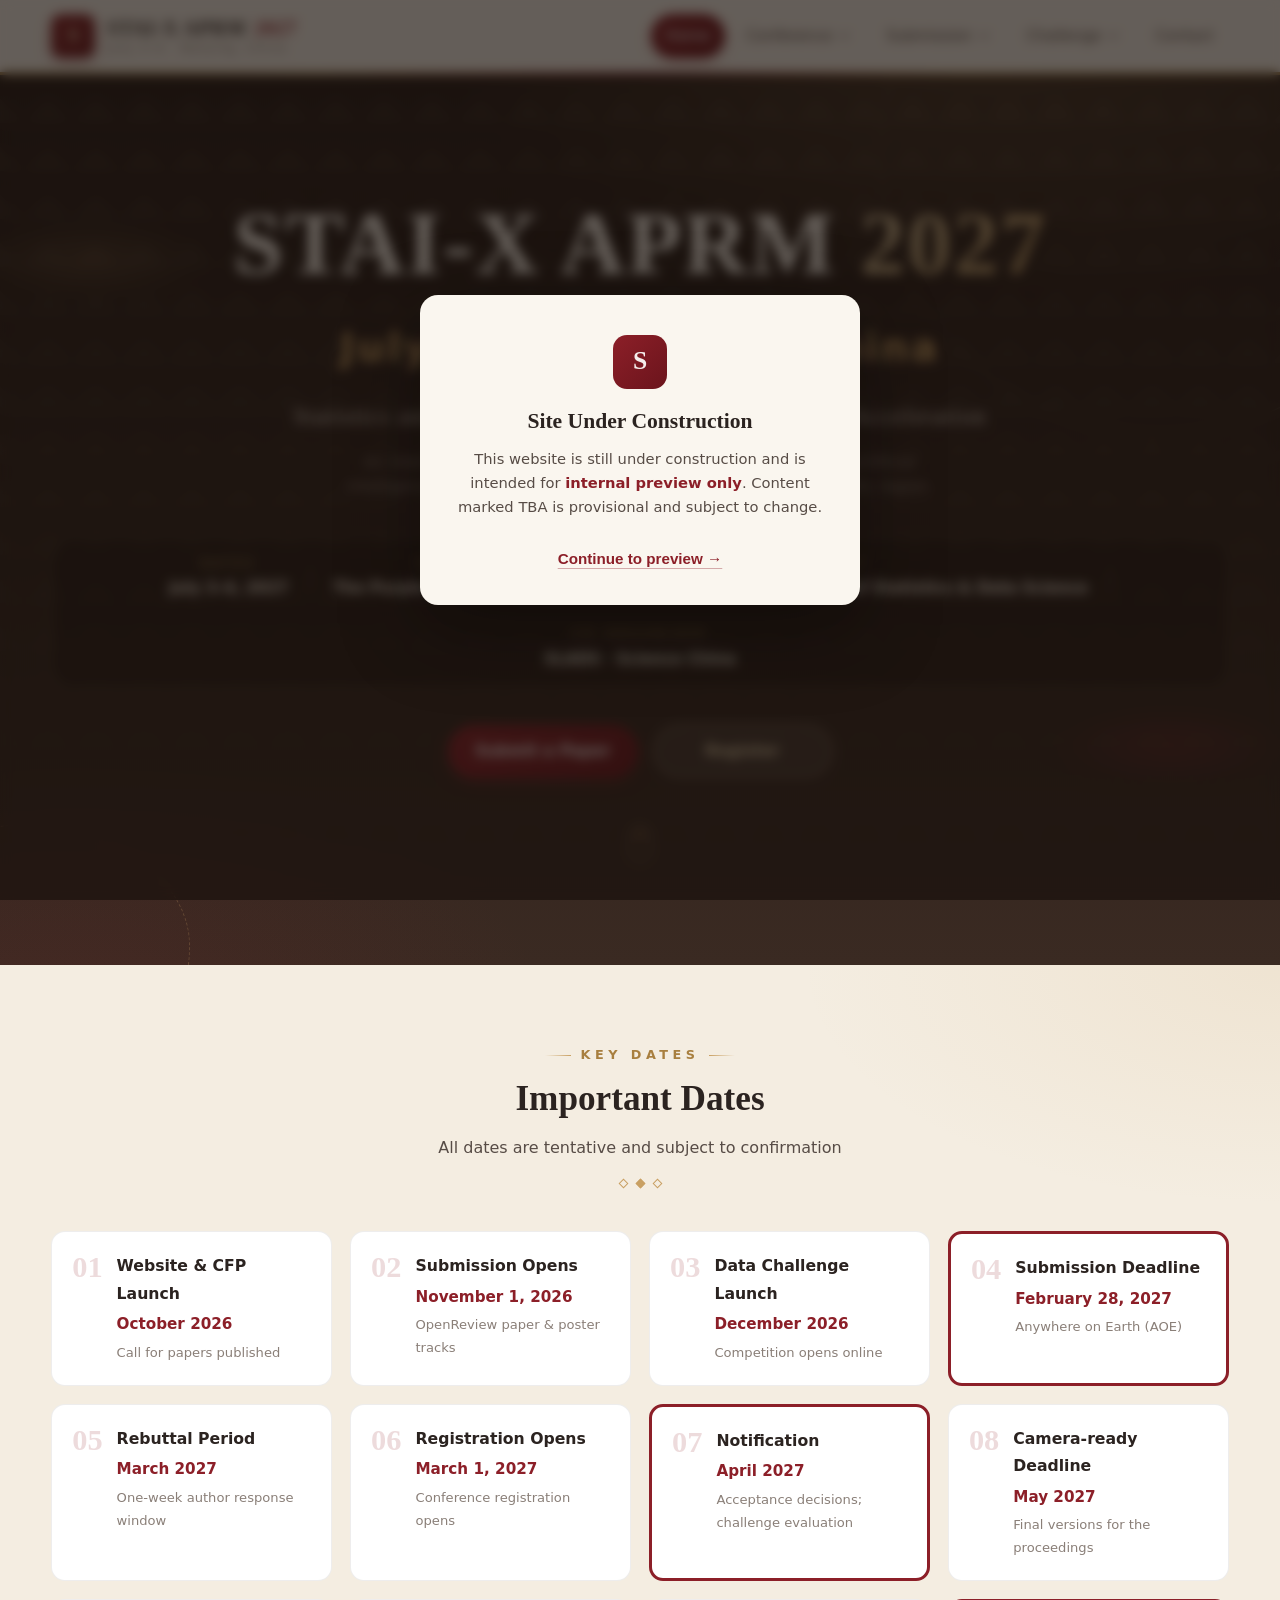
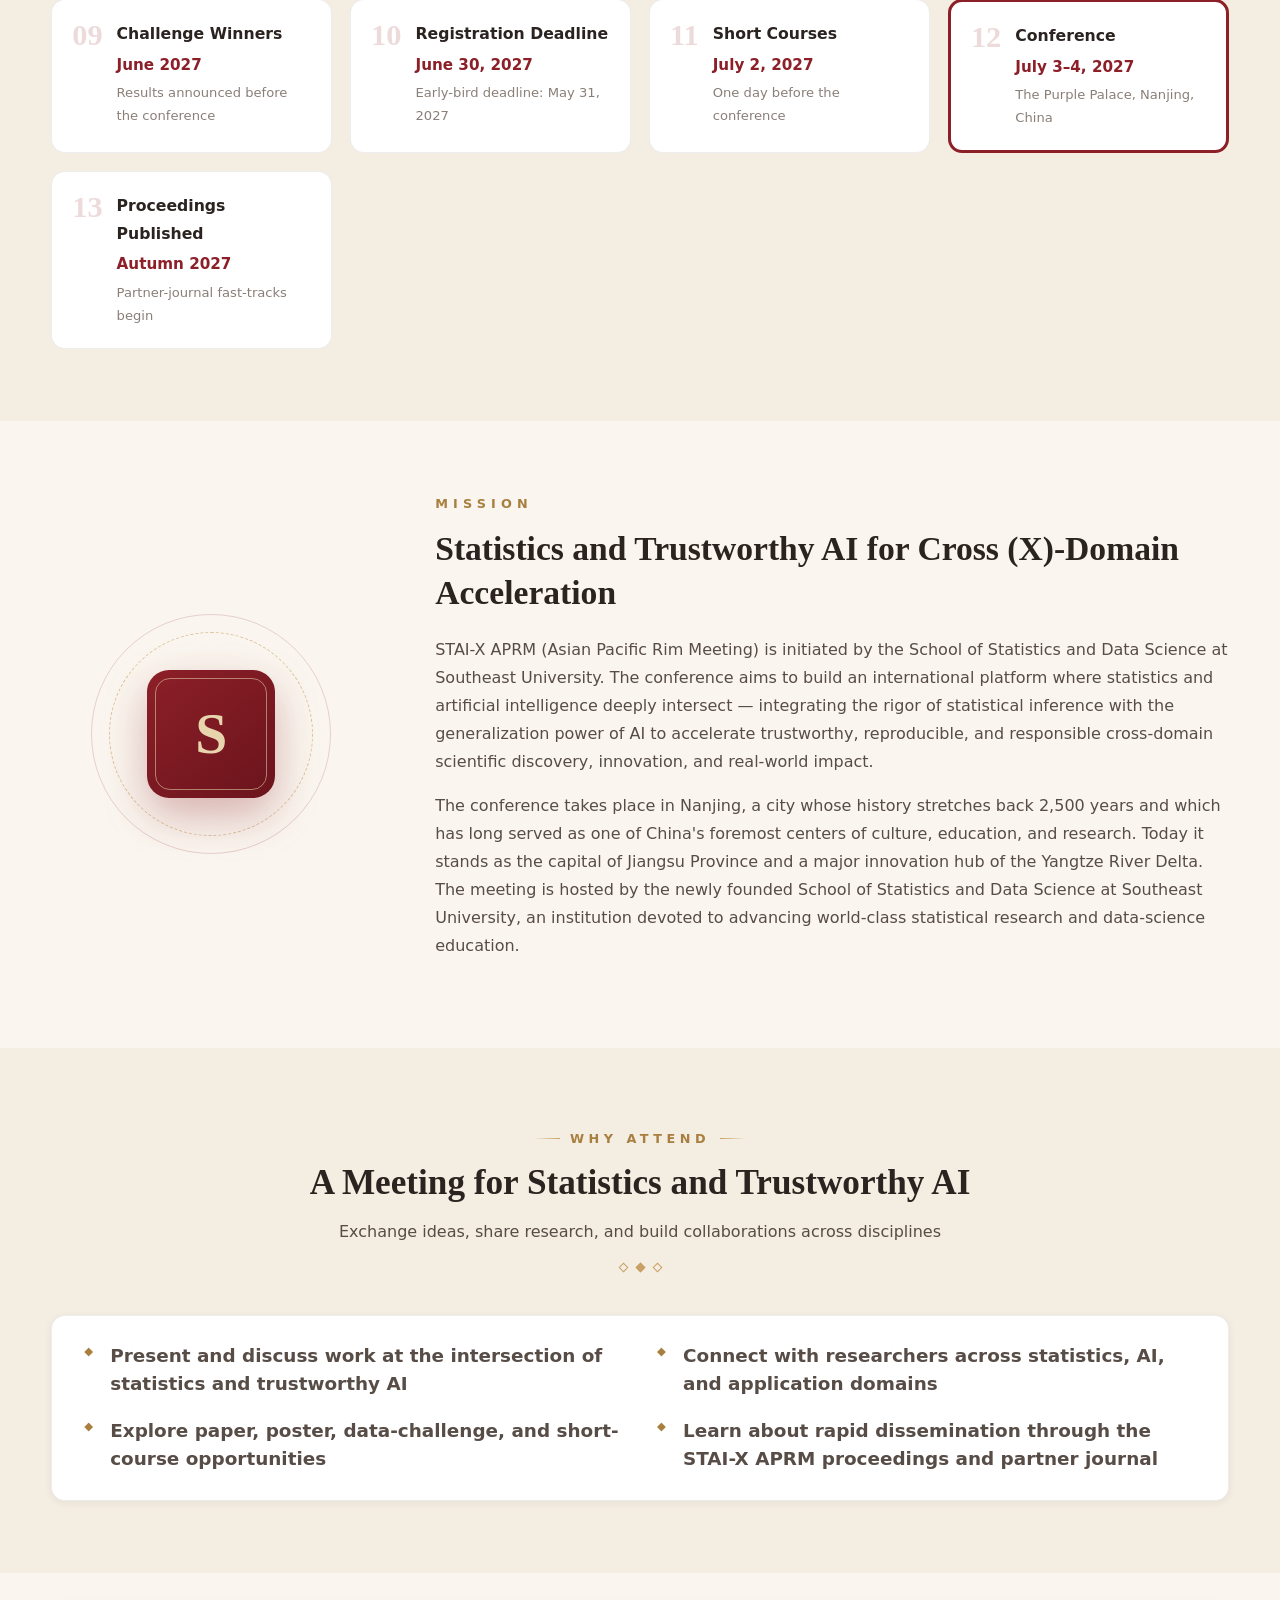
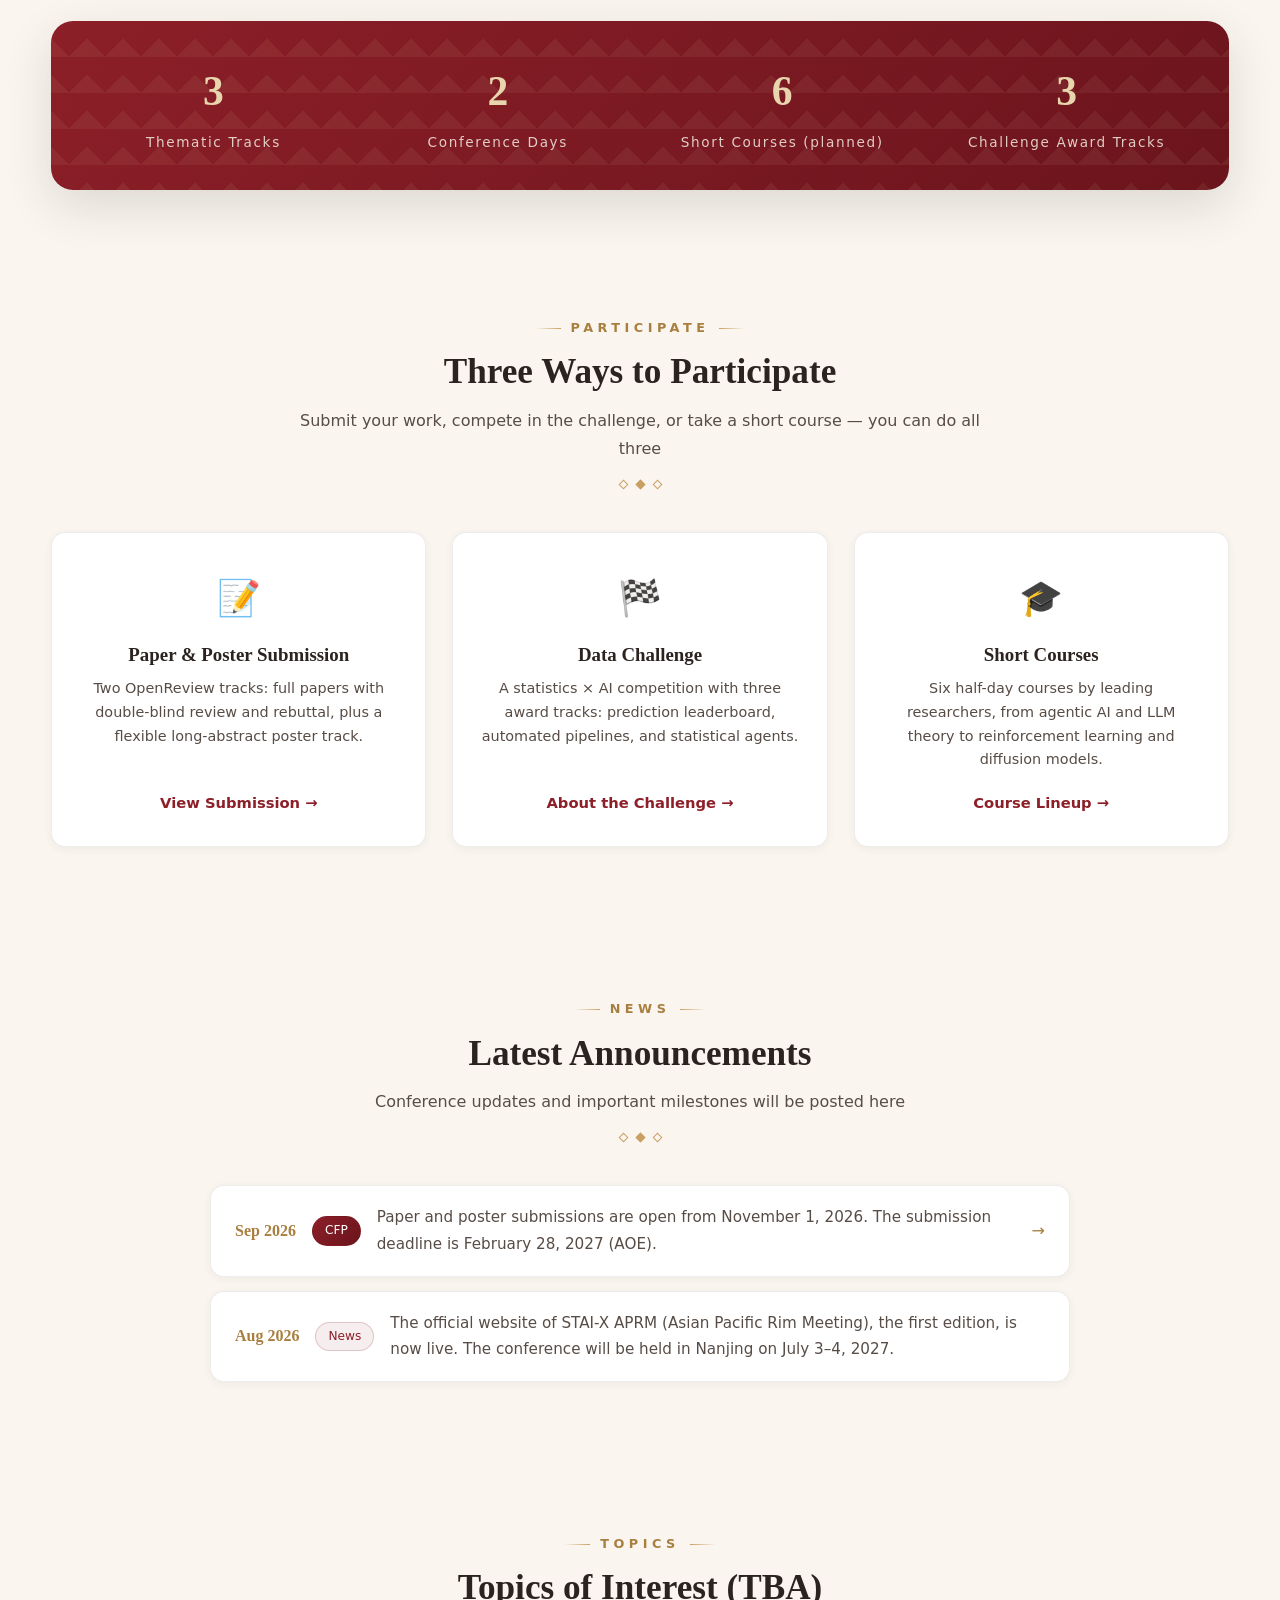
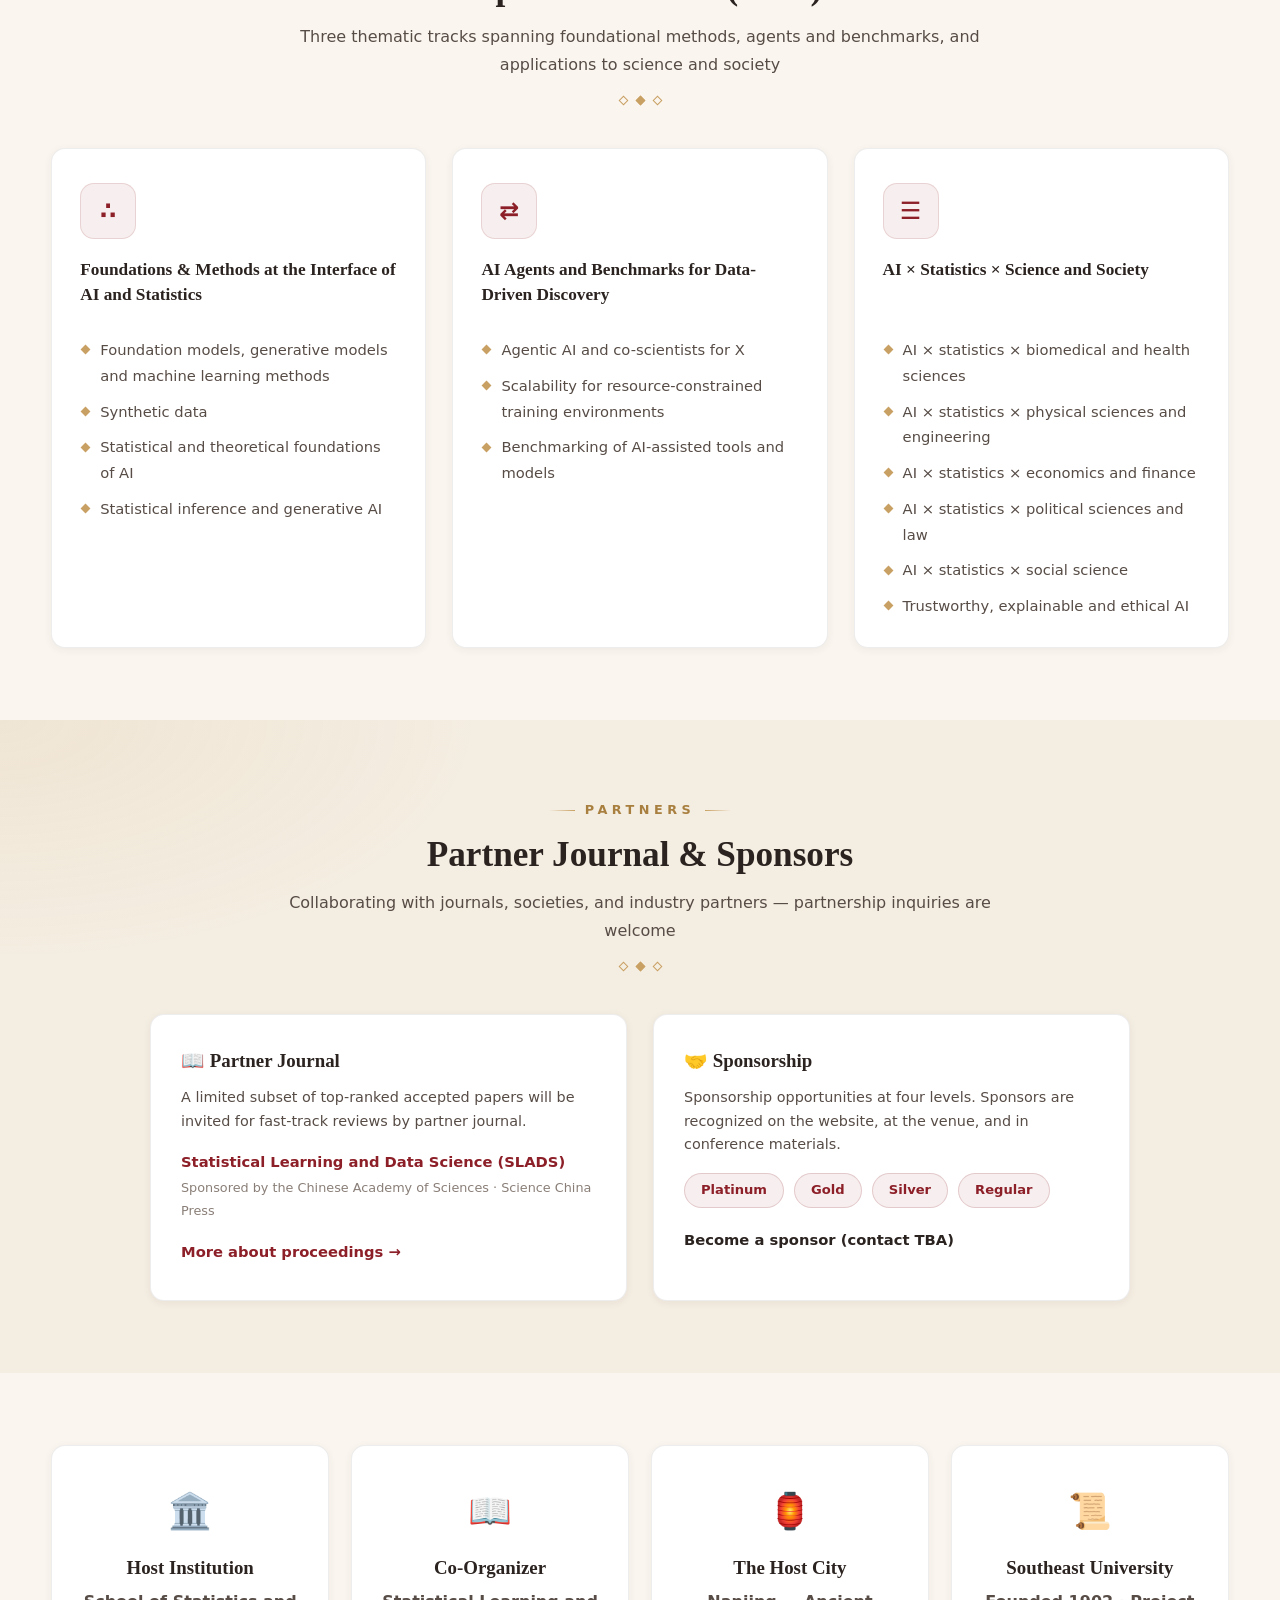
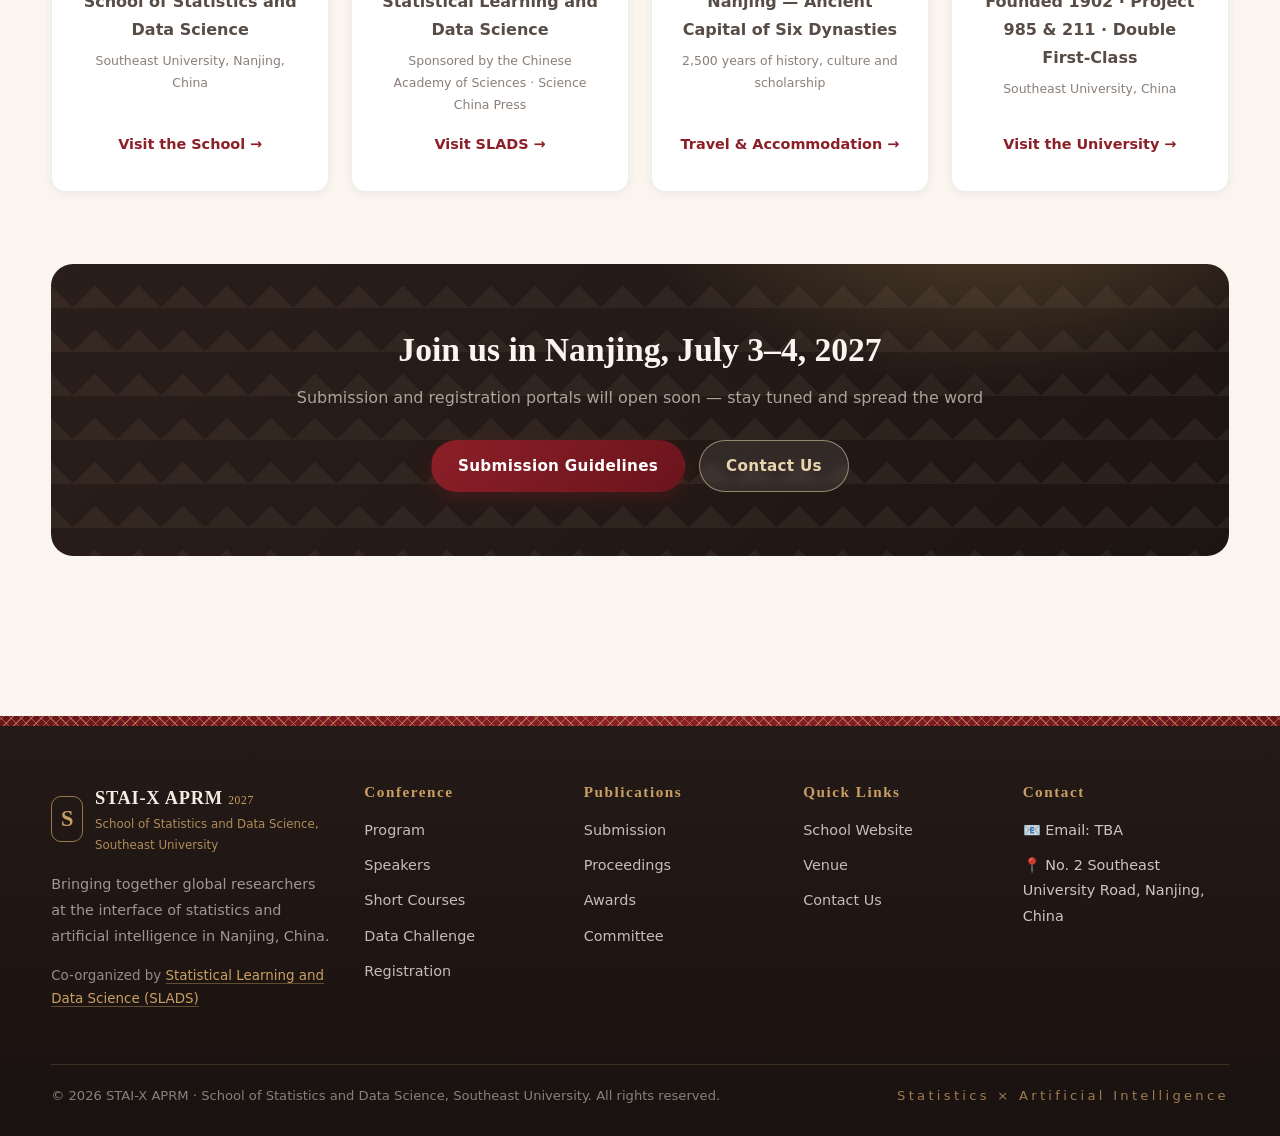
==== index.html @ 7687a9c1 "feat: sync registration dates and preview updates across sites" ====
<!DOCTYPE html>
<html lang="en">
  <head>
    <meta charset="UTF-8" />
    <meta name="viewport" content="width=device-width, initial-scale=1.0" />
    <meta name="description" content="STAI-X APRM 2027 — Statistics and Trustworthy AI for Cross (X)-Domain Acceleration (TBA), hosted by the School of Statistics and Data Science, Southeast University, Nanjing, China" />
    <link rel="icon" href="/assets/favicon.svg" />
    <title>STAI-X APRM | Southeast University, Nanjing</title>
    <script type="module" crossorigin src="/assets/main-CvJzv_IR.js"></script>
    <link rel="modulepreload" crossorigin href="/assets/main-m82aDEBm.js">
    <link rel="stylesheet" crossorigin href="/assets/main-CYA8kLmC.css">
  </head>
  <body>
    <div id="app"></div>
  </body>
</html>
---- assets/main-CYA8kLmC.css ----
.header[data-v-fc92395a]{position:sticky;top:0;z-index:100;background:#faf6efeb;-webkit-backdrop-filter:blur(12px);backdrop-filter:blur(12px);transition:box-shadow .3s ease,background .3s ease}.header--scrolled[data-v-fc92395a]{background:#faf6effa;box-shadow:var(--shadow-md)}.header__inner[data-v-fc92395a]{display:flex;align-items:center;justify-content:space-between;gap:20px;padding:14px 0}.brand[data-v-fc92395a]{display:flex;align-items:center;gap:12px;color:var(--ink)}.brand__mark[data-v-fc92395a]{width:44px;height:44px;border-radius:10px;background:linear-gradient(140deg,var(--seu-red),var(--seu-red-deep));display:grid;place-items:center;box-shadow:0 4px 12px #8c1f284d;position:relative}.brand__mark[data-v-fc92395a]:after{content:"";position:absolute;top:3px;right:3px;bottom:3px;left:3px;border:1px solid rgba(232,213,174,.6);border-radius:7px}.brand__seal[data-v-fc92395a]{color:var(--yunjin-gold-light);font-family:var(--font-display);font-size:1.35rem;font-weight:700}.brand__text[data-v-fc92395a]{display:flex;flex-direction:column;line-height:1.25}.brand__name[data-v-fc92395a]{font-family:var(--font-display);font-size:1.25rem;font-weight:700;letter-spacing:.04em;display:inline-flex;align-items:center;gap:8px}.brand__name em[data-v-fc92395a]{font-style:normal;color:var(--seu-red)}.brand__badge[data-v-fc92395a]{font-family:var(--font-body);font-size:.62rem;font-weight:700;letter-spacing:.12em;text-transform:uppercase;color:var(--yunjin-gold-deep, #a8823f);border:1px solid rgba(201,160,99,.55);border-radius:999px;padding:2px 9px;white-space:nowrap;transform:translateY(-1px)}.brand__sub[data-v-fc92395a]{font-size:.72rem;color:var(--ink-mute);letter-spacing:.14em}.nav[data-v-fc92395a]{display:flex;align-items:center;gap:6px}.nav__item[data-v-fc92395a]{position:relative}.nav__link[data-v-fc92395a]{display:inline-flex;align-items:center;gap:5px;padding:9px 15px;border-radius:999px;font-size:.94rem;font-weight:500;font-family:var(--font-body);color:var(--ink-soft);background:none;border:none;cursor:pointer;transition:all .22s ease;white-space:nowrap}.nav__link[data-v-fc92395a]:hover{color:var(--seu-red);background:#8c1f2812}.nav__link--active[data-v-fc92395a]{color:#fff;background:linear-gradient(135deg,var(--seu-red),var(--seu-red-deep));box-shadow:0 4px 12px #8c1f2840}.nav__link--active[data-v-fc92395a]:hover{color:#fff}.nav__caret[data-v-fc92395a]{flex-shrink:0;margin-left:2px;opacity:.65;transition:transform .22s ease,opacity .22s ease}.nav__link:hover .nav__caret[data-v-fc92395a]{opacity:1}.nav__link--active .nav__caret[data-v-fc92395a]{opacity:.9}.nav__item--group:hover .nav__caret[data-v-fc92395a]{transform:rotate(180deg)}.dropdown[data-v-fc92395a]{position:absolute;top:100%;left:0;padding-top:8px;visibility:hidden;opacity:0;transform:translateY(-4px);transition:opacity .18s ease,transform .18s ease,visibility .18s}.dropdown--open[data-v-fc92395a]{visibility:visible;opacity:1;transform:translateY(0)}.dropdown__panel[data-v-fc92395a]{min-width:200px;background:#fff;border:1px solid var(--line-soft);border-radius:14px;box-shadow:var(--shadow-lg);padding:8px}.dropdown__link[data-v-fc92395a]{display:block;padding:10px 16px;border-radius:9px;font-size:.9rem;color:var(--ink-soft);transition:all .18s ease;white-space:nowrap}.dropdown__link[data-v-fc92395a]:hover{color:var(--seu-red);background:#8c1f280f}.dropdown__link--active[data-v-fc92395a]{color:var(--seu-red);background:#8c1f281a;font-weight:600}.header__goldline[data-v-fc92395a]{height:3px;background:linear-gradient(90deg,var(--yunjin-gold-deep),var(--yunjin-gold) 25%,var(--seu-red) 50%,var(--yunjin-gold) 75%,var(--yunjin-gold-deep))}.nav-toggle[data-v-fc92395a]{display:none;flex-direction:column;gap:5px;background:none;border:none;padding:8px;cursor:pointer}.nav-toggle span[data-v-fc92395a]{width:22px;height:2px;background:var(--ink);border-radius:2px;transition:all .25s ease}.mnav[data-v-fc92395a]{display:none}@media (max-width: 1024px){.nav[data-v-fc92395a]{display:none}.nav-toggle[data-v-fc92395a]{display:flex}.mnav[data-v-fc92395a]{position:absolute;top:100%;left:0;right:0;flex-direction:column;background:#faf6effc;padding:12px 20px 20px;gap:4px;box-shadow:var(--shadow-md);max-height:70vh;overflow-y:auto;display:none}.mnav--open[data-v-fc92395a]{display:flex}.mnav__link[data-v-fc92395a]{display:flex;align-items:center;justify-content:space-between;width:100%;text-align:center;padding:12px;border-radius:999px;font-size:.95rem;font-weight:500;font-family:var(--font-body);color:var(--ink-soft);background:none;border:none;cursor:pointer;transition:all .22s ease}.mnav__link[data-v-fc92395a]:hover,.mnav__trigger[data-v-fc92395a]:hover{color:var(--seu-red)}.mnav__link--active[data-v-fc92395a]{color:#fff;background:linear-gradient(135deg,var(--seu-red),var(--seu-red-deep))}.nav__caret--open[data-v-fc92395a]{transform:rotate(180deg)}.mnav__children[data-v-fc92395a]{display:flex;flex-direction:column;gap:2px;padding:4px 0 8px}.mnav__child[data-v-fc92395a]{padding:10px 16px 10px 28px;border-radius:9px;font-size:.9rem;color:var(--ink-soft);text-align:left;transition:all .18s ease}.mnav__child[data-v-fc92395a]:hover{color:var(--seu-red);background:#8c1f280f}.mnav__child--active[data-v-fc92395a]{color:var(--seu-red);background:#8c1f281a;font-weight:600}}.footer[data-v-abe3a06f]{margin-top:80px;background:linear-gradient(180deg,#241a17,#1a1210);color:#f4ede1d1}.footer__lattice[data-v-abe3a06f]{height:10px;background:repeating-linear-gradient(45deg,transparent 0 6px,rgba(201,160,99,.55) 6px 7px),repeating-linear-gradient(-45deg,transparent 0 6px,rgba(201,160,99,.55) 6px 7px),linear-gradient(90deg,var(--seu-red-deep),var(--seu-red) 50%,var(--seu-red-deep))}.footer__inner[data-v-abe3a06f]{padding:56px 0 0}.footer__grid[data-v-abe3a06f]{display:grid;grid-template-columns:1.5fr 1fr 1fr 1fr 1.1fr;gap:32px;padding-bottom:40px}.footer__logo[data-v-abe3a06f]{display:flex;align-items:center;gap:12px}.footer__seal[data-v-abe3a06f]{width:46px;height:46px;display:grid;place-items:center;border-radius:10px;border:1px solid rgba(201,160,99,.7);color:var(--yunjin-gold);font-family:var(--font-display);font-size:1.4rem;font-weight:700}.footer__name[data-v-abe3a06f]{margin:0;font-family:var(--font-display);font-weight:700;font-size:1.15rem;color:#f4ede1;letter-spacing:.04em}.footer__first[data-v-abe3a06f]{font-size:.72rem;font-weight:500;color:var(--yunjin-gold);letter-spacing:.06em;white-space:nowrap}.footer__host[data-v-abe3a06f]{margin:0;font-size:.74rem;color:#c9a063d9}.footer__desc[data-v-abe3a06f]{margin-top:16px;font-size:.9rem;line-height:1.8;color:#f4ede199}.footer__cohost[data-v-abe3a06f]{margin-top:10px;font-size:.84rem;color:#f4ede18c}.footer__cohost a[data-v-abe3a06f]{color:var(--yunjin-gold);text-decoration:underline;text-underline-offset:3px;text-decoration-color:#c9a06366}.footer__cohost a[data-v-abe3a06f]:hover{text-decoration-color:var(--yunjin-gold)}.footer__col h4[data-v-abe3a06f]{color:var(--yunjin-gold);font-size:.95rem;margin-bottom:16px;letter-spacing:.1em}.footer__col ul[data-v-abe3a06f]{list-style:none;margin:0;padding:0;display:flex;flex-direction:column;gap:10px;font-size:.9rem}.footer__col a[data-v-abe3a06f]{color:#f4ede1c7;transition:color .2s ease}.footer__col a[data-v-abe3a06f]:hover{color:var(--yunjin-gold)}.footer__bottom[data-v-abe3a06f]{border-top:1px solid rgba(201,160,99,.2);padding:20px 0 28px;display:flex;justify-content:space-between;align-items:center;gap:12px;flex-wrap:wrap;font-size:.82rem;color:#f4ede180}.footer__bottom p[data-v-abe3a06f]{margin:0}.footer__motto[data-v-abe3a06f]{letter-spacing:.25em;color:#c9a063bf}@media (max-width: 1080px){.footer__grid[data-v-abe3a06f]{grid-template-columns:1fr 1fr 1fr}}@media (max-width: 760px){.footer__grid[data-v-abe3a06f]{grid-template-columns:1fr 1fr}}@media (max-width: 640px){.footer__grid[data-v-abe3a06f]{grid-template-columns:1fr;gap:28px}.footer__bottom[data-v-abe3a06f]{flex-direction:column;text-align:center}}.pv-mask[data-v-9cbb23f4]{position:fixed;top:0;right:0;bottom:0;left:0;z-index:9999;display:flex;align-items:center;justify-content:center;padding:24px;background:#18100ca8;-webkit-backdrop-filter:blur(6px);backdrop-filter:blur(6px);animation:pv-fade-9cbb23f4 .3s ease}.pv-dialog[data-v-9cbb23f4]{max-width:440px;width:100%;background:var(--paper, #faf7f2);border-radius:18px;padding:40px 36px 32px;text-align:center;box-shadow:0 24px 80px #00000059;animation:pv-rise-9cbb23f4 .35s cubic-bezier(.22,1,.36,1)}.pv-seal[data-v-9cbb23f4]{width:54px;height:54px;margin:0 auto 18px;border-radius:14px;display:flex;align-items:center;justify-content:center;background:linear-gradient(135deg,var(--seu-red, #8c1f28),var(--seu-red-deep, #5f1219));color:#f4edeb;font-family:var(--font-display, serif);font-size:1.6rem;font-weight:700}.pv-title[data-v-9cbb23f4]{margin:0 0 12px;font-family:var(--font-display, serif);font-size:1.35rem;color:var(--ink, #2a2320)}.pv-text[data-v-9cbb23f4]{margin:0 0 26px;font-size:.92rem;line-height:1.65;color:var(--ink-soft, #5c534d)}.pv-text strong[data-v-9cbb23f4]{color:var(--seu-red, #8c1f28)}.pv-continue[data-v-9cbb23f4]{-webkit-appearance:none;-moz-appearance:none;appearance:none;border:none;cursor:pointer;background:transparent;padding:0;font-size:.95rem;font-weight:600;color:var(--seu-red, #8c1f28);text-decoration:underline;text-underline-offset:4px;text-decoration-color:#8c1f2859;transition:text-decoration-color .2s ease}.pv-continue[data-v-9cbb23f4]:hover{text-decoration-color:var(--seu-red, #8c1f28)}@keyframes pv-fade-9cbb23f4{0%{opacity:0}to{opacity:1}}@keyframes pv-rise-9cbb23f4{0%{opacity:0;transform:translateY(16px) scale(.97)}to{opacity:1;transform:translateY(0) scale(1)}}@media (max-width: 480px){.pv-dialog[data-v-9cbb23f4]{padding:32px 24px 26px}.pv-title[data-v-9cbb23f4]{font-size:1.15rem}}.shead[data-v-38e82db7]{text-align:center;margin-bottom:44px}.shead__kicker[data-v-38e82db7]{display:inline-flex;align-items:center;gap:10px;font-size:.8rem;letter-spacing:.35em;text-transform:uppercase;color:var(--yunjin-gold-deep);font-weight:600;margin:0 0 10px}.shead__kicker[data-v-38e82db7]:before,.shead__kicker[data-v-38e82db7]:after{content:"";width:26px;height:1px;background:linear-gradient(90deg,transparent,var(--yunjin-gold))}.shead__kicker[data-v-38e82db7]:after{background:linear-gradient(90deg,var(--yunjin-gold),transparent)}.shead__title[data-v-38e82db7]{font-size:clamp(1.6rem,3.2vw,2.2rem);font-weight:700;margin:0}.shead__subtitle[data-v-38e82db7]{margin:12px auto 0;max-width:720px;color:var(--ink-soft)}.shead__lattice[data-v-38e82db7]{display:flex;justify-content:center;gap:10px;margin-top:18px}.shead__lattice i[data-v-38e82db7]{width:7px;height:7px;border:1px solid var(--yunjin-gold);transform:rotate(45deg)}.shead__lattice i.is-fill[data-v-38e82db7]{background:var(--yunjin-gold)}.hero[data-v-23496d25]{position:relative;padding:110px 0 96px;overflow:hidden;background:radial-gradient(900px 480px at 78% -8%,rgba(201,160,99,.22),transparent 62%),radial-gradient(800px 460px at 6% 108%,rgba(140,31,40,.14),transparent 60%),linear-gradient(180deg,#241a17,#2e211c 55%,#3a2a22);color:#f4ede1;text-align:center}.hero__decor[data-v-23496d25]{position:absolute;top:0;right:0;bottom:0;left:0;pointer-events:none}.hero__lattice[data-v-23496d25]{position:absolute;top:0;right:0;bottom:0;left:0;background-image:linear-gradient(45deg,rgba(232,213,174,.05) 25%,transparent 25.5%),linear-gradient(-45deg,rgba(232,213,174,.05) 25%,transparent 25.5%);background-size:48px 48px;-webkit-mask-image:linear-gradient(180deg,rgba(0,0,0,.9),transparent 90%);mask-image:linear-gradient(180deg,rgba(0,0,0,.9),transparent 90%)}.hero__cloud[data-v-23496d25]{position:absolute;width:340px;height:120px;border-radius:999px;filter:blur(6px);opacity:.5}.hero__cloud--1[data-v-23496d25]{top:14%;left:-80px;background:radial-gradient(closest-side,rgba(201,160,99,.35),transparent 70%);animation:floatY 9s ease-in-out infinite}.hero__cloud--2[data-v-23496d25]{bottom:18%;right:-60px;background:radial-gradient(closest-side,rgba(179,39,51,.4),transparent 70%);animation:floatY 11s ease-in-out infinite reverse}.hero__ring[data-v-23496d25]{position:absolute;width:560px;height:560px;border:1px solid rgba(232,213,174,.14);border-radius:50%;top:-200px;right:-160px}.hero__petal[data-v-23496d25]{position:absolute;width:300px;height:300px;bottom:-160px;left:-110px;border:1px dashed rgba(201,160,99,.25);border-radius:42% 58% 60% 40%/45% 40% 60% 55%}.hero__inner[data-v-23496d25]{position:relative}.hero__title[data-v-23496d25]{font-family:var(--font-display);font-size:clamp(3rem,8vw,5.6rem);font-weight:800;margin:0;letter-spacing:.02em;color:#faf6ef;text-shadow:0 4px 30px rgba(0,0,0,.35)}.hero__year[data-v-23496d25]{color:var(--yunjin-gold);background:linear-gradient(135deg,#e8d5ae,#c9a063);-webkit-background-clip:text;background-clip:text;-webkit-text-fill-color:transparent}.hero__event-meta[data-v-23496d25]{margin:12px auto 0;font-family:var(--font-body);font-size:clamp(1.2rem,3vw,2.4rem);font-weight:600;letter-spacing:.08em;color:var(--yunjin-gold)}.hero__cn[data-v-23496d25]{margin:18px auto 0;max-width:820px;font-family:var(--font-display);font-size:clamp(1.05rem,2.2vw,1.45rem);color:#f4ede1f0;letter-spacing:.06em;line-height:1.5}.hero__tba[data-v-23496d25]{font-size:.72em;opacity:.62;letter-spacing:.08em}.hero__en[data-v-23496d25]{margin:16px auto 0;max-width:640px;font-size:.9rem;color:#f4ede18c;letter-spacing:.04em;line-height:1.7}.hero__meta[data-v-23496d25]{margin:38px auto 0;display:inline-flex;align-items:center;gap:22px;flex-wrap:wrap;justify-content:center;padding:16px 30px;border:1px solid rgba(232,213,174,.25);border-radius:var(--radius-lg);background:#00000038;-webkit-backdrop-filter:blur(6px);backdrop-filter:blur(6px)}.hero__meta-item[data-v-23496d25]{display:flex;flex-direction:column;align-items:center;gap:2px}.hero__meta-label[data-v-23496d25]{font-size:.7rem;letter-spacing:.35em;color:var(--yunjin-gold);text-transform:uppercase}.hero__meta-value[data-v-23496d25]{font-size:.95rem;font-weight:600;color:#f4ede1}.hero__meta-divider[data-v-23496d25]{width:1px;height:34px;background:linear-gradient(180deg,transparent,rgba(232,213,174,.4),transparent)}.hero__actions[data-v-23496d25]{margin-top:36px;display:flex;gap:16px;justify-content:center;flex-wrap:wrap}.hero__actions .btn[data-v-23496d25]{min-width:178px;justify-content:center}.hero__scroll[data-v-23496d25]{margin-top:46px;display:inline-block}.hero__scroll span[data-v-23496d25]{display:block;width:22px;height:36px;border:1.5px solid rgba(232,213,174,.5);border-radius:12px;position:relative}.hero__scroll span[data-v-23496d25]:after{content:"";position:absolute;top:7px;left:50%;width:3px;height:7px;border-radius:2px;background:var(--yunjin-gold);transform:translate(-50%);animation:scrollHint-23496d25 1.8s ease-in-out infinite}@keyframes scrollHint-23496d25{0%,to{opacity:1;transform:translate(-50%)}55%{opacity:.25;transform:translate(-50%,10px)}}.mission__grid[data-v-23496d25]{display:grid;grid-template-columns:320px 1fr;gap:64px;align-items:center}.mission__mark[data-v-23496d25]{position:relative;width:240px;height:240px;margin:0 auto;display:grid;place-items:center}.mission__seal[data-v-23496d25]{width:128px;height:128px;display:grid;place-items:center;border-radius:22px;background:linear-gradient(140deg,var(--seu-red),var(--seu-red-deep));color:var(--yunjin-gold-light);font-family:var(--font-display);font-size:3.6rem;font-weight:700;box-shadow:0 18px 44px #8c1f2852;position:relative;z-index:1}.mission__seal[data-v-23496d25]:after{content:"";position:absolute;top:8px;right:8px;bottom:8px;left:8px;border:1px solid rgba(232,213,174,.55);border-radius:15px}.mission__ring[data-v-23496d25]{position:absolute;top:18px;right:18px;bottom:18px;left:18px;border:1px dashed rgba(201,160,99,.6);border-radius:50%;animation:spin-23496d25 26s linear infinite}.mission__ring--2[data-v-23496d25]{top:0;right:0;bottom:0;left:0;border-style:solid;border-color:#8c1f282e;animation-duration:40s;animation-direction:reverse}@keyframes spin-23496d25{to{transform:rotate(360deg)}}.mission__kicker[data-v-23496d25]{font-size:.8rem;letter-spacing:.4em;text-transform:uppercase;color:var(--yunjin-gold-deep);font-weight:600;margin:0 0 12px}.mission__title[data-v-23496d25]{font-size:clamp(1.5rem,3vw,2.1rem);font-weight:700;margin:0 0 22px}.mission__tba[data-v-23496d25]{font-size:.6em;font-weight:500;opacity:.55}.mission__text[data-v-23496d25]{color:var(--ink-soft);margin:0 0 16px}.why-attend[data-v-23496d25]{background:var(--paper-warm)}.why-attend__list[data-v-23496d25]{margin:0;padding:26px 32px;list-style:none;display:grid;grid-template-columns:1fr 1fr;gap:18px 34px}.why-attend__list li[data-v-23496d25]{position:relative;padding-left:26px;font-size:1.15rem;font-weight:600;line-height:1.55;color:var(--ink-soft)}.why-attend__list li[data-v-23496d25]:before{content:"◆";position:absolute;left:0;top:.15em;color:var(--yunjin-gold-deep);font-size:.72rem}.stats__bar[data-v-23496d25]{display:grid;grid-template-columns:repeat(4,1fr);background:linear-gradient(135deg,var(--seu-red),var(--seu-red-deep));border-radius:var(--radius-lg);padding:34px 20px;box-shadow:var(--shadow-lg);position:relative;overflow:hidden}.stats__bar[data-v-23496d25]:before{content:"";position:absolute;top:0;right:0;bottom:0;left:0;background-image:linear-gradient(45deg,rgba(232,213,174,.07) 25%,transparent 25.5%),linear-gradient(-45deg,rgba(232,213,174,.07) 25%,transparent 25.5%);background-size:36px 36px;pointer-events:none}.stats__item[data-v-23496d25]{text-align:center;color:#f4ede1;position:relative}.stats__value[data-v-23496d25]{display:block;font-family:var(--font-display);font-size:clamp(1.8rem,3.4vw,2.6rem);font-weight:800;color:var(--yunjin-gold-light)}.stats__label[data-v-23496d25]{font-size:.85rem;letter-spacing:.12em;opacity:.85}.activities__grid[data-v-23496d25]{display:grid;grid-template-columns:repeat(3,1fr);gap:26px}.activities__card[data-v-23496d25]{padding:34px 28px 30px;display:flex;flex-direction:column;text-align:center}.activities__icon[data-v-23496d25]{font-size:2.2rem;display:block;margin-bottom:14px}.activities__card h3[data-v-23496d25]{font-size:1.18rem;margin-bottom:10px}.activities__card p[data-v-23496d25]{margin:0 0 18px;font-size:.9rem;color:var(--ink-soft);line-height:1.65;flex:1}.activities__link[data-v-23496d25]{font-weight:600;font-size:.92rem}.announcements__list[data-v-23496d25]{display:flex;flex-direction:column;gap:14px;max-width:860px;margin:0 auto}.announcements__item[data-v-23496d25]{display:flex;align-items:center;gap:16px;padding:18px 24px;color:var(--ink)}.announcements__date[data-v-23496d25]{font-family:var(--font-display);font-weight:700;color:var(--yunjin-gold-deep);white-space:nowrap}.announcements__tag[data-v-23496d25]{flex-shrink:0;padding:3px 12px;font-size:.76rem;border-radius:999px;background:#8c1f2814;color:var(--seu-red);border:1px solid rgba(140,31,40,.2);white-space:nowrap}.announcements__tag--hot[data-v-23496d25]{background:linear-gradient(135deg,var(--seu-red),var(--seu-red-deep));color:#fff;border-color:transparent}.announcements__text[data-v-23496d25]{flex:1;color:var(--ink-soft);font-size:.95rem}.announcements__arrow[data-v-23496d25]{color:var(--yunjin-gold-deep);transition:transform .25s ease}.announcements__item:hover .announcements__arrow[data-v-23496d25]{transform:translate(4px)}.topics__grid[data-v-23496d25]{display:grid;grid-template-columns:repeat(3,1fr);gap:26px}.topics__card[data-v-23496d25]{padding:34px 28px 28px;position:relative;overflow:hidden}.topics__card[data-v-23496d25]:before{content:"";position:absolute;top:0;left:0;right:0;height:4px;background:linear-gradient(90deg,var(--seu-red),var(--yunjin-gold));transform:scaleX(0);transform-origin:left;transition:transform .35s ease}.topics__card[data-v-23496d25]:hover:before{transform:scaleX(1)}.topics__icon[data-v-23496d25]{width:56px;height:56px;display:grid;place-items:center;border-radius:14px;background:#8c1f2812;color:var(--seu-red);font-size:1.5rem;font-weight:700;margin-bottom:18px;border:1px solid rgba(140,31,40,.14)}.topics__title[data-v-23496d25]{font-size:1.08rem;font-weight:700;margin-bottom:18px;line-height:1.45;min-height:62px}.topics__list[data-v-23496d25]{list-style:none;padding:0;margin:0;display:flex;flex-direction:column;gap:10px}.topics__list li[data-v-23496d25]{position:relative;padding-left:20px;color:var(--ink-soft);font-size:.92rem}.topics__list li[data-v-23496d25]:before{content:"";position:absolute;left:2px;top:.62em;width:7px;height:7px;transform:rotate(45deg);background:var(--yunjin-gold)}.dates[data-v-23496d25]{background:radial-gradient(800px 400px at 100% 0%,rgba(201,160,99,.12),transparent 60%),var(--paper-warm)}.dates--priority[data-v-23496d25]{padding-top:72px}.dates__grid[data-v-23496d25]{display:grid;grid-template-columns:repeat(4,1fr);gap:18px}.dates__item[data-v-23496d25]{display:flex;gap:14px;background:var(--card);border:1px solid var(--line-soft);border-radius:var(--radius-md);padding:20px;transition:transform .25s ease,box-shadow .25s ease}.dates__item[data-v-23496d25]:hover{transform:translateY(-3px);box-shadow:var(--shadow-md)}.dates__item--featured[data-v-23496d25]{border:3px solid var(--seu-red)}.dates__num[data-v-23496d25]{font-family:var(--font-display);font-size:1.9rem;font-weight:800;color:#8c1f2829;line-height:1}.dates__label[data-v-23496d25]{margin:0;font-weight:700;color:var(--ink);font-size:.98rem}.dates__value[data-v-23496d25]{margin:4px 0 0;color:var(--seu-red);font-weight:600;font-size:.95rem}.dates__note[data-v-23496d25]{margin:4px 0 0;color:var(--ink-mute);font-size:.82rem}.partners[data-v-23496d25]{background:radial-gradient(800px 400px at 0% 0%,rgba(201,160,99,.1),transparent 60%),var(--paper-warm)}.partners__grid[data-v-23496d25]{display:grid;grid-template-columns:1fr 1fr;gap:26px;max-width:980px;margin:0 auto}.partners__card[data-v-23496d25]{padding:34px 30px}.partners__card h3[data-v-23496d25]{font-size:1.18rem;margin-bottom:12px}.partners__card p[data-v-23496d25]{margin:0 0 16px;font-size:.9rem;color:var(--ink-soft);line-height:1.65}.partners__card ul[data-v-23496d25]{list-style:none;margin:0 0 16px;padding:0;display:flex;flex-direction:column;gap:8px}.partners__card li[data-v-23496d25]{font-size:.88rem;color:var(--ink-mute)}.partners__card li a[data-v-23496d25]{color:var(--seu-red);font-weight:600;font-size:.92rem}.partners__journal-note[data-v-23496d25]{display:block;margin-top:2px;font-size:.8rem}.partners__levels[data-v-23496d25]{display:flex;gap:10px;flex-wrap:wrap;margin-bottom:18px}.partners__level[data-v-23496d25]{padding:5px 16px;border-radius:999px;font-size:.82rem;font-weight:600;background:#8c1f2812;border:1px solid rgba(140,31,40,.18);color:var(--seu-red)}.partners__link[data-v-23496d25]{font-weight:600;font-size:.92rem}.host__grid[data-v-23496d25]{display:grid;grid-template-columns:repeat(4,1fr);gap:22px}.host__card[data-v-23496d25]{padding:34px 28px;text-align:center;display:flex;flex-direction:column;align-items:center}.host__icon[data-v-23496d25]{font-size:2.2rem;display:block;margin-bottom:14px}.host__card h3[data-v-23496d25]{font-size:1.18rem;margin-bottom:8px}.host__card p[data-v-23496d25]{margin:0;color:var(--ink-soft);font-weight:600}.host__sub[data-v-23496d25]{margin-top:6px!important;font-size:.78rem!important;color:var(--ink-mute)!important;font-weight:400!important}.host__link[data-v-23496d25]{display:inline-block;margin-top:auto;padding-top:16px;font-size:.9rem;font-weight:600}.cta[data-v-23496d25]{padding:0 0 80px}.cta__box[data-v-23496d25]{position:relative;text-align:center;padding:64px 28px;border-radius:var(--radius-lg);background:radial-gradient(600px 300px at 80% -20%,rgba(201,160,99,.28),transparent 60%),linear-gradient(135deg,#2a1e1a,#1d1512);color:#f4ede1;overflow:hidden}.cta__lattice[data-v-23496d25]{position:absolute;top:0;right:0;bottom:0;left:0;background-image:linear-gradient(45deg,rgba(232,213,174,.06) 25%,transparent 25.5%),linear-gradient(-45deg,rgba(232,213,174,.06) 25%,transparent 25.5%);background-size:44px 44px;pointer-events:none}.cta__title[data-v-23496d25]{position:relative;font-size:clamp(1.5rem,3.2vw,2.1rem);margin:0 0 12px;color:#faf6ef}.cta__sub[data-v-23496d25]{position:relative;color:#f4ede1a6;margin:0 0 28px}.cta__actions[data-v-23496d25]{position:relative;display:flex;gap:14px;justify-content:center;flex-wrap:wrap}@media (max-width: 1024px){.mission__grid[data-v-23496d25]{grid-template-columns:1fr;gap:40px}}@media (max-width: 960px){.topics__grid[data-v-23496d25],.host__grid[data-v-23496d25],.dates__grid[data-v-23496d25]{grid-template-columns:1fr 1fr}.activities__grid[data-v-23496d25],.partners__grid[data-v-23496d25]{grid-template-columns:1fr}.stats__bar[data-v-23496d25]{grid-template-columns:repeat(2,1fr);gap:22px 0}}@media (max-width: 720px){.why-attend__list[data-v-23496d25]{grid-template-columns:1fr}}@media (max-width: 640px){.hero[data-v-23496d25]{padding:80px 0 70px}.topics__grid[data-v-23496d25],.dates__grid[data-v-23496d25],.host__grid[data-v-23496d25]{grid-template-columns:1fr}.why-attend__list[data-v-23496d25]{padding:24px}.hero__meta[data-v-23496d25]{gap:14px;padding:14px 18px}.hero__meta-divider[data-v-23496d25]{display:none}.announcements__item[data-v-23496d25]{flex-wrap:wrap}}.phero[data-v-890bb2dc]{position:relative;padding:84px 0 64px;background:radial-gradient(1200px 500px at 85% -10%,rgba(201,160,99,.18),transparent 60%),radial-gradient(900px 420px at 8% 110%,rgba(140,31,40,.1),transparent 60%),linear-gradient(180deg,#FBF8F1,var(--paper));overflow:hidden;text-align:center}.phero__bg[data-v-890bb2dc]{position:absolute;top:0;right:0;bottom:0;left:0;pointer-events:none}.phero__lattice[data-v-890bb2dc]{position:absolute;top:0;right:0;bottom:0;left:0;background-image:linear-gradient(45deg,rgba(140,31,40,.035) 25%,transparent 25.5%),linear-gradient(-45deg,rgba(140,31,40,.035) 25%,transparent 25.5%);background-size:42px 42px;-webkit-mask-image:linear-gradient(180deg,rgba(0,0,0,.9),transparent 85%);mask-image:linear-gradient(180deg,rgba(0,0,0,.9),transparent 85%)}.phero__ring[data-v-890bb2dc]{position:absolute;border:1px solid rgba(201,160,99,.35);border-radius:50%}.phero__ring--1[data-v-890bb2dc]{width:420px;height:420px;top:-220px;right:-120px}.phero__ring--2[data-v-890bb2dc]{width:260px;height:260px;bottom:-140px;left:-80px;border-color:#8c1f282e}.phero__inner[data-v-890bb2dc]{position:relative}.phero__kicker[data-v-890bb2dc]{display:inline-block;font-size:.8rem;letter-spacing:.45em;text-transform:uppercase;color:var(--yunjin-gold-deep);font-weight:600;margin:0 0 14px}.phero__title[data-v-890bb2dc]{font-size:clamp(2rem,4.5vw,3rem);font-weight:700;margin:0}.phero__subtitle[data-v-890bb2dc]{margin:16px auto 0;max-width:760px;color:var(--ink-soft);font-size:1.02rem}.filter[data-v-b7770a80]{display:flex;justify-content:center;gap:10px;flex-wrap:wrap;margin-bottom:36px}.filter__btn[data-v-b7770a80]{padding:9px 22px;border-radius:999px;border:1px solid var(--line);background:var(--card);color:var(--ink-soft);font-weight:600;font-size:.9rem;cursor:pointer;transition:all .22s ease}.filter__btn[data-v-b7770a80]:hover{border-color:var(--seu-red);color:var(--seu-red)}.filter__btn--active[data-v-b7770a80]{background:linear-gradient(135deg,var(--seu-red),var(--seu-red-deep));border-color:transparent;color:#fff;box-shadow:0 5px 14px #8c1f2840}.speaker-grid[data-v-b7770a80]{display:grid;grid-template-columns:repeat(4,1fr);gap:24px}.speaker-card[data-v-b7770a80]{padding:26px 20px;text-align:center}.speaker-card__photo[data-v-b7770a80]{width:110px;height:110px;margin:0 auto 16px;border-radius:50%;overflow:hidden;border:3px solid var(--yunjin-gold-light);box-shadow:0 8px 20px #8c1f2824}.speaker-card__placeholder[data-v-b7770a80]{width:100%;height:100%;display:grid;place-items:center;background:linear-gradient(140deg,var(--paper-warm),#EFE6D6);color:#8c1f2866;font-family:var(--font-display);font-size:2.2rem;font-weight:700}.speaker-card__photo img[data-v-b7770a80]{width:100%;height:100%;object-fit:cover}.speaker-card__tag[data-v-b7770a80]{display:inline-block;font-size:.72rem;padding:2px 12px;border-radius:999px;background:#c9a06329;color:var(--yunjin-gold-deep);border:1px solid rgba(201,160,99,.35);margin-bottom:8px}.speaker-card__name[data-v-b7770a80]{font-size:1.08rem;margin-bottom:4px}.speaker-card__org[data-v-b7770a80]{margin:0;font-size:.85rem;color:var(--ink-mute)}.tba-note[data-v-b7770a80]{margin-top:48px;padding:40px 28px 44px;background:var(--paper-warm)}@media (max-width: 960px){.speaker-grid[data-v-b7770a80]{grid-template-columns:repeat(2,1fr)}}@media (max-width: 480px){.speaker-grid[data-v-b7770a80]{grid-template-columns:1fr}}.day-tabs[data-v-c9dc02a7]{display:flex;justify-content:center;gap:14px;flex-wrap:wrap;margin-bottom:40px}.day-tab[data-v-c9dc02a7]{display:flex;flex-direction:column;align-items:center;gap:2px;padding:14px 28px;border-radius:var(--radius-md);border:1px solid var(--line);background:var(--card);cursor:pointer;transition:all .25s ease}.day-tab__label[data-v-c9dc02a7]{font-family:var(--font-display);font-weight:700;font-size:1.02rem;color:var(--ink)}.day-tab__date[data-v-c9dc02a7]{font-size:.76rem;color:var(--ink-mute)}.day-tab[data-v-c9dc02a7]:hover{border-color:var(--seu-red);transform:translateY(-2px)}.day-tab--active[data-v-c9dc02a7]{background:linear-gradient(135deg,var(--seu-red),var(--seu-red-deep));border-color:transparent;box-shadow:0 8px 20px #8c1f2847}.day-tab--active .day-tab__label[data-v-c9dc02a7]{color:#fff}.day-tab--active .day-tab__date[data-v-c9dc02a7]{color:var(--yunjin-gold-light)}.timeline[data-v-c9dc02a7]{max-width:880px;margin:0 auto;position:relative;padding-left:0}.tl-item[data-v-c9dc02a7]{display:grid;grid-template-columns:150px 30px 1fr;gap:0;align-items:stretch}.tl-item__time[data-v-c9dc02a7]{text-align:right;padding:20px 14px 0 0;font-family:var(--font-display);font-weight:700;color:var(--ink-soft);font-size:.92rem;white-space:nowrap}.tl-item__node[data-v-c9dc02a7]{position:relative;display:flex;justify-content:center;padding-top:27px}.tl-item__node[data-v-c9dc02a7]:before{content:"";position:absolute;top:0;bottom:0;left:50%;width:2px;transform:translate(-50%);background:linear-gradient(180deg,var(--line),rgba(201,160,99,.4))}.tl-item:last-child .tl-item__node[data-v-c9dc02a7]:before{bottom:auto;height:30px}.tl-item__node[data-v-c9dc02a7]:after{content:"";position:relative;width:12px;height:12px;border-radius:50%;background:var(--card);border:3px solid var(--seu-red);z-index:1}.tl-item--break .tl-item__node[data-v-c9dc02a7]:after{border-color:var(--yunjin-gold);width:9px;height:9px}.tl-item__card[data-v-c9dc02a7]{margin:12px 0 12px 16px;background:var(--card);border:1px solid var(--line-soft);border-left:3px solid var(--seu-red);border-radius:var(--radius-sm);padding:18px 22px;box-shadow:var(--shadow-sm);transition:transform .22s ease,box-shadow .22s ease}.tl-item__card[data-v-c9dc02a7]:hover{transform:translate(4px);box-shadow:var(--shadow-md)}.tl-item--break .tl-item__card[data-v-c9dc02a7]{border-left-color:var(--yunjin-gold);background:var(--paper-warm);padding:12px 22px}.tl-item--break .tl-item__card h3[data-v-c9dc02a7]{color:var(--ink-soft);font-size:1rem}.tl-item--panel .tl-item__card[data-v-c9dc02a7]{border-left-color:#7a4a8c}.tl-item--poster .tl-item__card[data-v-c9dc02a7]{border-left-color:#2e6e4e}.tl-item--course .tl-item__card[data-v-c9dc02a7]{border-left-color:#3e5c8a}.tl-item--social .tl-item__card[data-v-c9dc02a7]{border-left-color:var(--yunjin-gold-deep)}.tl-item__head[data-v-c9dc02a7]{display:flex;align-items:center;gap:12px;flex-wrap:wrap}.tl-item__head h3[data-v-c9dc02a7]{font-size:1.02rem}.tl-item__badge[data-v-c9dc02a7]{font-size:.7rem;padding:2px 10px;border-radius:999px;background:#8c1f2814;color:var(--seu-red);border:1px solid rgba(140,31,40,.2);white-space:nowrap}.tl-item--break .tl-item__badge[data-v-c9dc02a7]{background:#c9a06324;color:var(--yunjin-gold-deep);border-color:#c9a06366}.tl-item__card p[data-v-c9dc02a7]{margin:8px 0 0;color:var(--ink-mute);font-size:.88rem}.program-note[data-v-c9dc02a7]{text-align:center;margin-top:36px;color:var(--ink-mute);font-size:.86rem}@media (max-width: 720px){.tl-item[data-v-c9dc02a7]{grid-template-columns:1fr}.tl-item__time[data-v-c9dc02a7]{text-align:left;padding:6px 0 0 2px}.tl-item__node[data-v-c9dc02a7]{display:none}.tl-item__card[data-v-c9dc02a7]{margin-left:0;margin-top:6px}}.info-bar[data-v-d19bdeb7]{display:grid;grid-template-columns:repeat(4,1fr);gap:18px;background:var(--card);border:1px solid var(--line-soft);border-radius:var(--radius-lg);padding:24px 26px;box-shadow:var(--shadow-sm)}.info-item[data-v-d19bdeb7]{display:flex;gap:12px;align-items:flex-start}.info-item__icon[data-v-d19bdeb7]{font-size:1.4rem;line-height:1.5}.info-item__title[data-v-d19bdeb7]{margin:0;font-weight:700;font-size:.9rem;color:var(--seu-red)}.info-item__text[data-v-d19bdeb7]{margin:2px 0 0;font-size:.84rem;color:var(--ink-soft);line-height:1.55}.courses[data-v-d19bdeb7]{padding-top:24px}.course-grid[data-v-d19bdeb7]{display:grid;grid-template-columns:repeat(2,1fr);gap:24px}.course[data-v-d19bdeb7]{padding:28px 28px 24px;display:flex;flex-direction:column}.course__head[data-v-d19bdeb7]{display:flex;justify-content:space-between;align-items:center;margin-bottom:14px}.course__id[data-v-d19bdeb7]{font-family:var(--font-display);font-weight:800;font-size:1.05rem;color:#fff;background:linear-gradient(135deg,var(--seu-red),var(--seu-red-deep));border-radius:8px;padding:3px 12px}.course__time[data-v-d19bdeb7]{font-size:.8rem;font-weight:600;color:var(--yunjin-gold-deep);letter-spacing:.05em}.course__title[data-v-d19bdeb7]{font-size:1.18rem;line-height:1.4;margin-bottom:10px;min-height:66px}.course__instructor[data-v-d19bdeb7]{margin:0 0 12px;font-size:.9rem;color:var(--ink-soft)}.course__desc[data-v-d19bdeb7]{margin:0 0 14px;font-size:.9rem;color:var(--ink-soft);line-height:1.65;flex:1}.course__prereq[data-v-d19bdeb7]{margin:0;padding-top:12px;border-top:1px dashed var(--line-soft);font-size:.82rem;color:var(--ink-mute)}.course__prereq span[data-v-d19bdeb7]{font-weight:600;color:var(--yunjin-gold-deep)}.sc-cta[data-v-d19bdeb7]{margin-top:40px;padding:38px 32px;text-align:center;background:var(--paper-warm)}.sc-cta h3[data-v-d19bdeb7]{font-size:1.25rem;margin-bottom:10px}.sc-cta p[data-v-d19bdeb7]{max-width:620px;margin:0 auto 22px;color:var(--ink-soft);font-size:.94rem}.sc-cta__actions[data-v-d19bdeb7]{display:flex;gap:14px;justify-content:center;flex-wrap:wrap}.btn--ghost2[data-v-d19bdeb7]{background:transparent;border:1px solid var(--seu-red);color:var(--seu-red);padding:12px 26px;border-radius:999px;font-weight:600}.btn--ghost2[data-v-d19bdeb7]:hover{background:#8c1f280f}@media (max-width: 960px){.info-bar[data-v-d19bdeb7]{grid-template-columns:1fr 1fr}.course-grid[data-v-d19bdeb7]{grid-template-columns:1fr}}@media (max-width: 640px){.info-bar[data-v-d19bdeb7]{grid-template-columns:1fr}}.cs-banner[data-v-408e4a5f]{display:flex;gap:20px;align-items:center;padding:30px 32px;background:var(--paper-warm);border-color:#c9a06373}.cs-banner__icon[data-v-408e4a5f]{font-size:2.2rem;line-height:1}.cs-banner h3[data-v-408e4a5f]{font-size:1.2rem;margin-bottom:8px}.cs-banner p[data-v-408e4a5f]{margin:0;color:var(--ink-soft);font-size:.94rem;max-width:720px}.tracks[data-v-408e4a5f]{padding-top:24px}.track-grid[data-v-408e4a5f]{display:grid;grid-template-columns:repeat(3,1fr);gap:24px}.track[data-v-408e4a5f]{padding:30px 26px;position:relative}.track__badge[data-v-408e4a5f]{position:absolute;top:-12px;left:26px;width:34px;height:34px;display:grid;place-items:center;border-radius:10px;background:linear-gradient(135deg,var(--seu-red),var(--seu-red-deep));color:#fff;font-family:var(--font-display);font-weight:800;font-size:1rem;box-shadow:0 6px 14px #8c1f284d}.track h3[data-v-408e4a5f]{font-size:1.08rem;margin:10px 0 12px;line-height:1.4;min-height:60px}.track__desc[data-v-408e4a5f]{margin:0 0 16px;font-size:.9rem;color:var(--ink-soft);line-height:1.6}.track__prize[data-v-408e4a5f]{margin:0;padding-top:12px;border-top:1px dashed var(--line-soft);font-size:.85rem;font-weight:600;color:var(--seu-red)}.section--alt[data-v-408e4a5f]{background:radial-gradient(700px 360px at 100% 0%,rgba(140,31,40,.07),transparent 60%),var(--paper-warm)}.phase-grid[data-v-408e4a5f]{display:grid;grid-template-columns:repeat(4,1fr);gap:20px}.phase[data-v-408e4a5f]{padding:24px 22px;text-align:center}.phase__num[data-v-408e4a5f]{display:inline-block;font-family:var(--font-display);font-size:1.7rem;font-weight:800;color:#8c1f282e;margin-bottom:6px}.phase h3[data-v-408e4a5f]{font-size:1rem;margin-bottom:6px}.phase__date[data-v-408e4a5f]{margin:0 0 6px;font-weight:700;color:var(--seu-red);font-size:.95rem}.phase__note[data-v-408e4a5f]{margin:0;font-size:.8rem;color:var(--ink-mute);line-height:1.55}.rules[data-v-408e4a5f]{max-width:860px;margin:0 auto;padding:30px 34px}.rules ul[data-v-408e4a5f]{list-style:none;margin:0;padding:0;display:flex;flex-direction:column;gap:14px}.rules li[data-v-408e4a5f]{position:relative;padding-left:26px;font-size:.92rem;color:var(--ink-soft);line-height:1.6}.rules li[data-v-408e4a5f]:before{content:"◆";position:absolute;left:0;top:.15em;color:var(--yunjin-gold-deep);font-size:.75rem}@media (max-width: 960px){.track-grid[data-v-408e4a5f]{grid-template-columns:1fr}.phase-grid[data-v-408e4a5f]{grid-template-columns:1fr 1fr}.cs-banner[data-v-408e4a5f]{flex-direction:column;text-align:center}}@media (max-width: 640px){.phase-grid[data-v-408e4a5f]{grid-template-columns:1fr}}.section--alt[data-v-1474ad10]{background:radial-gradient(700px 360px at 0% 0%,rgba(201,160,99,.1),transparent 60%),var(--paper-warm)}.venue-grid[data-v-1474ad10]{display:grid;grid-template-columns:1fr 1.1fr;gap:36px;align-items:stretch}.venue-list[data-v-1474ad10]{list-style:none;padding:0;margin:0 0 24px;display:flex;flex-direction:column;gap:12px;color:var(--ink-soft)}.venue-actions[data-v-1474ad10]{display:flex;gap:14px;flex-wrap:wrap}.btn--ghost2[data-v-1474ad10]{background:transparent;border:1px solid var(--seu-red);color:var(--seu-red);padding:12px 26px;border-radius:999px;font-weight:600}.btn--ghost2[data-v-1474ad10]:hover{background:#8c1f280f}.venue-map[data-v-1474ad10]{overflow:hidden;margin-top:40px;display:flex}.venue-map iframe[data-v-1474ad10]{width:100%;height:100%;min-height:420px;flex:1;border:0;display:block}.venue-map__placeholder[data-v-1474ad10]{flex:1;min-height:420px;display:flex;align-items:center;justify-content:center;background:radial-gradient(600px 300px at 50% 40%,rgba(201,160,99,.12),transparent 70%),var(--paper-warm);color:var(--ink-mute);font-size:.92rem;letter-spacing:.04em}.travel-grid[data-v-1474ad10]{display:grid;grid-template-columns:repeat(3,1fr);gap:24px}.travel-card[data-v-1474ad10]{padding:28px 24px}.travel-card__icon[data-v-1474ad10]{font-size:1.9rem}.travel-card h3[data-v-1474ad10]{margin:12px 0;font-size:1.1rem}.travel-card ul[data-v-1474ad10]{list-style:none;margin:0;padding:0;display:flex;flex-direction:column;gap:8px}.travel-card li[data-v-1474ad10]{position:relative;padding-left:18px;font-size:.9rem;color:var(--ink-soft)}.travel-card li[data-v-1474ad10]:before{content:"";position:absolute;left:0;top:.65em;width:7px;height:7px;transform:rotate(45deg);background:var(--yunjin-gold)}.hotel-table[data-v-1474ad10]{overflow:hidden}.hotel-table table[data-v-1474ad10]{width:100%;border-collapse:collapse;font-size:.94rem}.hotel-table th[data-v-1474ad10]{background:linear-gradient(135deg,var(--seu-red),var(--seu-red-deep));color:#fff;text-align:left;padding:14px 20px;font-weight:600;letter-spacing:.05em}.hotel-table td[data-v-1474ad10]{padding:14px 20px;border-bottom:1px solid var(--line-soft);color:var(--ink-soft);vertical-align:top}.hotel-table tr:last-child td[data-v-1474ad10]{border-bottom:none}.hotel-table tr:hover td[data-v-1474ad10]{background:#c9a0630f}.hotel-name[data-v-1474ad10]{font-weight:600;color:var(--ink)!important}.hotel-price[data-v-1474ad10]{white-space:nowrap;color:var(--seu-red)!important;font-weight:600}.sight-grid[data-v-1474ad10]{display:grid;grid-template-columns:repeat(3,1fr);gap:20px}.sight-card[data-v-1474ad10]{padding:22px 24px}.sight-card h3[data-v-1474ad10]{font-size:1.02rem;margin-bottom:6px;color:var(--seu-red)}.sight-card p[data-v-1474ad10]{margin:0;font-size:.87rem;color:var(--ink-soft)}@media (max-width: 960px){.venue-grid[data-v-1474ad10]{grid-template-columns:1fr}.travel-grid[data-v-1474ad10],.sight-grid[data-v-1474ad10]{grid-template-columns:1fr 1fr}}@media (max-width: 640px){.travel-grid[data-v-1474ad10],.sight-grid[data-v-1474ad10]{grid-template-columns:1fr}.hotel-table th[data-v-1474ad10],.hotel-table td[data-v-1474ad10]{padding:10px 12px;font-size:.85rem}}.section--alt[data-v-827c2682]{background:radial-gradient(700px 360px at 100% 0%,rgba(140,31,40,.07),transparent 60%),var(--paper-warm)}.reg-dates[data-v-827c2682]{display:grid;grid-template-columns:repeat(3,1fr);gap:18px}.reg-dates-wrap[data-v-827c2682]{padding-top:40px;padding-bottom:12px}.reg-dates__item[data-v-827c2682]{display:flex;justify-content:center;text-align:center;background:var(--card);border:1px solid var(--line-soft);border-radius:var(--radius-md);padding:20px;min-height:76px;transition:transform .25s ease,box-shadow .25s ease}.reg-dates__item[data-v-827c2682]:hover{transform:translateY(-3px);box-shadow:var(--shadow-md)}.reg-dates .dates__label[data-v-827c2682]{margin:0;font-family:var(--font-display);font-weight:700;color:var(--ink);font-size:1.28rem}.reg-dates .dates__value[data-v-827c2682]{margin:4px 0 0;color:var(--seu-red);font-weight:600;font-size:1.08rem}.tier-grid[data-v-827c2682]{display:grid;grid-template-columns:repeat(3,1fr);gap:26px;align-items:stretch}.tier[data-v-827c2682]{position:relative;padding:36px 30px 30px;text-align:center;display:flex;flex-direction:column}.tier--hot[data-v-827c2682]{border:2px solid var(--seu-red);transform:translateY(-6px);box-shadow:0 18px 44px #8c1f2829}.tier--hot[data-v-827c2682]:hover{transform:translateY(-8px)}.tier__badge[data-v-827c2682]{position:absolute;top:-14px;left:50%;transform:translate(-50%);padding:4px 18px;border-radius:999px;background:linear-gradient(135deg,var(--seu-red),var(--seu-red-deep));color:#fff;font-size:.78rem;font-weight:600;letter-spacing:.15em}.tier__name[data-v-827c2682]{font-size:1.28rem;margin-bottom:4px}.tier__audience[data-v-827c2682]{margin:0 0 20px;font-size:.8rem;color:var(--ink-mute);min-height:36px}.tier__prices[data-v-827c2682]{display:flex;justify-content:center;gap:34px;margin-bottom:24px}.tier__price[data-v-827c2682]{display:flex;flex-direction:column;gap:2px}.tier__price-label[data-v-827c2682]{font-size:.74rem;color:var(--ink-mute);letter-spacing:.1em;text-transform:uppercase}.tier__price-value[data-v-827c2682]{font-family:var(--font-display);font-size:1.7rem;font-weight:800;color:var(--seu-red)}.tier__price--dim .tier__price-value[data-v-827c2682]{color:var(--ink-mute);font-size:1.25rem}.tier__features[data-v-827c2682]{list-style:none;margin:0 0 26px;padding:0;display:flex;flex-direction:column;gap:10px;text-align:left}.tier__features li[data-v-827c2682]{position:relative;padding-left:24px;font-size:.9rem;color:var(--ink-soft)}.tier__features li[data-v-827c2682]:before{content:"✓";position:absolute;left:2px;color:var(--yunjin-gold-deep);font-weight:700}.tier__btn[data-v-827c2682]{margin-top:auto;padding:12px 20px;border-radius:999px;border:1px solid var(--line);background:var(--paper-warm);color:var(--ink-mute);font-weight:600;cursor:not-allowed}.tier__btn--hot[data-v-827c2682]{border-color:#8c1f284d;color:var(--seu-red)}.reg-note[data-v-827c2682]{text-align:center;margin-top:28px;color:var(--ink-soft);font-size:.9rem}.sc-fee[data-v-827c2682]{max-width:760px;margin:0 auto;overflow:hidden}.sc-fee table[data-v-827c2682]{width:100%;border-collapse:collapse;font-size:.94rem}.sc-fee th[data-v-827c2682]{background:linear-gradient(135deg,var(--seu-red),var(--seu-red-deep));color:#fff;text-align:left;padding:14px 20px;font-weight:600;letter-spacing:.05em}.sc-fee td[data-v-827c2682]{padding:14px 20px;border-bottom:1px solid var(--line-soft);color:var(--ink-soft)}.sc-fee tr:last-child td[data-v-827c2682]{border-bottom:none}.sc-fee__name[data-v-827c2682]{font-weight:600}.sc-fee__price[data-v-827c2682]{font-family:var(--font-display);font-weight:700;color:var(--seu-red)}.sc-fee__price--dim[data-v-827c2682]{color:var(--ink-mute)}.sc-fee__actions[data-v-827c2682]{padding:18px 20px 22px;text-align:center;background:var(--paper-warm)}.btn--ghost2[data-v-827c2682]{display:inline-block;background:transparent;border:1px solid var(--seu-red);color:var(--seu-red);padding:10px 24px;border-radius:999px;font-weight:600}.btn--ghost2[data-v-827c2682]:hover{background:#8c1f280f}.steps[data-v-827c2682]{display:flex;align-items:center;justify-content:center;gap:10px;flex-wrap:wrap}.step[data-v-827c2682]{padding:26px 22px;width:220px;text-align:center}.step__n[data-v-827c2682]{display:inline-block;font-family:var(--font-display);font-size:1.6rem;font-weight:800;color:#8c1f2833;margin-bottom:8px}.step h3[data-v-827c2682]{font-size:1rem;margin-bottom:6px}.step p[data-v-827c2682]{margin:0;font-size:.84rem;color:var(--ink-mute)}.steps__arrow[data-v-827c2682]{color:var(--yunjin-gold-deep);font-size:1.3rem}.faq-list[data-v-827c2682]{max-width:800px;margin:0 auto;display:flex;flex-direction:column;gap:14px}.faq[data-v-827c2682]{padding:4px 24px}.faq summary[data-v-827c2682]{cursor:pointer;padding:16px 34px 16px 0;font-weight:600;list-style:none;position:relative}.faq summary[data-v-827c2682]::-webkit-details-marker{display:none}.faq summary[data-v-827c2682]:after{content:"+";position:absolute;right:4px;top:50%;transform:translateY(-50%);width:22px;height:22px;display:grid;place-items:center;border-radius:50%;border:1px solid var(--yunjin-gold);color:var(--yunjin-gold-deep);transition:all .2s ease}.faq[open] summary[data-v-827c2682]:after{content:"−";background:var(--yunjin-gold);color:#fff}.faq p[data-v-827c2682]{margin:0 0 18px;color:var(--ink-soft);font-size:.92rem}@media (max-width: 960px){.reg-dates[data-v-827c2682],.tier-grid[data-v-827c2682]{grid-template-columns:1fr}.tier--hot[data-v-827c2682]{transform:none}.steps__arrow[data-v-827c2682]{display:none}.step[data-v-827c2682]{width:100%;max-width:340px}}.section--alt[data-v-9dda5b32]{background:radial-gradient(700px 360px at 0% 0%,rgba(201,160,99,.1),transparent 60%),var(--paper-warm)}.track-grid[data-v-9dda5b32]{display:grid;grid-template-columns:repeat(3,1fr);gap:24px;align-items:stretch}.track[data-v-9dda5b32]{padding:30px 26px;display:flex;flex-direction:column}.track h3[data-v-9dda5b32]{font-size:1.15rem;margin-bottom:10px;color:var(--seu-red)}.track__desc[data-v-9dda5b32]{color:var(--ink-soft);font-size:.92rem;margin:0 0 16px}.track__meta[data-v-9dda5b32]{margin-top:auto;margin-bottom:12px}.track__chip[data-v-9dda5b32]{display:inline-block;padding:4px 14px;border-radius:999px;background:#8c1f2814;border:1px solid rgba(140,31,40,.18);color:var(--seu-red);font-size:.8rem;font-weight:600}.track__note[data-v-9dda5b32]{margin:0;font-size:.82rem;color:var(--ink-mute)}.tlbar[data-v-9dda5b32]{display:flex;align-items:flex-start;justify-content:center;flex-wrap:wrap;gap:0;max-width:1000px;margin:0 auto}.tlbar__item[data-v-9dda5b32]{text-align:center;width:150px;position:relative;padding-top:8px}.tlbar__dot[data-v-9dda5b32]{display:inline-block;width:14px;height:14px;border-radius:50%;background:var(--card);border:3px solid var(--seu-red)}.tlbar__item:first-child .tlbar__dot[data-v-9dda5b32]{background:var(--seu-red)}.tlbar__label[data-v-9dda5b32]{margin:10px 0 2px;font-weight:700;font-size:.92rem}.tlbar__date[data-v-9dda5b32]{margin:0;font-size:.78rem;color:var(--ink-mute);line-height:1.5}.tlbar__line[data-v-9dda5b32]{flex:0 0 48px;height:3px;margin-top:14px;background:linear-gradient(90deg,var(--seu-red),var(--yunjin-gold));border-radius:2px;align-self:flex-start}.req-grid[data-v-9dda5b32]{display:grid;grid-template-columns:1.4fr 1fr;gap:40px;align-items:stretch}.req-list[data-v-9dda5b32]{list-style:none;margin:0;padding:0;display:flex;flex-direction:column;gap:14px}.req-list li[data-v-9dda5b32]{position:relative;padding:14px 16px 14px 44px;background:var(--card);border:1px solid var(--line-soft);border-radius:var(--radius-sm);font-size:.92rem;color:var(--ink-soft);box-shadow:var(--shadow-sm)}.req-list li[data-v-9dda5b32]:before{content:"◆";position:absolute;left:18px;top:14px;color:var(--yunjin-gold-deep);font-size:.8rem}.req-side[data-v-9dda5b32]{padding:30px 28px;background:var(--paper-warm);display:flex;flex-direction:column}.req-side__journal-sec[data-v-9dda5b32]{margin-top:auto;padding-top:28px}.req-side h3[data-v-9dda5b32]{font-size:1.08rem;margin-bottom:10px}.req-side__desc[data-v-9dda5b32]{color:var(--ink-soft);font-size:.9rem;margin:0 0 18px}.req-side__actions[data-v-9dda5b32]{display:flex;flex-direction:column;gap:10px;margin:auto 0;padding:24px 0}.btn--ghost2[data-v-9dda5b32]{background:transparent;border:1px solid var(--seu-red);color:var(--seu-red);padding:12px 26px;border-radius:999px;font-weight:600;cursor:not-allowed;opacity:.6}.req-side__journals[data-v-9dda5b32]{list-style:none;margin:0;padding:0;display:flex;flex-direction:column;gap:8px;font-size:.9rem;color:var(--ink-soft)}.req-side__journals a[data-v-9dda5b32]{color:var(--seu-red);font-weight:600}@media (max-width: 960px){.track-grid[data-v-9dda5b32],.req-grid[data-v-9dda5b32]{grid-template-columns:1fr}.tlbar__line[data-v-9dda5b32]{display:none}}.award-grid[data-v-e39199f1]{display:grid;grid-template-columns:repeat(2,1fr);gap:24px}.award[data-v-e39199f1]{padding:32px 30px}.award__icon[data-v-e39199f1]{font-size:2rem;display:block;margin-bottom:14px}.award h3[data-v-e39199f1]{font-size:1.2rem;margin-bottom:10px}.award__desc[data-v-e39199f1]{margin:0 0 12px;font-size:.92rem;color:var(--ink-soft);line-height:1.65}.award__detail[data-v-e39199f1]{margin:0;padding-top:12px;border-top:1px dashed var(--line-soft);font-size:.85rem;color:var(--seu-red);font-weight:600}.section--alt[data-v-e39199f1]{background:radial-gradient(700px 360px at 0% 0%,rgba(201,160,99,.1),transparent 60%),var(--paper-warm)}.benefit-grid[data-v-e39199f1]{display:grid;grid-template-columns:repeat(4,1fr);gap:20px}.benefit[data-v-e39199f1]{padding:26px 22px;text-align:center}.benefit__icon[data-v-e39199f1]{font-size:1.8rem;display:block;margin-bottom:10px}.benefit p[data-v-e39199f1]{margin:0;font-size:.88rem;color:var(--ink-soft);line-height:1.6}.tba[data-v-e39199f1]{padding:44px 30px 48px;text-align:center;background:var(--paper-warm)}.tba__actions[data-v-e39199f1]{display:flex;gap:14px;justify-content:center;flex-wrap:wrap}.btn--ghost2[data-v-e39199f1]{background:transparent;border:1px solid var(--seu-red);color:var(--seu-red);padding:12px 26px;border-radius:999px;font-weight:600}.btn--ghost2[data-v-e39199f1]:hover{background:#8c1f280f}@media (max-width: 960px){.award-grid[data-v-e39199f1]{grid-template-columns:1fr}.benefit-grid[data-v-e39199f1]{grid-template-columns:1fr 1fr}}@media (max-width: 640px){.benefit-grid[data-v-e39199f1]{grid-template-columns:1fr}}.adv-grid[data-v-93c1fd51]{display:grid;grid-template-columns:repeat(3,1fr);gap:24px}.adv[data-v-93c1fd51]{padding:32px 28px;text-align:center}.adv__icon[data-v-93c1fd51]{font-size:2rem;display:block;margin-bottom:14px}.adv h3[data-v-93c1fd51]{font-size:1.12rem;margin-bottom:10px}.adv p[data-v-93c1fd51]{margin:0;font-size:.9rem;color:var(--ink-soft);line-height:1.65}.section--alt[data-v-93c1fd51]{background:radial-gradient(700px 360px at 100% 0%,rgba(140,31,40,.07),transparent 60%),var(--paper-warm)}.proc-card[data-v-93c1fd51]{max-width:780px;margin:0 auto;padding:40px 38px;text-align:center;position:relative}.proc-card__badge[data-v-93c1fd51]{position:absolute;top:-13px;left:50%;transform:translate(-50%);padding:4px 20px;border-radius:999px;background:linear-gradient(135deg,var(--seu-red),var(--seu-red-deep));color:#fff;font-size:.78rem;font-weight:600;letter-spacing:.2em;text-transform:uppercase}.proc-card h3[data-v-93c1fd51]{font-size:1.4rem;margin-bottom:12px}.proc-card p[data-v-93c1fd51]{color:var(--ink-soft);font-size:.95rem;max-width:560px;margin:0 auto 26px}.proc-card__meta[data-v-93c1fd51]{display:grid;grid-template-columns:repeat(3,1fr);gap:16px;padding-top:22px;border-top:1px dashed var(--line-soft)}.proc-card__item[data-v-93c1fd51]{display:flex;flex-direction:column;gap:4px}.proc-card__label[data-v-93c1fd51]{font-size:.74rem;letter-spacing:.15em;text-transform:uppercase;color:var(--ink-mute)}.proc-card__value[data-v-93c1fd51]{font-family:var(--font-display);font-weight:800;font-size:1.25rem;color:var(--seu-red)}.journal-grid[data-v-93c1fd51]{display:grid;grid-template-columns:1fr 1fr;gap:24px;max-width:1080px;margin:0 auto;align-items:stretch}.journals[data-v-93c1fd51],.jnotes[data-v-93c1fd51]{padding:30px}.jnotes[data-v-93c1fd51]{display:flex;flex-direction:column}.jnotes ul[data-v-93c1fd51]{flex:1}.journals h3[data-v-93c1fd51],.jnotes h3[data-v-93c1fd51]{font-size:1.1rem;margin-bottom:16px;color:var(--seu-red)}.journals ul[data-v-93c1fd51],.jnotes ul[data-v-93c1fd51]{list-style:none;margin:0;padding:0;display:flex;flex-direction:column;gap:12px}.journals li[data-v-93c1fd51]{position:relative;padding-left:24px;font-size:.92rem;color:var(--ink-soft)}.journals li[data-v-93c1fd51]:before{content:"📚";position:absolute;left:0;font-size:.9rem}.journals li a[data-v-93c1fd51]{color:var(--seu-red);font-weight:600}.journals__text[data-v-93c1fd51]{margin:0 0 12px;font-size:.9rem;line-height:1.65;color:var(--ink-soft)}.journals__text[data-v-93c1fd51]:last-child{margin-bottom:0}.journals__text a[data-v-93c1fd51]{color:var(--seu-red);font-weight:600}.journals__people[data-v-93c1fd51]{margin:0 0 12px}.journals__label[data-v-93c1fd51]{margin:0 0 2px;font-size:.74rem;letter-spacing:.14em;text-transform:uppercase;color:var(--yunjin-gold-deep);font-weight:700}.journals__names[data-v-93c1fd51]{margin:0;font-size:.9rem;line-height:1.6;color:var(--ink-soft)}.jnotes li[data-v-93c1fd51]{position:relative;padding-left:26px;font-size:.9rem;color:var(--ink-soft);line-height:1.6}.jnotes li[data-v-93c1fd51]:before{content:"◆";position:absolute;left:0;top:.15em;color:var(--yunjin-gold-deep);font-size:.75rem}@media (max-width: 960px){.adv-grid[data-v-93c1fd51],.journal-grid[data-v-93c1fd51]{grid-template-columns:1fr}.proc-card__meta[data-v-93c1fd51]{grid-template-columns:1fr;gap:12px}}.committee[data-v-3ad56181]{margin-bottom:48px}.committee__head[data-v-3ad56181]{display:flex;align-items:baseline;gap:14px;margin-bottom:20px;padding-left:16px;border-left:4px solid var(--seu-red)}.committee__head h2[data-v-3ad56181]{font-size:1.35rem}.committee__en[data-v-3ad56181]{font-size:.8rem;color:var(--ink-mute);letter-spacing:.08em}.committee__grid[data-v-3ad56181]{display:grid;grid-template-columns:repeat(3,1fr);gap:18px}.member[data-v-3ad56181]{display:flex;align-items:center;gap:16px;padding:18px 20px}.member__avatar[data-v-3ad56181]{width:52px;height:52px;flex-shrink:0;display:grid;place-items:center;border-radius:50%;background:linear-gradient(140deg,var(--paper-warm),#EFE6D6);border:2px solid var(--yunjin-gold-light);color:var(--seu-red);font-family:var(--font-display);font-size:1.25rem;font-weight:700}.member__photo[data-v-3ad56181]{width:52px;height:52px;flex-shrink:0;border-radius:50%;overflow:hidden;border:2px solid var(--yunjin-gold-light)}.member__photo img[data-v-3ad56181]{width:100%;height:100%;object-fit:cover}.member__name[data-v-3ad56181]{margin:0;font-weight:700;font-size:.98rem}.member__name a[data-v-3ad56181]{color:var(--ink)}.member__name a[data-v-3ad56181]:hover{color:var(--seu-red)}.member__org[data-v-3ad56181]{margin:3px 0 0;font-size:.82rem;color:var(--ink-mute)}.join[data-v-3ad56181]{margin-top:56px;padding:40px 36px;text-align:center;background:var(--paper-warm)}.join h3[data-v-3ad56181]{font-size:1.3rem;margin-bottom:12px}.join p[data-v-3ad56181]{max-width:640px;margin:0 auto 22px;color:var(--ink-soft)}@media (max-width: 960px){.committee__grid[data-v-3ad56181]{grid-template-columns:1fr 1fr}}@media (max-width: 640px){.committee__grid[data-v-3ad56181]{grid-template-columns:1fr}}.contact-grid[data-v-ea7b4839]{max-width:760px;margin:0 auto}.info[data-v-ea7b4839]{display:flex;flex-direction:column;gap:22px}.info__card[data-v-ea7b4839]{padding:30px 28px}.info__card[data-v-ea7b4839]:first-child{flex:1}.info__card h3[data-v-ea7b4839]{font-size:1.15rem;margin-bottom:18px;color:var(--seu-red)}.info__card ul[data-v-ea7b4839]{list-style:none;margin:0;padding:0;display:flex;flex-direction:column;gap:20px}.info__card li[data-v-ea7b4839]{display:flex;gap:14px;align-items:flex-start}.info__icon[data-v-ea7b4839]{font-size:1.3rem;line-height:1.4}.info__label[data-v-ea7b4839]{margin:0 0 2px;font-size:.76rem;letter-spacing:.2em;color:var(--ink-mute);text-transform:uppercase}.info__card a[data-v-ea7b4839]{font-weight:600;word-break:break-all}.info__card li p[data-v-ea7b4839]{margin:0;color:var(--ink-soft);font-size:.94rem}.info__card--gold[data-v-ea7b4839]{background:var(--paper-warm);border-color:#c9a06366}.info__card--gold p[data-v-ea7b4839]{color:var(--ink-soft);font-size:.92rem;margin:0 0 18px}.info__card--gold .btn[data-v-ea7b4839]{margin-top:auto}:root{--seu-red: #8C1F28;--seu-red-deep: #6B141C;--seu-red-bright: #B32733;--yunjin-gold: #C9A063;--yunjin-gold-light: #E8D5AE;--yunjin-gold-deep: #A87F3F;--ink: #2B2320;--ink-soft: #574C46;--ink-mute: #8A7F78;--paper: #FAF6EF;--paper-warm: #F4EDE1;--card: #FFFFFF;--accent: var(--seu-red);--line: rgba(140, 31, 40, .16);--line-soft: rgba(43, 35, 32, .08);--shadow-sm: 0 2px 8px rgba(43, 35, 32, .06);--shadow-md: 0 8px 24px rgba(43, 35, 32, .1);--shadow-lg: 0 16px 48px rgba(43, 35, 32, .14);--font-display: "Noto Serif SC", "Songti SC", "STSong", serif;--font-body: "Noto Sans SC", "PingFang SC", "Microsoft YaHei", system-ui, sans-serif;--radius-sm: 8px;--radius-md: 14px;--radius-lg: 22px;--max-w: 1200px}*{box-sizing:border-box}html{scroll-behavior:smooth}section[id]{scroll-margin-top:90px}body{margin:0;font-family:var(--font-body);color:var(--ink);background:var(--paper);line-height:1.75;-webkit-font-smoothing:antialiased}img{max-width:100%;display:block}a{color:var(--seu-red);text-decoration:none;transition:color .2s ease}a:hover{color:var(--seu-red-bright)}h1,h2,h3,h4{font-family:var(--font-display);color:var(--ink);line-height:1.3;margin:0}.container{width:min(92%,var(--max-w));margin:0 auto}.section{padding:72px 0}.section--tight{padding:48px 0}.section-head{text-align:center;margin-bottom:40px}.section-head .kicker{display:inline-flex;align-items:center;gap:10px;font-size:.82rem;letter-spacing:.35em;text-transform:uppercase;color:var(--yunjin-gold-deep);font-weight:600;margin-bottom:12px}.section-head .kicker:before,.section-head .kicker:after{content:"";width:28px;height:1px;background:linear-gradient(90deg,transparent,var(--yunjin-gold))}.section-head .kicker:after{background:linear-gradient(90deg,var(--yunjin-gold),transparent)}.section-title{font-size:clamp(1.7rem,3.4vw,2.4rem);font-weight:700;color:var(--ink)}.section-sub{margin-top:12px;color:var(--ink-soft);max-width:720px;margin-left:auto;margin-right:auto}.divider-lattice{display:flex;justify-content:center;align-items:center;gap:12px;padding:10px 0;color:var(--yunjin-gold)}.divider-lattice:before,.divider-lattice:after{content:"";height:1px;width:min(160px,26vw);background:linear-gradient(90deg,transparent,var(--yunjin-gold-light))}.divider-lattice:after{background:linear-gradient(90deg,var(--yunjin-gold-light),transparent)}.divider-lattice .gem{width:8px;height:8px;border:1px solid var(--yunjin-gold);transform:rotate(45deg)}.divider-lattice .gem--fill{background:var(--yunjin-gold)}.card{background:var(--card);border:1px solid var(--line-soft);border-radius:var(--radius-md);box-shadow:var(--shadow-sm);transition:transform .25s ease,box-shadow .25s ease,border-color .25s ease}.card:hover{transform:translateY(-4px);box-shadow:var(--shadow-md);border-color:var(--line)}.btn{display:inline-flex;align-items:center;gap:8px;padding:12px 26px;border-radius:999px;font-weight:600;font-size:.95rem;border:1px solid transparent;cursor:pointer;transition:all .25s ease;letter-spacing:.02em}.btn--primary{background:linear-gradient(135deg,var(--seu-red),var(--seu-red-deep));color:#fff;box-shadow:0 6px 18px #8c1f2847}.btn--primary:hover{color:#fff;transform:translateY(-2px);box-shadow:0 10px 26px #8c1f285c}.btn--ghost{background:#ffffff14;border-color:#e8d5ae8c;color:var(--yunjin-gold-light);-webkit-backdrop-filter:blur(4px);backdrop-filter:blur(4px)}.btn--ghost:hover{background:#e8d5ae29;color:#fff}.grid{display:grid;gap:24px}.grid--2{grid-template-columns:repeat(2,1fr)}.grid--3{grid-template-columns:repeat(3,1fr)}.grid--4{grid-template-columns:repeat(4,1fr)}@keyframes fadeUp{0%{opacity:0;transform:translateY(18px)}to{opacity:1;transform:translateY(0)}}.fade-up{animation:fadeUp .7s ease both}@keyframes floatY{0%,to{transform:translateY(0)}50%{transform:translateY(-10px)}}@media (max-width: 960px){.grid--4,.grid--3{grid-template-columns:repeat(2,1fr)}.section{padding:56px 0}}@media (max-width: 640px){.grid--2,.grid--3,.grid--4{grid-template-columns:1fr}.section{padding:44px 0}}
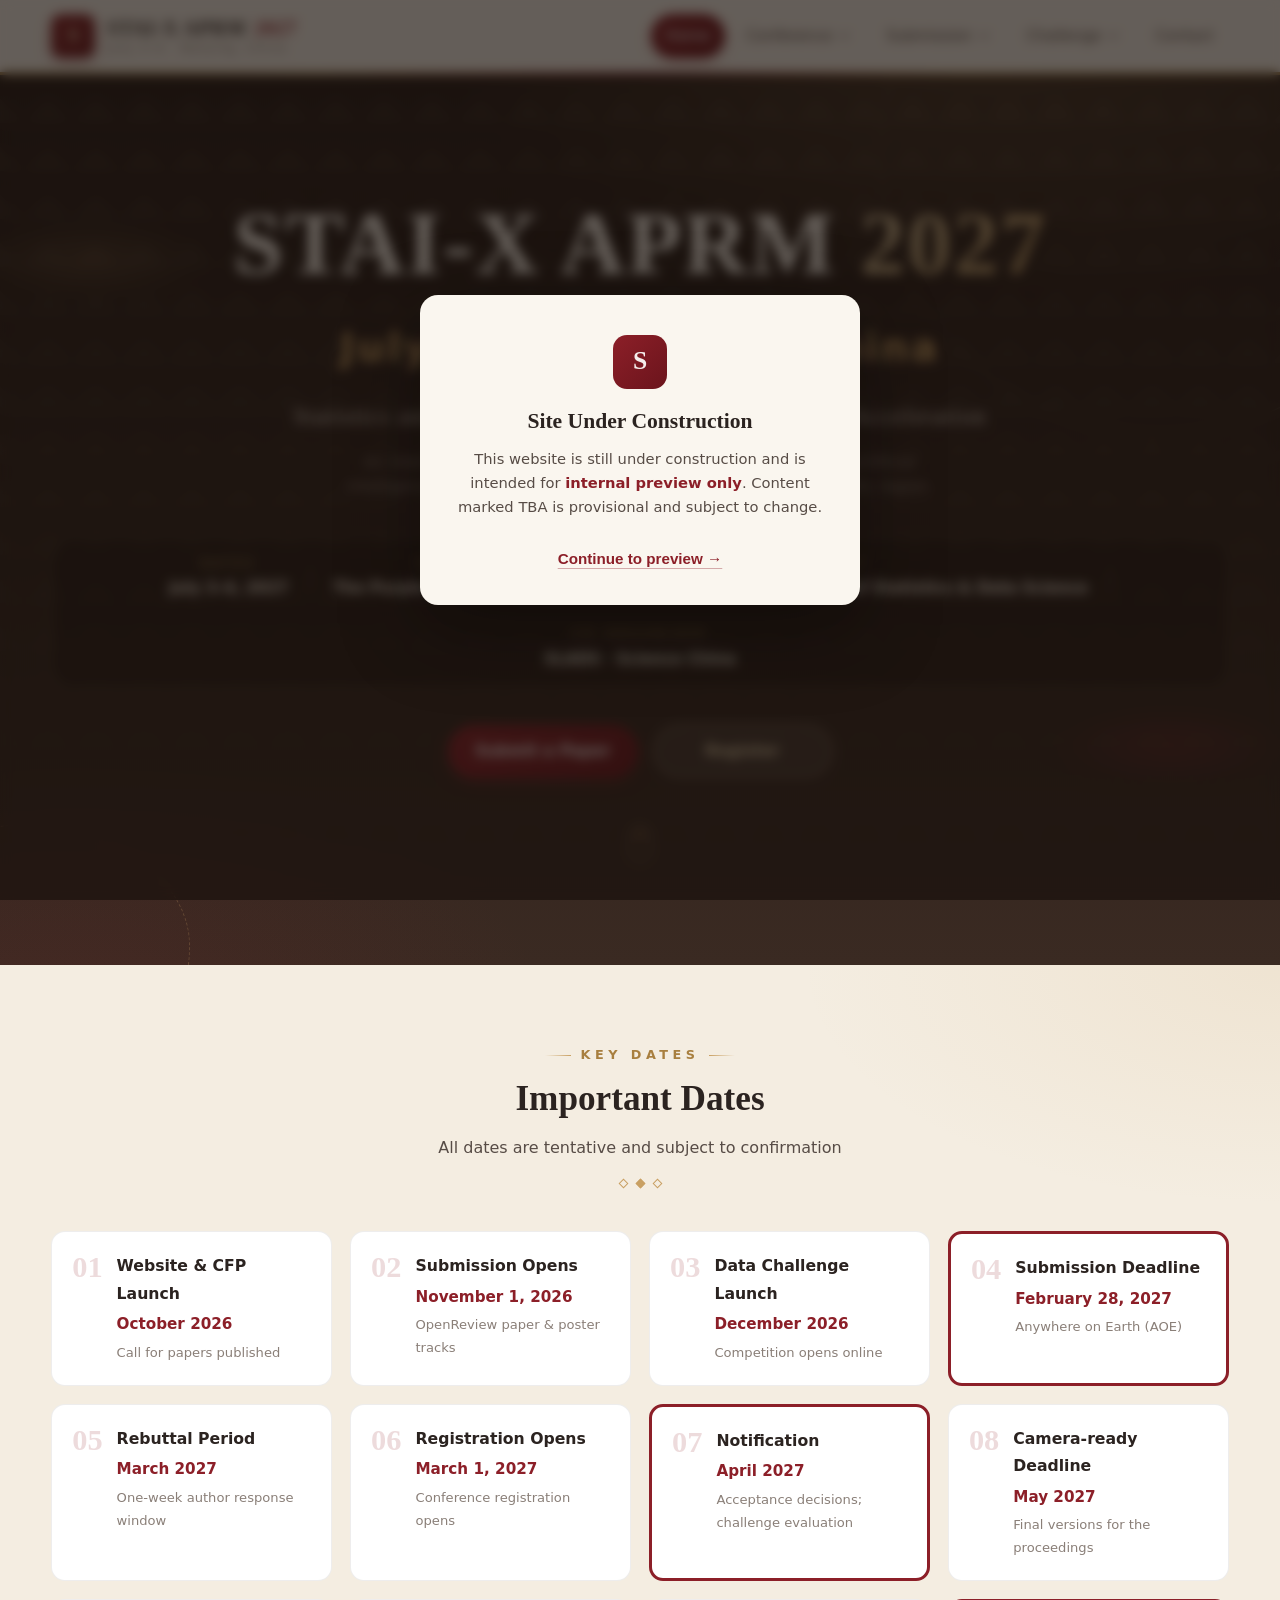
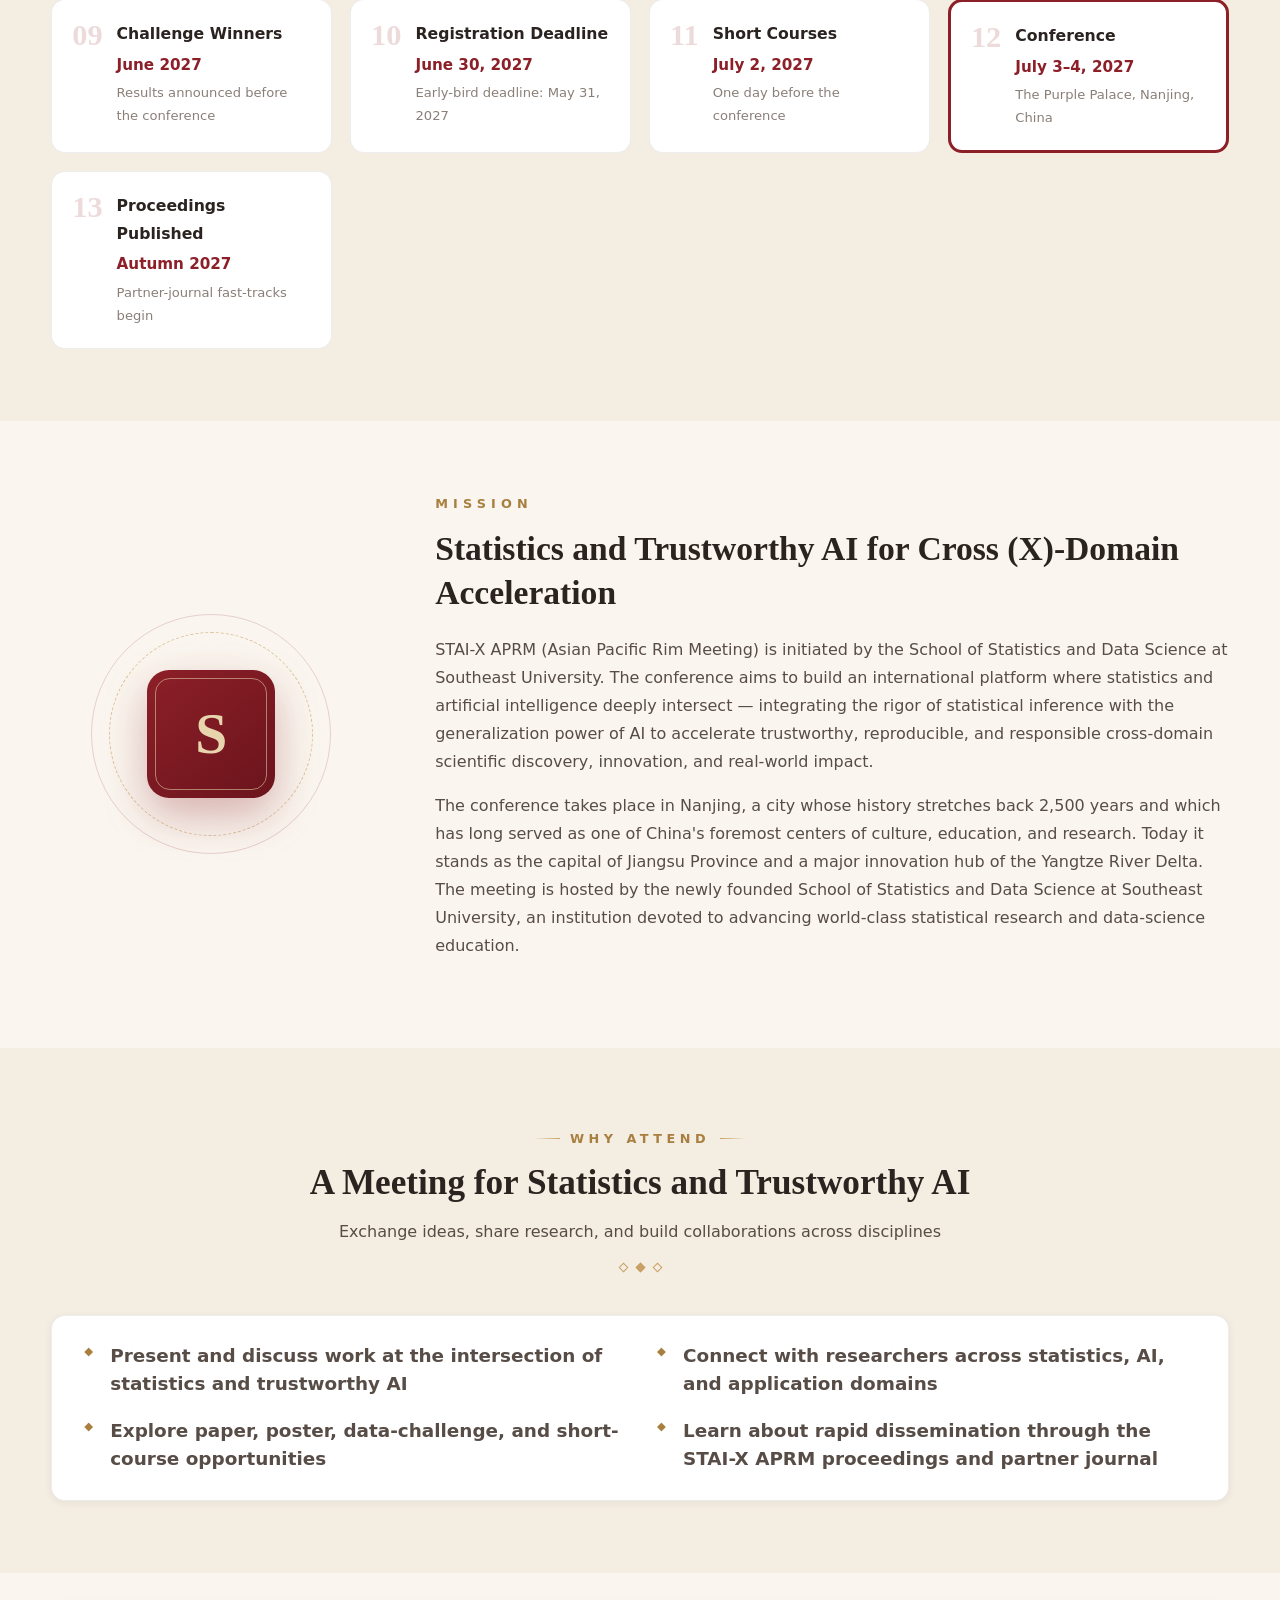
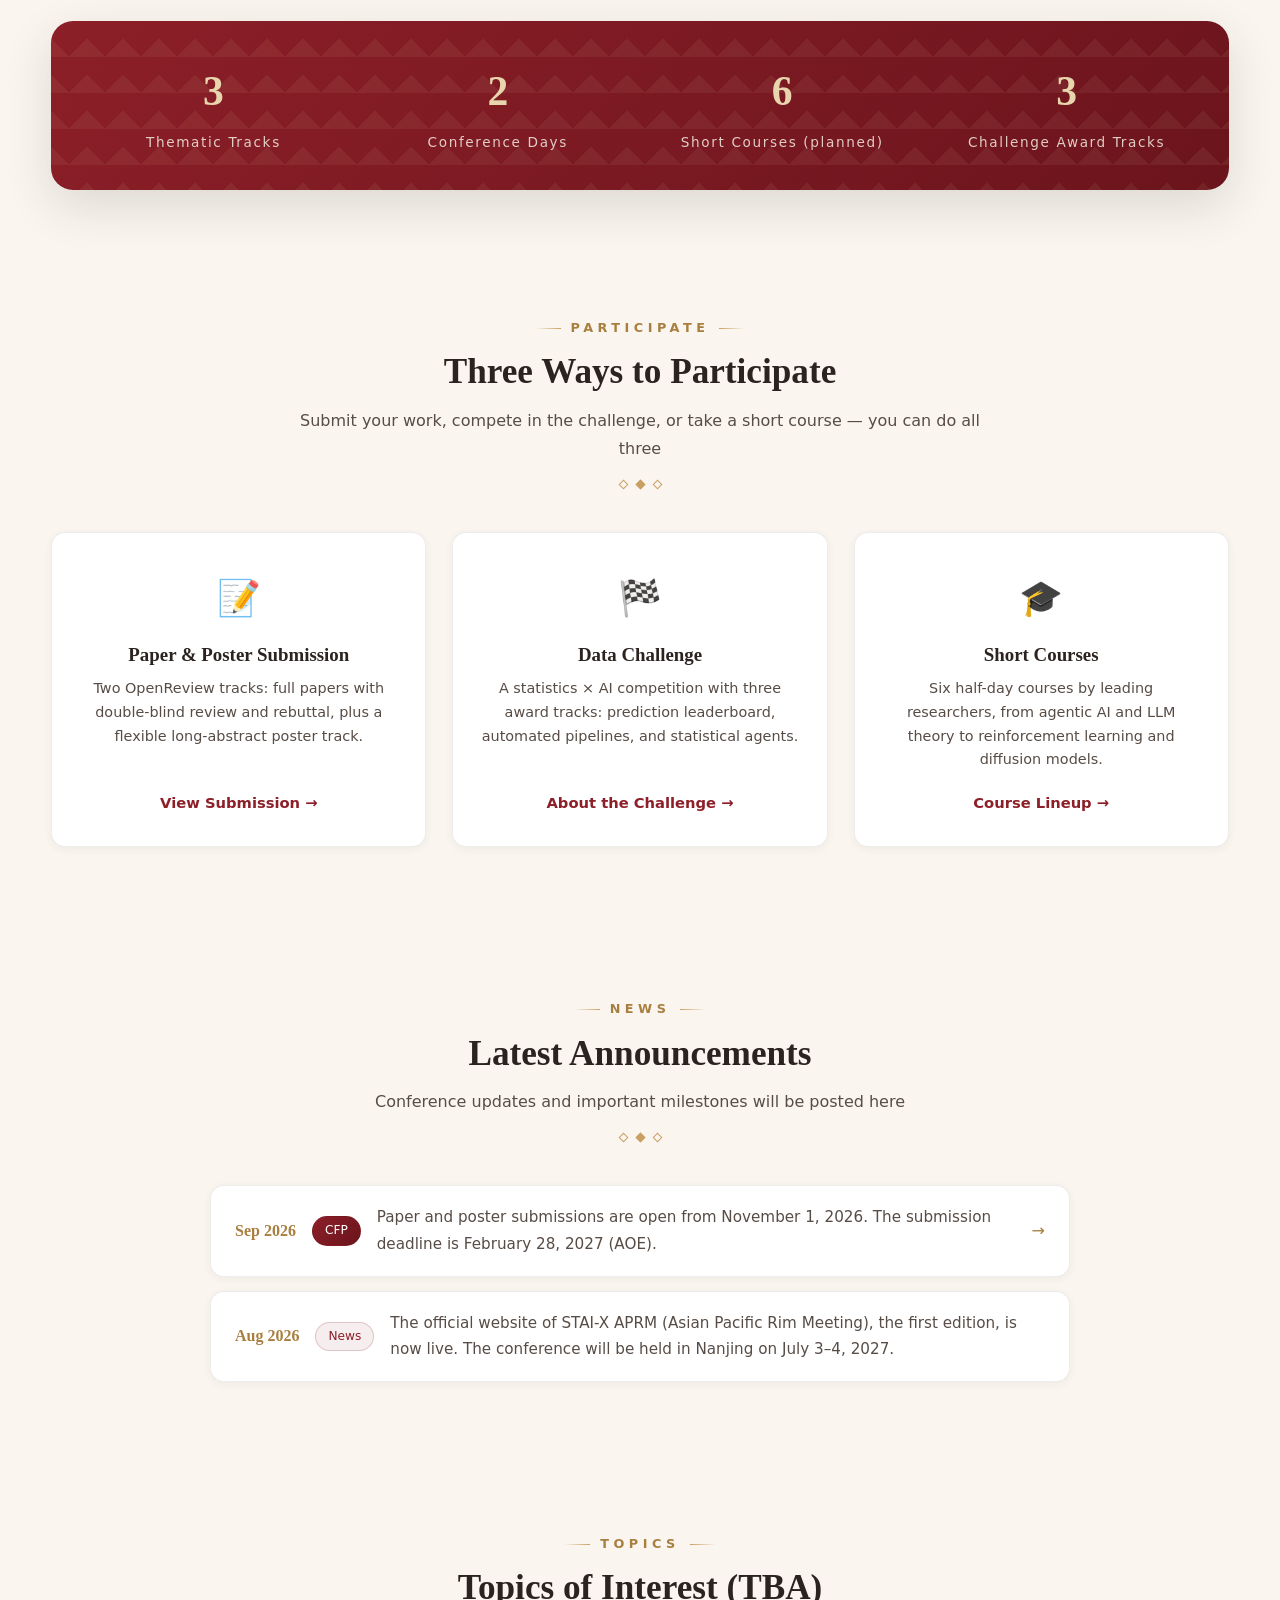
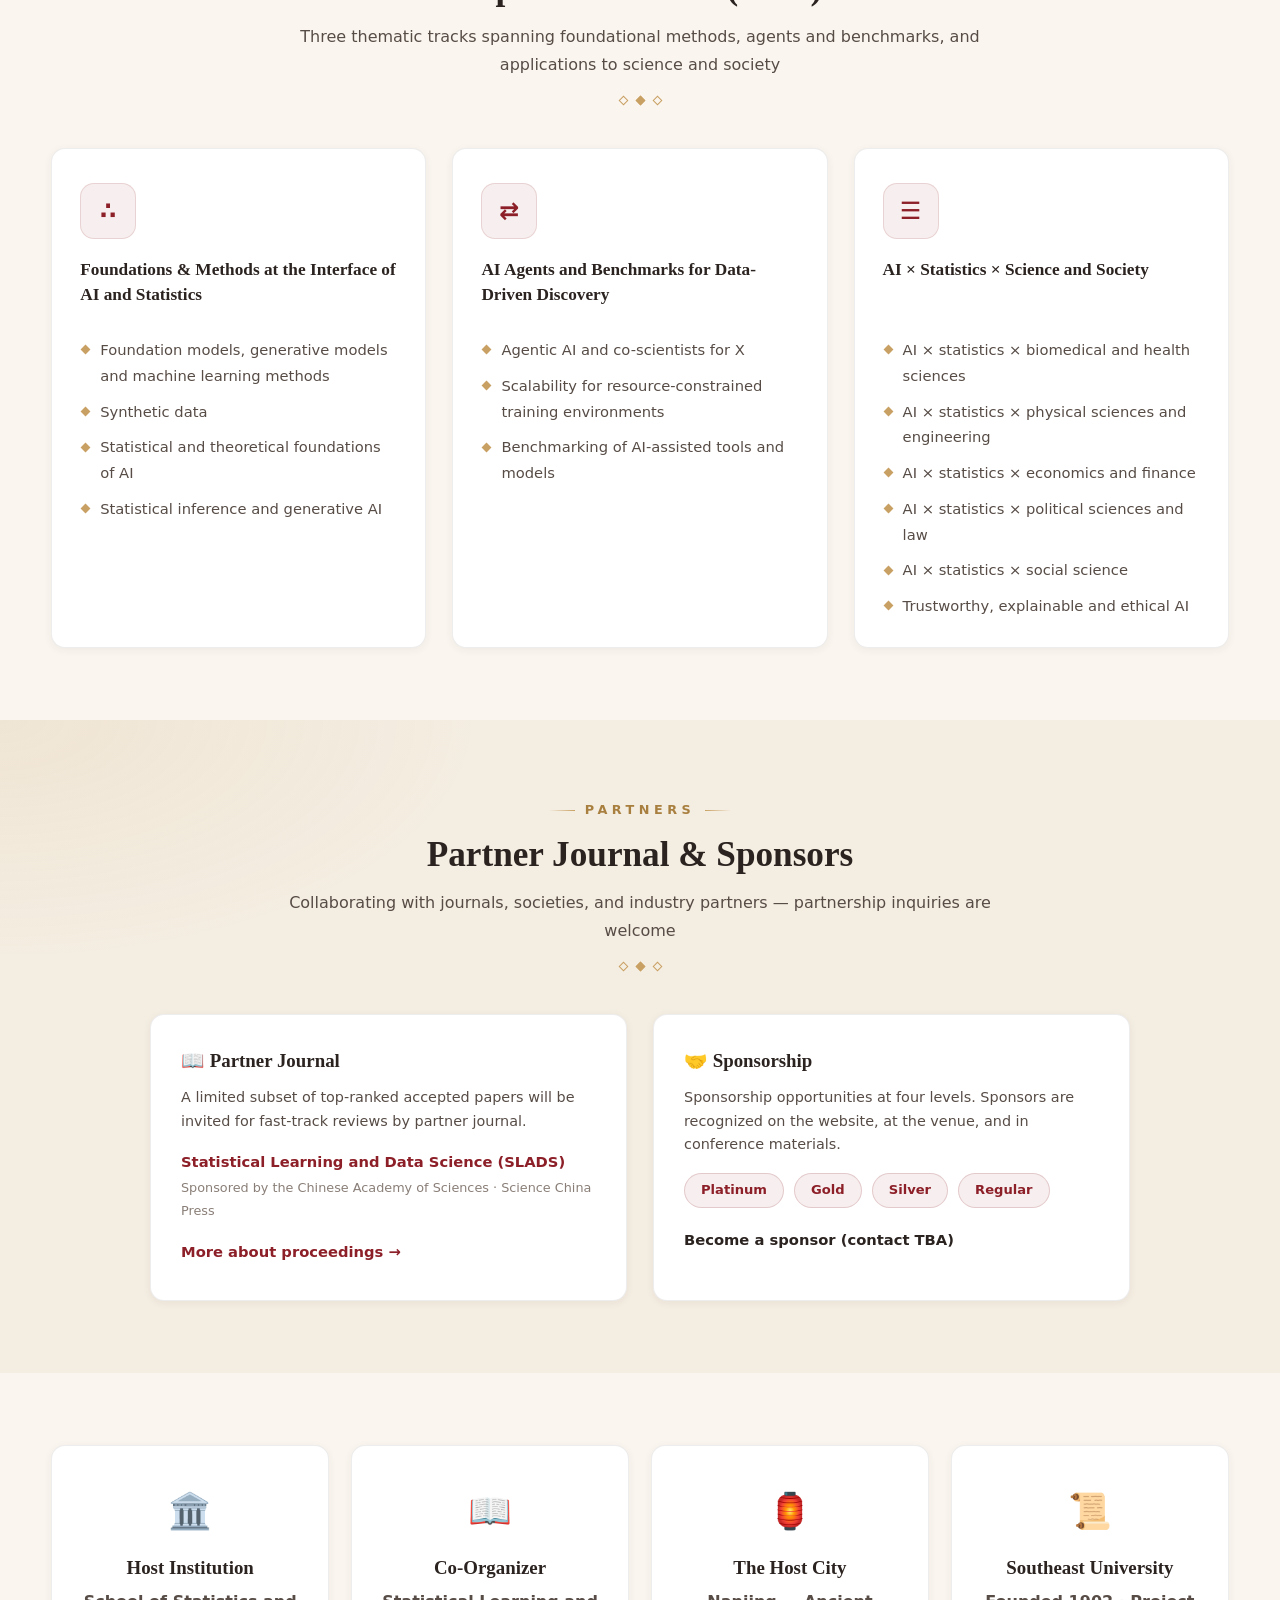
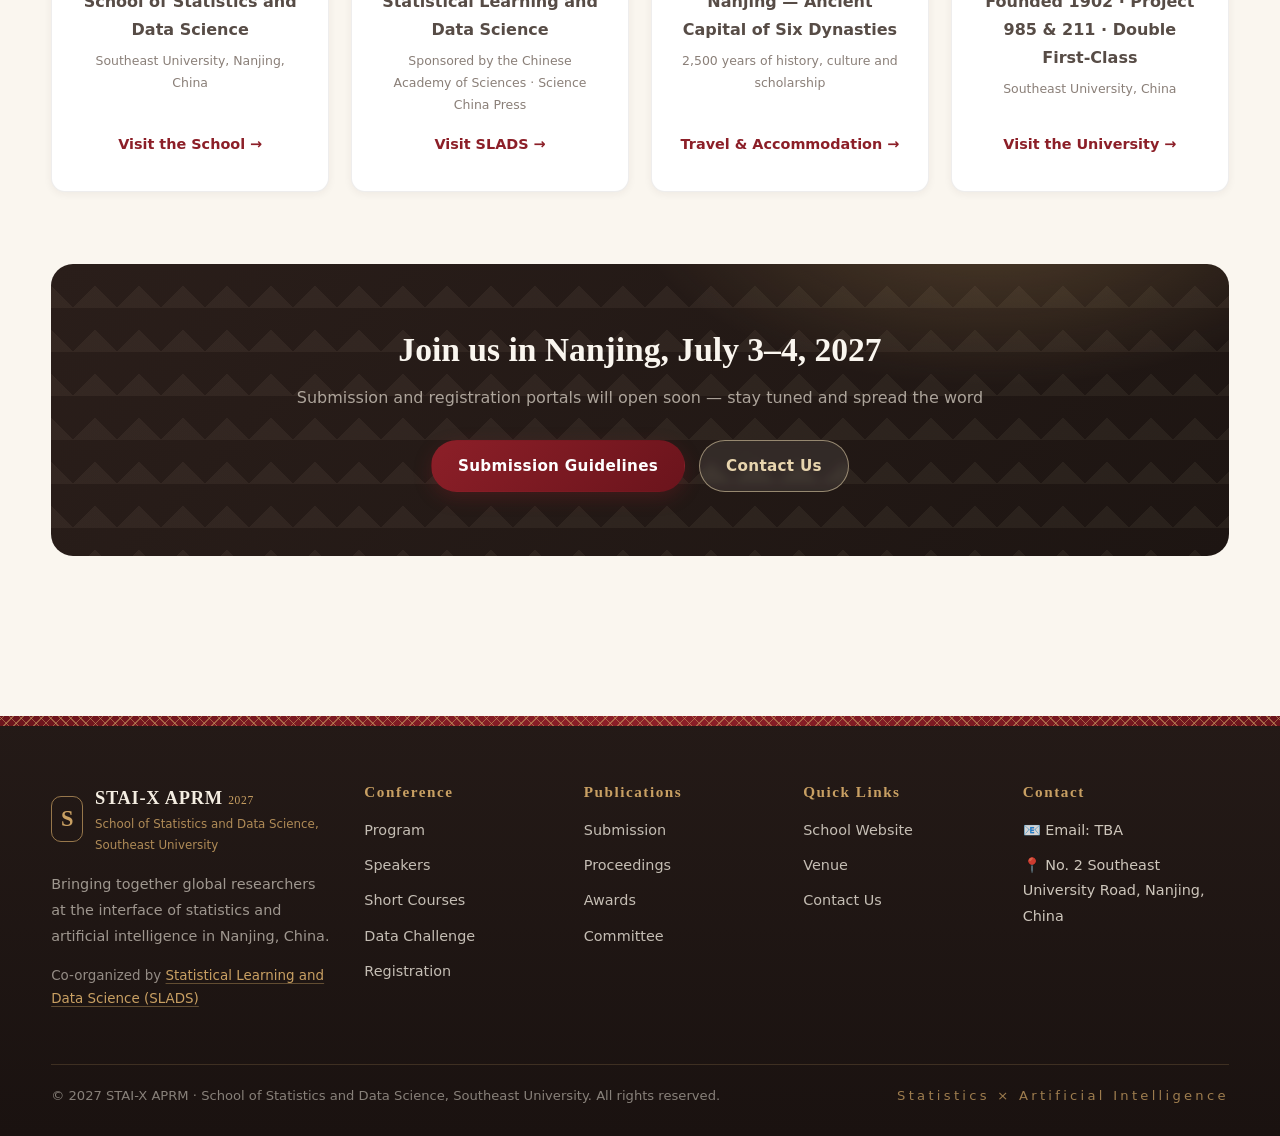
==== commit ea829204: "-chore: update footer copyright year" ====
--- a/index.html
+++ b/index.html
@@ -6,9 +6,9 @@
     <meta name="description" content="STAI-X APRM 2027 — Statistics and Trustworthy AI for Cross (X)-Domain Acceleration (TBA), hosted by the School of Statistics and Data Science, Southeast University, Nanjing, China" />
     <link rel="icon" href="/assets/favicon.svg" />
     <title>STAI-X APRM | Southeast University, Nanjing</title>
-    <script type="module" crossorigin src="/assets/main-CvJzv_IR.js"></script>
-    <link rel="modulepreload" crossorigin href="/assets/main-m82aDEBm.js">
-    <link rel="stylesheet" crossorigin href="/assets/main-CYA8kLmC.css">
+    <script type="module" crossorigin src="/assets/main-CCbUQqGE.js"></script>
+    <link rel="modulepreload" crossorigin href="/assets/main-BdzJgStl.js">
+    <link rel="stylesheet" crossorigin href="/assets/main-CoTtEZb0.css">
   </head>
   <body>
     <div id="app"></div>
--- a/assets/main-CoTtEZb0.css
+++ b/assets/main-CoTtEZb0.css
@@ -0,0 +1 @@
+.header[data-v-fc92395a]{position:sticky;top:0;z-index:100;background:#faf6efeb;-webkit-backdrop-filter:blur(12px);backdrop-filter:blur(12px);transition:box-shadow .3s ease,background .3s ease}.header--scrolled[data-v-fc92395a]{background:#faf6effa;box-shadow:var(--shadow-md)}.header__inner[data-v-fc92395a]{display:flex;align-items:center;justify-content:space-between;gap:20px;padding:14px 0}.brand[data-v-fc92395a]{display:flex;align-items:center;gap:12px;color:var(--ink)}.brand__mark[data-v-fc92395a]{width:44px;height:44px;border-radius:10px;background:linear-gradient(140deg,var(--seu-red),var(--seu-red-deep));display:grid;place-items:center;box-shadow:0 4px 12px #8c1f284d;position:relative}.brand__mark[data-v-fc92395a]:after{content:"";position:absolute;top:3px;right:3px;bottom:3px;left:3px;border:1px solid rgba(232,213,174,.6);border-radius:7px}.brand__seal[data-v-fc92395a]{color:var(--yunjin-gold-light);font-family:var(--font-display);font-size:1.35rem;font-weight:700}.brand__text[data-v-fc92395a]{display:flex;flex-direction:column;line-height:1.25}.brand__name[data-v-fc92395a]{font-family:var(--font-display);font-size:1.25rem;font-weight:700;letter-spacing:.04em;display:inline-flex;align-items:center;gap:8px}.brand__name em[data-v-fc92395a]{font-style:normal;color:var(--seu-red)}.brand__badge[data-v-fc92395a]{font-family:var(--font-body);font-size:.62rem;font-weight:700;letter-spacing:.12em;text-transform:uppercase;color:var(--yunjin-gold-deep, #a8823f);border:1px solid rgba(201,160,99,.55);border-radius:999px;padding:2px 9px;white-space:nowrap;transform:translateY(-1px)}.brand__sub[data-v-fc92395a]{font-size:.72rem;color:var(--ink-mute);letter-spacing:.14em}.nav[data-v-fc92395a]{display:flex;align-items:center;gap:6px}.nav__item[data-v-fc92395a]{position:relative}.nav__link[data-v-fc92395a]{display:inline-flex;align-items:center;gap:5px;padding:9px 15px;border-radius:999px;font-size:.94rem;font-weight:500;font-family:var(--font-body);color:var(--ink-soft);background:none;border:none;cursor:pointer;transition:all .22s ease;white-space:nowrap}.nav__link[data-v-fc92395a]:hover{color:var(--seu-red);background:#8c1f2812}.nav__link--active[data-v-fc92395a]{color:#fff;background:linear-gradient(135deg,var(--seu-red),var(--seu-red-deep));box-shadow:0 4px 12px #8c1f2840}.nav__link--active[data-v-fc92395a]:hover{color:#fff}.nav__caret[data-v-fc92395a]{flex-shrink:0;margin-left:2px;opacity:.65;transition:transform .22s ease,opacity .22s ease}.nav__link:hover .nav__caret[data-v-fc92395a]{opacity:1}.nav__link--active .nav__caret[data-v-fc92395a]{opacity:.9}.nav__item--group:hover .nav__caret[data-v-fc92395a]{transform:rotate(180deg)}.dropdown[data-v-fc92395a]{position:absolute;top:100%;left:0;padding-top:8px;visibility:hidden;opacity:0;transform:translateY(-4px);transition:opacity .18s ease,transform .18s ease,visibility .18s}.dropdown--open[data-v-fc92395a]{visibility:visible;opacity:1;transform:translateY(0)}.dropdown__panel[data-v-fc92395a]{min-width:200px;background:#fff;border:1px solid var(--line-soft);border-radius:14px;box-shadow:var(--shadow-lg);padding:8px}.dropdown__link[data-v-fc92395a]{display:block;padding:10px 16px;border-radius:9px;font-size:.9rem;color:var(--ink-soft);transition:all .18s ease;white-space:nowrap}.dropdown__link[data-v-fc92395a]:hover{color:var(--seu-red);background:#8c1f280f}.dropdown__link--active[data-v-fc92395a]{color:var(--seu-red);background:#8c1f281a;font-weight:600}.header__goldline[data-v-fc92395a]{height:3px;background:linear-gradient(90deg,var(--yunjin-gold-deep),var(--yunjin-gold) 25%,var(--seu-red) 50%,var(--yunjin-gold) 75%,var(--yunjin-gold-deep))}.nav-toggle[data-v-fc92395a]{display:none;flex-direction:column;gap:5px;background:none;border:none;padding:8px;cursor:pointer}.nav-toggle span[data-v-fc92395a]{width:22px;height:2px;background:var(--ink);border-radius:2px;transition:all .25s ease}.mnav[data-v-fc92395a]{display:none}@media (max-width: 1024px){.nav[data-v-fc92395a]{display:none}.nav-toggle[data-v-fc92395a]{display:flex}.mnav[data-v-fc92395a]{position:absolute;top:100%;left:0;right:0;flex-direction:column;background:#faf6effc;padding:12px 20px 20px;gap:4px;box-shadow:var(--shadow-md);max-height:70vh;overflow-y:auto;display:none}.mnav--open[data-v-fc92395a]{display:flex}.mnav__link[data-v-fc92395a]{display:flex;align-items:center;justify-content:space-between;width:100%;text-align:center;padding:12px;border-radius:999px;font-size:.95rem;font-weight:500;font-family:var(--font-body);color:var(--ink-soft);background:none;border:none;cursor:pointer;transition:all .22s ease}.mnav__link[data-v-fc92395a]:hover,.mnav__trigger[data-v-fc92395a]:hover{color:var(--seu-red)}.mnav__link--active[data-v-fc92395a]{color:#fff;background:linear-gradient(135deg,var(--seu-red),var(--seu-red-deep))}.nav__caret--open[data-v-fc92395a]{transform:rotate(180deg)}.mnav__children[data-v-fc92395a]{display:flex;flex-direction:column;gap:2px;padding:4px 0 8px}.mnav__child[data-v-fc92395a]{padding:10px 16px 10px 28px;border-radius:9px;font-size:.9rem;color:var(--ink-soft);text-align:left;transition:all .18s ease}.mnav__child[data-v-fc92395a]:hover{color:var(--seu-red);background:#8c1f280f}.mnav__child--active[data-v-fc92395a]{color:var(--seu-red);background:#8c1f281a;font-weight:600}}.footer[data-v-4b6ae97c]{margin-top:80px;background:linear-gradient(180deg,#241a17,#1a1210);color:#f4ede1d1}.footer__lattice[data-v-4b6ae97c]{height:10px;background:repeating-linear-gradient(45deg,transparent 0 6px,rgba(201,160,99,.55) 6px 7px),repeating-linear-gradient(-45deg,transparent 0 6px,rgba(201,160,99,.55) 6px 7px),linear-gradient(90deg,var(--seu-red-deep),var(--seu-red) 50%,var(--seu-red-deep))}.footer__inner[data-v-4b6ae97c]{padding:56px 0 0}.footer__grid[data-v-4b6ae97c]{display:grid;grid-template-columns:1.5fr 1fr 1fr 1fr 1.1fr;gap:32px;padding-bottom:40px}.footer__logo[data-v-4b6ae97c]{display:flex;align-items:center;gap:12px}.footer__seal[data-v-4b6ae97c]{width:46px;height:46px;display:grid;place-items:center;border-radius:10px;border:1px solid rgba(201,160,99,.7);color:var(--yunjin-gold);font-family:var(--font-display);font-size:1.4rem;font-weight:700}.footer__name[data-v-4b6ae97c]{margin:0;font-family:var(--font-display);font-weight:700;font-size:1.15rem;color:#f4ede1;letter-spacing:.04em}.footer__first[data-v-4b6ae97c]{font-size:.72rem;font-weight:500;color:var(--yunjin-gold);letter-spacing:.06em;white-space:nowrap}.footer__host[data-v-4b6ae97c]{margin:0;font-size:.74rem;color:#c9a063d9}.footer__desc[data-v-4b6ae97c]{margin-top:16px;font-size:.9rem;line-height:1.8;color:#f4ede199}.footer__cohost[data-v-4b6ae97c]{margin-top:10px;font-size:.84rem;color:#f4ede18c}.footer__cohost a[data-v-4b6ae97c]{color:var(--yunjin-gold);text-decoration:underline;text-underline-offset:3px;text-decoration-color:#c9a06366}.footer__cohost a[data-v-4b6ae97c]:hover{text-decoration-color:var(--yunjin-gold)}.footer__col h4[data-v-4b6ae97c]{color:var(--yunjin-gold);font-size:.95rem;margin-bottom:16px;letter-spacing:.1em}.footer__col ul[data-v-4b6ae97c]{list-style:none;margin:0;padding:0;display:flex;flex-direction:column;gap:10px;font-size:.9rem}.footer__col a[data-v-4b6ae97c]{color:#f4ede1c7;transition:color .2s ease}.footer__col a[data-v-4b6ae97c]:hover{color:var(--yunjin-gold)}.footer__bottom[data-v-4b6ae97c]{border-top:1px solid rgba(201,160,99,.2);padding:20px 0 28px;display:flex;justify-content:space-between;align-items:center;gap:12px;flex-wrap:wrap;font-size:.82rem;color:#f4ede180}.footer__bottom p[data-v-4b6ae97c]{margin:0}.footer__motto[data-v-4b6ae97c]{letter-spacing:.25em;color:#c9a063bf}@media (max-width: 1080px){.footer__grid[data-v-4b6ae97c]{grid-template-columns:1fr 1fr 1fr}}@media (max-width: 760px){.footer__grid[data-v-4b6ae97c]{grid-template-columns:1fr 1fr}}@media (max-width: 640px){.footer__grid[data-v-4b6ae97c]{grid-template-columns:1fr;gap:28px}.footer__bottom[data-v-4b6ae97c]{flex-direction:column;text-align:center}}.pv-mask[data-v-9cbb23f4]{position:fixed;top:0;right:0;bottom:0;left:0;z-index:9999;display:flex;align-items:center;justify-content:center;padding:24px;background:#18100ca8;-webkit-backdrop-filter:blur(6px);backdrop-filter:blur(6px);animation:pv-fade-9cbb23f4 .3s ease}.pv-dialog[data-v-9cbb23f4]{max-width:440px;width:100%;background:var(--paper, #faf7f2);border-radius:18px;padding:40px 36px 32px;text-align:center;box-shadow:0 24px 80px #00000059;animation:pv-rise-9cbb23f4 .35s cubic-bezier(.22,1,.36,1)}.pv-seal[data-v-9cbb23f4]{width:54px;height:54px;margin:0 auto 18px;border-radius:14px;display:flex;align-items:center;justify-content:center;background:linear-gradient(135deg,var(--seu-red, #8c1f28),var(--seu-red-deep, #5f1219));color:#f4edeb;font-family:var(--font-display, serif);font-size:1.6rem;font-weight:700}.pv-title[data-v-9cbb23f4]{margin:0 0 12px;font-family:var(--font-display, serif);font-size:1.35rem;color:var(--ink, #2a2320)}.pv-text[data-v-9cbb23f4]{margin:0 0 26px;font-size:.92rem;line-height:1.65;color:var(--ink-soft, #5c534d)}.pv-text strong[data-v-9cbb23f4]{color:var(--seu-red, #8c1f28)}.pv-continue[data-v-9cbb23f4]{-webkit-appearance:none;-moz-appearance:none;appearance:none;border:none;cursor:pointer;background:transparent;padding:0;font-size:.95rem;font-weight:600;color:var(--seu-red, #8c1f28);text-decoration:underline;text-underline-offset:4px;text-decoration-color:#8c1f2859;transition:text-decoration-color .2s ease}.pv-continue[data-v-9cbb23f4]:hover{text-decoration-color:var(--seu-red, #8c1f28)}@keyframes pv-fade-9cbb23f4{0%{opacity:0}to{opacity:1}}@keyframes pv-rise-9cbb23f4{0%{opacity:0;transform:translateY(16px) scale(.97)}to{opacity:1;transform:translateY(0) scale(1)}}@media (max-width: 480px){.pv-dialog[data-v-9cbb23f4]{padding:32px 24px 26px}.pv-title[data-v-9cbb23f4]{font-size:1.15rem}}.shead[data-v-38e82db7]{text-align:center;margin-bottom:44px}.shead__kicker[data-v-38e82db7]{display:inline-flex;align-items:center;gap:10px;font-size:.8rem;letter-spacing:.35em;text-transform:uppercase;color:var(--yunjin-gold-deep);font-weight:600;margin:0 0 10px}.shead__kicker[data-v-38e82db7]:before,.shead__kicker[data-v-38e82db7]:after{content:"";width:26px;height:1px;background:linear-gradient(90deg,transparent,var(--yunjin-gold))}.shead__kicker[data-v-38e82db7]:after{background:linear-gradient(90deg,var(--yunjin-gold),transparent)}.shead__title[data-v-38e82db7]{font-size:clamp(1.6rem,3.2vw,2.2rem);font-weight:700;margin:0}.shead__subtitle[data-v-38e82db7]{margin:12px auto 0;max-width:720px;color:var(--ink-soft)}.shead__lattice[data-v-38e82db7]{display:flex;justify-content:center;gap:10px;margin-top:18px}.shead__lattice i[data-v-38e82db7]{width:7px;height:7px;border:1px solid var(--yunjin-gold);transform:rotate(45deg)}.shead__lattice i.is-fill[data-v-38e82db7]{background:var(--yunjin-gold)}.hero[data-v-23496d25]{position:relative;padding:110px 0 96px;overflow:hidden;background:radial-gradient(900px 480px at 78% -8%,rgba(201,160,99,.22),transparent 62%),radial-gradient(800px 460px at 6% 108%,rgba(140,31,40,.14),transparent 60%),linear-gradient(180deg,#241a17,#2e211c 55%,#3a2a22);color:#f4ede1;text-align:center}.hero__decor[data-v-23496d25]{position:absolute;top:0;right:0;bottom:0;left:0;pointer-events:none}.hero__lattice[data-v-23496d25]{position:absolute;top:0;right:0;bottom:0;left:0;background-image:linear-gradient(45deg,rgba(232,213,174,.05) 25%,transparent 25.5%),linear-gradient(-45deg,rgba(232,213,174,.05) 25%,transparent 25.5%);background-size:48px 48px;-webkit-mask-image:linear-gradient(180deg,rgba(0,0,0,.9),transparent 90%);mask-image:linear-gradient(180deg,rgba(0,0,0,.9),transparent 90%)}.hero__cloud[data-v-23496d25]{position:absolute;width:340px;height:120px;border-radius:999px;filter:blur(6px);opacity:.5}.hero__cloud--1[data-v-23496d25]{top:14%;left:-80px;background:radial-gradient(closest-side,rgba(201,160,99,.35),transparent 70%);animation:floatY 9s ease-in-out infinite}.hero__cloud--2[data-v-23496d25]{bottom:18%;right:-60px;background:radial-gradient(closest-side,rgba(179,39,51,.4),transparent 70%);animation:floatY 11s ease-in-out infinite reverse}.hero__ring[data-v-23496d25]{position:absolute;width:560px;height:560px;border:1px solid rgba(232,213,174,.14);border-radius:50%;top:-200px;right:-160px}.hero__petal[data-v-23496d25]{position:absolute;width:300px;height:300px;bottom:-160px;left:-110px;border:1px dashed rgba(201,160,99,.25);border-radius:42% 58% 60% 40%/45% 40% 60% 55%}.hero__inner[data-v-23496d25]{position:relative}.hero__title[data-v-23496d25]{font-family:var(--font-display);font-size:clamp(3rem,8vw,5.6rem);font-weight:800;margin:0;letter-spacing:.02em;color:#faf6ef;text-shadow:0 4px 30px rgba(0,0,0,.35)}.hero__year[data-v-23496d25]{color:var(--yunjin-gold);background:linear-gradient(135deg,#e8d5ae,#c9a063);-webkit-background-clip:text;background-clip:text;-webkit-text-fill-color:transparent}.hero__event-meta[data-v-23496d25]{margin:12px auto 0;font-family:var(--font-body);font-size:clamp(1.2rem,3vw,2.4rem);font-weight:600;letter-spacing:.08em;color:var(--yunjin-gold)}.hero__cn[data-v-23496d25]{margin:18px auto 0;max-width:820px;font-family:var(--font-display);font-size:clamp(1.05rem,2.2vw,1.45rem);color:#f4ede1f0;letter-spacing:.06em;line-height:1.5}.hero__tba[data-v-23496d25]{font-size:.72em;opacity:.62;letter-spacing:.08em}.hero__en[data-v-23496d25]{margin:16px auto 0;max-width:640px;font-size:.9rem;color:#f4ede18c;letter-spacing:.04em;line-height:1.7}.hero__meta[data-v-23496d25]{margin:38px auto 0;display:inline-flex;align-items:center;gap:22px;flex-wrap:wrap;justify-content:center;padding:16px 30px;border:1px solid rgba(232,213,174,.25);border-radius:var(--radius-lg);background:#00000038;-webkit-backdrop-filter:blur(6px);backdrop-filter:blur(6px)}.hero__meta-item[data-v-23496d25]{display:flex;flex-direction:column;align-items:center;gap:2px}.hero__meta-label[data-v-23496d25]{font-size:.7rem;letter-spacing:.35em;color:var(--yunjin-gold);text-transform:uppercase}.hero__meta-value[data-v-23496d25]{font-size:.95rem;font-weight:600;color:#f4ede1}.hero__meta-divider[data-v-23496d25]{width:1px;height:34px;background:linear-gradient(180deg,transparent,rgba(232,213,174,.4),transparent)}.hero__actions[data-v-23496d25]{margin-top:36px;display:flex;gap:16px;justify-content:center;flex-wrap:wrap}.hero__actions .btn[data-v-23496d25]{min-width:178px;justify-content:center}.hero__scroll[data-v-23496d25]{margin-top:46px;display:inline-block}.hero__scroll span[data-v-23496d25]{display:block;width:22px;height:36px;border:1.5px solid rgba(232,213,174,.5);border-radius:12px;position:relative}.hero__scroll span[data-v-23496d25]:after{content:"";position:absolute;top:7px;left:50%;width:3px;height:7px;border-radius:2px;background:var(--yunjin-gold);transform:translate(-50%);animation:scrollHint-23496d25 1.8s ease-in-out infinite}@keyframes scrollHint-23496d25{0%,to{opacity:1;transform:translate(-50%)}55%{opacity:.25;transform:translate(-50%,10px)}}.mission__grid[data-v-23496d25]{display:grid;grid-template-columns:320px 1fr;gap:64px;align-items:center}.mission__mark[data-v-23496d25]{position:relative;width:240px;height:240px;margin:0 auto;display:grid;place-items:center}.mission__seal[data-v-23496d25]{width:128px;height:128px;display:grid;place-items:center;border-radius:22px;background:linear-gradient(140deg,var(--seu-red),var(--seu-red-deep));color:var(--yunjin-gold-light);font-family:var(--font-display);font-size:3.6rem;font-weight:700;box-shadow:0 18px 44px #8c1f2852;position:relative;z-index:1}.mission__seal[data-v-23496d25]:after{content:"";position:absolute;top:8px;right:8px;bottom:8px;left:8px;border:1px solid rgba(232,213,174,.55);border-radius:15px}.mission__ring[data-v-23496d25]{position:absolute;top:18px;right:18px;bottom:18px;left:18px;border:1px dashed rgba(201,160,99,.6);border-radius:50%;animation:spin-23496d25 26s linear infinite}.mission__ring--2[data-v-23496d25]{top:0;right:0;bottom:0;left:0;border-style:solid;border-color:#8c1f282e;animation-duration:40s;animation-direction:reverse}@keyframes spin-23496d25{to{transform:rotate(360deg)}}.mission__kicker[data-v-23496d25]{font-size:.8rem;letter-spacing:.4em;text-transform:uppercase;color:var(--yunjin-gold-deep);font-weight:600;margin:0 0 12px}.mission__title[data-v-23496d25]{font-size:clamp(1.5rem,3vw,2.1rem);font-weight:700;margin:0 0 22px}.mission__tba[data-v-23496d25]{font-size:.6em;font-weight:500;opacity:.55}.mission__text[data-v-23496d25]{color:var(--ink-soft);margin:0 0 16px}.why-attend[data-v-23496d25]{background:var(--paper-warm)}.why-attend__list[data-v-23496d25]{margin:0;padding:26px 32px;list-style:none;display:grid;grid-template-columns:1fr 1fr;gap:18px 34px}.why-attend__list li[data-v-23496d25]{position:relative;padding-left:26px;font-size:1.15rem;font-weight:600;line-height:1.55;color:var(--ink-soft)}.why-attend__list li[data-v-23496d25]:before{content:"◆";position:absolute;left:0;top:.15em;color:var(--yunjin-gold-deep);font-size:.72rem}.stats__bar[data-v-23496d25]{display:grid;grid-template-columns:repeat(4,1fr);background:linear-gradient(135deg,var(--seu-red),var(--seu-red-deep));border-radius:var(--radius-lg);padding:34px 20px;box-shadow:var(--shadow-lg);position:relative;overflow:hidden}.stats__bar[data-v-23496d25]:before{content:"";position:absolute;top:0;right:0;bottom:0;left:0;background-image:linear-gradient(45deg,rgba(232,213,174,.07) 25%,transparent 25.5%),linear-gradient(-45deg,rgba(232,213,174,.07) 25%,transparent 25.5%);background-size:36px 36px;pointer-events:none}.stats__item[data-v-23496d25]{text-align:center;color:#f4ede1;position:relative}.stats__value[data-v-23496d25]{display:block;font-family:var(--font-display);font-size:clamp(1.8rem,3.4vw,2.6rem);font-weight:800;color:var(--yunjin-gold-light)}.stats__label[data-v-23496d25]{font-size:.85rem;letter-spacing:.12em;opacity:.85}.activities__grid[data-v-23496d25]{display:grid;grid-template-columns:repeat(3,1fr);gap:26px}.activities__card[data-v-23496d25]{padding:34px 28px 30px;display:flex;flex-direction:column;text-align:center}.activities__icon[data-v-23496d25]{font-size:2.2rem;display:block;margin-bottom:14px}.activities__card h3[data-v-23496d25]{font-size:1.18rem;margin-bottom:10px}.activities__card p[data-v-23496d25]{margin:0 0 18px;font-size:.9rem;color:var(--ink-soft);line-height:1.65;flex:1}.activities__link[data-v-23496d25]{font-weight:600;font-size:.92rem}.announcements__list[data-v-23496d25]{display:flex;flex-direction:column;gap:14px;max-width:860px;margin:0 auto}.announcements__item[data-v-23496d25]{display:flex;align-items:center;gap:16px;padding:18px 24px;color:var(--ink)}.announcements__date[data-v-23496d25]{font-family:var(--font-display);font-weight:700;color:var(--yunjin-gold-deep);white-space:nowrap}.announcements__tag[data-v-23496d25]{flex-shrink:0;padding:3px 12px;font-size:.76rem;border-radius:999px;background:#8c1f2814;color:var(--seu-red);border:1px solid rgba(140,31,40,.2);white-space:nowrap}.announcements__tag--hot[data-v-23496d25]{background:linear-gradient(135deg,var(--seu-red),var(--seu-red-deep));color:#fff;border-color:transparent}.announcements__text[data-v-23496d25]{flex:1;color:var(--ink-soft);font-size:.95rem}.announcements__arrow[data-v-23496d25]{color:var(--yunjin-gold-deep);transition:transform .25s ease}.announcements__item:hover .announcements__arrow[data-v-23496d25]{transform:translate(4px)}.topics__grid[data-v-23496d25]{display:grid;grid-template-columns:repeat(3,1fr);gap:26px}.topics__card[data-v-23496d25]{padding:34px 28px 28px;position:relative;overflow:hidden}.topics__card[data-v-23496d25]:before{content:"";position:absolute;top:0;left:0;right:0;height:4px;background:linear-gradient(90deg,var(--seu-red),var(--yunjin-gold));transform:scaleX(0);transform-origin:left;transition:transform .35s ease}.topics__card[data-v-23496d25]:hover:before{transform:scaleX(1)}.topics__icon[data-v-23496d25]{width:56px;height:56px;display:grid;place-items:center;border-radius:14px;background:#8c1f2812;color:var(--seu-red);font-size:1.5rem;font-weight:700;margin-bottom:18px;border:1px solid rgba(140,31,40,.14)}.topics__title[data-v-23496d25]{font-size:1.08rem;font-weight:700;margin-bottom:18px;line-height:1.45;min-height:62px}.topics__list[data-v-23496d25]{list-style:none;padding:0;margin:0;display:flex;flex-direction:column;gap:10px}.topics__list li[data-v-23496d25]{position:relative;padding-left:20px;color:var(--ink-soft);font-size:.92rem}.topics__list li[data-v-23496d25]:before{content:"";position:absolute;left:2px;top:.62em;width:7px;height:7px;transform:rotate(45deg);background:var(--yunjin-gold)}.dates[data-v-23496d25]{background:radial-gradient(800px 400px at 100% 0%,rgba(201,160,99,.12),transparent 60%),var(--paper-warm)}.dates--priority[data-v-23496d25]{padding-top:72px}.dates__grid[data-v-23496d25]{display:grid;grid-template-columns:repeat(4,1fr);gap:18px}.dates__item[data-v-23496d25]{display:flex;gap:14px;background:var(--card);border:1px solid var(--line-soft);border-radius:var(--radius-md);padding:20px;transition:transform .25s ease,box-shadow .25s ease}.dates__item[data-v-23496d25]:hover{transform:translateY(-3px);box-shadow:var(--shadow-md)}.dates__item--featured[data-v-23496d25]{border:3px solid var(--seu-red)}.dates__num[data-v-23496d25]{font-family:var(--font-display);font-size:1.9rem;font-weight:800;color:#8c1f2829;line-height:1}.dates__label[data-v-23496d25]{margin:0;font-weight:700;color:var(--ink);font-size:.98rem}.dates__value[data-v-23496d25]{margin:4px 0 0;color:var(--seu-red);font-weight:600;font-size:.95rem}.dates__note[data-v-23496d25]{margin:4px 0 0;color:var(--ink-mute);font-size:.82rem}.partners[data-v-23496d25]{background:radial-gradient(800px 400px at 0% 0%,rgba(201,160,99,.1),transparent 60%),var(--paper-warm)}.partners__grid[data-v-23496d25]{display:grid;grid-template-columns:1fr 1fr;gap:26px;max-width:980px;margin:0 auto}.partners__card[data-v-23496d25]{padding:34px 30px}.partners__card h3[data-v-23496d25]{font-size:1.18rem;margin-bottom:12px}.partners__card p[data-v-23496d25]{margin:0 0 16px;font-size:.9rem;color:var(--ink-soft);line-height:1.65}.partners__card ul[data-v-23496d25]{list-style:none;margin:0 0 16px;padding:0;display:flex;flex-direction:column;gap:8px}.partners__card li[data-v-23496d25]{font-size:.88rem;color:var(--ink-mute)}.partners__card li a[data-v-23496d25]{color:var(--seu-red);font-weight:600;font-size:.92rem}.partners__journal-note[data-v-23496d25]{display:block;margin-top:2px;font-size:.8rem}.partners__levels[data-v-23496d25]{display:flex;gap:10px;flex-wrap:wrap;margin-bottom:18px}.partners__level[data-v-23496d25]{padding:5px 16px;border-radius:999px;font-size:.82rem;font-weight:600;background:#8c1f2812;border:1px solid rgba(140,31,40,.18);color:var(--seu-red)}.partners__link[data-v-23496d25]{font-weight:600;font-size:.92rem}.host__grid[data-v-23496d25]{display:grid;grid-template-columns:repeat(4,1fr);gap:22px}.host__card[data-v-23496d25]{padding:34px 28px;text-align:center;display:flex;flex-direction:column;align-items:center}.host__icon[data-v-23496d25]{font-size:2.2rem;display:block;margin-bottom:14px}.host__card h3[data-v-23496d25]{font-size:1.18rem;margin-bottom:8px}.host__card p[data-v-23496d25]{margin:0;color:var(--ink-soft);font-weight:600}.host__sub[data-v-23496d25]{margin-top:6px!important;font-size:.78rem!important;color:var(--ink-mute)!important;font-weight:400!important}.host__link[data-v-23496d25]{display:inline-block;margin-top:auto;padding-top:16px;font-size:.9rem;font-weight:600}.cta[data-v-23496d25]{padding:0 0 80px}.cta__box[data-v-23496d25]{position:relative;text-align:center;padding:64px 28px;border-radius:var(--radius-lg);background:radial-gradient(600px 300px at 80% -20%,rgba(201,160,99,.28),transparent 60%),linear-gradient(135deg,#2a1e1a,#1d1512);color:#f4ede1;overflow:hidden}.cta__lattice[data-v-23496d25]{position:absolute;top:0;right:0;bottom:0;left:0;background-image:linear-gradient(45deg,rgba(232,213,174,.06) 25%,transparent 25.5%),linear-gradient(-45deg,rgba(232,213,174,.06) 25%,transparent 25.5%);background-size:44px 44px;pointer-events:none}.cta__title[data-v-23496d25]{position:relative;font-size:clamp(1.5rem,3.2vw,2.1rem);margin:0 0 12px;color:#faf6ef}.cta__sub[data-v-23496d25]{position:relative;color:#f4ede1a6;margin:0 0 28px}.cta__actions[data-v-23496d25]{position:relative;display:flex;gap:14px;justify-content:center;flex-wrap:wrap}@media (max-width: 1024px){.mission__grid[data-v-23496d25]{grid-template-columns:1fr;gap:40px}}@media (max-width: 960px){.topics__grid[data-v-23496d25],.host__grid[data-v-23496d25],.dates__grid[data-v-23496d25]{grid-template-columns:1fr 1fr}.activities__grid[data-v-23496d25],.partners__grid[data-v-23496d25]{grid-template-columns:1fr}.stats__bar[data-v-23496d25]{grid-template-columns:repeat(2,1fr);gap:22px 0}}@media (max-width: 720px){.why-attend__list[data-v-23496d25]{grid-template-columns:1fr}}@media (max-width: 640px){.hero[data-v-23496d25]{padding:80px 0 70px}.topics__grid[data-v-23496d25],.dates__grid[data-v-23496d25],.host__grid[data-v-23496d25]{grid-template-columns:1fr}.why-attend__list[data-v-23496d25]{padding:24px}.hero__meta[data-v-23496d25]{gap:14px;padding:14px 18px}.hero__meta-divider[data-v-23496d25]{display:none}.announcements__item[data-v-23496d25]{flex-wrap:wrap}}.phero[data-v-890bb2dc]{position:relative;padding:84px 0 64px;background:radial-gradient(1200px 500px at 85% -10%,rgba(201,160,99,.18),transparent 60%),radial-gradient(900px 420px at 8% 110%,rgba(140,31,40,.1),transparent 60%),linear-gradient(180deg,#FBF8F1,var(--paper));overflow:hidden;text-align:center}.phero__bg[data-v-890bb2dc]{position:absolute;top:0;right:0;bottom:0;left:0;pointer-events:none}.phero__lattice[data-v-890bb2dc]{position:absolute;top:0;right:0;bottom:0;left:0;background-image:linear-gradient(45deg,rgba(140,31,40,.035) 25%,transparent 25.5%),linear-gradient(-45deg,rgba(140,31,40,.035) 25%,transparent 25.5%);background-size:42px 42px;-webkit-mask-image:linear-gradient(180deg,rgba(0,0,0,.9),transparent 85%);mask-image:linear-gradient(180deg,rgba(0,0,0,.9),transparent 85%)}.phero__ring[data-v-890bb2dc]{position:absolute;border:1px solid rgba(201,160,99,.35);border-radius:50%}.phero__ring--1[data-v-890bb2dc]{width:420px;height:420px;top:-220px;right:-120px}.phero__ring--2[data-v-890bb2dc]{width:260px;height:260px;bottom:-140px;left:-80px;border-color:#8c1f282e}.phero__inner[data-v-890bb2dc]{position:relative}.phero__kicker[data-v-890bb2dc]{display:inline-block;font-size:.8rem;letter-spacing:.45em;text-transform:uppercase;color:var(--yunjin-gold-deep);font-weight:600;margin:0 0 14px}.phero__title[data-v-890bb2dc]{font-size:clamp(2rem,4.5vw,3rem);font-weight:700;margin:0}.phero__subtitle[data-v-890bb2dc]{margin:16px auto 0;max-width:760px;color:var(--ink-soft);font-size:1.02rem}.filter[data-v-b7770a80]{display:flex;justify-content:center;gap:10px;flex-wrap:wrap;margin-bottom:36px}.filter__btn[data-v-b7770a80]{padding:9px 22px;border-radius:999px;border:1px solid var(--line);background:var(--card);color:var(--ink-soft);font-weight:600;font-size:.9rem;cursor:pointer;transition:all .22s ease}.filter__btn[data-v-b7770a80]:hover{border-color:var(--seu-red);color:var(--seu-red)}.filter__btn--active[data-v-b7770a80]{background:linear-gradient(135deg,var(--seu-red),var(--seu-red-deep));border-color:transparent;color:#fff;box-shadow:0 5px 14px #8c1f2840}.speaker-grid[data-v-b7770a80]{display:grid;grid-template-columns:repeat(4,1fr);gap:24px}.speaker-card[data-v-b7770a80]{padding:26px 20px;text-align:center}.speaker-card__photo[data-v-b7770a80]{width:110px;height:110px;margin:0 auto 16px;border-radius:50%;overflow:hidden;border:3px solid var(--yunjin-gold-light);box-shadow:0 8px 20px #8c1f2824}.speaker-card__placeholder[data-v-b7770a80]{width:100%;height:100%;display:grid;place-items:center;background:linear-gradient(140deg,var(--paper-warm),#EFE6D6);color:#8c1f2866;font-family:var(--font-display);font-size:2.2rem;font-weight:700}.speaker-card__photo img[data-v-b7770a80]{width:100%;height:100%;object-fit:cover}.speaker-card__tag[data-v-b7770a80]{display:inline-block;font-size:.72rem;padding:2px 12px;border-radius:999px;background:#c9a06329;color:var(--yunjin-gold-deep);border:1px solid rgba(201,160,99,.35);margin-bottom:8px}.speaker-card__name[data-v-b7770a80]{font-size:1.08rem;margin-bottom:4px}.speaker-card__org[data-v-b7770a80]{margin:0;font-size:.85rem;color:var(--ink-mute)}.tba-note[data-v-b7770a80]{margin-top:48px;padding:40px 28px 44px;background:var(--paper-warm)}@media (max-width: 960px){.speaker-grid[data-v-b7770a80]{grid-template-columns:repeat(2,1fr)}}@media (max-width: 480px){.speaker-grid[data-v-b7770a80]{grid-template-columns:1fr}}.day-tabs[data-v-c9dc02a7]{display:flex;justify-content:center;gap:14px;flex-wrap:wrap;margin-bottom:40px}.day-tab[data-v-c9dc02a7]{display:flex;flex-direction:column;align-items:center;gap:2px;padding:14px 28px;border-radius:var(--radius-md);border:1px solid var(--line);background:var(--card);cursor:pointer;transition:all .25s ease}.day-tab__label[data-v-c9dc02a7]{font-family:var(--font-display);font-weight:700;font-size:1.02rem;color:var(--ink)}.day-tab__date[data-v-c9dc02a7]{font-size:.76rem;color:var(--ink-mute)}.day-tab[data-v-c9dc02a7]:hover{border-color:var(--seu-red);transform:translateY(-2px)}.day-tab--active[data-v-c9dc02a7]{background:linear-gradient(135deg,var(--seu-red),var(--seu-red-deep));border-color:transparent;box-shadow:0 8px 20px #8c1f2847}.day-tab--active .day-tab__label[data-v-c9dc02a7]{color:#fff}.day-tab--active .day-tab__date[data-v-c9dc02a7]{color:var(--yunjin-gold-light)}.timeline[data-v-c9dc02a7]{max-width:880px;margin:0 auto;position:relative;padding-left:0}.tl-item[data-v-c9dc02a7]{display:grid;grid-template-columns:150px 30px 1fr;gap:0;align-items:stretch}.tl-item__time[data-v-c9dc02a7]{text-align:right;padding:20px 14px 0 0;font-family:var(--font-display);font-weight:700;color:var(--ink-soft);font-size:.92rem;white-space:nowrap}.tl-item__node[data-v-c9dc02a7]{position:relative;display:flex;justify-content:center;padding-top:27px}.tl-item__node[data-v-c9dc02a7]:before{content:"";position:absolute;top:0;bottom:0;left:50%;width:2px;transform:translate(-50%);background:linear-gradient(180deg,var(--line),rgba(201,160,99,.4))}.tl-item:last-child .tl-item__node[data-v-c9dc02a7]:before{bottom:auto;height:30px}.tl-item__node[data-v-c9dc02a7]:after{content:"";position:relative;width:12px;height:12px;border-radius:50%;background:var(--card);border:3px solid var(--seu-red);z-index:1}.tl-item--break .tl-item__node[data-v-c9dc02a7]:after{border-color:var(--yunjin-gold);width:9px;height:9px}.tl-item__card[data-v-c9dc02a7]{margin:12px 0 12px 16px;background:var(--card);border:1px solid var(--line-soft);border-left:3px solid var(--seu-red);border-radius:var(--radius-sm);padding:18px 22px;box-shadow:var(--shadow-sm);transition:transform .22s ease,box-shadow .22s ease}.tl-item__card[data-v-c9dc02a7]:hover{transform:translate(4px);box-shadow:var(--shadow-md)}.tl-item--break .tl-item__card[data-v-c9dc02a7]{border-left-color:var(--yunjin-gold);background:var(--paper-warm);padding:12px 22px}.tl-item--break .tl-item__card h3[data-v-c9dc02a7]{color:var(--ink-soft);font-size:1rem}.tl-item--panel .tl-item__card[data-v-c9dc02a7]{border-left-color:#7a4a8c}.tl-item--poster .tl-item__card[data-v-c9dc02a7]{border-left-color:#2e6e4e}.tl-item--course .tl-item__card[data-v-c9dc02a7]{border-left-color:#3e5c8a}.tl-item--social .tl-item__card[data-v-c9dc02a7]{border-left-color:var(--yunjin-gold-deep)}.tl-item__head[data-v-c9dc02a7]{display:flex;align-items:center;gap:12px;flex-wrap:wrap}.tl-item__head h3[data-v-c9dc02a7]{font-size:1.02rem}.tl-item__badge[data-v-c9dc02a7]{font-size:.7rem;padding:2px 10px;border-radius:999px;background:#8c1f2814;color:var(--seu-red);border:1px solid rgba(140,31,40,.2);white-space:nowrap}.tl-item--break .tl-item__badge[data-v-c9dc02a7]{background:#c9a06324;color:var(--yunjin-gold-deep);border-color:#c9a06366}.tl-item__card p[data-v-c9dc02a7]{margin:8px 0 0;color:var(--ink-mute);font-size:.88rem}.program-note[data-v-c9dc02a7]{text-align:center;margin-top:36px;color:var(--ink-mute);font-size:.86rem}@media (max-width: 720px){.tl-item[data-v-c9dc02a7]{grid-template-columns:1fr}.tl-item__time[data-v-c9dc02a7]{text-align:left;padding:6px 0 0 2px}.tl-item__node[data-v-c9dc02a7]{display:none}.tl-item__card[data-v-c9dc02a7]{margin-left:0;margin-top:6px}}.info-bar[data-v-d19bdeb7]{display:grid;grid-template-columns:repeat(4,1fr);gap:18px;background:var(--card);border:1px solid var(--line-soft);border-radius:var(--radius-lg);padding:24px 26px;box-shadow:var(--shadow-sm)}.info-item[data-v-d19bdeb7]{display:flex;gap:12px;align-items:flex-start}.info-item__icon[data-v-d19bdeb7]{font-size:1.4rem;line-height:1.5}.info-item__title[data-v-d19bdeb7]{margin:0;font-weight:700;font-size:.9rem;color:var(--seu-red)}.info-item__text[data-v-d19bdeb7]{margin:2px 0 0;font-size:.84rem;color:var(--ink-soft);line-height:1.55}.courses[data-v-d19bdeb7]{padding-top:24px}.course-grid[data-v-d19bdeb7]{display:grid;grid-template-columns:repeat(2,1fr);gap:24px}.course[data-v-d19bdeb7]{padding:28px 28px 24px;display:flex;flex-direction:column}.course__head[data-v-d19bdeb7]{display:flex;justify-content:space-between;align-items:center;margin-bottom:14px}.course__id[data-v-d19bdeb7]{font-family:var(--font-display);font-weight:800;font-size:1.05rem;color:#fff;background:linear-gradient(135deg,var(--seu-red),var(--seu-red-deep));border-radius:8px;padding:3px 12px}.course__time[data-v-d19bdeb7]{font-size:.8rem;font-weight:600;color:var(--yunjin-gold-deep);letter-spacing:.05em}.course__title[data-v-d19bdeb7]{font-size:1.18rem;line-height:1.4;margin-bottom:10px;min-height:66px}.course__instructor[data-v-d19bdeb7]{margin:0 0 12px;font-size:.9rem;color:var(--ink-soft)}.course__desc[data-v-d19bdeb7]{margin:0 0 14px;font-size:.9rem;color:var(--ink-soft);line-height:1.65;flex:1}.course__prereq[data-v-d19bdeb7]{margin:0;padding-top:12px;border-top:1px dashed var(--line-soft);font-size:.82rem;color:var(--ink-mute)}.course__prereq span[data-v-d19bdeb7]{font-weight:600;color:var(--yunjin-gold-deep)}.sc-cta[data-v-d19bdeb7]{margin-top:40px;padding:38px 32px;text-align:center;background:var(--paper-warm)}.sc-cta h3[data-v-d19bdeb7]{font-size:1.25rem;margin-bottom:10px}.sc-cta p[data-v-d19bdeb7]{max-width:620px;margin:0 auto 22px;color:var(--ink-soft);font-size:.94rem}.sc-cta__actions[data-v-d19bdeb7]{display:flex;gap:14px;justify-content:center;flex-wrap:wrap}.btn--ghost2[data-v-d19bdeb7]{background:transparent;border:1px solid var(--seu-red);color:var(--seu-red);padding:12px 26px;border-radius:999px;font-weight:600}.btn--ghost2[data-v-d19bdeb7]:hover{background:#8c1f280f}@media (max-width: 960px){.info-bar[data-v-d19bdeb7]{grid-template-columns:1fr 1fr}.course-grid[data-v-d19bdeb7]{grid-template-columns:1fr}}@media (max-width: 640px){.info-bar[data-v-d19bdeb7]{grid-template-columns:1fr}}.cs-banner[data-v-408e4a5f]{display:flex;gap:20px;align-items:center;padding:30px 32px;background:var(--paper-warm);border-color:#c9a06373}.cs-banner__icon[data-v-408e4a5f]{font-size:2.2rem;line-height:1}.cs-banner h3[data-v-408e4a5f]{font-size:1.2rem;margin-bottom:8px}.cs-banner p[data-v-408e4a5f]{margin:0;color:var(--ink-soft);font-size:.94rem;max-width:720px}.tracks[data-v-408e4a5f]{padding-top:24px}.track-grid[data-v-408e4a5f]{display:grid;grid-template-columns:repeat(3,1fr);gap:24px}.track[data-v-408e4a5f]{padding:30px 26px;position:relative}.track__badge[data-v-408e4a5f]{position:absolute;top:-12px;left:26px;width:34px;height:34px;display:grid;place-items:center;border-radius:10px;background:linear-gradient(135deg,var(--seu-red),var(--seu-red-deep));color:#fff;font-family:var(--font-display);font-weight:800;font-size:1rem;box-shadow:0 6px 14px #8c1f284d}.track h3[data-v-408e4a5f]{font-size:1.08rem;margin:10px 0 12px;line-height:1.4;min-height:60px}.track__desc[data-v-408e4a5f]{margin:0 0 16px;font-size:.9rem;color:var(--ink-soft);line-height:1.6}.track__prize[data-v-408e4a5f]{margin:0;padding-top:12px;border-top:1px dashed var(--line-soft);font-size:.85rem;font-weight:600;color:var(--seu-red)}.section--alt[data-v-408e4a5f]{background:radial-gradient(700px 360px at 100% 0%,rgba(140,31,40,.07),transparent 60%),var(--paper-warm)}.phase-grid[data-v-408e4a5f]{display:grid;grid-template-columns:repeat(4,1fr);gap:20px}.phase[data-v-408e4a5f]{padding:24px 22px;text-align:center}.phase__num[data-v-408e4a5f]{display:inline-block;font-family:var(--font-display);font-size:1.7rem;font-weight:800;color:#8c1f282e;margin-bottom:6px}.phase h3[data-v-408e4a5f]{font-size:1rem;margin-bottom:6px}.phase__date[data-v-408e4a5f]{margin:0 0 6px;font-weight:700;color:var(--seu-red);font-size:.95rem}.phase__note[data-v-408e4a5f]{margin:0;font-size:.8rem;color:var(--ink-mute);line-height:1.55}.rules[data-v-408e4a5f]{max-width:860px;margin:0 auto;padding:30px 34px}.rules ul[data-v-408e4a5f]{list-style:none;margin:0;padding:0;display:flex;flex-direction:column;gap:14px}.rules li[data-v-408e4a5f]{position:relative;padding-left:26px;font-size:.92rem;color:var(--ink-soft);line-height:1.6}.rules li[data-v-408e4a5f]:before{content:"◆";position:absolute;left:0;top:.15em;color:var(--yunjin-gold-deep);font-size:.75rem}@media (max-width: 960px){.track-grid[data-v-408e4a5f]{grid-template-columns:1fr}.phase-grid[data-v-408e4a5f]{grid-template-columns:1fr 1fr}.cs-banner[data-v-408e4a5f]{flex-direction:column;text-align:center}}@media (max-width: 640px){.phase-grid[data-v-408e4a5f]{grid-template-columns:1fr}}.section--alt[data-v-1474ad10]{background:radial-gradient(700px 360px at 0% 0%,rgba(201,160,99,.1),transparent 60%),var(--paper-warm)}.venue-grid[data-v-1474ad10]{display:grid;grid-template-columns:1fr 1.1fr;gap:36px;align-items:stretch}.venue-list[data-v-1474ad10]{list-style:none;padding:0;margin:0 0 24px;display:flex;flex-direction:column;gap:12px;color:var(--ink-soft)}.venue-actions[data-v-1474ad10]{display:flex;gap:14px;flex-wrap:wrap}.btn--ghost2[data-v-1474ad10]{background:transparent;border:1px solid var(--seu-red);color:var(--seu-red);padding:12px 26px;border-radius:999px;font-weight:600}.btn--ghost2[data-v-1474ad10]:hover{background:#8c1f280f}.venue-map[data-v-1474ad10]{overflow:hidden;margin-top:40px;display:flex}.venue-map iframe[data-v-1474ad10]{width:100%;height:100%;min-height:420px;flex:1;border:0;display:block}.venue-map__placeholder[data-v-1474ad10]{flex:1;min-height:420px;display:flex;align-items:center;justify-content:center;background:radial-gradient(600px 300px at 50% 40%,rgba(201,160,99,.12),transparent 70%),var(--paper-warm);color:var(--ink-mute);font-size:.92rem;letter-spacing:.04em}.travel-grid[data-v-1474ad10]{display:grid;grid-template-columns:repeat(3,1fr);gap:24px}.travel-card[data-v-1474ad10]{padding:28px 24px}.travel-card__icon[data-v-1474ad10]{font-size:1.9rem}.travel-card h3[data-v-1474ad10]{margin:12px 0;font-size:1.1rem}.travel-card ul[data-v-1474ad10]{list-style:none;margin:0;padding:0;display:flex;flex-direction:column;gap:8px}.travel-card li[data-v-1474ad10]{position:relative;padding-left:18px;font-size:.9rem;color:var(--ink-soft)}.travel-card li[data-v-1474ad10]:before{content:"";position:absolute;left:0;top:.65em;width:7px;height:7px;transform:rotate(45deg);background:var(--yunjin-gold)}.hotel-table[data-v-1474ad10]{overflow:hidden}.hotel-table table[data-v-1474ad10]{width:100%;border-collapse:collapse;font-size:.94rem}.hotel-table th[data-v-1474ad10]{background:linear-gradient(135deg,var(--seu-red),var(--seu-red-deep));color:#fff;text-align:left;padding:14px 20px;font-weight:600;letter-spacing:.05em}.hotel-table td[data-v-1474ad10]{padding:14px 20px;border-bottom:1px solid var(--line-soft);color:var(--ink-soft);vertical-align:top}.hotel-table tr:last-child td[data-v-1474ad10]{border-bottom:none}.hotel-table tr:hover td[data-v-1474ad10]{background:#c9a0630f}.hotel-name[data-v-1474ad10]{font-weight:600;color:var(--ink)!important}.hotel-price[data-v-1474ad10]{white-space:nowrap;color:var(--seu-red)!important;font-weight:600}.sight-grid[data-v-1474ad10]{display:grid;grid-template-columns:repeat(3,1fr);gap:20px}.sight-card[data-v-1474ad10]{padding:22px 24px}.sight-card h3[data-v-1474ad10]{font-size:1.02rem;margin-bottom:6px;color:var(--seu-red)}.sight-card p[data-v-1474ad10]{margin:0;font-size:.87rem;color:var(--ink-soft)}@media (max-width: 960px){.venue-grid[data-v-1474ad10]{grid-template-columns:1fr}.travel-grid[data-v-1474ad10],.sight-grid[data-v-1474ad10]{grid-template-columns:1fr 1fr}}@media (max-width: 640px){.travel-grid[data-v-1474ad10],.sight-grid[data-v-1474ad10]{grid-template-columns:1fr}.hotel-table th[data-v-1474ad10],.hotel-table td[data-v-1474ad10]{padding:10px 12px;font-size:.85rem}}.section--alt[data-v-827c2682]{background:radial-gradient(700px 360px at 100% 0%,rgba(140,31,40,.07),transparent 60%),var(--paper-warm)}.reg-dates[data-v-827c2682]{display:grid;grid-template-columns:repeat(3,1fr);gap:18px}.reg-dates-wrap[data-v-827c2682]{padding-top:40px;padding-bottom:12px}.reg-dates__item[data-v-827c2682]{display:flex;justify-content:center;text-align:center;background:var(--card);border:1px solid var(--line-soft);border-radius:var(--radius-md);padding:20px;min-height:76px;transition:transform .25s ease,box-shadow .25s ease}.reg-dates__item[data-v-827c2682]:hover{transform:translateY(-3px);box-shadow:var(--shadow-md)}.reg-dates .dates__label[data-v-827c2682]{margin:0;font-family:var(--font-display);font-weight:700;color:var(--ink);font-size:1.28rem}.reg-dates .dates__value[data-v-827c2682]{margin:4px 0 0;color:var(--seu-red);font-weight:600;font-size:1.08rem}.tier-grid[data-v-827c2682]{display:grid;grid-template-columns:repeat(3,1fr);gap:26px;align-items:stretch}.tier[data-v-827c2682]{position:relative;padding:36px 30px 30px;text-align:center;display:flex;flex-direction:column}.tier--hot[data-v-827c2682]{border:2px solid var(--seu-red);transform:translateY(-6px);box-shadow:0 18px 44px #8c1f2829}.tier--hot[data-v-827c2682]:hover{transform:translateY(-8px)}.tier__badge[data-v-827c2682]{position:absolute;top:-14px;left:50%;transform:translate(-50%);padding:4px 18px;border-radius:999px;background:linear-gradient(135deg,var(--seu-red),var(--seu-red-deep));color:#fff;font-size:.78rem;font-weight:600;letter-spacing:.15em}.tier__name[data-v-827c2682]{font-size:1.28rem;margin-bottom:4px}.tier__audience[data-v-827c2682]{margin:0 0 20px;font-size:.8rem;color:var(--ink-mute);min-height:36px}.tier__prices[data-v-827c2682]{display:flex;justify-content:center;gap:34px;margin-bottom:24px}.tier__price[data-v-827c2682]{display:flex;flex-direction:column;gap:2px}.tier__price-label[data-v-827c2682]{font-size:.74rem;color:var(--ink-mute);letter-spacing:.1em;text-transform:uppercase}.tier__price-value[data-v-827c2682]{font-family:var(--font-display);font-size:1.7rem;font-weight:800;color:var(--seu-red)}.tier__price--dim .tier__price-value[data-v-827c2682]{color:var(--ink-mute);font-size:1.25rem}.tier__features[data-v-827c2682]{list-style:none;margin:0 0 26px;padding:0;display:flex;flex-direction:column;gap:10px;text-align:left}.tier__features li[data-v-827c2682]{position:relative;padding-left:24px;font-size:.9rem;color:var(--ink-soft)}.tier__features li[data-v-827c2682]:before{content:"✓";position:absolute;left:2px;color:var(--yunjin-gold-deep);font-weight:700}.tier__btn[data-v-827c2682]{margin-top:auto;padding:12px 20px;border-radius:999px;border:1px solid var(--line);background:var(--paper-warm);color:var(--ink-mute);font-weight:600;cursor:not-allowed}.tier__btn--hot[data-v-827c2682]{border-color:#8c1f284d;color:var(--seu-red)}.reg-note[data-v-827c2682]{text-align:center;margin-top:28px;color:var(--ink-soft);font-size:.9rem}.sc-fee[data-v-827c2682]{max-width:760px;margin:0 auto;overflow:hidden}.sc-fee table[data-v-827c2682]{width:100%;border-collapse:collapse;font-size:.94rem}.sc-fee th[data-v-827c2682]{background:linear-gradient(135deg,var(--seu-red),var(--seu-red-deep));color:#fff;text-align:left;padding:14px 20px;font-weight:600;letter-spacing:.05em}.sc-fee td[data-v-827c2682]{padding:14px 20px;border-bottom:1px solid var(--line-soft);color:var(--ink-soft)}.sc-fee tr:last-child td[data-v-827c2682]{border-bottom:none}.sc-fee__name[data-v-827c2682]{font-weight:600}.sc-fee__price[data-v-827c2682]{font-family:var(--font-display);font-weight:700;color:var(--seu-red)}.sc-fee__price--dim[data-v-827c2682]{color:var(--ink-mute)}.sc-fee__actions[data-v-827c2682]{padding:18px 20px 22px;text-align:center;background:var(--paper-warm)}.btn--ghost2[data-v-827c2682]{display:inline-block;background:transparent;border:1px solid var(--seu-red);color:var(--seu-red);padding:10px 24px;border-radius:999px;font-weight:600}.btn--ghost2[data-v-827c2682]:hover{background:#8c1f280f}.steps[data-v-827c2682]{display:flex;align-items:center;justify-content:center;gap:10px;flex-wrap:wrap}.step[data-v-827c2682]{padding:26px 22px;width:220px;text-align:center}.step__n[data-v-827c2682]{display:inline-block;font-family:var(--font-display);font-size:1.6rem;font-weight:800;color:#8c1f2833;margin-bottom:8px}.step h3[data-v-827c2682]{font-size:1rem;margin-bottom:6px}.step p[data-v-827c2682]{margin:0;font-size:.84rem;color:var(--ink-mute)}.steps__arrow[data-v-827c2682]{color:var(--yunjin-gold-deep);font-size:1.3rem}.faq-list[data-v-827c2682]{max-width:800px;margin:0 auto;display:flex;flex-direction:column;gap:14px}.faq[data-v-827c2682]{padding:4px 24px}.faq summary[data-v-827c2682]{cursor:pointer;padding:16px 34px 16px 0;font-weight:600;list-style:none;position:relative}.faq summary[data-v-827c2682]::-webkit-details-marker{display:none}.faq summary[data-v-827c2682]:after{content:"+";position:absolute;right:4px;top:50%;transform:translateY(-50%);width:22px;height:22px;display:grid;place-items:center;border-radius:50%;border:1px solid var(--yunjin-gold);color:var(--yunjin-gold-deep);transition:all .2s ease}.faq[open] summary[data-v-827c2682]:after{content:"−";background:var(--yunjin-gold);color:#fff}.faq p[data-v-827c2682]{margin:0 0 18px;color:var(--ink-soft);font-size:.92rem}@media (max-width: 960px){.reg-dates[data-v-827c2682],.tier-grid[data-v-827c2682]{grid-template-columns:1fr}.tier--hot[data-v-827c2682]{transform:none}.steps__arrow[data-v-827c2682]{display:none}.step[data-v-827c2682]{width:100%;max-width:340px}}.section--alt[data-v-9dda5b32]{background:radial-gradient(700px 360px at 0% 0%,rgba(201,160,99,.1),transparent 60%),var(--paper-warm)}.track-grid[data-v-9dda5b32]{display:grid;grid-template-columns:repeat(3,1fr);gap:24px;align-items:stretch}.track[data-v-9dda5b32]{padding:30px 26px;display:flex;flex-direction:column}.track h3[data-v-9dda5b32]{font-size:1.15rem;margin-bottom:10px;color:var(--seu-red)}.track__desc[data-v-9dda5b32]{color:var(--ink-soft);font-size:.92rem;margin:0 0 16px}.track__meta[data-v-9dda5b32]{margin-top:auto;margin-bottom:12px}.track__chip[data-v-9dda5b32]{display:inline-block;padding:4px 14px;border-radius:999px;background:#8c1f2814;border:1px solid rgba(140,31,40,.18);color:var(--seu-red);font-size:.8rem;font-weight:600}.track__note[data-v-9dda5b32]{margin:0;font-size:.82rem;color:var(--ink-mute)}.tlbar[data-v-9dda5b32]{display:flex;align-items:flex-start;justify-content:center;flex-wrap:wrap;gap:0;max-width:1000px;margin:0 auto}.tlbar__item[data-v-9dda5b32]{text-align:center;width:150px;position:relative;padding-top:8px}.tlbar__dot[data-v-9dda5b32]{display:inline-block;width:14px;height:14px;border-radius:50%;background:var(--card);border:3px solid var(--seu-red)}.tlbar__item:first-child .tlbar__dot[data-v-9dda5b32]{background:var(--seu-red)}.tlbar__label[data-v-9dda5b32]{margin:10px 0 2px;font-weight:700;font-size:.92rem}.tlbar__date[data-v-9dda5b32]{margin:0;font-size:.78rem;color:var(--ink-mute);line-height:1.5}.tlbar__line[data-v-9dda5b32]{flex:0 0 48px;height:3px;margin-top:14px;background:linear-gradient(90deg,var(--seu-red),var(--yunjin-gold));border-radius:2px;align-self:flex-start}.req-grid[data-v-9dda5b32]{display:grid;grid-template-columns:1.4fr 1fr;gap:40px;align-items:stretch}.req-list[data-v-9dda5b32]{list-style:none;margin:0;padding:0;display:flex;flex-direction:column;gap:14px}.req-list li[data-v-9dda5b32]{position:relative;padding:14px 16px 14px 44px;background:var(--card);border:1px solid var(--line-soft);border-radius:var(--radius-sm);font-size:.92rem;color:var(--ink-soft);box-shadow:var(--shadow-sm)}.req-list li[data-v-9dda5b32]:before{content:"◆";position:absolute;left:18px;top:14px;color:var(--yunjin-gold-deep);font-size:.8rem}.req-side[data-v-9dda5b32]{padding:30px 28px;background:var(--paper-warm);display:flex;flex-direction:column}.req-side__journal-sec[data-v-9dda5b32]{margin-top:auto;padding-top:28px}.req-side h3[data-v-9dda5b32]{font-size:1.08rem;margin-bottom:10px}.req-side__desc[data-v-9dda5b32]{color:var(--ink-soft);font-size:.9rem;margin:0 0 18px}.req-side__actions[data-v-9dda5b32]{display:flex;flex-direction:column;gap:10px;margin:auto 0;padding:24px 0}.btn--ghost2[data-v-9dda5b32]{background:transparent;border:1px solid var(--seu-red);color:var(--seu-red);padding:12px 26px;border-radius:999px;font-weight:600;cursor:not-allowed;opacity:.6}.req-side__journals[data-v-9dda5b32]{list-style:none;margin:0;padding:0;display:flex;flex-direction:column;gap:8px;font-size:.9rem;color:var(--ink-soft)}.req-side__journals a[data-v-9dda5b32]{color:var(--seu-red);font-weight:600}@media (max-width: 960px){.track-grid[data-v-9dda5b32],.req-grid[data-v-9dda5b32]{grid-template-columns:1fr}.tlbar__line[data-v-9dda5b32]{display:none}}.award-grid[data-v-e39199f1]{display:grid;grid-template-columns:repeat(2,1fr);gap:24px}.award[data-v-e39199f1]{padding:32px 30px}.award__icon[data-v-e39199f1]{font-size:2rem;display:block;margin-bottom:14px}.award h3[data-v-e39199f1]{font-size:1.2rem;margin-bottom:10px}.award__desc[data-v-e39199f1]{margin:0 0 12px;font-size:.92rem;color:var(--ink-soft);line-height:1.65}.award__detail[data-v-e39199f1]{margin:0;padding-top:12px;border-top:1px dashed var(--line-soft);font-size:.85rem;color:var(--seu-red);font-weight:600}.section--alt[data-v-e39199f1]{background:radial-gradient(700px 360px at 0% 0%,rgba(201,160,99,.1),transparent 60%),var(--paper-warm)}.benefit-grid[data-v-e39199f1]{display:grid;grid-template-columns:repeat(4,1fr);gap:20px}.benefit[data-v-e39199f1]{padding:26px 22px;text-align:center}.benefit__icon[data-v-e39199f1]{font-size:1.8rem;display:block;margin-bottom:10px}.benefit p[data-v-e39199f1]{margin:0;font-size:.88rem;color:var(--ink-soft);line-height:1.6}.tba[data-v-e39199f1]{padding:44px 30px 48px;text-align:center;background:var(--paper-warm)}.tba__actions[data-v-e39199f1]{display:flex;gap:14px;justify-content:center;flex-wrap:wrap}.btn--ghost2[data-v-e39199f1]{background:transparent;border:1px solid var(--seu-red);color:var(--seu-red);padding:12px 26px;border-radius:999px;font-weight:600}.btn--ghost2[data-v-e39199f1]:hover{background:#8c1f280f}@media (max-width: 960px){.award-grid[data-v-e39199f1]{grid-template-columns:1fr}.benefit-grid[data-v-e39199f1]{grid-template-columns:1fr 1fr}}@media (max-width: 640px){.benefit-grid[data-v-e39199f1]{grid-template-columns:1fr}}.adv-grid[data-v-93c1fd51]{display:grid;grid-template-columns:repeat(3,1fr);gap:24px}.adv[data-v-93c1fd51]{padding:32px 28px;text-align:center}.adv__icon[data-v-93c1fd51]{font-size:2rem;display:block;margin-bottom:14px}.adv h3[data-v-93c1fd51]{font-size:1.12rem;margin-bottom:10px}.adv p[data-v-93c1fd51]{margin:0;font-size:.9rem;color:var(--ink-soft);line-height:1.65}.section--alt[data-v-93c1fd51]{background:radial-gradient(700px 360px at 100% 0%,rgba(140,31,40,.07),transparent 60%),var(--paper-warm)}.proc-card[data-v-93c1fd51]{max-width:780px;margin:0 auto;padding:40px 38px;text-align:center;position:relative}.proc-card__badge[data-v-93c1fd51]{position:absolute;top:-13px;left:50%;transform:translate(-50%);padding:4px 20px;border-radius:999px;background:linear-gradient(135deg,var(--seu-red),var(--seu-red-deep));color:#fff;font-size:.78rem;font-weight:600;letter-spacing:.2em;text-transform:uppercase}.proc-card h3[data-v-93c1fd51]{font-size:1.4rem;margin-bottom:12px}.proc-card p[data-v-93c1fd51]{color:var(--ink-soft);font-size:.95rem;max-width:560px;margin:0 auto 26px}.proc-card__meta[data-v-93c1fd51]{display:grid;grid-template-columns:repeat(3,1fr);gap:16px;padding-top:22px;border-top:1px dashed var(--line-soft)}.proc-card__item[data-v-93c1fd51]{display:flex;flex-direction:column;gap:4px}.proc-card__label[data-v-93c1fd51]{font-size:.74rem;letter-spacing:.15em;text-transform:uppercase;color:var(--ink-mute)}.proc-card__value[data-v-93c1fd51]{font-family:var(--font-display);font-weight:800;font-size:1.25rem;color:var(--seu-red)}.journal-grid[data-v-93c1fd51]{display:grid;grid-template-columns:1fr 1fr;gap:24px;max-width:1080px;margin:0 auto;align-items:stretch}.journals[data-v-93c1fd51],.jnotes[data-v-93c1fd51]{padding:30px}.jnotes[data-v-93c1fd51]{display:flex;flex-direction:column}.jnotes ul[data-v-93c1fd51]{flex:1}.journals h3[data-v-93c1fd51],.jnotes h3[data-v-93c1fd51]{font-size:1.1rem;margin-bottom:16px;color:var(--seu-red)}.journals ul[data-v-93c1fd51],.jnotes ul[data-v-93c1fd51]{list-style:none;margin:0;padding:0;display:flex;flex-direction:column;gap:12px}.journals li[data-v-93c1fd51]{position:relative;padding-left:24px;font-size:.92rem;color:var(--ink-soft)}.journals li[data-v-93c1fd51]:before{content:"📚";position:absolute;left:0;font-size:.9rem}.journals li a[data-v-93c1fd51]{color:var(--seu-red);font-weight:600}.journals__text[data-v-93c1fd51]{margin:0 0 12px;font-size:.9rem;line-height:1.65;color:var(--ink-soft)}.journals__text[data-v-93c1fd51]:last-child{margin-bottom:0}.journals__text a[data-v-93c1fd51]{color:var(--seu-red);font-weight:600}.journals__people[data-v-93c1fd51]{margin:0 0 12px}.journals__label[data-v-93c1fd51]{margin:0 0 2px;font-size:.74rem;letter-spacing:.14em;text-transform:uppercase;color:var(--yunjin-gold-deep);font-weight:700}.journals__names[data-v-93c1fd51]{margin:0;font-size:.9rem;line-height:1.6;color:var(--ink-soft)}.jnotes li[data-v-93c1fd51]{position:relative;padding-left:26px;font-size:.9rem;color:var(--ink-soft);line-height:1.6}.jnotes li[data-v-93c1fd51]:before{content:"◆";position:absolute;left:0;top:.15em;color:var(--yunjin-gold-deep);font-size:.75rem}@media (max-width: 960px){.adv-grid[data-v-93c1fd51],.journal-grid[data-v-93c1fd51]{grid-template-columns:1fr}.proc-card__meta[data-v-93c1fd51]{grid-template-columns:1fr;gap:12px}}.committee[data-v-3ad56181]{margin-bottom:48px}.committee__head[data-v-3ad56181]{display:flex;align-items:baseline;gap:14px;margin-bottom:20px;padding-left:16px;border-left:4px solid var(--seu-red)}.committee__head h2[data-v-3ad56181]{font-size:1.35rem}.committee__en[data-v-3ad56181]{font-size:.8rem;color:var(--ink-mute);letter-spacing:.08em}.committee__grid[data-v-3ad56181]{display:grid;grid-template-columns:repeat(3,1fr);gap:18px}.member[data-v-3ad56181]{display:flex;align-items:center;gap:16px;padding:18px 20px}.member__avatar[data-v-3ad56181]{width:52px;height:52px;flex-shrink:0;display:grid;place-items:center;border-radius:50%;background:linear-gradient(140deg,var(--paper-warm),#EFE6D6);border:2px solid var(--yunjin-gold-light);color:var(--seu-red);font-family:var(--font-display);font-size:1.25rem;font-weight:700}.member__photo[data-v-3ad56181]{width:52px;height:52px;flex-shrink:0;border-radius:50%;overflow:hidden;border:2px solid var(--yunjin-gold-light)}.member__photo img[data-v-3ad56181]{width:100%;height:100%;object-fit:cover}.member__name[data-v-3ad56181]{margin:0;font-weight:700;font-size:.98rem}.member__name a[data-v-3ad56181]{color:var(--ink)}.member__name a[data-v-3ad56181]:hover{color:var(--seu-red)}.member__org[data-v-3ad56181]{margin:3px 0 0;font-size:.82rem;color:var(--ink-mute)}.join[data-v-3ad56181]{margin-top:56px;padding:40px 36px;text-align:center;background:var(--paper-warm)}.join h3[data-v-3ad56181]{font-size:1.3rem;margin-bottom:12px}.join p[data-v-3ad56181]{max-width:640px;margin:0 auto 22px;color:var(--ink-soft)}@media (max-width: 960px){.committee__grid[data-v-3ad56181]{grid-template-columns:1fr 1fr}}@media (max-width: 640px){.committee__grid[data-v-3ad56181]{grid-template-columns:1fr}}.contact-grid[data-v-ea7b4839]{max-width:760px;margin:0 auto}.info[data-v-ea7b4839]{display:flex;flex-direction:column;gap:22px}.info__card[data-v-ea7b4839]{padding:30px 28px}.info__card[data-v-ea7b4839]:first-child{flex:1}.info__card h3[data-v-ea7b4839]{font-size:1.15rem;margin-bottom:18px;color:var(--seu-red)}.info__card ul[data-v-ea7b4839]{list-style:none;margin:0;padding:0;display:flex;flex-direction:column;gap:20px}.info__card li[data-v-ea7b4839]{display:flex;gap:14px;align-items:flex-start}.info__icon[data-v-ea7b4839]{font-size:1.3rem;line-height:1.4}.info__label[data-v-ea7b4839]{margin:0 0 2px;font-size:.76rem;letter-spacing:.2em;color:var(--ink-mute);text-transform:uppercase}.info__card a[data-v-ea7b4839]{font-weight:600;word-break:break-all}.info__card li p[data-v-ea7b4839]{margin:0;color:var(--ink-soft);font-size:.94rem}.info__card--gold[data-v-ea7b4839]{background:var(--paper-warm);border-color:#c9a06366}.info__card--gold p[data-v-ea7b4839]{color:var(--ink-soft);font-size:.92rem;margin:0 0 18px}.info__card--gold .btn[data-v-ea7b4839]{margin-top:auto}:root{--seu-red: #8C1F28;--seu-red-deep: #6B141C;--seu-red-bright: #B32733;--yunjin-gold: #C9A063;--yunjin-gold-light: #E8D5AE;--yunjin-gold-deep: #A87F3F;--ink: #2B2320;--ink-soft: #574C46;--ink-mute: #8A7F78;--paper: #FAF6EF;--paper-warm: #F4EDE1;--card: #FFFFFF;--accent: var(--seu-red);--line: rgba(140, 31, 40, .16);--line-soft: rgba(43, 35, 32, .08);--shadow-sm: 0 2px 8px rgba(43, 35, 32, .06);--shadow-md: 0 8px 24px rgba(43, 35, 32, .1);--shadow-lg: 0 16px 48px rgba(43, 35, 32, .14);--font-display: "Noto Serif SC", "Songti SC", "STSong", serif;--font-body: "Noto Sans SC", "PingFang SC", "Microsoft YaHei", system-ui, sans-serif;--radius-sm: 8px;--radius-md: 14px;--radius-lg: 22px;--max-w: 1200px}*{box-sizing:border-box}html{scroll-behavior:smooth}section[id]{scroll-margin-top:90px}body{margin:0;font-family:var(--font-body);color:var(--ink);background:var(--paper);line-height:1.75;-webkit-font-smoothing:antialiased}img{max-width:100%;display:block}a{color:var(--seu-red);text-decoration:none;transition:color .2s ease}a:hover{color:var(--seu-red-bright)}h1,h2,h3,h4{font-family:var(--font-display);color:var(--ink);line-height:1.3;margin:0}.container{width:min(92%,var(--max-w));margin:0 auto}.section{padding:72px 0}.section--tight{padding:48px 0}.section-head{text-align:center;margin-bottom:40px}.section-head .kicker{display:inline-flex;align-items:center;gap:10px;font-size:.82rem;letter-spacing:.35em;text-transform:uppercase;color:var(--yunjin-gold-deep);font-weight:600;margin-bottom:12px}.section-head .kicker:before,.section-head .kicker:after{content:"";width:28px;height:1px;background:linear-gradient(90deg,transparent,var(--yunjin-gold))}.section-head .kicker:after{background:linear-gradient(90deg,var(--yunjin-gold),transparent)}.section-title{font-size:clamp(1.7rem,3.4vw,2.4rem);font-weight:700;color:var(--ink)}.section-sub{margin-top:12px;color:var(--ink-soft);max-width:720px;margin-left:auto;margin-right:auto}.divider-lattice{display:flex;justify-content:center;align-items:center;gap:12px;padding:10px 0;color:var(--yunjin-gold)}.divider-lattice:before,.divider-lattice:after{content:"";height:1px;width:min(160px,26vw);background:linear-gradient(90deg,transparent,var(--yunjin-gold-light))}.divider-lattice:after{background:linear-gradient(90deg,var(--yunjin-gold-light),transparent)}.divider-lattice .gem{width:8px;height:8px;border:1px solid var(--yunjin-gold);transform:rotate(45deg)}.divider-lattice .gem--fill{background:var(--yunjin-gold)}.card{background:var(--card);border:1px solid var(--line-soft);border-radius:var(--radius-md);box-shadow:var(--shadow-sm);transition:transform .25s ease,box-shadow .25s ease,border-color .25s ease}.card:hover{transform:translateY(-4px);box-shadow:var(--shadow-md);border-color:var(--line)}.btn{display:inline-flex;align-items:center;gap:8px;padding:12px 26px;border-radius:999px;font-weight:600;font-size:.95rem;border:1px solid transparent;cursor:pointer;transition:all .25s ease;letter-spacing:.02em}.btn--primary{background:linear-gradient(135deg,var(--seu-red),var(--seu-red-deep));color:#fff;box-shadow:0 6px 18px #8c1f2847}.btn--primary:hover{color:#fff;transform:translateY(-2px);box-shadow:0 10px 26px #8c1f285c}.btn--ghost{background:#ffffff14;border-color:#e8d5ae8c;color:var(--yunjin-gold-light);-webkit-backdrop-filter:blur(4px);backdrop-filter:blur(4px)}.btn--ghost:hover{background:#e8d5ae29;color:#fff}.grid{display:grid;gap:24px}.grid--2{grid-template-columns:repeat(2,1fr)}.grid--3{grid-template-columns:repeat(3,1fr)}.grid--4{grid-template-columns:repeat(4,1fr)}@keyframes fadeUp{0%{opacity:0;transform:translateY(18px)}to{opacity:1;transform:translateY(0)}}.fade-up{animation:fadeUp .7s ease both}@keyframes floatY{0%,to{transform:translateY(0)}50%{transform:translateY(-10px)}}@media (max-width: 960px){.grid--4,.grid--3{grid-template-columns:repeat(2,1fr)}.section{padding:56px 0}}@media (max-width: 640px){.grid--2,.grid--3,.grid--4{grid-template-columns:1fr}.section{padding:44px 0}}
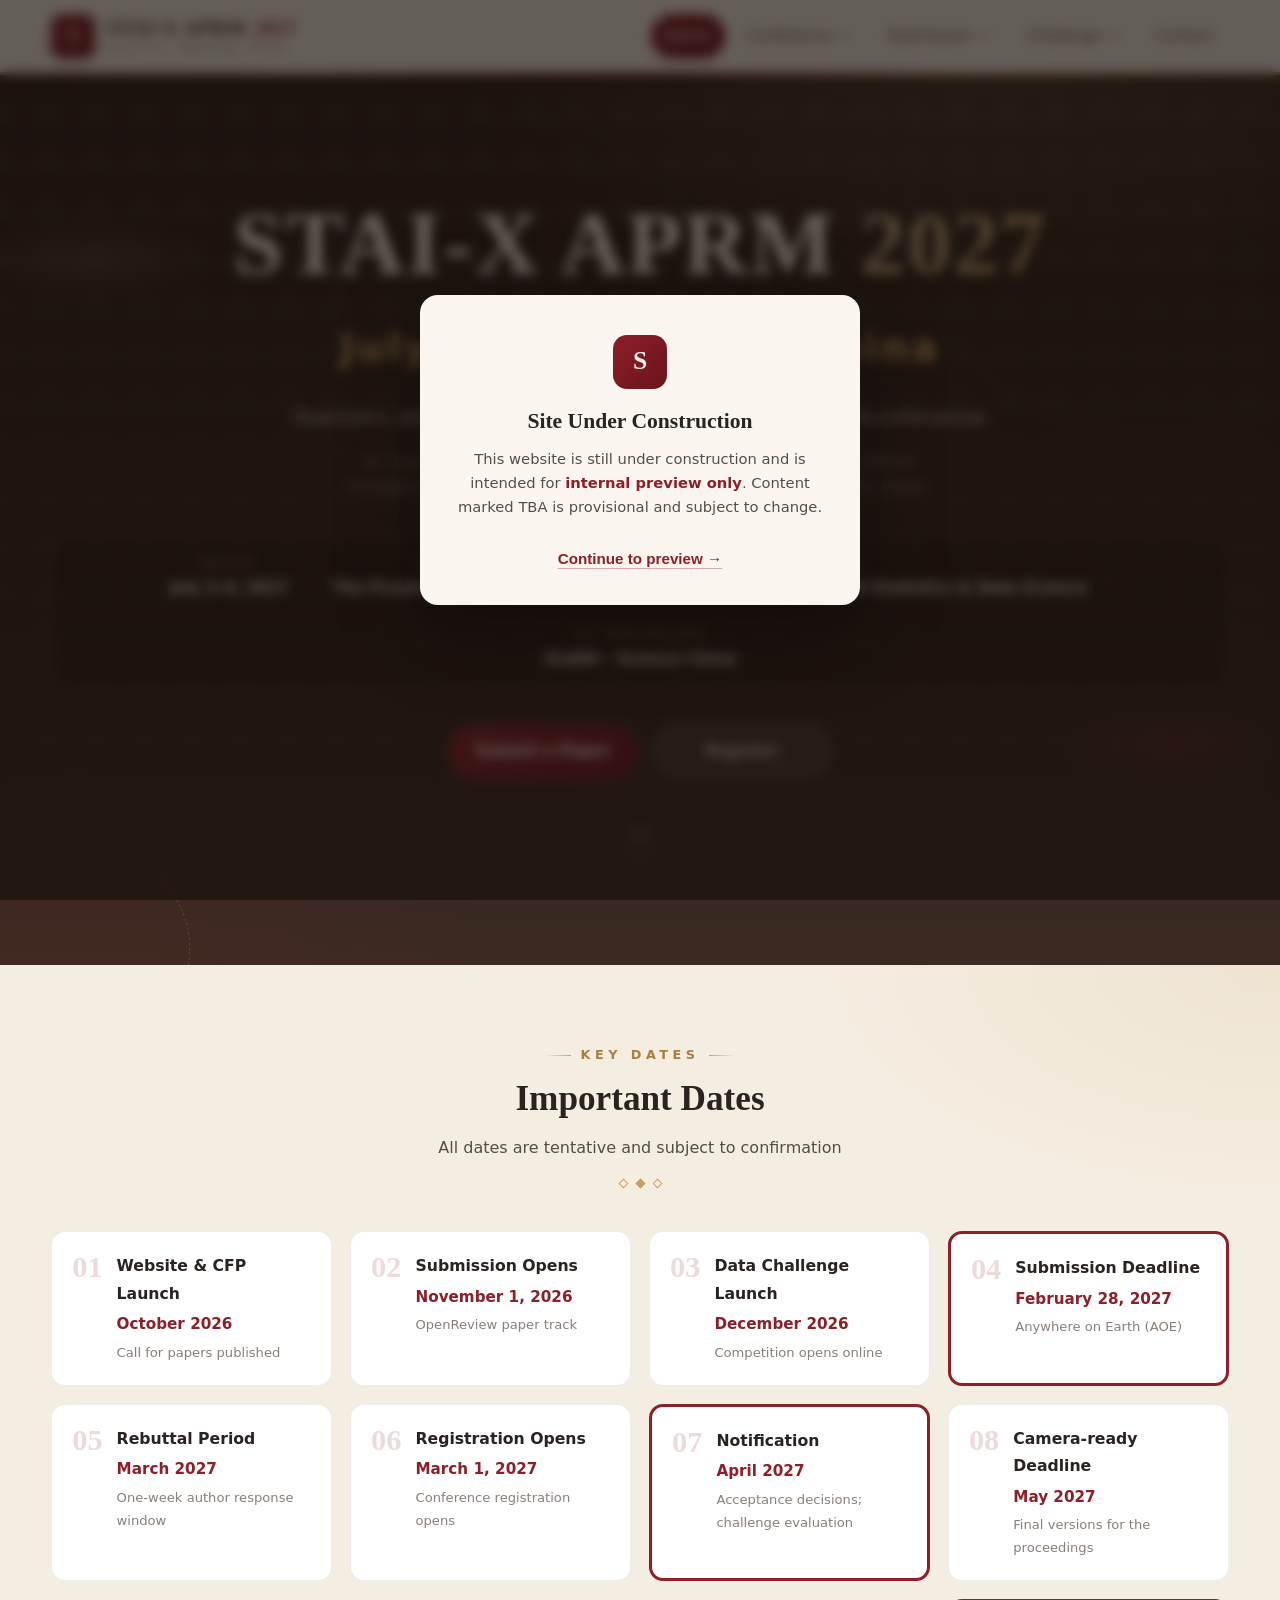
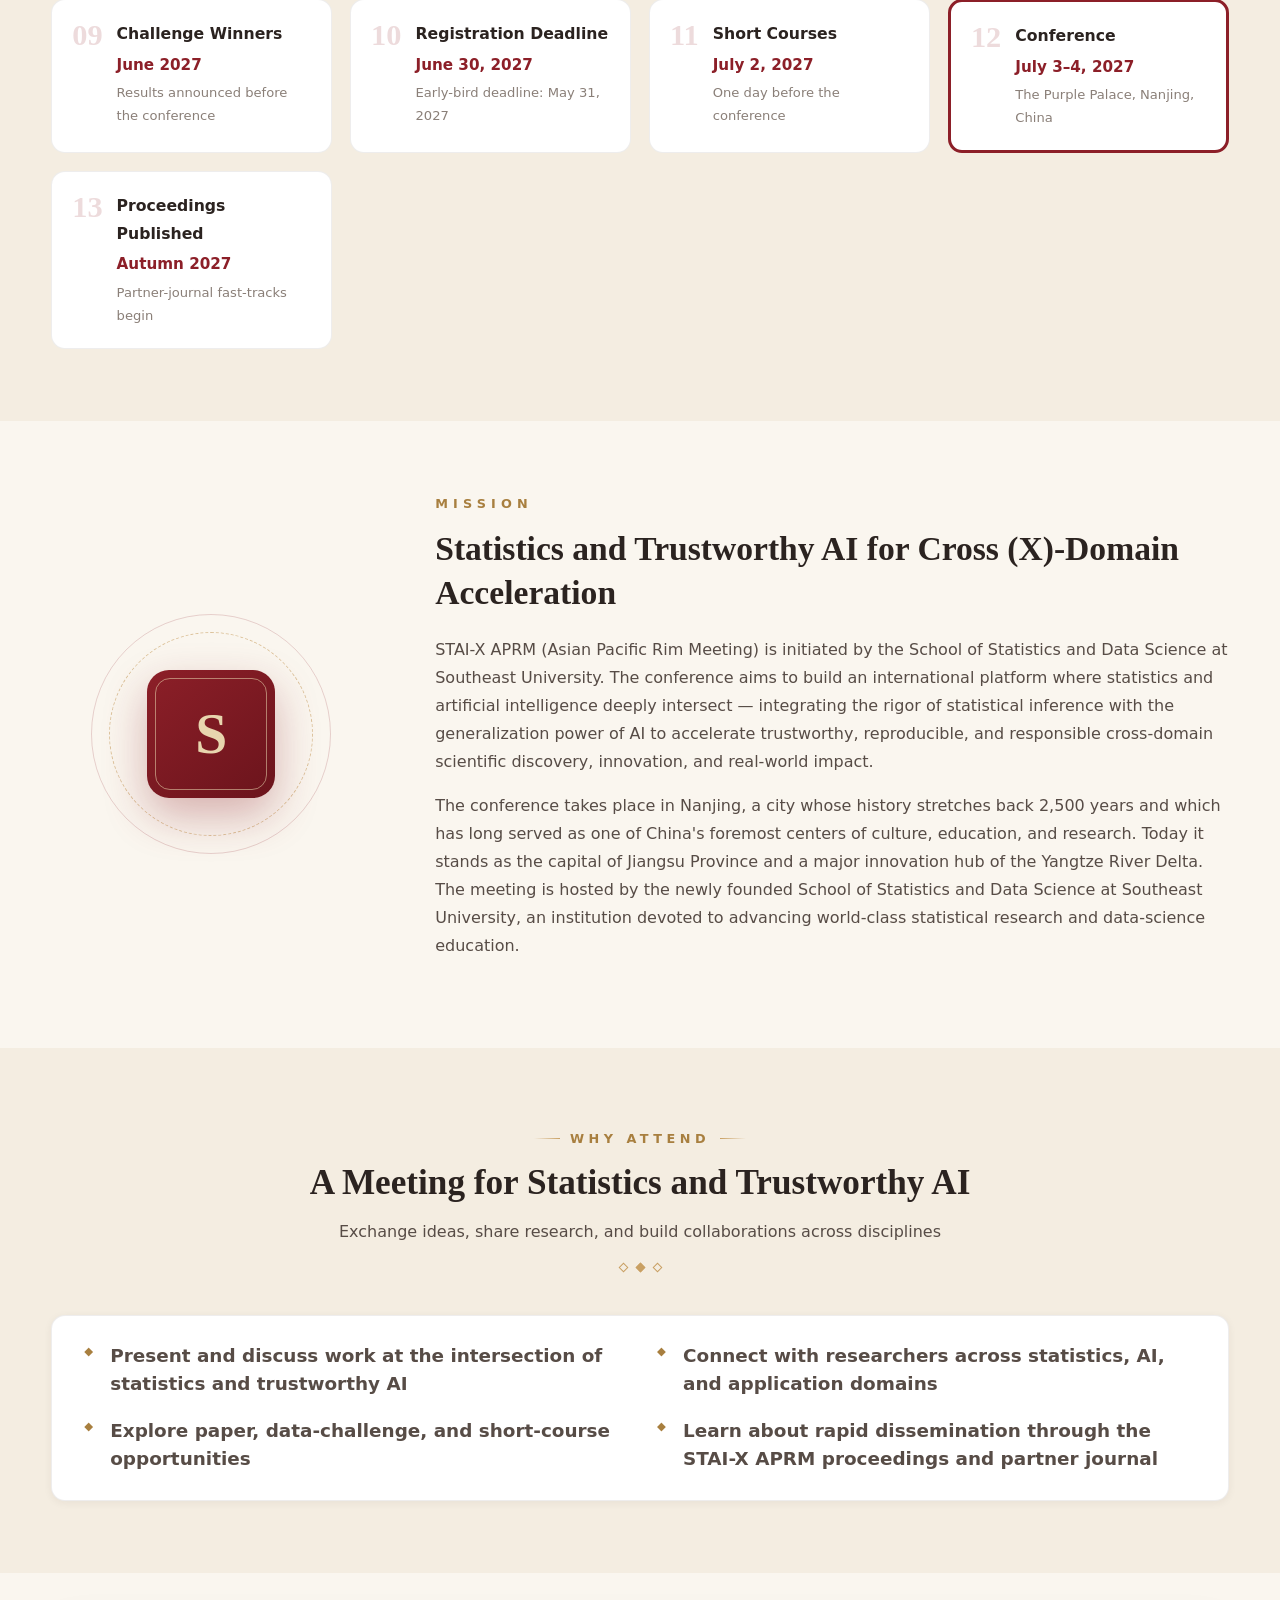
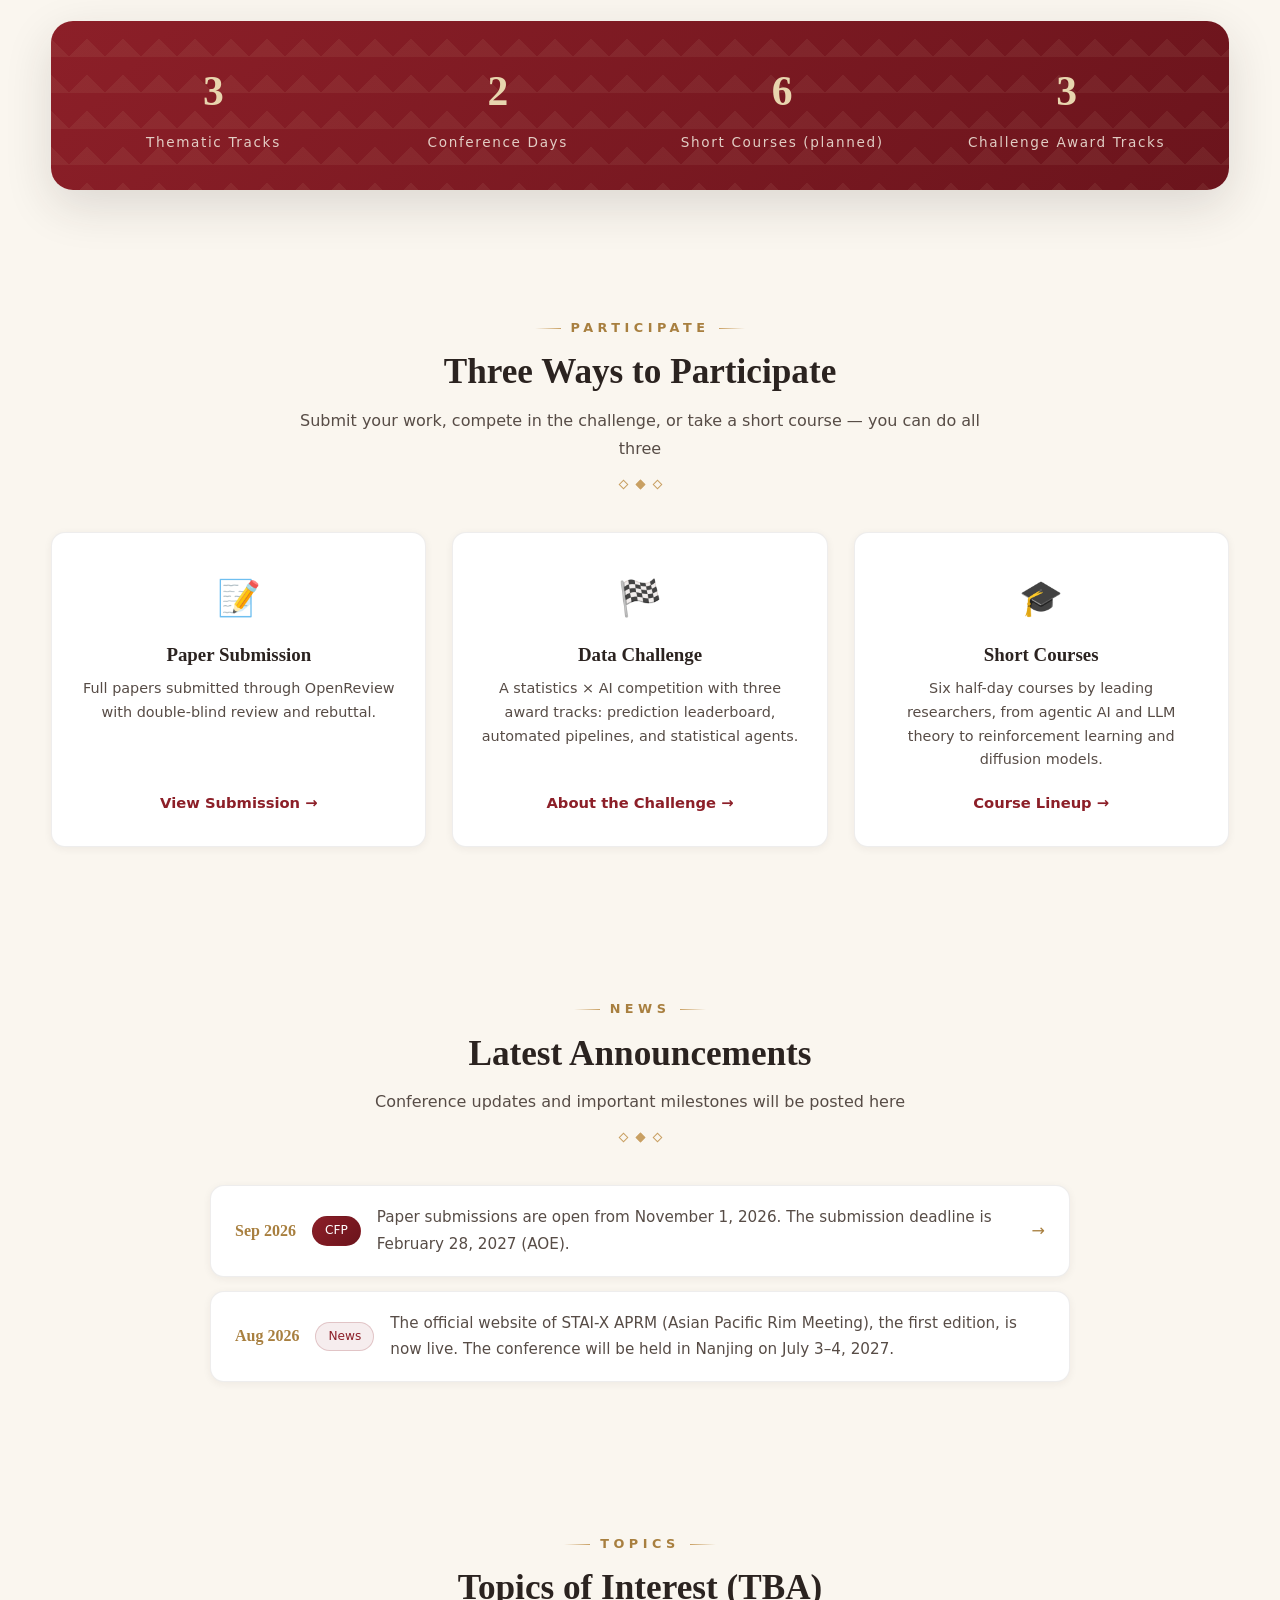
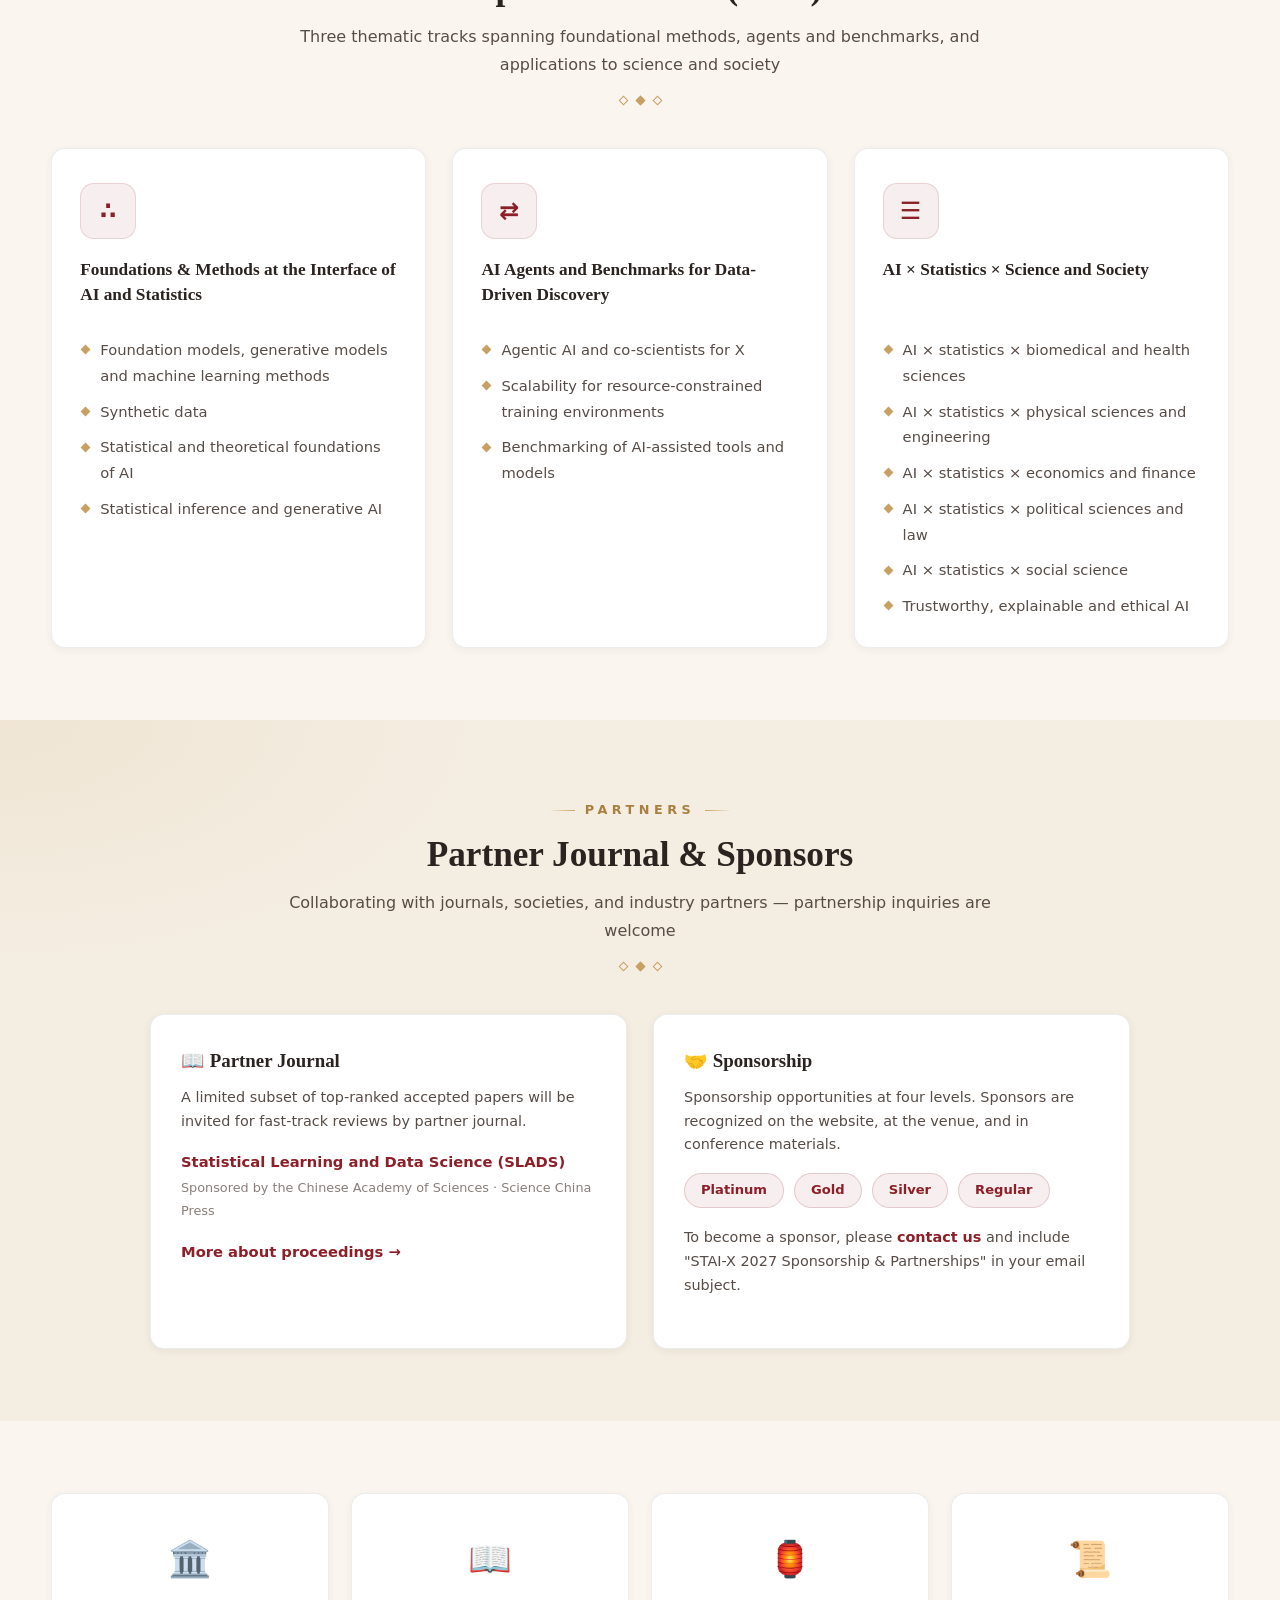
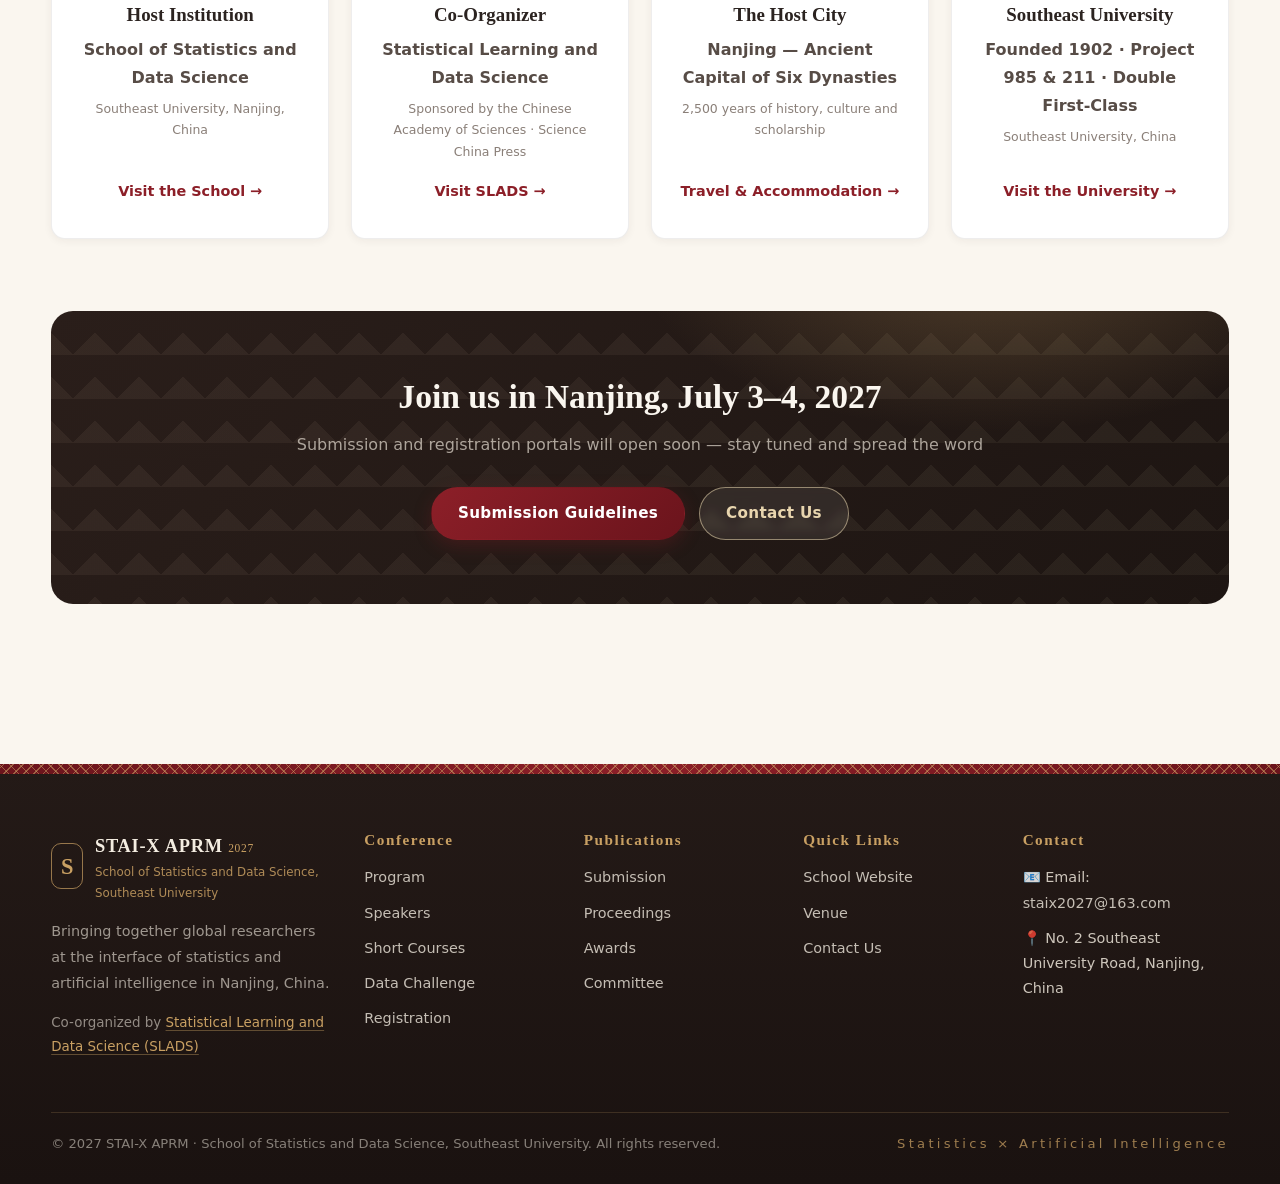
==== commit 4a36e02f: "feat: update contact links, remove poster track, and refresh short course proposals" ====
--- a/index.html
+++ b/index.html
@@ -6,9 +6,9 @@
     <meta name="description" content="STAI-X APRM 2027 — Statistics and Trustworthy AI for Cross (X)-Domain Acceleration (TBA), hosted by the School of Statistics and Data Science, Southeast University, Nanjing, China" />
     <link rel="icon" href="/assets/favicon.svg" />
     <title>STAI-X APRM | Southeast University, Nanjing</title>
-    <script type="module" crossorigin src="/assets/main-CCbUQqGE.js"></script>
-    <link rel="modulepreload" crossorigin href="/assets/main-BdzJgStl.js">
-    <link rel="stylesheet" crossorigin href="/assets/main-CoTtEZb0.css">
+    <script type="module" crossorigin src="/assets/main-BXHHIGY8.js"></script>
+    <link rel="modulepreload" crossorigin href="/assets/main-CVNgL7nm.js">
+    <link rel="stylesheet" crossorigin href="/assets/main-DsHdVVWQ.css">
   </head>
   <body>
     <div id="app"></div>
--- a/assets/main-DsHdVVWQ.css
+++ b/assets/main-DsHdVVWQ.css
@@ -0,0 +1 @@
+.header[data-v-fc92395a]{position:sticky;top:0;z-index:100;background:#faf6efeb;-webkit-backdrop-filter:blur(12px);backdrop-filter:blur(12px);transition:box-shadow .3s ease,background .3s ease}.header--scrolled[data-v-fc92395a]{background:#faf6effa;box-shadow:var(--shadow-md)}.header__inner[data-v-fc92395a]{display:flex;align-items:center;justify-content:space-between;gap:20px;padding:14px 0}.brand[data-v-fc92395a]{display:flex;align-items:center;gap:12px;color:var(--ink)}.brand__mark[data-v-fc92395a]{width:44px;height:44px;border-radius:10px;background:linear-gradient(140deg,var(--seu-red),var(--seu-red-deep));display:grid;place-items:center;box-shadow:0 4px 12px #8c1f284d;position:relative}.brand__mark[data-v-fc92395a]:after{content:"";position:absolute;top:3px;right:3px;bottom:3px;left:3px;border:1px solid rgba(232,213,174,.6);border-radius:7px}.brand__seal[data-v-fc92395a]{color:var(--yunjin-gold-light);font-family:var(--font-display);font-size:1.35rem;font-weight:700}.brand__text[data-v-fc92395a]{display:flex;flex-direction:column;line-height:1.25}.brand__name[data-v-fc92395a]{font-family:var(--font-display);font-size:1.25rem;font-weight:700;letter-spacing:.04em;display:inline-flex;align-items:center;gap:8px}.brand__name em[data-v-fc92395a]{font-style:normal;color:var(--seu-red)}.brand__badge[data-v-fc92395a]{font-family:var(--font-body);font-size:.62rem;font-weight:700;letter-spacing:.12em;text-transform:uppercase;color:var(--yunjin-gold-deep, #a8823f);border:1px solid rgba(201,160,99,.55);border-radius:999px;padding:2px 9px;white-space:nowrap;transform:translateY(-1px)}.brand__sub[data-v-fc92395a]{font-size:.72rem;color:var(--ink-mute);letter-spacing:.14em}.nav[data-v-fc92395a]{display:flex;align-items:center;gap:6px}.nav__item[data-v-fc92395a]{position:relative}.nav__link[data-v-fc92395a]{display:inline-flex;align-items:center;gap:5px;padding:9px 15px;border-radius:999px;font-size:.94rem;font-weight:500;font-family:var(--font-body);color:var(--ink-soft);background:none;border:none;cursor:pointer;transition:all .22s ease;white-space:nowrap}.nav__link[data-v-fc92395a]:hover{color:var(--seu-red);background:#8c1f2812}.nav__link--active[data-v-fc92395a]{color:#fff;background:linear-gradient(135deg,var(--seu-red),var(--seu-red-deep));box-shadow:0 4px 12px #8c1f2840}.nav__link--active[data-v-fc92395a]:hover{color:#fff}.nav__caret[data-v-fc92395a]{flex-shrink:0;margin-left:2px;opacity:.65;transition:transform .22s ease,opacity .22s ease}.nav__link:hover .nav__caret[data-v-fc92395a]{opacity:1}.nav__link--active .nav__caret[data-v-fc92395a]{opacity:.9}.nav__item--group:hover .nav__caret[data-v-fc92395a]{transform:rotate(180deg)}.dropdown[data-v-fc92395a]{position:absolute;top:100%;left:0;padding-top:8px;visibility:hidden;opacity:0;transform:translateY(-4px);transition:opacity .18s ease,transform .18s ease,visibility .18s}.dropdown--open[data-v-fc92395a]{visibility:visible;opacity:1;transform:translateY(0)}.dropdown__panel[data-v-fc92395a]{min-width:200px;background:#fff;border:1px solid var(--line-soft);border-radius:14px;box-shadow:var(--shadow-lg);padding:8px}.dropdown__link[data-v-fc92395a]{display:block;padding:10px 16px;border-radius:9px;font-size:.9rem;color:var(--ink-soft);transition:all .18s ease;white-space:nowrap}.dropdown__link[data-v-fc92395a]:hover{color:var(--seu-red);background:#8c1f280f}.dropdown__link--active[data-v-fc92395a]{color:var(--seu-red);background:#8c1f281a;font-weight:600}.header__goldline[data-v-fc92395a]{height:3px;background:linear-gradient(90deg,var(--yunjin-gold-deep),var(--yunjin-gold) 25%,var(--seu-red) 50%,var(--yunjin-gold) 75%,var(--yunjin-gold-deep))}.nav-toggle[data-v-fc92395a]{display:none;flex-direction:column;gap:5px;background:none;border:none;padding:8px;cursor:pointer}.nav-toggle span[data-v-fc92395a]{width:22px;height:2px;background:var(--ink);border-radius:2px;transition:all .25s ease}.mnav[data-v-fc92395a]{display:none}@media (max-width: 1024px){.nav[data-v-fc92395a]{display:none}.nav-toggle[data-v-fc92395a]{display:flex}.mnav[data-v-fc92395a]{position:absolute;top:100%;left:0;right:0;flex-direction:column;background:#faf6effc;padding:12px 20px 20px;gap:4px;box-shadow:var(--shadow-md);max-height:70vh;overflow-y:auto;display:none}.mnav--open[data-v-fc92395a]{display:flex}.mnav__link[data-v-fc92395a]{display:flex;align-items:center;justify-content:space-between;width:100%;text-align:center;padding:12px;border-radius:999px;font-size:.95rem;font-weight:500;font-family:var(--font-body);color:var(--ink-soft);background:none;border:none;cursor:pointer;transition:all .22s ease}.mnav__link[data-v-fc92395a]:hover,.mnav__trigger[data-v-fc92395a]:hover{color:var(--seu-red)}.mnav__link--active[data-v-fc92395a]{color:#fff;background:linear-gradient(135deg,var(--seu-red),var(--seu-red-deep))}.nav__caret--open[data-v-fc92395a]{transform:rotate(180deg)}.mnav__children[data-v-fc92395a]{display:flex;flex-direction:column;gap:2px;padding:4px 0 8px}.mnav__child[data-v-fc92395a]{padding:10px 16px 10px 28px;border-radius:9px;font-size:.9rem;color:var(--ink-soft);text-align:left;transition:all .18s ease}.mnav__child[data-v-fc92395a]:hover{color:var(--seu-red);background:#8c1f280f}.mnav__child--active[data-v-fc92395a]{color:var(--seu-red);background:#8c1f281a;font-weight:600}}.footer[data-v-545116af]{margin-top:80px;background:linear-gradient(180deg,#241a17,#1a1210);color:#f4ede1d1}.footer__lattice[data-v-545116af]{height:10px;background:repeating-linear-gradient(45deg,transparent 0 6px,rgba(201,160,99,.55) 6px 7px),repeating-linear-gradient(-45deg,transparent 0 6px,rgba(201,160,99,.55) 6px 7px),linear-gradient(90deg,var(--seu-red-deep),var(--seu-red) 50%,var(--seu-red-deep))}.footer__inner[data-v-545116af]{padding:56px 0 0}.footer__grid[data-v-545116af]{display:grid;grid-template-columns:1.5fr 1fr 1fr 1fr 1.1fr;gap:32px;padding-bottom:40px}.footer__logo[data-v-545116af]{display:flex;align-items:center;gap:12px}.footer__seal[data-v-545116af]{width:46px;height:46px;display:grid;place-items:center;border-radius:10px;border:1px solid rgba(201,160,99,.7);color:var(--yunjin-gold);font-family:var(--font-display);font-size:1.4rem;font-weight:700}.footer__name[data-v-545116af]{margin:0;font-family:var(--font-display);font-weight:700;font-size:1.15rem;color:#f4ede1;letter-spacing:.04em}.footer__first[data-v-545116af]{font-size:.72rem;font-weight:500;color:var(--yunjin-gold);letter-spacing:.06em;white-space:nowrap}.footer__host[data-v-545116af]{margin:0;font-size:.74rem;color:#c9a063d9}.footer__desc[data-v-545116af]{margin-top:16px;font-size:.9rem;line-height:1.8;color:#f4ede199}.footer__cohost[data-v-545116af]{margin-top:10px;font-size:.84rem;color:#f4ede18c}.footer__cohost a[data-v-545116af]{color:var(--yunjin-gold);text-decoration:underline;text-underline-offset:3px;text-decoration-color:#c9a06366}.footer__cohost a[data-v-545116af]:hover{text-decoration-color:var(--yunjin-gold)}.footer__col h4[data-v-545116af]{color:var(--yunjin-gold);font-size:.95rem;margin-bottom:16px;letter-spacing:.1em}.footer__col ul[data-v-545116af]{list-style:none;margin:0;padding:0;display:flex;flex-direction:column;gap:10px;font-size:.9rem}.footer__col a[data-v-545116af]{color:#f4ede1c7;transition:color .2s ease}.footer__col a[data-v-545116af]:hover{color:var(--yunjin-gold)}.footer__bottom[data-v-545116af]{border-top:1px solid rgba(201,160,99,.2);padding:20px 0 28px;display:flex;justify-content:space-between;align-items:center;gap:12px;flex-wrap:wrap;font-size:.82rem;color:#f4ede180}.footer__bottom p[data-v-545116af]{margin:0}.footer__motto[data-v-545116af]{letter-spacing:.25em;color:#c9a063bf}@media (max-width: 1080px){.footer__grid[data-v-545116af]{grid-template-columns:1fr 1fr 1fr}}@media (max-width: 760px){.footer__grid[data-v-545116af]{grid-template-columns:1fr 1fr}}@media (max-width: 640px){.footer__grid[data-v-545116af]{grid-template-columns:1fr;gap:28px}.footer__bottom[data-v-545116af]{flex-direction:column;text-align:center}}.pv-mask[data-v-9cbb23f4]{position:fixed;top:0;right:0;bottom:0;left:0;z-index:9999;display:flex;align-items:center;justify-content:center;padding:24px;background:#18100ca8;-webkit-backdrop-filter:blur(6px);backdrop-filter:blur(6px);animation:pv-fade-9cbb23f4 .3s ease}.pv-dialog[data-v-9cbb23f4]{max-width:440px;width:100%;background:var(--paper, #faf7f2);border-radius:18px;padding:40px 36px 32px;text-align:center;box-shadow:0 24px 80px #00000059;animation:pv-rise-9cbb23f4 .35s cubic-bezier(.22,1,.36,1)}.pv-seal[data-v-9cbb23f4]{width:54px;height:54px;margin:0 auto 18px;border-radius:14px;display:flex;align-items:center;justify-content:center;background:linear-gradient(135deg,var(--seu-red, #8c1f28),var(--seu-red-deep, #5f1219));color:#f4edeb;font-family:var(--font-display, serif);font-size:1.6rem;font-weight:700}.pv-title[data-v-9cbb23f4]{margin:0 0 12px;font-family:var(--font-display, serif);font-size:1.35rem;color:var(--ink, #2a2320)}.pv-text[data-v-9cbb23f4]{margin:0 0 26px;font-size:.92rem;line-height:1.65;color:var(--ink-soft, #5c534d)}.pv-text strong[data-v-9cbb23f4]{color:var(--seu-red, #8c1f28)}.pv-continue[data-v-9cbb23f4]{-webkit-appearance:none;-moz-appearance:none;appearance:none;border:none;cursor:pointer;background:transparent;padding:0;font-size:.95rem;font-weight:600;color:var(--seu-red, #8c1f28);text-decoration:underline;text-underline-offset:4px;text-decoration-color:#8c1f2859;transition:text-decoration-color .2s ease}.pv-continue[data-v-9cbb23f4]:hover{text-decoration-color:var(--seu-red, #8c1f28)}@keyframes pv-fade-9cbb23f4{0%{opacity:0}to{opacity:1}}@keyframes pv-rise-9cbb23f4{0%{opacity:0;transform:translateY(16px) scale(.97)}to{opacity:1;transform:translateY(0) scale(1)}}@media (max-width: 480px){.pv-dialog[data-v-9cbb23f4]{padding:32px 24px 26px}.pv-title[data-v-9cbb23f4]{font-size:1.15rem}}.shead[data-v-a8913cf5]{text-align:center;margin-bottom:44px}.shead__kicker[data-v-a8913cf5]{display:inline-flex;align-items:center;gap:10px;font-size:.8rem;letter-spacing:.35em;text-transform:uppercase;color:var(--yunjin-gold-deep);font-weight:600;margin:0 0 10px}.shead__kicker[data-v-a8913cf5]:before,.shead__kicker[data-v-a8913cf5]:after{content:"";width:26px;height:1px;background:linear-gradient(90deg,transparent,var(--yunjin-gold))}.shead__kicker[data-v-a8913cf5]:after{background:linear-gradient(90deg,var(--yunjin-gold),transparent)}.shead__title[data-v-a8913cf5]{font-size:clamp(1.6rem,3.2vw,2.2rem);font-weight:700;margin:0}.shead__subtitle[data-v-a8913cf5]{margin:12px auto 0;max-width:720px;color:var(--ink-soft)}.shead__lattice[data-v-a8913cf5]{display:flex;justify-content:center;gap:10px;margin-top:18px}.shead__lattice i[data-v-a8913cf5]{width:7px;height:7px;border:1px solid var(--yunjin-gold);transform:rotate(45deg)}.shead__lattice i.is-fill[data-v-a8913cf5]{background:var(--yunjin-gold)}.hero[data-v-c47fb9f8]{position:relative;padding:110px 0 96px;overflow:hidden;background:radial-gradient(900px 480px at 78% -8%,rgba(201,160,99,.22),transparent 62%),radial-gradient(800px 460px at 6% 108%,rgba(140,31,40,.14),transparent 60%),linear-gradient(180deg,#241a17,#2e211c 55%,#3a2a22);color:#f4ede1;text-align:center}.hero__decor[data-v-c47fb9f8]{position:absolute;top:0;right:0;bottom:0;left:0;pointer-events:none}.hero__lattice[data-v-c47fb9f8]{position:absolute;top:0;right:0;bottom:0;left:0;background-image:linear-gradient(45deg,rgba(232,213,174,.05) 25%,transparent 25.5%),linear-gradient(-45deg,rgba(232,213,174,.05) 25%,transparent 25.5%);background-size:48px 48px;-webkit-mask-image:linear-gradient(180deg,rgba(0,0,0,.9),transparent 90%);mask-image:linear-gradient(180deg,rgba(0,0,0,.9),transparent 90%)}.hero__cloud[data-v-c47fb9f8]{position:absolute;width:340px;height:120px;border-radius:999px;filter:blur(6px);opacity:.5}.hero__cloud--1[data-v-c47fb9f8]{top:14%;left:-80px;background:radial-gradient(closest-side,rgba(201,160,99,.35),transparent 70%);animation:floatY 9s ease-in-out infinite}.hero__cloud--2[data-v-c47fb9f8]{bottom:18%;right:-60px;background:radial-gradient(closest-side,rgba(179,39,51,.4),transparent 70%);animation:floatY 11s ease-in-out infinite reverse}.hero__ring[data-v-c47fb9f8]{position:absolute;width:560px;height:560px;border:1px solid rgba(232,213,174,.14);border-radius:50%;top:-200px;right:-160px}.hero__petal[data-v-c47fb9f8]{position:absolute;width:300px;height:300px;bottom:-160px;left:-110px;border:1px dashed rgba(201,160,99,.25);border-radius:42% 58% 60% 40%/45% 40% 60% 55%}.hero__inner[data-v-c47fb9f8]{position:relative}.hero__title[data-v-c47fb9f8]{font-family:var(--font-display);font-size:clamp(3rem,8vw,5.6rem);font-weight:800;margin:0;letter-spacing:.02em;color:#faf6ef;text-shadow:0 4px 30px rgba(0,0,0,.35)}.hero__year[data-v-c47fb9f8]{color:var(--yunjin-gold);background:linear-gradient(135deg,#e8d5ae,#c9a063);-webkit-background-clip:text;background-clip:text;-webkit-text-fill-color:transparent}.hero__event-meta[data-v-c47fb9f8]{margin:12px auto 0;font-family:var(--font-body);font-size:clamp(1.2rem,3vw,2.4rem);font-weight:600;letter-spacing:.08em;color:var(--yunjin-gold)}.hero__cn[data-v-c47fb9f8]{margin:18px auto 0;max-width:820px;font-family:var(--font-display);font-size:clamp(1.05rem,2.2vw,1.45rem);color:#f4ede1f0;letter-spacing:.06em;line-height:1.5}.hero__tba[data-v-c47fb9f8]{font-size:.72em;opacity:.62;letter-spacing:.08em}.hero__en[data-v-c47fb9f8]{margin:16px auto 0;max-width:640px;font-size:.9rem;color:#f4ede18c;letter-spacing:.04em;line-height:1.7}.hero__meta[data-v-c47fb9f8]{margin:38px auto 0;display:inline-flex;align-items:center;gap:22px;flex-wrap:wrap;justify-content:center;padding:16px 30px;border:1px solid rgba(232,213,174,.25);border-radius:var(--radius-lg);background:#00000038;-webkit-backdrop-filter:blur(6px);backdrop-filter:blur(6px)}.hero__meta-item[data-v-c47fb9f8]{display:flex;flex-direction:column;align-items:center;gap:2px}.hero__meta-label[data-v-c47fb9f8]{font-size:.7rem;letter-spacing:.35em;color:var(--yunjin-gold);text-transform:uppercase}.hero__meta-value[data-v-c47fb9f8]{font-size:.95rem;font-weight:600;color:#f4ede1}.hero__meta-divider[data-v-c47fb9f8]{width:1px;height:34px;background:linear-gradient(180deg,transparent,rgba(232,213,174,.4),transparent)}.hero__actions[data-v-c47fb9f8]{margin-top:36px;display:flex;gap:16px;justify-content:center;flex-wrap:wrap}.hero__actions .btn[data-v-c47fb9f8]{min-width:178px;justify-content:center}.hero__scroll[data-v-c47fb9f8]{margin-top:46px;display:inline-block}.hero__scroll span[data-v-c47fb9f8]{display:block;width:22px;height:36px;border:1.5px solid rgba(232,213,174,.5);border-radius:12px;position:relative}.hero__scroll span[data-v-c47fb9f8]:after{content:"";position:absolute;top:7px;left:50%;width:3px;height:7px;border-radius:2px;background:var(--yunjin-gold);transform:translate(-50%);animation:scrollHint-c47fb9f8 1.8s ease-in-out infinite}@keyframes scrollHint-c47fb9f8{0%,to{opacity:1;transform:translate(-50%)}55%{opacity:.25;transform:translate(-50%,10px)}}.mission__grid[data-v-c47fb9f8]{display:grid;grid-template-columns:320px 1fr;gap:64px;align-items:center}.mission__mark[data-v-c47fb9f8]{position:relative;width:240px;height:240px;margin:0 auto;display:grid;place-items:center}.mission__seal[data-v-c47fb9f8]{width:128px;height:128px;display:grid;place-items:center;border-radius:22px;background:linear-gradient(140deg,var(--seu-red),var(--seu-red-deep));color:var(--yunjin-gold-light);font-family:var(--font-display);font-size:3.6rem;font-weight:700;box-shadow:0 18px 44px #8c1f2852;position:relative;z-index:1}.mission__seal[data-v-c47fb9f8]:after{content:"";position:absolute;top:8px;right:8px;bottom:8px;left:8px;border:1px solid rgba(232,213,174,.55);border-radius:15px}.mission__ring[data-v-c47fb9f8]{position:absolute;top:18px;right:18px;bottom:18px;left:18px;border:1px dashed rgba(201,160,99,.6);border-radius:50%;animation:spin-c47fb9f8 26s linear infinite}.mission__ring--2[data-v-c47fb9f8]{top:0;right:0;bottom:0;left:0;border-style:solid;border-color:#8c1f282e;animation-duration:40s;animation-direction:reverse}@keyframes spin-c47fb9f8{to{transform:rotate(360deg)}}.mission__kicker[data-v-c47fb9f8]{font-size:.8rem;letter-spacing:.4em;text-transform:uppercase;color:var(--yunjin-gold-deep);font-weight:600;margin:0 0 12px}.mission__title[data-v-c47fb9f8]{font-size:clamp(1.5rem,3vw,2.1rem);font-weight:700;margin:0 0 22px}.mission__tba[data-v-c47fb9f8]{font-size:.6em;font-weight:500;opacity:.55}.mission__text[data-v-c47fb9f8]{color:var(--ink-soft);margin:0 0 16px}.why-attend[data-v-c47fb9f8]{background:var(--paper-warm)}.why-attend__list[data-v-c47fb9f8]{margin:0;padding:26px 32px;list-style:none;display:grid;grid-template-columns:1fr 1fr;gap:18px 34px}.why-attend__list li[data-v-c47fb9f8]{position:relative;padding-left:26px;font-size:1.15rem;font-weight:600;line-height:1.55;color:var(--ink-soft)}.why-attend__list li[data-v-c47fb9f8]:before{content:"◆";position:absolute;left:0;top:.15em;color:var(--yunjin-gold-deep);font-size:.72rem}.stats__bar[data-v-c47fb9f8]{display:grid;grid-template-columns:repeat(4,1fr);background:linear-gradient(135deg,var(--seu-red),var(--seu-red-deep));border-radius:var(--radius-lg);padding:34px 20px;box-shadow:var(--shadow-lg);position:relative;overflow:hidden}.stats__bar[data-v-c47fb9f8]:before{content:"";position:absolute;top:0;right:0;bottom:0;left:0;background-image:linear-gradient(45deg,rgba(232,213,174,.07) 25%,transparent 25.5%),linear-gradient(-45deg,rgba(232,213,174,.07) 25%,transparent 25.5%);background-size:36px 36px;pointer-events:none}.stats__item[data-v-c47fb9f8]{text-align:center;color:#f4ede1;position:relative}.stats__value[data-v-c47fb9f8]{display:block;font-family:var(--font-display);font-size:clamp(1.8rem,3.4vw,2.6rem);font-weight:800;color:var(--yunjin-gold-light)}.stats__label[data-v-c47fb9f8]{font-size:.85rem;letter-spacing:.12em;opacity:.85}.activities__grid[data-v-c47fb9f8]{display:grid;grid-template-columns:repeat(3,1fr);gap:26px}.activities__card[data-v-c47fb9f8]{padding:34px 28px 30px;display:flex;flex-direction:column;text-align:center}.activities__icon[data-v-c47fb9f8]{font-size:2.2rem;display:block;margin-bottom:14px}.activities__card h3[data-v-c47fb9f8]{font-size:1.18rem;margin-bottom:10px}.activities__card p[data-v-c47fb9f8]{margin:0 0 18px;font-size:.9rem;color:var(--ink-soft);line-height:1.65;flex:1}.activities__link[data-v-c47fb9f8]{font-weight:600;font-size:.92rem}.announcements__list[data-v-c47fb9f8]{display:flex;flex-direction:column;gap:14px;max-width:860px;margin:0 auto}.announcements__item[data-v-c47fb9f8]{display:flex;align-items:center;gap:16px;padding:18px 24px;color:var(--ink)}.announcements__date[data-v-c47fb9f8]{font-family:var(--font-display);font-weight:700;color:var(--yunjin-gold-deep);white-space:nowrap}.announcements__tag[data-v-c47fb9f8]{flex-shrink:0;padding:3px 12px;font-size:.76rem;border-radius:999px;background:#8c1f2814;color:var(--seu-red);border:1px solid rgba(140,31,40,.2);white-space:nowrap}.announcements__tag--hot[data-v-c47fb9f8]{background:linear-gradient(135deg,var(--seu-red),var(--seu-red-deep));color:#fff;border-color:transparent}.announcements__text[data-v-c47fb9f8]{flex:1;color:var(--ink-soft);font-size:.95rem}.announcements__arrow[data-v-c47fb9f8]{color:var(--yunjin-gold-deep);transition:transform .25s ease}.announcements__item:hover .announcements__arrow[data-v-c47fb9f8]{transform:translate(4px)}.topics__grid[data-v-c47fb9f8]{display:grid;grid-template-columns:repeat(3,1fr);gap:26px}.topics__card[data-v-c47fb9f8]{padding:34px 28px 28px;position:relative;overflow:hidden}.topics__card[data-v-c47fb9f8]:before{content:"";position:absolute;top:0;left:0;right:0;height:4px;background:linear-gradient(90deg,var(--seu-red),var(--yunjin-gold));transform:scaleX(0);transform-origin:left;transition:transform .35s ease}.topics__card[data-v-c47fb9f8]:hover:before{transform:scaleX(1)}.topics__icon[data-v-c47fb9f8]{width:56px;height:56px;display:grid;place-items:center;border-radius:14px;background:#8c1f2812;color:var(--seu-red);font-size:1.5rem;font-weight:700;margin-bottom:18px;border:1px solid rgba(140,31,40,.14)}.topics__title[data-v-c47fb9f8]{font-size:1.08rem;font-weight:700;margin-bottom:18px;line-height:1.45;min-height:62px}.topics__list[data-v-c47fb9f8]{list-style:none;padding:0;margin:0;display:flex;flex-direction:column;gap:10px}.topics__list li[data-v-c47fb9f8]{position:relative;padding-left:20px;color:var(--ink-soft);font-size:.92rem}.topics__list li[data-v-c47fb9f8]:before{content:"";position:absolute;left:2px;top:.62em;width:7px;height:7px;transform:rotate(45deg);background:var(--yunjin-gold)}.dates[data-v-c47fb9f8]{background:radial-gradient(800px 400px at 100% 0%,rgba(201,160,99,.12),transparent 60%),var(--paper-warm)}.dates--priority[data-v-c47fb9f8]{padding-top:72px}.dates__grid[data-v-c47fb9f8]{display:grid;grid-template-columns:repeat(4,1fr);gap:18px}.dates__item[data-v-c47fb9f8]{display:flex;gap:14px;background:var(--card);border:1px solid var(--line-soft);border-radius:var(--radius-md);padding:20px;transition:transform .25s ease,box-shadow .25s ease}.dates__item[data-v-c47fb9f8]:hover{transform:translateY(-3px);box-shadow:var(--shadow-md)}.dates__item--featured[data-v-c47fb9f8]{border:3px solid var(--seu-red)}.dates__num[data-v-c47fb9f8]{font-family:var(--font-display);font-size:1.9rem;font-weight:800;color:#8c1f2829;line-height:1}.dates__label[data-v-c47fb9f8]{margin:0;font-weight:700;color:var(--ink);font-size:.98rem}.dates__value[data-v-c47fb9f8]{margin:4px 0 0;color:var(--seu-red);font-weight:600;font-size:.95rem}.dates__note[data-v-c47fb9f8]{margin:4px 0 0;color:var(--ink-mute);font-size:.82rem}.partners[data-v-c47fb9f8]{background:radial-gradient(800px 400px at 0% 0%,rgba(201,160,99,.1),transparent 60%),var(--paper-warm)}.partners__grid[data-v-c47fb9f8]{display:grid;grid-template-columns:1fr 1fr;gap:26px;max-width:980px;margin:0 auto}.partners__card[data-v-c47fb9f8]{padding:34px 30px}.partners__card h3[data-v-c47fb9f8]{font-size:1.18rem;margin-bottom:12px}.partners__card p[data-v-c47fb9f8]{margin:0 0 16px;font-size:.9rem;color:var(--ink-soft);line-height:1.65}.partners__card ul[data-v-c47fb9f8]{list-style:none;margin:0 0 16px;padding:0;display:flex;flex-direction:column;gap:8px}.partners__card li[data-v-c47fb9f8]{font-size:.88rem;color:var(--ink-mute)}.partners__card li a[data-v-c47fb9f8]{color:var(--seu-red);font-weight:600;font-size:.92rem}.partners__journal-note[data-v-c47fb9f8]{display:block;margin-top:2px;font-size:.8rem}.partners__levels[data-v-c47fb9f8]{display:flex;gap:10px;flex-wrap:wrap;margin-bottom:18px}.partners__level[data-v-c47fb9f8]{padding:5px 16px;border-radius:999px;font-size:.82rem;font-weight:600;background:#8c1f2812;border:1px solid rgba(140,31,40,.18);color:var(--seu-red)}.partners__link[data-v-c47fb9f8]{font-weight:600;font-size:.92rem}.host__grid[data-v-c47fb9f8]{display:grid;grid-template-columns:repeat(4,1fr);gap:22px}.host__card[data-v-c47fb9f8]{padding:34px 28px;text-align:center;display:flex;flex-direction:column;align-items:center}.host__icon[data-v-c47fb9f8]{font-size:2.2rem;display:block;margin-bottom:14px}.host__card h3[data-v-c47fb9f8]{font-size:1.18rem;margin-bottom:8px}.host__card p[data-v-c47fb9f8]{margin:0;color:var(--ink-soft);font-weight:600}.host__sub[data-v-c47fb9f8]{margin-top:6px!important;font-size:.78rem!important;color:var(--ink-mute)!important;font-weight:400!important}.host__link[data-v-c47fb9f8]{display:inline-block;margin-top:auto;padding-top:16px;font-size:.9rem;font-weight:600}.cta[data-v-c47fb9f8]{padding:0 0 80px}.cta__box[data-v-c47fb9f8]{position:relative;text-align:center;padding:64px 28px;border-radius:var(--radius-lg);background:radial-gradient(600px 300px at 80% -20%,rgba(201,160,99,.28),transparent 60%),linear-gradient(135deg,#2a1e1a,#1d1512);color:#f4ede1;overflow:hidden}.cta__lattice[data-v-c47fb9f8]{position:absolute;top:0;right:0;bottom:0;left:0;background-image:linear-gradient(45deg,rgba(232,213,174,.06) 25%,transparent 25.5%),linear-gradient(-45deg,rgba(232,213,174,.06) 25%,transparent 25.5%);background-size:44px 44px;pointer-events:none}.cta__title[data-v-c47fb9f8]{position:relative;font-size:clamp(1.5rem,3.2vw,2.1rem);margin:0 0 12px;color:#faf6ef}.cta__sub[data-v-c47fb9f8]{position:relative;color:#f4ede1a6;margin:0 0 28px}.cta__actions[data-v-c47fb9f8]{position:relative;display:flex;gap:14px;justify-content:center;flex-wrap:wrap}@media (max-width: 1024px){.mission__grid[data-v-c47fb9f8]{grid-template-columns:1fr;gap:40px}}@media (max-width: 960px){.topics__grid[data-v-c47fb9f8],.host__grid[data-v-c47fb9f8],.dates__grid[data-v-c47fb9f8]{grid-template-columns:1fr 1fr}.activities__grid[data-v-c47fb9f8],.partners__grid[data-v-c47fb9f8]{grid-template-columns:1fr}.stats__bar[data-v-c47fb9f8]{grid-template-columns:repeat(2,1fr);gap:22px 0}}@media (max-width: 720px){.why-attend__list[data-v-c47fb9f8]{grid-template-columns:1fr}}@media (max-width: 640px){.hero[data-v-c47fb9f8]{padding:80px 0 70px}.topics__grid[data-v-c47fb9f8],.dates__grid[data-v-c47fb9f8],.host__grid[data-v-c47fb9f8]{grid-template-columns:1fr}.why-attend__list[data-v-c47fb9f8]{padding:24px}.hero__meta[data-v-c47fb9f8]{gap:14px;padding:14px 18px}.hero__meta-divider[data-v-c47fb9f8]{display:none}.announcements__item[data-v-c47fb9f8]{flex-wrap:wrap}}.phero[data-v-890bb2dc]{position:relative;padding:84px 0 64px;background:radial-gradient(1200px 500px at 85% -10%,rgba(201,160,99,.18),transparent 60%),radial-gradient(900px 420px at 8% 110%,rgba(140,31,40,.1),transparent 60%),linear-gradient(180deg,#FBF8F1,var(--paper));overflow:hidden;text-align:center}.phero__bg[data-v-890bb2dc]{position:absolute;top:0;right:0;bottom:0;left:0;pointer-events:none}.phero__lattice[data-v-890bb2dc]{position:absolute;top:0;right:0;bottom:0;left:0;background-image:linear-gradient(45deg,rgba(140,31,40,.035) 25%,transparent 25.5%),linear-gradient(-45deg,rgba(140,31,40,.035) 25%,transparent 25.5%);background-size:42px 42px;-webkit-mask-image:linear-gradient(180deg,rgba(0,0,0,.9),transparent 85%);mask-image:linear-gradient(180deg,rgba(0,0,0,.9),transparent 85%)}.phero__ring[data-v-890bb2dc]{position:absolute;border:1px solid rgba(201,160,99,.35);border-radius:50%}.phero__ring--1[data-v-890bb2dc]{width:420px;height:420px;top:-220px;right:-120px}.phero__ring--2[data-v-890bb2dc]{width:260px;height:260px;bottom:-140px;left:-80px;border-color:#8c1f282e}.phero__inner[data-v-890bb2dc]{position:relative}.phero__kicker[data-v-890bb2dc]{display:inline-block;font-size:.8rem;letter-spacing:.45em;text-transform:uppercase;color:var(--yunjin-gold-deep);font-weight:600;margin:0 0 14px}.phero__title[data-v-890bb2dc]{font-size:clamp(2rem,4.5vw,3rem);font-weight:700;margin:0}.phero__subtitle[data-v-890bb2dc]{margin:16px auto 0;max-width:760px;color:var(--ink-soft);font-size:1.02rem}.filter[data-v-95bbc789]{display:flex;justify-content:center;gap:10px;flex-wrap:wrap;margin-bottom:36px}.filter__btn[data-v-95bbc789]{padding:9px 22px;border-radius:999px;border:1px solid var(--line);background:var(--card);color:var(--ink-soft);font-weight:600;font-size:.9rem;cursor:pointer;transition:all .22s ease}.filter__btn[data-v-95bbc789]:hover{border-color:var(--seu-red);color:var(--seu-red)}.filter__btn--active[data-v-95bbc789]{background:linear-gradient(135deg,var(--seu-red),var(--seu-red-deep));border-color:transparent;color:#fff;box-shadow:0 5px 14px #8c1f2840}.speaker-grid[data-v-95bbc789]{display:grid;grid-template-columns:repeat(4,1fr);gap:24px}.speaker-card[data-v-95bbc789]{padding:26px 20px;text-align:center}.speaker-card__photo[data-v-95bbc789]{width:110px;height:110px;margin:0 auto 16px;border-radius:50%;overflow:hidden;border:3px solid var(--yunjin-gold-light);box-shadow:0 8px 20px #8c1f2824}.speaker-card__placeholder[data-v-95bbc789]{width:100%;height:100%;display:grid;place-items:center;background:linear-gradient(140deg,var(--paper-warm),#EFE6D6);color:#8c1f2866;font-family:var(--font-display);font-size:2.2rem;font-weight:700}.speaker-card__photo img[data-v-95bbc789]{width:100%;height:100%;object-fit:cover}.speaker-card__tag[data-v-95bbc789]{display:inline-block;font-size:.72rem;padding:2px 12px;border-radius:999px;background:#c9a06329;color:var(--yunjin-gold-deep);border:1px solid rgba(201,160,99,.35);margin-bottom:8px}.speaker-card__name[data-v-95bbc789]{font-size:1.08rem;margin-bottom:4px}.speaker-card__org[data-v-95bbc789]{margin:0;font-size:.85rem;color:var(--ink-mute)}.tba-note[data-v-95bbc789]{margin-top:48px;padding:40px 28px 44px;background:var(--paper-warm)}@media (max-width: 960px){.speaker-grid[data-v-95bbc789]{grid-template-columns:repeat(2,1fr)}}@media (max-width: 480px){.speaker-grid[data-v-95bbc789]{grid-template-columns:1fr}}.day-tabs[data-v-87d97783]{display:flex;justify-content:center;gap:14px;flex-wrap:wrap;margin-bottom:40px}.day-tab[data-v-87d97783]{display:flex;flex-direction:column;align-items:center;gap:2px;padding:14px 28px;border-radius:var(--radius-md);border:1px solid var(--line);background:var(--card);cursor:pointer;transition:all .25s ease}.day-tab__label[data-v-87d97783]{font-family:var(--font-display);font-weight:700;font-size:1.02rem;color:var(--ink)}.day-tab__date[data-v-87d97783]{font-size:.76rem;color:var(--ink-mute)}.day-tab[data-v-87d97783]:hover{border-color:var(--seu-red);transform:translateY(-2px)}.day-tab--active[data-v-87d97783]{background:linear-gradient(135deg,var(--seu-red),var(--seu-red-deep));border-color:transparent;box-shadow:0 8px 20px #8c1f2847}.day-tab--active .day-tab__label[data-v-87d97783]{color:#fff}.day-tab--active .day-tab__date[data-v-87d97783]{color:var(--yunjin-gold-light)}.timeline[data-v-87d97783]{max-width:880px;margin:0 auto;position:relative;padding-left:0}.tl-item[data-v-87d97783]{display:grid;grid-template-columns:150px 30px 1fr;gap:0;align-items:stretch}.tl-item__time[data-v-87d97783]{text-align:right;padding:20px 14px 0 0;font-family:var(--font-display);font-weight:700;color:var(--ink-soft);font-size:.92rem;white-space:nowrap}.tl-item__node[data-v-87d97783]{position:relative;display:flex;justify-content:center;padding-top:27px}.tl-item__node[data-v-87d97783]:before{content:"";position:absolute;top:0;bottom:0;left:50%;width:2px;transform:translate(-50%);background:linear-gradient(180deg,var(--line),rgba(201,160,99,.4))}.tl-item:last-child .tl-item__node[data-v-87d97783]:before{bottom:auto;height:30px}.tl-item__node[data-v-87d97783]:after{content:"";position:relative;width:12px;height:12px;border-radius:50%;background:var(--card);border:3px solid var(--seu-red);z-index:1}.tl-item--break .tl-item__node[data-v-87d97783]:after{border-color:var(--yunjin-gold);width:9px;height:9px}.tl-item__card[data-v-87d97783]{margin:12px 0 12px 16px;background:var(--card);border:1px solid var(--line-soft);border-left:3px solid var(--seu-red);border-radius:var(--radius-sm);padding:18px 22px;box-shadow:var(--shadow-sm);transition:transform .22s ease,box-shadow .22s ease}.tl-item__card[data-v-87d97783]:hover{transform:translate(4px);box-shadow:var(--shadow-md)}.tl-item--break .tl-item__card[data-v-87d97783]{border-left-color:var(--yunjin-gold);background:var(--paper-warm);padding:12px 22px}.tl-item--break .tl-item__card h3[data-v-87d97783]{color:var(--ink-soft);font-size:1rem}.tl-item--panel .tl-item__card[data-v-87d97783]{border-left-color:#7a4a8c}.tl-item--course .tl-item__card[data-v-87d97783]{border-left-color:#3e5c8a}.tl-item--social .tl-item__card[data-v-87d97783]{border-left-color:var(--yunjin-gold-deep)}.tl-item__head[data-v-87d97783]{display:flex;align-items:center;gap:12px;flex-wrap:wrap}.tl-item__head h3[data-v-87d97783]{font-size:1.02rem}.tl-item__badge[data-v-87d97783]{font-size:.7rem;padding:2px 10px;border-radius:999px;background:#8c1f2814;color:var(--seu-red);border:1px solid rgba(140,31,40,.2);white-space:nowrap}.tl-item--break .tl-item__badge[data-v-87d97783]{background:#c9a06324;color:var(--yunjin-gold-deep);border-color:#c9a06366}.tl-item__card p[data-v-87d97783]{margin:8px 0 0;color:var(--ink-mute);font-size:.88rem}.program-note[data-v-87d97783]{text-align:center;margin-top:36px;color:var(--ink-mute);font-size:.86rem}@media (max-width: 720px){.tl-item[data-v-87d97783]{grid-template-columns:1fr}.tl-item__time[data-v-87d97783]{text-align:left;padding:6px 0 0 2px}.tl-item__node[data-v-87d97783]{display:none}.tl-item__card[data-v-87d97783]{margin-left:0;margin-top:6px}}.info-bar[data-v-aa51bafe]{display:grid;grid-template-columns:repeat(4,1fr);gap:18px;background:var(--card);border:1px solid var(--line-soft);border-radius:var(--radius-lg);padding:24px 26px;box-shadow:var(--shadow-sm)}.info-item[data-v-aa51bafe]{display:flex;gap:12px;align-items:flex-start}.info-item__icon[data-v-aa51bafe]{font-size:1.4rem;line-height:1.5}.info-item__title[data-v-aa51bafe]{margin:0;font-weight:700;font-size:.9rem;color:var(--seu-red)}.info-item__text[data-v-aa51bafe]{margin:2px 0 0;font-size:.84rem;color:var(--ink-soft);line-height:1.55}.proposal-call[data-v-aa51bafe]{padding:36px 28px;background:linear-gradient(135deg,rgba(201,160,99,.16),transparent 65%),var(--paper-warm);border:1px solid rgba(201,160,99,.6);border-top:4px solid var(--seu-red);box-shadow:0 8px 28px #8c1f2814}.proposal-call__head[data-v-aa51bafe]{text-align:center;margin-bottom:24px}.proposal-call h3[data-v-aa51bafe]{margin:0 0 16px;color:var(--seu-red);font-size:clamp(1.35rem,3vw,1.7rem)}.proposal-call__deadline[data-v-aa51bafe]{display:inline-block;padding:7px 18px;border-radius:999px;background:var(--seu-red);color:#fff;font-size:.9rem}.proposal-call__body[data-v-aa51bafe]{max-width:800px;margin:0 auto}.proposal-call p[data-v-aa51bafe]{margin:0 0 16px;color:var(--ink-soft);font-size:.96rem;line-height:1.8}.proposal-call p[data-v-aa51bafe]:last-child{margin-bottom:0}.courses[data-v-aa51bafe]{padding-top:24px}.course-grid[data-v-aa51bafe]{display:grid;grid-template-columns:repeat(2,1fr);gap:24px}.course[data-v-aa51bafe]{padding:28px 28px 24px;display:flex;flex-direction:column}.course__head[data-v-aa51bafe]{display:flex;justify-content:space-between;align-items:center;margin-bottom:14px}.course__id[data-v-aa51bafe]{font-family:var(--font-display);font-weight:800;font-size:1.05rem;color:#fff;background:linear-gradient(135deg,var(--seu-red),var(--seu-red-deep));border-radius:8px;padding:3px 12px}.course__time[data-v-aa51bafe]{font-size:.8rem;font-weight:600;color:var(--yunjin-gold-deep);letter-spacing:.05em}.course__title[data-v-aa51bafe]{font-size:1.18rem;line-height:1.4;margin-bottom:10px;min-height:66px}.course__instructor[data-v-aa51bafe]{margin:0 0 12px;font-size:.9rem;color:var(--ink-soft)}.course__desc[data-v-aa51bafe]{margin:0 0 14px;font-size:.9rem;color:var(--ink-soft);line-height:1.65;flex:1}.course__prereq[data-v-aa51bafe]{margin:0;padding-top:12px;border-top:1px dashed var(--line-soft);font-size:.82rem;color:var(--ink-mute)}.course__prereq span[data-v-aa51bafe]{font-weight:600;color:var(--yunjin-gold-deep)}.sc-cta[data-v-aa51bafe]{margin-top:40px;padding:38px 32px;text-align:center;background:var(--paper-warm)}.sc-cta h3[data-v-aa51bafe]{font-size:1.25rem;margin-bottom:10px}.sc-cta p[data-v-aa51bafe]{max-width:620px;margin:0 auto 22px;color:var(--ink-soft);font-size:.94rem}.sc-cta__actions[data-v-aa51bafe]{display:flex;gap:14px;justify-content:center;flex-wrap:wrap}.btn--ghost2[data-v-aa51bafe]{background:transparent;border:1px solid var(--seu-red);color:var(--seu-red);padding:12px 26px;border-radius:999px;font-weight:600}.btn--ghost2[data-v-aa51bafe]:hover{background:#8c1f280f}@media (max-width: 960px){.info-bar[data-v-aa51bafe]{grid-template-columns:1fr 1fr}.course-grid[data-v-aa51bafe]{grid-template-columns:1fr}}@media (max-width: 640px){.info-bar[data-v-aa51bafe]{grid-template-columns:1fr}}.cs-banner[data-v-34ea8768]{display:flex;gap:20px;align-items:center;padding:30px 32px;background:var(--paper-warm);border-color:#c9a06373}.cs-banner__icon[data-v-34ea8768]{font-size:2.2rem;line-height:1}.cs-banner h3[data-v-34ea8768]{font-size:1.2rem;margin-bottom:8px}.cs-banner p[data-v-34ea8768]{margin:0;color:var(--ink-soft);font-size:.94rem;max-width:720px}.tracks[data-v-34ea8768]{padding-top:24px}.track-grid[data-v-34ea8768]{display:grid;grid-template-columns:repeat(3,1fr);gap:24px}.track[data-v-34ea8768]{padding:30px 26px;position:relative}.track__badge[data-v-34ea8768]{position:absolute;top:-12px;left:26px;width:34px;height:34px;display:grid;place-items:center;border-radius:10px;background:linear-gradient(135deg,var(--seu-red),var(--seu-red-deep));color:#fff;font-family:var(--font-display);font-weight:800;font-size:1rem;box-shadow:0 6px 14px #8c1f284d}.track h3[data-v-34ea8768]{font-size:1.08rem;margin:10px 0 12px;line-height:1.4;min-height:60px}.track__desc[data-v-34ea8768]{margin:0 0 16px;font-size:.9rem;color:var(--ink-soft);line-height:1.6}.track__prize[data-v-34ea8768]{margin:0;padding-top:12px;border-top:1px dashed var(--line-soft);font-size:.85rem;font-weight:600;color:var(--seu-red)}.section--alt[data-v-34ea8768]{background:radial-gradient(700px 360px at 100% 0%,rgba(140,31,40,.07),transparent 60%),var(--paper-warm)}.phase-grid[data-v-34ea8768]{display:grid;grid-template-columns:repeat(4,1fr);gap:20px}.phase[data-v-34ea8768]{padding:24px 22px;text-align:center}.phase__num[data-v-34ea8768]{display:inline-block;font-family:var(--font-display);font-size:1.7rem;font-weight:800;color:#8c1f282e;margin-bottom:6px}.phase h3[data-v-34ea8768]{font-size:1rem;margin-bottom:6px}.phase__date[data-v-34ea8768]{margin:0 0 6px;font-weight:700;color:var(--seu-red);font-size:.95rem}.phase__note[data-v-34ea8768]{margin:0;font-size:.8rem;color:var(--ink-mute);line-height:1.55}.rules[data-v-34ea8768]{max-width:860px;margin:0 auto;padding:30px 34px}.rules ul[data-v-34ea8768]{list-style:none;margin:0;padding:0;display:flex;flex-direction:column;gap:14px}.rules li[data-v-34ea8768]{position:relative;padding-left:26px;font-size:.92rem;color:var(--ink-soft);line-height:1.6}.rules li[data-v-34ea8768]:before{content:"◆";position:absolute;left:0;top:.15em;color:var(--yunjin-gold-deep);font-size:.75rem}@media (max-width: 960px){.track-grid[data-v-34ea8768]{grid-template-columns:1fr}.phase-grid[data-v-34ea8768]{grid-template-columns:1fr 1fr}.cs-banner[data-v-34ea8768]{flex-direction:column;text-align:center}}@media (max-width: 640px){.phase-grid[data-v-34ea8768]{grid-template-columns:1fr}}.section--alt[data-v-1474ad10]{background:radial-gradient(700px 360px at 0% 0%,rgba(201,160,99,.1),transparent 60%),var(--paper-warm)}.venue-grid[data-v-1474ad10]{display:grid;grid-template-columns:1fr 1.1fr;gap:36px;align-items:stretch}.venue-list[data-v-1474ad10]{list-style:none;padding:0;margin:0 0 24px;display:flex;flex-direction:column;gap:12px;color:var(--ink-soft)}.venue-actions[data-v-1474ad10]{display:flex;gap:14px;flex-wrap:wrap}.btn--ghost2[data-v-1474ad10]{background:transparent;border:1px solid var(--seu-red);color:var(--seu-red);padding:12px 26px;border-radius:999px;font-weight:600}.btn--ghost2[data-v-1474ad10]:hover{background:#8c1f280f}.venue-map[data-v-1474ad10]{overflow:hidden;margin-top:40px;display:flex}.venue-map iframe[data-v-1474ad10]{width:100%;height:100%;min-height:420px;flex:1;border:0;display:block}.venue-map__placeholder[data-v-1474ad10]{flex:1;min-height:420px;display:flex;align-items:center;justify-content:center;background:radial-gradient(600px 300px at 50% 40%,rgba(201,160,99,.12),transparent 70%),var(--paper-warm);color:var(--ink-mute);font-size:.92rem;letter-spacing:.04em}.travel-grid[data-v-1474ad10]{display:grid;grid-template-columns:repeat(3,1fr);gap:24px}.travel-card[data-v-1474ad10]{padding:28px 24px}.travel-card__icon[data-v-1474ad10]{font-size:1.9rem}.travel-card h3[data-v-1474ad10]{margin:12px 0;font-size:1.1rem}.travel-card ul[data-v-1474ad10]{list-style:none;margin:0;padding:0;display:flex;flex-direction:column;gap:8px}.travel-card li[data-v-1474ad10]{position:relative;padding-left:18px;font-size:.9rem;color:var(--ink-soft)}.travel-card li[data-v-1474ad10]:before{content:"";position:absolute;left:0;top:.65em;width:7px;height:7px;transform:rotate(45deg);background:var(--yunjin-gold)}.hotel-table[data-v-1474ad10]{overflow:hidden}.hotel-table table[data-v-1474ad10]{width:100%;border-collapse:collapse;font-size:.94rem}.hotel-table th[data-v-1474ad10]{background:linear-gradient(135deg,var(--seu-red),var(--seu-red-deep));color:#fff;text-align:left;padding:14px 20px;font-weight:600;letter-spacing:.05em}.hotel-table td[data-v-1474ad10]{padding:14px 20px;border-bottom:1px solid var(--line-soft);color:var(--ink-soft);vertical-align:top}.hotel-table tr:last-child td[data-v-1474ad10]{border-bottom:none}.hotel-table tr:hover td[data-v-1474ad10]{background:#c9a0630f}.hotel-name[data-v-1474ad10]{font-weight:600;color:var(--ink)!important}.hotel-price[data-v-1474ad10]{white-space:nowrap;color:var(--seu-red)!important;font-weight:600}.sight-grid[data-v-1474ad10]{display:grid;grid-template-columns:repeat(3,1fr);gap:20px}.sight-card[data-v-1474ad10]{padding:22px 24px}.sight-card h3[data-v-1474ad10]{font-size:1.02rem;margin-bottom:6px;color:var(--seu-red)}.sight-card p[data-v-1474ad10]{margin:0;font-size:.87rem;color:var(--ink-soft)}@media (max-width: 960px){.venue-grid[data-v-1474ad10]{grid-template-columns:1fr}.travel-grid[data-v-1474ad10],.sight-grid[data-v-1474ad10]{grid-template-columns:1fr 1fr}}@media (max-width: 640px){.travel-grid[data-v-1474ad10],.sight-grid[data-v-1474ad10]{grid-template-columns:1fr}.hotel-table th[data-v-1474ad10],.hotel-table td[data-v-1474ad10]{padding:10px 12px;font-size:.85rem}}.section--alt[data-v-2f61746d]{background:radial-gradient(700px 360px at 100% 0%,rgba(140,31,40,.07),transparent 60%),var(--paper-warm)}.reg-dates[data-v-2f61746d]{display:grid;grid-template-columns:repeat(3,1fr);gap:18px}.reg-dates-wrap[data-v-2f61746d]{padding-top:40px;padding-bottom:12px}.reg-dates__item[data-v-2f61746d]{display:flex;justify-content:center;text-align:center;background:var(--card);border:1px solid var(--line-soft);border-radius:var(--radius-md);padding:20px;min-height:76px;transition:transform .25s ease,box-shadow .25s ease}.reg-dates__item[data-v-2f61746d]:hover{transform:translateY(-3px);box-shadow:var(--shadow-md)}.reg-dates .dates__label[data-v-2f61746d]{margin:0;font-family:var(--font-display);font-weight:700;color:var(--ink);font-size:1.28rem}.reg-dates .dates__value[data-v-2f61746d]{margin:4px 0 0;color:var(--seu-red);font-weight:600;font-size:1.08rem}.tier-grid[data-v-2f61746d]{display:grid;grid-template-columns:repeat(3,1fr);gap:26px;align-items:stretch}.tier[data-v-2f61746d]{position:relative;padding:36px 30px 30px;text-align:center;display:flex;flex-direction:column}.tier--hot[data-v-2f61746d]{border:2px solid var(--seu-red);transform:translateY(-6px);box-shadow:0 18px 44px #8c1f2829}.tier--hot[data-v-2f61746d]:hover{transform:translateY(-8px)}.tier__badge[data-v-2f61746d]{position:absolute;top:-14px;left:50%;transform:translate(-50%);padding:4px 18px;border-radius:999px;background:linear-gradient(135deg,var(--seu-red),var(--seu-red-deep));color:#fff;font-size:.78rem;font-weight:600;letter-spacing:.15em}.tier__name[data-v-2f61746d]{font-size:1.28rem;margin-bottom:4px}.tier__audience[data-v-2f61746d]{margin:0 0 20px;font-size:.8rem;color:var(--ink-mute);min-height:36px}.tier__prices[data-v-2f61746d]{display:flex;justify-content:center;gap:34px;margin-bottom:24px}.tier__price[data-v-2f61746d]{display:flex;flex-direction:column;gap:2px}.tier__price-label[data-v-2f61746d]{font-size:.74rem;color:var(--ink-mute);letter-spacing:.1em;text-transform:uppercase}.tier__price-value[data-v-2f61746d]{font-family:var(--font-display);font-size:1.7rem;font-weight:800;color:var(--seu-red)}.tier__price--dim .tier__price-value[data-v-2f61746d]{color:var(--ink-mute);font-size:1.25rem}.tier__features[data-v-2f61746d]{list-style:none;margin:0 0 26px;padding:0;display:flex;flex-direction:column;gap:10px;text-align:left}.tier__features li[data-v-2f61746d]{position:relative;padding-left:24px;font-size:.9rem;color:var(--ink-soft)}.tier__features li[data-v-2f61746d]:before{content:"✓";position:absolute;left:2px;color:var(--yunjin-gold-deep);font-weight:700}.tier__btn[data-v-2f61746d]{margin-top:auto;padding:12px 20px;border-radius:999px;border:1px solid var(--line);background:var(--paper-warm);color:var(--ink-mute);font-weight:600;cursor:not-allowed}.tier__btn--hot[data-v-2f61746d]{border-color:#8c1f284d;color:var(--seu-red)}.reg-note[data-v-2f61746d]{text-align:center;margin-top:28px;color:var(--ink-soft);font-size:.9rem}.sc-fee[data-v-2f61746d]{max-width:760px;margin:0 auto;overflow:hidden}.sc-fee table[data-v-2f61746d]{width:100%;border-collapse:collapse;font-size:.94rem}.sc-fee th[data-v-2f61746d]{background:linear-gradient(135deg,var(--seu-red),var(--seu-red-deep));color:#fff;text-align:left;padding:14px 20px;font-weight:600;letter-spacing:.05em}.sc-fee td[data-v-2f61746d]{padding:14px 20px;border-bottom:1px solid var(--line-soft);color:var(--ink-soft)}.sc-fee tr:last-child td[data-v-2f61746d]{border-bottom:none}.sc-fee__name[data-v-2f61746d]{font-weight:600}.sc-fee__price[data-v-2f61746d]{font-family:var(--font-display);font-weight:700;color:var(--seu-red)}.sc-fee__price--dim[data-v-2f61746d]{color:var(--ink-mute)}.sc-fee__actions[data-v-2f61746d]{padding:18px 20px 22px;text-align:center;background:var(--paper-warm)}.btn--ghost2[data-v-2f61746d]{display:inline-block;background:transparent;border:1px solid var(--seu-red);color:var(--seu-red);padding:10px 24px;border-radius:999px;font-weight:600}.btn--ghost2[data-v-2f61746d]:hover{background:#8c1f280f}.steps[data-v-2f61746d]{display:flex;align-items:center;justify-content:center;gap:10px;flex-wrap:wrap}.step[data-v-2f61746d]{padding:26px 22px;width:220px;text-align:center}.step__n[data-v-2f61746d]{display:inline-block;font-family:var(--font-display);font-size:1.6rem;font-weight:800;color:#8c1f2833;margin-bottom:8px}.step h3[data-v-2f61746d]{font-size:1rem;margin-bottom:6px}.step p[data-v-2f61746d]{margin:0;font-size:.84rem;color:var(--ink-mute)}.steps__arrow[data-v-2f61746d]{color:var(--yunjin-gold-deep);font-size:1.3rem}.faq-list[data-v-2f61746d]{max-width:800px;margin:0 auto;display:flex;flex-direction:column;gap:14px}.faq[data-v-2f61746d]{padding:4px 24px}.faq summary[data-v-2f61746d]{cursor:pointer;padding:16px 34px 16px 0;font-weight:600;list-style:none;position:relative}.faq summary[data-v-2f61746d]::-webkit-details-marker{display:none}.faq summary[data-v-2f61746d]:after{content:"+";position:absolute;right:4px;top:50%;transform:translateY(-50%);width:22px;height:22px;display:grid;place-items:center;border-radius:50%;border:1px solid var(--yunjin-gold);color:var(--yunjin-gold-deep);transition:all .2s ease}.faq[open] summary[data-v-2f61746d]:after{content:"−";background:var(--yunjin-gold);color:#fff}.faq p[data-v-2f61746d]{margin:0 0 18px;color:var(--ink-soft);font-size:.92rem}@media (max-width: 960px){.reg-dates[data-v-2f61746d],.tier-grid[data-v-2f61746d]{grid-template-columns:1fr}.tier--hot[data-v-2f61746d]{transform:none}.steps__arrow[data-v-2f61746d]{display:none}.step[data-v-2f61746d]{width:100%;max-width:340px}}.section--alt[data-v-28bd6895]{background:radial-gradient(700px 360px at 0% 0%,rgba(201,160,99,.1),transparent 60%),var(--paper-warm)}.track-grid[data-v-28bd6895]{display:grid;grid-template-columns:repeat(2,1fr);gap:24px;align-items:stretch}.track[data-v-28bd6895]{padding:30px 26px;display:flex;flex-direction:column}.track h3[data-v-28bd6895]{font-size:1.15rem;margin-bottom:10px;color:var(--seu-red)}.track__desc[data-v-28bd6895]{color:var(--ink-soft);font-size:.92rem;margin:0 0 16px}.track__meta[data-v-28bd6895]{margin-top:auto;margin-bottom:12px}.track__chip[data-v-28bd6895]{display:inline-block;padding:4px 14px;border-radius:999px;background:#8c1f2814;border:1px solid rgba(140,31,40,.18);color:var(--seu-red);font-size:.8rem;font-weight:600}.track__note[data-v-28bd6895]{margin:0;font-size:.82rem;color:var(--ink-mute)}.tlbar[data-v-28bd6895]{display:flex;align-items:flex-start;justify-content:center;flex-wrap:wrap;gap:0;max-width:1000px;margin:0 auto}.tlbar__item[data-v-28bd6895]{text-align:center;width:150px;position:relative;padding-top:8px}.tlbar__dot[data-v-28bd6895]{display:inline-block;width:14px;height:14px;border-radius:50%;background:var(--card);border:3px solid var(--seu-red)}.tlbar__item:first-child .tlbar__dot[data-v-28bd6895]{background:var(--seu-red)}.tlbar__label[data-v-28bd6895]{margin:10px 0 2px;font-weight:700;font-size:.92rem}.tlbar__date[data-v-28bd6895]{margin:0;font-size:.78rem;color:var(--ink-mute);line-height:1.5}.tlbar__line[data-v-28bd6895]{flex:0 0 48px;height:3px;margin-top:14px;background:linear-gradient(90deg,var(--seu-red),var(--yunjin-gold));border-radius:2px;align-self:flex-start}.req-grid[data-v-28bd6895]{display:grid;grid-template-columns:1.4fr 1fr;gap:40px;align-items:stretch}.req-list[data-v-28bd6895]{list-style:none;margin:0;padding:0;display:flex;flex-direction:column;gap:14px}.req-list li[data-v-28bd6895]{position:relative;padding:14px 16px 14px 44px;background:var(--card);border:1px solid var(--line-soft);border-radius:var(--radius-sm);font-size:.92rem;color:var(--ink-soft);box-shadow:var(--shadow-sm)}.req-list li[data-v-28bd6895]:before{content:"◆";position:absolute;left:18px;top:14px;color:var(--yunjin-gold-deep);font-size:.8rem}.req-side[data-v-28bd6895]{padding:30px 28px;background:var(--paper-warm);display:flex;flex-direction:column}.req-side__journal-sec[data-v-28bd6895]{margin-top:auto;padding-top:28px}.req-side h3[data-v-28bd6895]{font-size:1.08rem;margin-bottom:10px}.req-side__desc[data-v-28bd6895]{color:var(--ink-soft);font-size:.9rem;margin:0 0 18px}.req-side__actions[data-v-28bd6895]{display:flex;flex-direction:column;gap:10px;margin:auto 0;padding:24px 0}.btn--ghost2[data-v-28bd6895]{background:transparent;border:1px solid var(--seu-red);color:var(--seu-red);padding:12px 26px;border-radius:999px;font-weight:600;cursor:not-allowed;opacity:.6}.req-side__journals[data-v-28bd6895]{list-style:none;margin:0;padding:0;display:flex;flex-direction:column;gap:8px;font-size:.9rem;color:var(--ink-soft)}.req-side__journals a[data-v-28bd6895]{color:var(--seu-red);font-weight:600}@media (max-width: 960px){.track-grid[data-v-28bd6895],.req-grid[data-v-28bd6895]{grid-template-columns:1fr}.tlbar__line[data-v-28bd6895]{display:none}}.award-grid[data-v-25e6b21f]{display:grid;grid-template-columns:repeat(3,1fr);gap:24px}.award[data-v-25e6b21f]{padding:32px 30px}.award__icon[data-v-25e6b21f]{font-size:2rem;display:block;margin-bottom:14px}.award h3[data-v-25e6b21f]{font-size:1.2rem;margin-bottom:10px}.award__desc[data-v-25e6b21f]{margin:0 0 12px;font-size:.92rem;color:var(--ink-soft);line-height:1.65}.award__detail[data-v-25e6b21f]{margin:0;padding-top:12px;border-top:1px dashed var(--line-soft);font-size:.85rem;color:var(--seu-red);font-weight:600}.section--alt[data-v-25e6b21f]{background:radial-gradient(700px 360px at 0% 0%,rgba(201,160,99,.1),transparent 60%),var(--paper-warm)}.benefit-grid[data-v-25e6b21f]{display:grid;grid-template-columns:repeat(4,1fr);gap:20px}.benefit[data-v-25e6b21f]{padding:26px 22px;text-align:center}.benefit__icon[data-v-25e6b21f]{font-size:1.8rem;display:block;margin-bottom:10px}.benefit p[data-v-25e6b21f]{margin:0;font-size:.88rem;color:var(--ink-soft);line-height:1.6}.tba[data-v-25e6b21f]{padding:44px 30px 48px;text-align:center;background:var(--paper-warm)}.tba__actions[data-v-25e6b21f]{display:flex;gap:14px;justify-content:center;flex-wrap:wrap}.btn--ghost2[data-v-25e6b21f]{background:transparent;border:1px solid var(--seu-red);color:var(--seu-red);padding:12px 26px;border-radius:999px;font-weight:600}.btn--ghost2[data-v-25e6b21f]:hover{background:#8c1f280f}@media (max-width: 960px){.award-grid[data-v-25e6b21f]{grid-template-columns:1fr}.benefit-grid[data-v-25e6b21f]{grid-template-columns:1fr 1fr}}@media (max-width: 640px){.benefit-grid[data-v-25e6b21f]{grid-template-columns:1fr}}.adv-grid[data-v-c7804882]{display:grid;grid-template-columns:repeat(3,1fr);gap:24px}.adv[data-v-c7804882]{padding:32px 28px;text-align:center}.adv__icon[data-v-c7804882]{font-size:2rem;display:block;margin-bottom:14px}.adv h3[data-v-c7804882]{font-size:1.12rem;margin-bottom:10px}.adv p[data-v-c7804882]{margin:0;font-size:.9rem;color:var(--ink-soft);line-height:1.65}.section--alt[data-v-c7804882]{background:radial-gradient(700px 360px at 100% 0%,rgba(140,31,40,.07),transparent 60%),var(--paper-warm)}.proc-card[data-v-c7804882]{max-width:780px;margin:0 auto;padding:40px 38px;text-align:center;position:relative}.proc-card__badge[data-v-c7804882]{position:absolute;top:-13px;left:50%;transform:translate(-50%);padding:4px 20px;border-radius:999px;background:linear-gradient(135deg,var(--seu-red),var(--seu-red-deep));color:#fff;font-size:.78rem;font-weight:600;letter-spacing:.2em;text-transform:uppercase}.proc-card h3[data-v-c7804882]{font-size:1.4rem;margin-bottom:12px}.proc-card p[data-v-c7804882]{color:var(--ink-soft);font-size:.95rem;max-width:560px;margin:0 auto 26px}.proc-card__meta[data-v-c7804882]{display:grid;grid-template-columns:repeat(2,1fr);gap:16px;padding-top:22px;border-top:1px dashed var(--line-soft)}.proc-card__item[data-v-c7804882]{display:flex;flex-direction:column;gap:4px}.proc-card__label[data-v-c7804882]{font-size:.74rem;letter-spacing:.15em;text-transform:uppercase;color:var(--ink-mute)}.proc-card__value[data-v-c7804882]{font-family:var(--font-display);font-weight:800;font-size:1.25rem;color:var(--seu-red)}.journal-grid[data-v-c7804882]{display:grid;grid-template-columns:1fr 1fr;gap:24px;max-width:1080px;margin:0 auto;align-items:stretch}.journals[data-v-c7804882],.jnotes[data-v-c7804882]{padding:30px}.jnotes[data-v-c7804882]{display:flex;flex-direction:column}.jnotes ul[data-v-c7804882]{flex:1}.journals h3[data-v-c7804882],.jnotes h3[data-v-c7804882]{font-size:1.1rem;margin-bottom:16px;color:var(--seu-red)}.journals ul[data-v-c7804882],.jnotes ul[data-v-c7804882]{list-style:none;margin:0;padding:0;display:flex;flex-direction:column;gap:12px}.journals li[data-v-c7804882]{position:relative;padding-left:24px;font-size:.92rem;color:var(--ink-soft)}.journals li[data-v-c7804882]:before{content:"📚";position:absolute;left:0;font-size:.9rem}.journals li a[data-v-c7804882]{color:var(--seu-red);font-weight:600}.journals__text[data-v-c7804882]{margin:0 0 12px;font-size:.9rem;line-height:1.65;color:var(--ink-soft)}.journals__text[data-v-c7804882]:last-child{margin-bottom:0}.journals__text a[data-v-c7804882]{color:var(--seu-red);font-weight:600}.journals__people[data-v-c7804882]{margin:0 0 12px}.journals__label[data-v-c7804882]{margin:0 0 2px;font-size:.74rem;letter-spacing:.14em;text-transform:uppercase;color:var(--yunjin-gold-deep);font-weight:700}.journals__names[data-v-c7804882]{margin:0;font-size:.9rem;line-height:1.6;color:var(--ink-soft)}.jnotes li[data-v-c7804882]{position:relative;padding-left:26px;font-size:.9rem;color:var(--ink-soft);line-height:1.6}.jnotes li[data-v-c7804882]:before{content:"◆";position:absolute;left:0;top:.15em;color:var(--yunjin-gold-deep);font-size:.75rem}@media (max-width: 960px){.adv-grid[data-v-c7804882],.journal-grid[data-v-c7804882]{grid-template-columns:1fr}.proc-card__meta[data-v-c7804882]{grid-template-columns:1fr;gap:12px}}.committee[data-v-b54506c5]{margin-bottom:48px}.committee__head[data-v-b54506c5]{display:flex;align-items:baseline;gap:14px;margin-bottom:20px;padding-left:16px;border-left:4px solid var(--seu-red)}.committee__head h2[data-v-b54506c5]{font-size:1.35rem}.committee__en[data-v-b54506c5]{font-size:.8rem;color:var(--ink-mute);letter-spacing:.08em}.committee__grid[data-v-b54506c5]{display:grid;grid-template-columns:repeat(3,1fr);gap:18px}.member[data-v-b54506c5]{display:flex;align-items:center;gap:16px;padding:18px 20px}.member__avatar[data-v-b54506c5]{width:52px;height:52px;flex-shrink:0;display:grid;place-items:center;border-radius:50%;background:linear-gradient(140deg,var(--paper-warm),#EFE6D6);border:2px solid var(--yunjin-gold-light);color:var(--seu-red);font-family:var(--font-display);font-size:1.25rem;font-weight:700}.member__photo[data-v-b54506c5]{width:52px;height:52px;flex-shrink:0;border-radius:50%;overflow:hidden;border:2px solid var(--yunjin-gold-light)}.member__photo img[data-v-b54506c5]{width:100%;height:100%;object-fit:cover}.member__name[data-v-b54506c5]{margin:0;font-weight:700;font-size:.98rem}.member__name a[data-v-b54506c5]{color:var(--ink)}.member__name a[data-v-b54506c5]:hover{color:var(--seu-red)}.member__org[data-v-b54506c5]{margin:3px 0 0;font-size:.82rem;color:var(--ink-mute)}.join[data-v-b54506c5]{margin-top:56px;padding:40px 36px;text-align:center;background:var(--paper-warm)}.join h3[data-v-b54506c5]{font-size:1.3rem;margin-bottom:12px}.join p[data-v-b54506c5]{max-width:640px;margin:0 auto 22px;color:var(--ink-soft)}@media (max-width: 960px){.committee__grid[data-v-b54506c5]{grid-template-columns:1fr 1fr}}@media (max-width: 640px){.committee__grid[data-v-b54506c5]{grid-template-columns:1fr}}.contact-grid[data-v-ba173535]{max-width:760px;margin:0 auto}.info[data-v-ba173535]{display:flex;flex-direction:column;gap:22px}.info__card[data-v-ba173535]{padding:30px 28px}.info__card[data-v-ba173535]:first-child{flex:1}.info__card h3[data-v-ba173535]{font-size:1.15rem;margin-bottom:18px;color:var(--seu-red)}.info__card ul[data-v-ba173535]{list-style:none;margin:0;padding:0;display:flex;flex-direction:column;gap:20px}.info__card li[data-v-ba173535]{display:flex;gap:14px;align-items:flex-start}.info__icon[data-v-ba173535]{font-size:1.3rem;line-height:1.4}.info__label[data-v-ba173535]{margin:0 0 2px;font-size:.76rem;letter-spacing:.2em;color:var(--ink-mute);text-transform:uppercase}.info__card a[data-v-ba173535]{font-weight:600;word-break:break-all}.info__card li p[data-v-ba173535]{margin:0;color:var(--ink-soft);font-size:.94rem}.info__card--gold[data-v-ba173535]{background:var(--paper-warm);border-color:#c9a06366}.info__card--gold p[data-v-ba173535]{color:var(--ink-soft);font-size:.92rem;margin:0 0 18px}.info__card--gold .btn[data-v-ba173535]{margin-top:auto}:root{--seu-red: #8C1F28;--seu-red-deep: #6B141C;--seu-red-bright: #B32733;--yunjin-gold: #C9A063;--yunjin-gold-light: #E8D5AE;--yunjin-gold-deep: #A87F3F;--ink: #2B2320;--ink-soft: #574C46;--ink-mute: #8A7F78;--paper: #FAF6EF;--paper-warm: #F4EDE1;--card: #FFFFFF;--accent: var(--seu-red);--line: rgba(140, 31, 40, .16);--line-soft: rgba(43, 35, 32, .08);--shadow-sm: 0 2px 8px rgba(43, 35, 32, .06);--shadow-md: 0 8px 24px rgba(43, 35, 32, .1);--shadow-lg: 0 16px 48px rgba(43, 35, 32, .14);--font-display: "Noto Serif SC", "Songti SC", "STSong", serif;--font-body: "Noto Sans SC", "PingFang SC", "Microsoft YaHei", system-ui, sans-serif;--radius-sm: 8px;--radius-md: 14px;--radius-lg: 22px;--max-w: 1200px}*{box-sizing:border-box}html{scroll-behavior:smooth}section[id]{scroll-margin-top:90px}body{margin:0;font-family:var(--font-body);color:var(--ink);background:var(--paper);line-height:1.75;-webkit-font-smoothing:antialiased}img{max-width:100%;display:block}a{color:var(--seu-red);text-decoration:none;transition:color .2s ease}a:hover{color:var(--seu-red-bright)}h1,h2,h3,h4{font-family:var(--font-display);color:var(--ink);line-height:1.3;margin:0}.container{width:min(92%,var(--max-w));margin:0 auto}.section{padding:72px 0}.section--tight{padding:48px 0}.section-head{text-align:center;margin-bottom:40px}.section-head .kicker{display:inline-flex;align-items:center;gap:10px;font-size:.82rem;letter-spacing:.35em;text-transform:uppercase;color:var(--yunjin-gold-deep);font-weight:600;margin-bottom:12px}.section-head .kicker:before,.section-head .kicker:after{content:"";width:28px;height:1px;background:linear-gradient(90deg,transparent,var(--yunjin-gold))}.section-head .kicker:after{background:linear-gradient(90deg,var(--yunjin-gold),transparent)}.section-title{font-size:clamp(1.7rem,3.4vw,2.4rem);font-weight:700;color:var(--ink)}.section-sub{margin-top:12px;color:var(--ink-soft);max-width:720px;margin-left:auto;margin-right:auto}.divider-lattice{display:flex;justify-content:center;align-items:center;gap:12px;padding:10px 0;color:var(--yunjin-gold)}.divider-lattice:before,.divider-lattice:after{content:"";height:1px;width:min(160px,26vw);background:linear-gradient(90deg,transparent,var(--yunjin-gold-light))}.divider-lattice:after{background:linear-gradient(90deg,var(--yunjin-gold-light),transparent)}.divider-lattice .gem{width:8px;height:8px;border:1px solid var(--yunjin-gold);transform:rotate(45deg)}.divider-lattice .gem--fill{background:var(--yunjin-gold)}.card{background:var(--card);border:1px solid var(--line-soft);border-radius:var(--radius-md);box-shadow:var(--shadow-sm);transition:transform .25s ease,box-shadow .25s ease,border-color .25s ease}.card:hover{transform:translateY(-4px);box-shadow:var(--shadow-md);border-color:var(--line)}.btn{display:inline-flex;align-items:center;gap:8px;padding:12px 26px;border-radius:999px;font-weight:600;font-size:.95rem;border:1px solid transparent;cursor:pointer;transition:all .25s ease;letter-spacing:.02em}.btn--primary{background:linear-gradient(135deg,var(--seu-red),var(--seu-red-deep));color:#fff;box-shadow:0 6px 18px #8c1f2847}.btn--primary:hover{color:#fff;transform:translateY(-2px);box-shadow:0 10px 26px #8c1f285c}.btn--ghost{background:#ffffff14;border-color:#e8d5ae8c;color:var(--yunjin-gold-light);-webkit-backdrop-filter:blur(4px);backdrop-filter:blur(4px)}.btn--ghost:hover{background:#e8d5ae29;color:#fff}.grid{display:grid;gap:24px}.grid--2{grid-template-columns:repeat(2,1fr)}.grid--3{grid-template-columns:repeat(3,1fr)}.grid--4{grid-template-columns:repeat(4,1fr)}@keyframes fadeUp{0%{opacity:0;transform:translateY(18px)}to{opacity:1;transform:translateY(0)}}.fade-up{animation:fadeUp .7s ease both}@keyframes floatY{0%,to{transform:translateY(0)}50%{transform:translateY(-10px)}}@media (max-width: 960px){.grid--4,.grid--3{grid-template-columns:repeat(2,1fr)}.section{padding:56px 0}}@media (max-width: 640px){.grid--2,.grid--3,.grid--4{grid-template-columns:1fr}.section{padding:44px 0}}
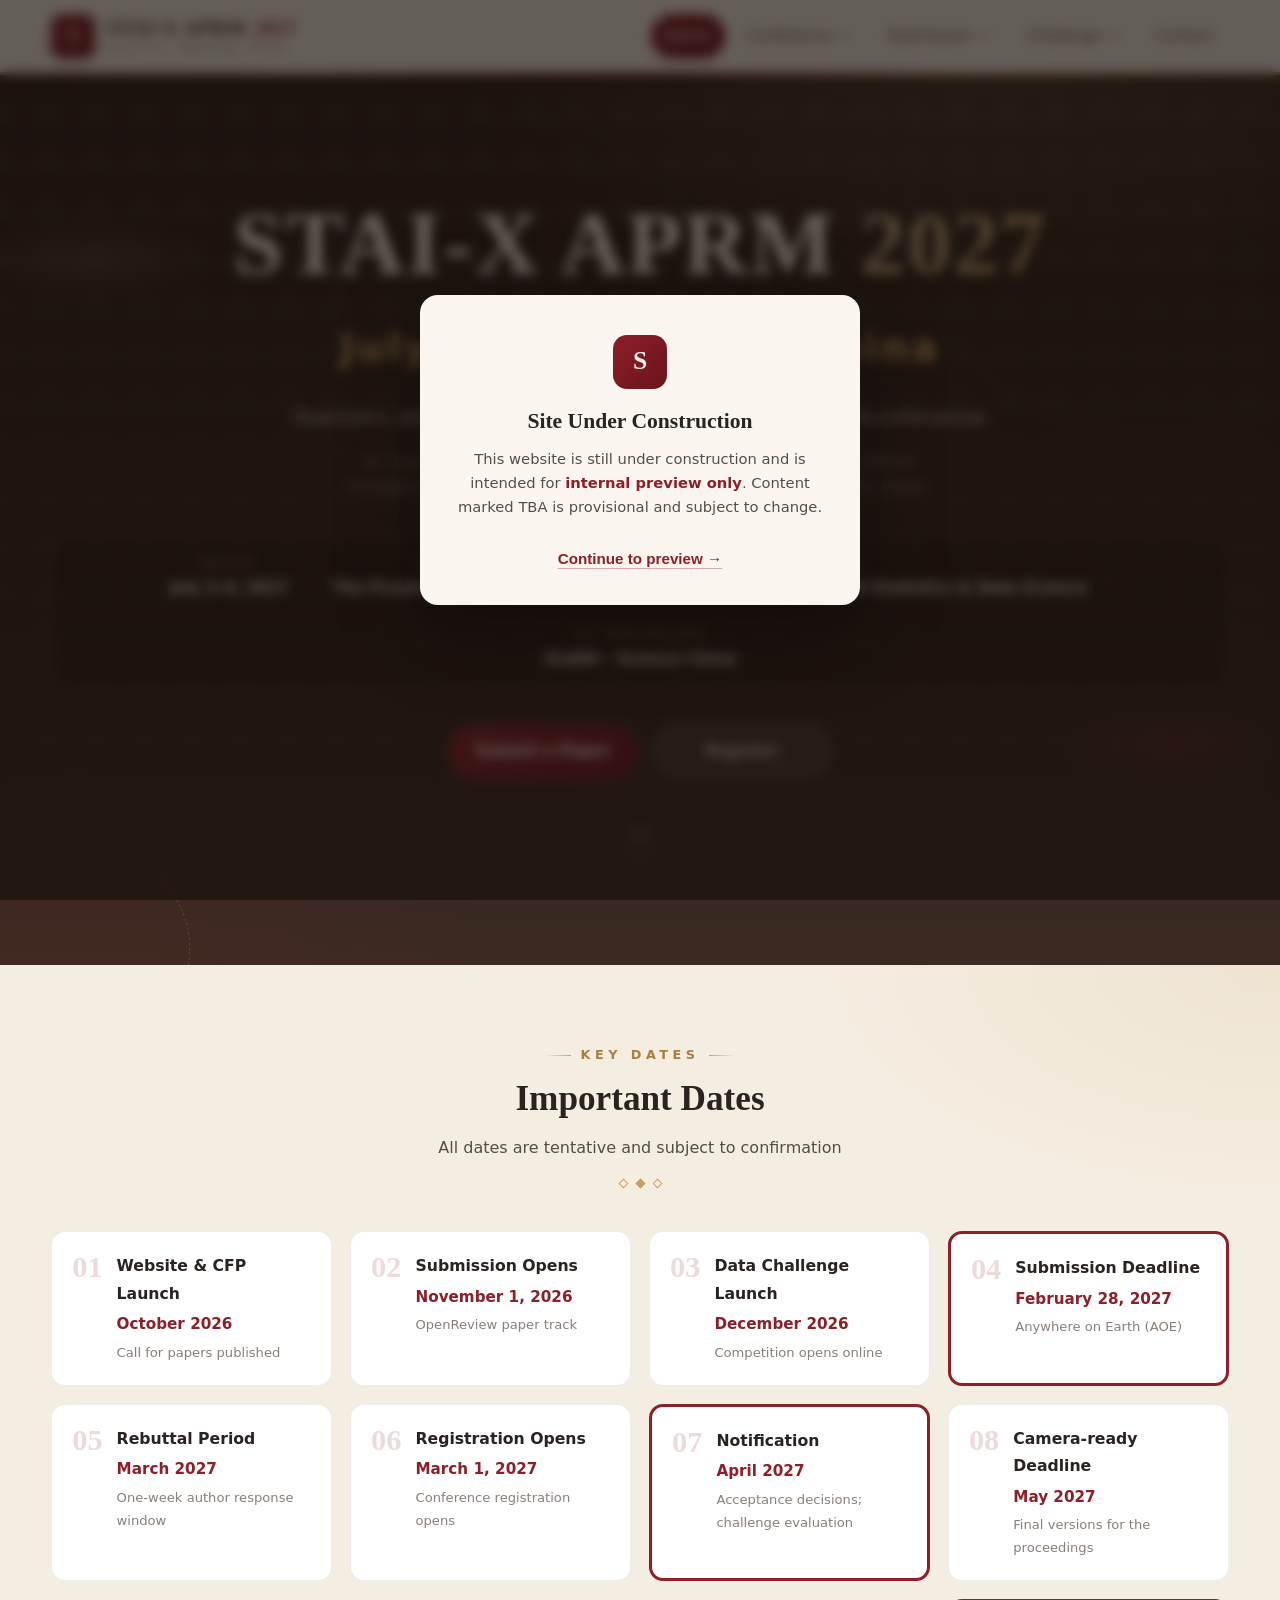
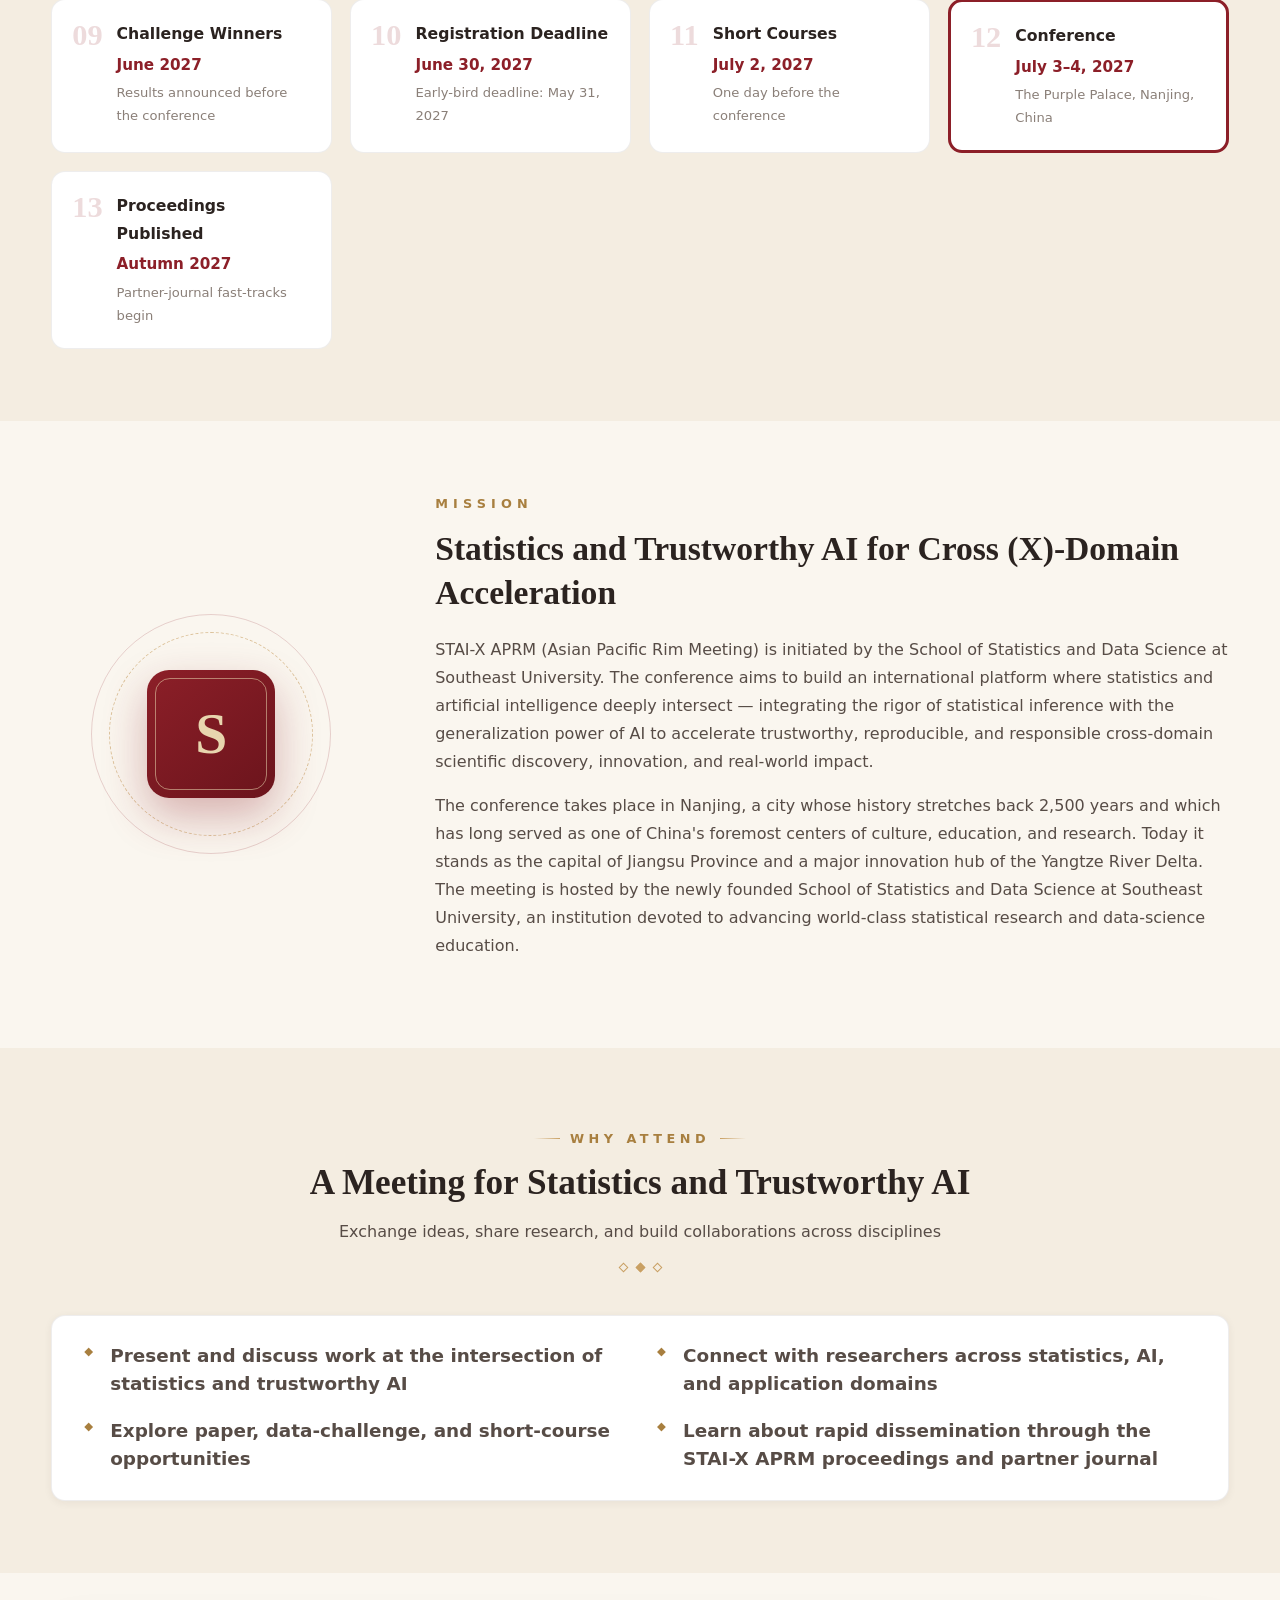
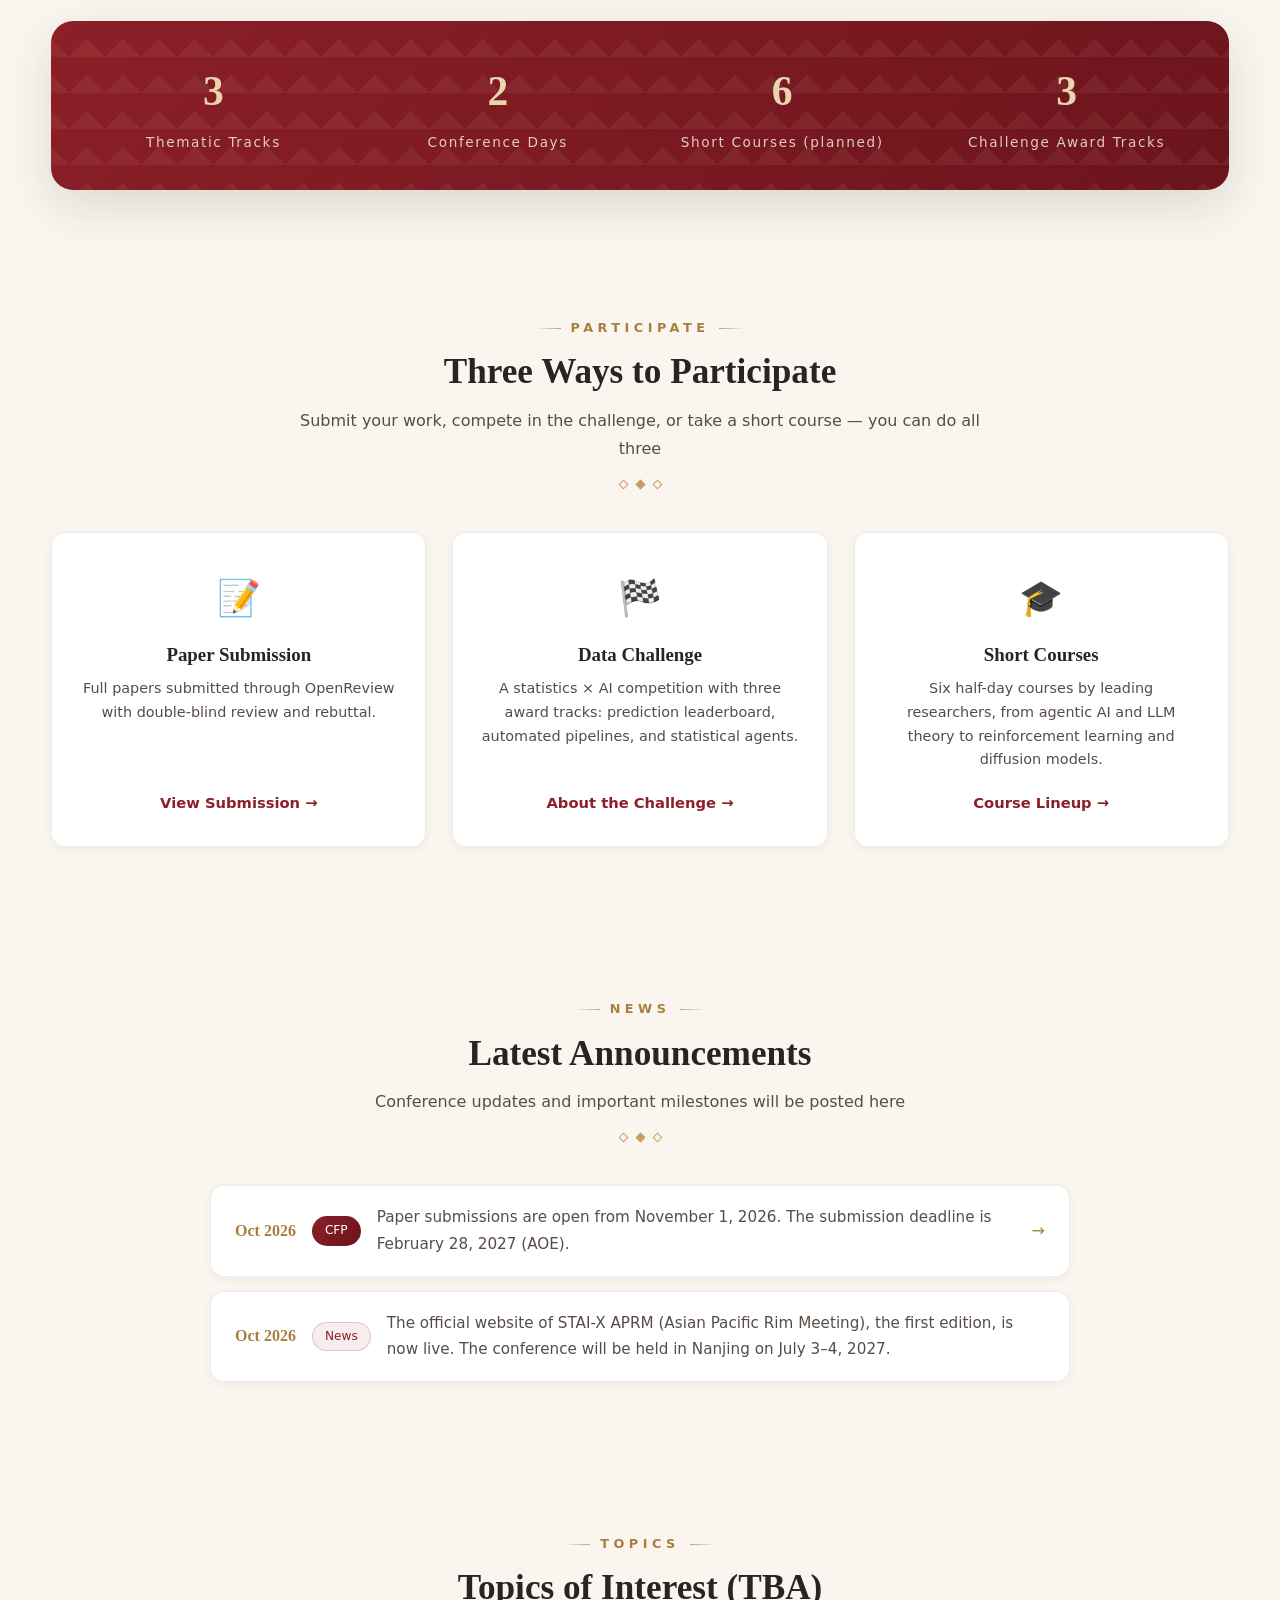
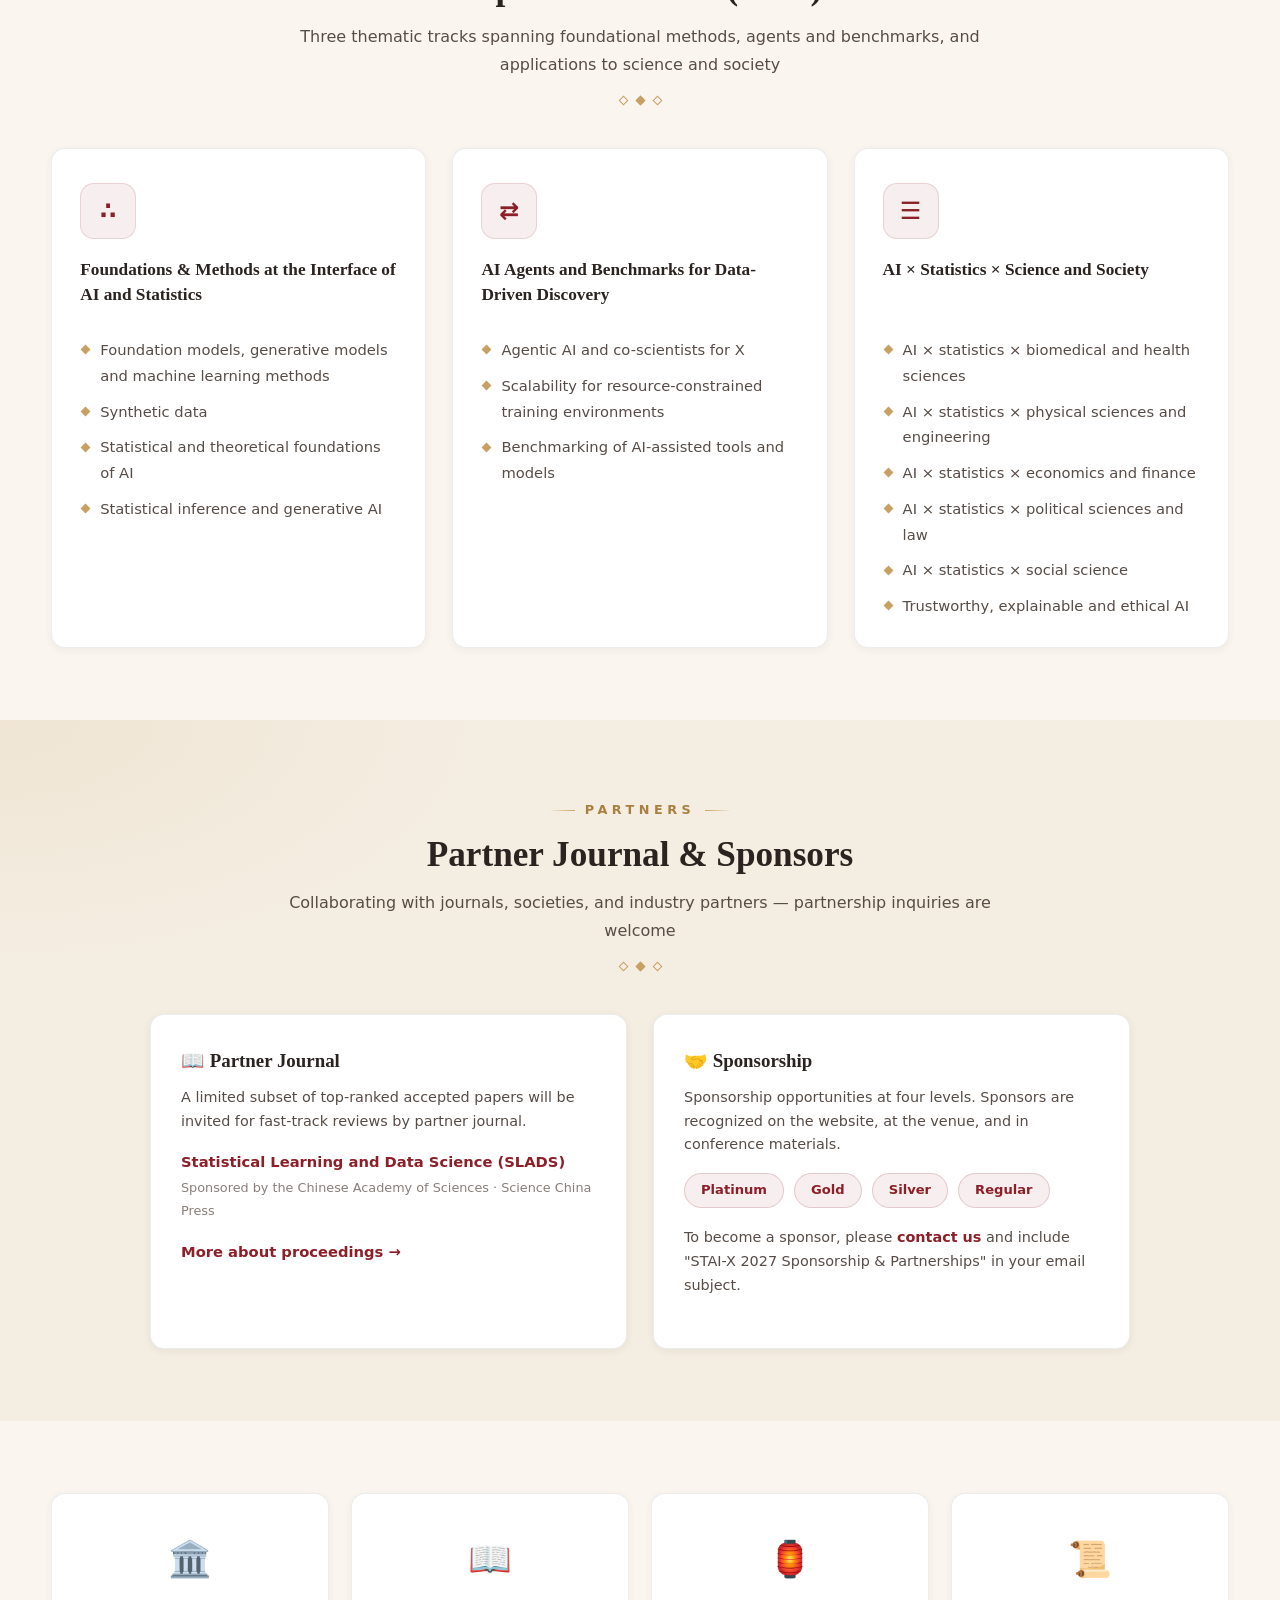
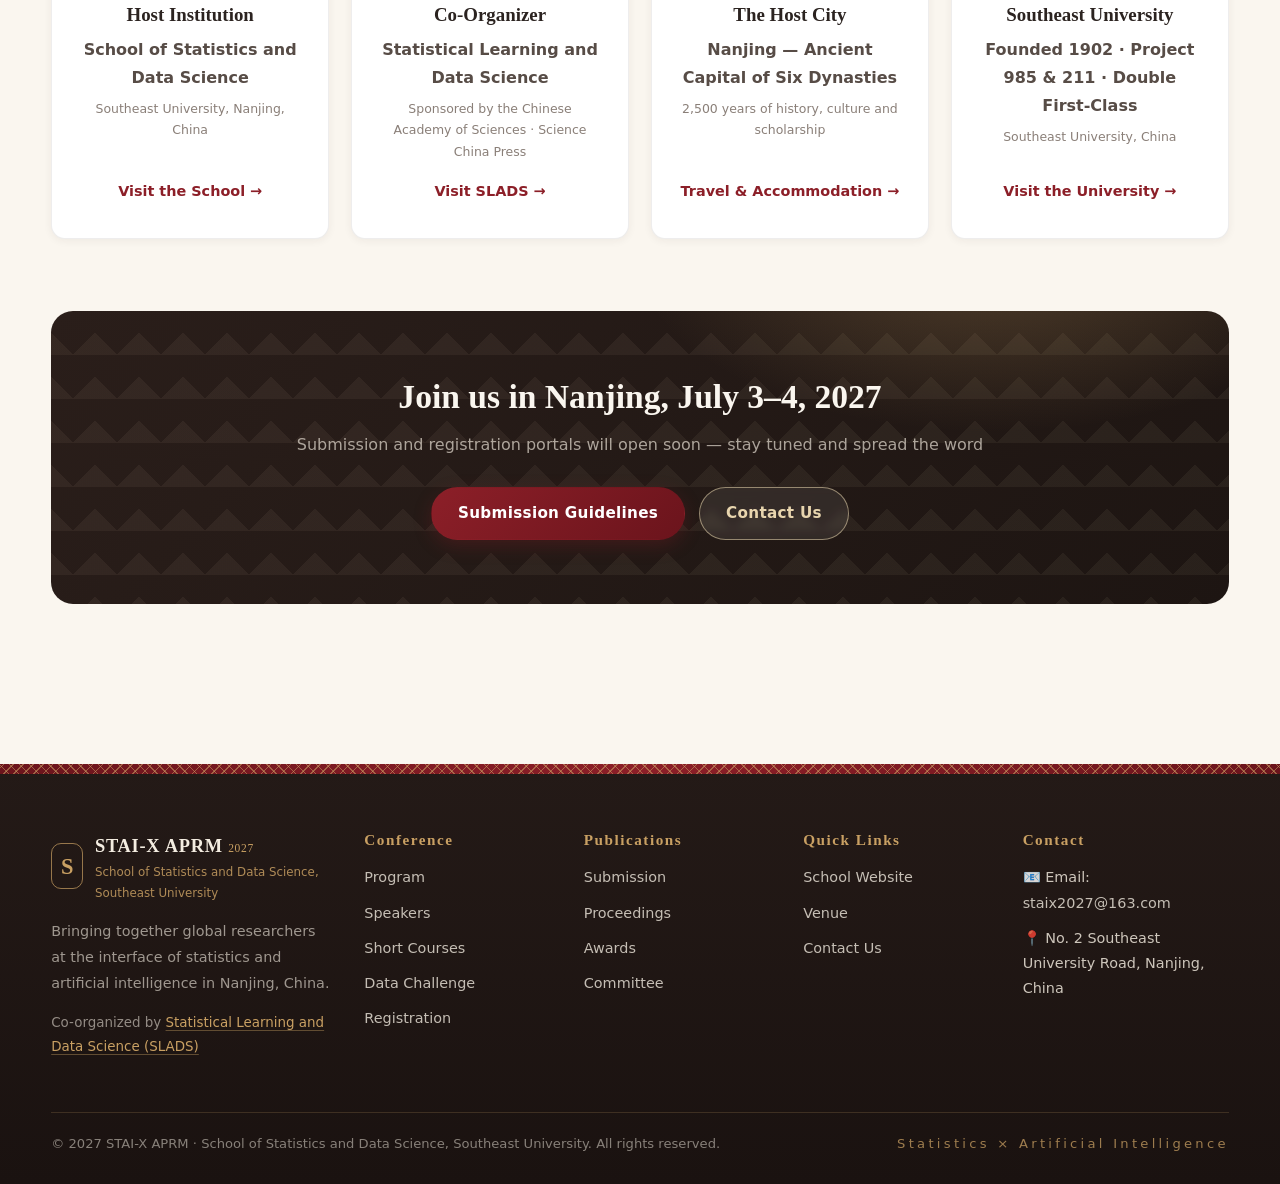
==== commit 0f6dc093: "feat: align announcement dates, add USD fee estimates, and remove Award A/B entry restriction" ====
--- a/index.html
+++ b/index.html
@@ -6,9 +6,9 @@
     <meta name="description" content="STAI-X APRM 2027 — Statistics and Trustworthy AI for Cross (X)-Domain Acceleration (TBA), hosted by the School of Statistics and Data Science, Southeast University, Nanjing, China" />
     <link rel="icon" href="/assets/favicon.svg" />
     <title>STAI-X APRM | Southeast University, Nanjing</title>
-    <script type="module" crossorigin src="/assets/main-BXHHIGY8.js"></script>
-    <link rel="modulepreload" crossorigin href="/assets/main-CVNgL7nm.js">
-    <link rel="stylesheet" crossorigin href="/assets/main-DsHdVVWQ.css">
+    <script type="module" crossorigin src="/assets/main-DfBVSjy4.js"></script>
+    <link rel="modulepreload" crossorigin href="/assets/main-C22HI9U5.js">
+    <link rel="stylesheet" crossorigin href="/assets/main-neQCbLF-.css">
   </head>
   <body>
     <div id="app"></div>
--- a/assets/main-neQCbLF-.css
+++ b/assets/main-neQCbLF-.css
@@ -0,0 +1 @@
+.header[data-v-fc92395a]{position:sticky;top:0;z-index:100;background:#faf6efeb;-webkit-backdrop-filter:blur(12px);backdrop-filter:blur(12px);transition:box-shadow .3s ease,background .3s ease}.header--scrolled[data-v-fc92395a]{background:#faf6effa;box-shadow:var(--shadow-md)}.header__inner[data-v-fc92395a]{display:flex;align-items:center;justify-content:space-between;gap:20px;padding:14px 0}.brand[data-v-fc92395a]{display:flex;align-items:center;gap:12px;color:var(--ink)}.brand__mark[data-v-fc92395a]{width:44px;height:44px;border-radius:10px;background:linear-gradient(140deg,var(--seu-red),var(--seu-red-deep));display:grid;place-items:center;box-shadow:0 4px 12px #8c1f284d;position:relative}.brand__mark[data-v-fc92395a]:after{content:"";position:absolute;top:3px;right:3px;bottom:3px;left:3px;border:1px solid rgba(232,213,174,.6);border-radius:7px}.brand__seal[data-v-fc92395a]{color:var(--yunjin-gold-light);font-family:var(--font-display);font-size:1.35rem;font-weight:700}.brand__text[data-v-fc92395a]{display:flex;flex-direction:column;line-height:1.25}.brand__name[data-v-fc92395a]{font-family:var(--font-display);font-size:1.25rem;font-weight:700;letter-spacing:.04em;display:inline-flex;align-items:center;gap:8px}.brand__name em[data-v-fc92395a]{font-style:normal;color:var(--seu-red)}.brand__badge[data-v-fc92395a]{font-family:var(--font-body);font-size:.62rem;font-weight:700;letter-spacing:.12em;text-transform:uppercase;color:var(--yunjin-gold-deep, #a8823f);border:1px solid rgba(201,160,99,.55);border-radius:999px;padding:2px 9px;white-space:nowrap;transform:translateY(-1px)}.brand__sub[data-v-fc92395a]{font-size:.72rem;color:var(--ink-mute);letter-spacing:.14em}.nav[data-v-fc92395a]{display:flex;align-items:center;gap:6px}.nav__item[data-v-fc92395a]{position:relative}.nav__link[data-v-fc92395a]{display:inline-flex;align-items:center;gap:5px;padding:9px 15px;border-radius:999px;font-size:.94rem;font-weight:500;font-family:var(--font-body);color:var(--ink-soft);background:none;border:none;cursor:pointer;transition:all .22s ease;white-space:nowrap}.nav__link[data-v-fc92395a]:hover{color:var(--seu-red);background:#8c1f2812}.nav__link--active[data-v-fc92395a]{color:#fff;background:linear-gradient(135deg,var(--seu-red),var(--seu-red-deep));box-shadow:0 4px 12px #8c1f2840}.nav__link--active[data-v-fc92395a]:hover{color:#fff}.nav__caret[data-v-fc92395a]{flex-shrink:0;margin-left:2px;opacity:.65;transition:transform .22s ease,opacity .22s ease}.nav__link:hover .nav__caret[data-v-fc92395a]{opacity:1}.nav__link--active .nav__caret[data-v-fc92395a]{opacity:.9}.nav__item--group:hover .nav__caret[data-v-fc92395a]{transform:rotate(180deg)}.dropdown[data-v-fc92395a]{position:absolute;top:100%;left:0;padding-top:8px;visibility:hidden;opacity:0;transform:translateY(-4px);transition:opacity .18s ease,transform .18s ease,visibility .18s}.dropdown--open[data-v-fc92395a]{visibility:visible;opacity:1;transform:translateY(0)}.dropdown__panel[data-v-fc92395a]{min-width:200px;background:#fff;border:1px solid var(--line-soft);border-radius:14px;box-shadow:var(--shadow-lg);padding:8px}.dropdown__link[data-v-fc92395a]{display:block;padding:10px 16px;border-radius:9px;font-size:.9rem;color:var(--ink-soft);transition:all .18s ease;white-space:nowrap}.dropdown__link[data-v-fc92395a]:hover{color:var(--seu-red);background:#8c1f280f}.dropdown__link--active[data-v-fc92395a]{color:var(--seu-red);background:#8c1f281a;font-weight:600}.header__goldline[data-v-fc92395a]{height:3px;background:linear-gradient(90deg,var(--yunjin-gold-deep),var(--yunjin-gold) 25%,var(--seu-red) 50%,var(--yunjin-gold) 75%,var(--yunjin-gold-deep))}.nav-toggle[data-v-fc92395a]{display:none;flex-direction:column;gap:5px;background:none;border:none;padding:8px;cursor:pointer}.nav-toggle span[data-v-fc92395a]{width:22px;height:2px;background:var(--ink);border-radius:2px;transition:all .25s ease}.mnav[data-v-fc92395a]{display:none}@media (max-width: 1024px){.nav[data-v-fc92395a]{display:none}.nav-toggle[data-v-fc92395a]{display:flex}.mnav[data-v-fc92395a]{position:absolute;top:100%;left:0;right:0;flex-direction:column;background:#faf6effc;padding:12px 20px 20px;gap:4px;box-shadow:var(--shadow-md);max-height:70vh;overflow-y:auto;display:none}.mnav--open[data-v-fc92395a]{display:flex}.mnav__link[data-v-fc92395a]{display:flex;align-items:center;justify-content:space-between;width:100%;text-align:center;padding:12px;border-radius:999px;font-size:.95rem;font-weight:500;font-family:var(--font-body);color:var(--ink-soft);background:none;border:none;cursor:pointer;transition:all .22s ease}.mnav__link[data-v-fc92395a]:hover,.mnav__trigger[data-v-fc92395a]:hover{color:var(--seu-red)}.mnav__link--active[data-v-fc92395a]{color:#fff;background:linear-gradient(135deg,var(--seu-red),var(--seu-red-deep))}.nav__caret--open[data-v-fc92395a]{transform:rotate(180deg)}.mnav__children[data-v-fc92395a]{display:flex;flex-direction:column;gap:2px;padding:4px 0 8px}.mnav__child[data-v-fc92395a]{padding:10px 16px 10px 28px;border-radius:9px;font-size:.9rem;color:var(--ink-soft);text-align:left;transition:all .18s ease}.mnav__child[data-v-fc92395a]:hover{color:var(--seu-red);background:#8c1f280f}.mnav__child--active[data-v-fc92395a]{color:var(--seu-red);background:#8c1f281a;font-weight:600}}.footer[data-v-545116af]{margin-top:80px;background:linear-gradient(180deg,#241a17,#1a1210);color:#f4ede1d1}.footer__lattice[data-v-545116af]{height:10px;background:repeating-linear-gradient(45deg,transparent 0 6px,rgba(201,160,99,.55) 6px 7px),repeating-linear-gradient(-45deg,transparent 0 6px,rgba(201,160,99,.55) 6px 7px),linear-gradient(90deg,var(--seu-red-deep),var(--seu-red) 50%,var(--seu-red-deep))}.footer__inner[data-v-545116af]{padding:56px 0 0}.footer__grid[data-v-545116af]{display:grid;grid-template-columns:1.5fr 1fr 1fr 1fr 1.1fr;gap:32px;padding-bottom:40px}.footer__logo[data-v-545116af]{display:flex;align-items:center;gap:12px}.footer__seal[data-v-545116af]{width:46px;height:46px;display:grid;place-items:center;border-radius:10px;border:1px solid rgba(201,160,99,.7);color:var(--yunjin-gold);font-family:var(--font-display);font-size:1.4rem;font-weight:700}.footer__name[data-v-545116af]{margin:0;font-family:var(--font-display);font-weight:700;font-size:1.15rem;color:#f4ede1;letter-spacing:.04em}.footer__first[data-v-545116af]{font-size:.72rem;font-weight:500;color:var(--yunjin-gold);letter-spacing:.06em;white-space:nowrap}.footer__host[data-v-545116af]{margin:0;font-size:.74rem;color:#c9a063d9}.footer__desc[data-v-545116af]{margin-top:16px;font-size:.9rem;line-height:1.8;color:#f4ede199}.footer__cohost[data-v-545116af]{margin-top:10px;font-size:.84rem;color:#f4ede18c}.footer__cohost a[data-v-545116af]{color:var(--yunjin-gold);text-decoration:underline;text-underline-offset:3px;text-decoration-color:#c9a06366}.footer__cohost a[data-v-545116af]:hover{text-decoration-color:var(--yunjin-gold)}.footer__col h4[data-v-545116af]{color:var(--yunjin-gold);font-size:.95rem;margin-bottom:16px;letter-spacing:.1em}.footer__col ul[data-v-545116af]{list-style:none;margin:0;padding:0;display:flex;flex-direction:column;gap:10px;font-size:.9rem}.footer__col a[data-v-545116af]{color:#f4ede1c7;transition:color .2s ease}.footer__col a[data-v-545116af]:hover{color:var(--yunjin-gold)}.footer__bottom[data-v-545116af]{border-top:1px solid rgba(201,160,99,.2);padding:20px 0 28px;display:flex;justify-content:space-between;align-items:center;gap:12px;flex-wrap:wrap;font-size:.82rem;color:#f4ede180}.footer__bottom p[data-v-545116af]{margin:0}.footer__motto[data-v-545116af]{letter-spacing:.25em;color:#c9a063bf}@media (max-width: 1080px){.footer__grid[data-v-545116af]{grid-template-columns:1fr 1fr 1fr}}@media (max-width: 760px){.footer__grid[data-v-545116af]{grid-template-columns:1fr 1fr}}@media (max-width: 640px){.footer__grid[data-v-545116af]{grid-template-columns:1fr;gap:28px}.footer__bottom[data-v-545116af]{flex-direction:column;text-align:center}}.pv-mask[data-v-9cbb23f4]{position:fixed;top:0;right:0;bottom:0;left:0;z-index:9999;display:flex;align-items:center;justify-content:center;padding:24px;background:#18100ca8;-webkit-backdrop-filter:blur(6px);backdrop-filter:blur(6px);animation:pv-fade-9cbb23f4 .3s ease}.pv-dialog[data-v-9cbb23f4]{max-width:440px;width:100%;background:var(--paper, #faf7f2);border-radius:18px;padding:40px 36px 32px;text-align:center;box-shadow:0 24px 80px #00000059;animation:pv-rise-9cbb23f4 .35s cubic-bezier(.22,1,.36,1)}.pv-seal[data-v-9cbb23f4]{width:54px;height:54px;margin:0 auto 18px;border-radius:14px;display:flex;align-items:center;justify-content:center;background:linear-gradient(135deg,var(--seu-red, #8c1f28),var(--seu-red-deep, #5f1219));color:#f4edeb;font-family:var(--font-display, serif);font-size:1.6rem;font-weight:700}.pv-title[data-v-9cbb23f4]{margin:0 0 12px;font-family:var(--font-display, serif);font-size:1.35rem;color:var(--ink, #2a2320)}.pv-text[data-v-9cbb23f4]{margin:0 0 26px;font-size:.92rem;line-height:1.65;color:var(--ink-soft, #5c534d)}.pv-text strong[data-v-9cbb23f4]{color:var(--seu-red, #8c1f28)}.pv-continue[data-v-9cbb23f4]{-webkit-appearance:none;-moz-appearance:none;appearance:none;border:none;cursor:pointer;background:transparent;padding:0;font-size:.95rem;font-weight:600;color:var(--seu-red, #8c1f28);text-decoration:underline;text-underline-offset:4px;text-decoration-color:#8c1f2859;transition:text-decoration-color .2s ease}.pv-continue[data-v-9cbb23f4]:hover{text-decoration-color:var(--seu-red, #8c1f28)}@keyframes pv-fade-9cbb23f4{0%{opacity:0}to{opacity:1}}@keyframes pv-rise-9cbb23f4{0%{opacity:0;transform:translateY(16px) scale(.97)}to{opacity:1;transform:translateY(0) scale(1)}}@media (max-width: 480px){.pv-dialog[data-v-9cbb23f4]{padding:32px 24px 26px}.pv-title[data-v-9cbb23f4]{font-size:1.15rem}}.shead[data-v-a8913cf5]{text-align:center;margin-bottom:44px}.shead__kicker[data-v-a8913cf5]{display:inline-flex;align-items:center;gap:10px;font-size:.8rem;letter-spacing:.35em;text-transform:uppercase;color:var(--yunjin-gold-deep);font-weight:600;margin:0 0 10px}.shead__kicker[data-v-a8913cf5]:before,.shead__kicker[data-v-a8913cf5]:after{content:"";width:26px;height:1px;background:linear-gradient(90deg,transparent,var(--yunjin-gold))}.shead__kicker[data-v-a8913cf5]:after{background:linear-gradient(90deg,var(--yunjin-gold),transparent)}.shead__title[data-v-a8913cf5]{font-size:clamp(1.6rem,3.2vw,2.2rem);font-weight:700;margin:0}.shead__subtitle[data-v-a8913cf5]{margin:12px auto 0;max-width:720px;color:var(--ink-soft)}.shead__lattice[data-v-a8913cf5]{display:flex;justify-content:center;gap:10px;margin-top:18px}.shead__lattice i[data-v-a8913cf5]{width:7px;height:7px;border:1px solid var(--yunjin-gold);transform:rotate(45deg)}.shead__lattice i.is-fill[data-v-a8913cf5]{background:var(--yunjin-gold)}.hero[data-v-f5cc285d]{position:relative;padding:110px 0 96px;overflow:hidden;background:radial-gradient(900px 480px at 78% -8%,rgba(201,160,99,.22),transparent 62%),radial-gradient(800px 460px at 6% 108%,rgba(140,31,40,.14),transparent 60%),linear-gradient(180deg,#241a17,#2e211c 55%,#3a2a22);color:#f4ede1;text-align:center}.hero__decor[data-v-f5cc285d]{position:absolute;top:0;right:0;bottom:0;left:0;pointer-events:none}.hero__lattice[data-v-f5cc285d]{position:absolute;top:0;right:0;bottom:0;left:0;background-image:linear-gradient(45deg,rgba(232,213,174,.05) 25%,transparent 25.5%),linear-gradient(-45deg,rgba(232,213,174,.05) 25%,transparent 25.5%);background-size:48px 48px;-webkit-mask-image:linear-gradient(180deg,rgba(0,0,0,.9),transparent 90%);mask-image:linear-gradient(180deg,rgba(0,0,0,.9),transparent 90%)}.hero__cloud[data-v-f5cc285d]{position:absolute;width:340px;height:120px;border-radius:999px;filter:blur(6px);opacity:.5}.hero__cloud--1[data-v-f5cc285d]{top:14%;left:-80px;background:radial-gradient(closest-side,rgba(201,160,99,.35),transparent 70%);animation:floatY 9s ease-in-out infinite}.hero__cloud--2[data-v-f5cc285d]{bottom:18%;right:-60px;background:radial-gradient(closest-side,rgba(179,39,51,.4),transparent 70%);animation:floatY 11s ease-in-out infinite reverse}.hero__ring[data-v-f5cc285d]{position:absolute;width:560px;height:560px;border:1px solid rgba(232,213,174,.14);border-radius:50%;top:-200px;right:-160px}.hero__petal[data-v-f5cc285d]{position:absolute;width:300px;height:300px;bottom:-160px;left:-110px;border:1px dashed rgba(201,160,99,.25);border-radius:42% 58% 60% 40%/45% 40% 60% 55%}.hero__inner[data-v-f5cc285d]{position:relative}.hero__title[data-v-f5cc285d]{font-family:var(--font-display);font-size:clamp(3rem,8vw,5.6rem);font-weight:800;margin:0;letter-spacing:.02em;color:#faf6ef;text-shadow:0 4px 30px rgba(0,0,0,.35)}.hero__year[data-v-f5cc285d]{color:var(--yunjin-gold);background:linear-gradient(135deg,#e8d5ae,#c9a063);-webkit-background-clip:text;background-clip:text;-webkit-text-fill-color:transparent}.hero__event-meta[data-v-f5cc285d]{margin:12px auto 0;font-family:var(--font-body);font-size:clamp(1.2rem,3vw,2.4rem);font-weight:600;letter-spacing:.08em;color:var(--yunjin-gold)}.hero__cn[data-v-f5cc285d]{margin:18px auto 0;max-width:820px;font-family:var(--font-display);font-size:clamp(1.05rem,2.2vw,1.45rem);color:#f4ede1f0;letter-spacing:.06em;line-height:1.5}.hero__tba[data-v-f5cc285d]{font-size:.72em;opacity:.62;letter-spacing:.08em}.hero__en[data-v-f5cc285d]{margin:16px auto 0;max-width:640px;font-size:.9rem;color:#f4ede18c;letter-spacing:.04em;line-height:1.7}.hero__meta[data-v-f5cc285d]{margin:38px auto 0;display:inline-flex;align-items:center;gap:22px;flex-wrap:wrap;justify-content:center;padding:16px 30px;border:1px solid rgba(232,213,174,.25);border-radius:var(--radius-lg);background:#00000038;-webkit-backdrop-filter:blur(6px);backdrop-filter:blur(6px)}.hero__meta-item[data-v-f5cc285d]{display:flex;flex-direction:column;align-items:center;gap:2px}.hero__meta-label[data-v-f5cc285d]{font-size:.7rem;letter-spacing:.35em;color:var(--yunjin-gold);text-transform:uppercase}.hero__meta-value[data-v-f5cc285d]{font-size:.95rem;font-weight:600;color:#f4ede1}.hero__meta-divider[data-v-f5cc285d]{width:1px;height:34px;background:linear-gradient(180deg,transparent,rgba(232,213,174,.4),transparent)}.hero__actions[data-v-f5cc285d]{margin-top:36px;display:flex;gap:16px;justify-content:center;flex-wrap:wrap}.hero__actions .btn[data-v-f5cc285d]{min-width:178px;justify-content:center}.hero__scroll[data-v-f5cc285d]{margin-top:46px;display:inline-block}.hero__scroll span[data-v-f5cc285d]{display:block;width:22px;height:36px;border:1.5px solid rgba(232,213,174,.5);border-radius:12px;position:relative}.hero__scroll span[data-v-f5cc285d]:after{content:"";position:absolute;top:7px;left:50%;width:3px;height:7px;border-radius:2px;background:var(--yunjin-gold);transform:translate(-50%);animation:scrollHint-f5cc285d 1.8s ease-in-out infinite}@keyframes scrollHint-f5cc285d{0%,to{opacity:1;transform:translate(-50%)}55%{opacity:.25;transform:translate(-50%,10px)}}.mission__grid[data-v-f5cc285d]{display:grid;grid-template-columns:320px 1fr;gap:64px;align-items:center}.mission__mark[data-v-f5cc285d]{position:relative;width:240px;height:240px;margin:0 auto;display:grid;place-items:center}.mission__seal[data-v-f5cc285d]{width:128px;height:128px;display:grid;place-items:center;border-radius:22px;background:linear-gradient(140deg,var(--seu-red),var(--seu-red-deep));color:var(--yunjin-gold-light);font-family:var(--font-display);font-size:3.6rem;font-weight:700;box-shadow:0 18px 44px #8c1f2852;position:relative;z-index:1}.mission__seal[data-v-f5cc285d]:after{content:"";position:absolute;top:8px;right:8px;bottom:8px;left:8px;border:1px solid rgba(232,213,174,.55);border-radius:15px}.mission__ring[data-v-f5cc285d]{position:absolute;top:18px;right:18px;bottom:18px;left:18px;border:1px dashed rgba(201,160,99,.6);border-radius:50%;animation:spin-f5cc285d 26s linear infinite}.mission__ring--2[data-v-f5cc285d]{top:0;right:0;bottom:0;left:0;border-style:solid;border-color:#8c1f282e;animation-duration:40s;animation-direction:reverse}@keyframes spin-f5cc285d{to{transform:rotate(360deg)}}.mission__kicker[data-v-f5cc285d]{font-size:.8rem;letter-spacing:.4em;text-transform:uppercase;color:var(--yunjin-gold-deep);font-weight:600;margin:0 0 12px}.mission__title[data-v-f5cc285d]{font-size:clamp(1.5rem,3vw,2.1rem);font-weight:700;margin:0 0 22px}.mission__tba[data-v-f5cc285d]{font-size:.6em;font-weight:500;opacity:.55}.mission__text[data-v-f5cc285d]{color:var(--ink-soft);margin:0 0 16px}.why-attend[data-v-f5cc285d]{background:var(--paper-warm)}.why-attend__list[data-v-f5cc285d]{margin:0;padding:26px 32px;list-style:none;display:grid;grid-template-columns:1fr 1fr;gap:18px 34px}.why-attend__list li[data-v-f5cc285d]{position:relative;padding-left:26px;font-size:1.15rem;font-weight:600;line-height:1.55;color:var(--ink-soft)}.why-attend__list li[data-v-f5cc285d]:before{content:"◆";position:absolute;left:0;top:.15em;color:var(--yunjin-gold-deep);font-size:.72rem}.stats__bar[data-v-f5cc285d]{display:grid;grid-template-columns:repeat(4,1fr);background:linear-gradient(135deg,var(--seu-red),var(--seu-red-deep));border-radius:var(--radius-lg);padding:34px 20px;box-shadow:var(--shadow-lg);position:relative;overflow:hidden}.stats__bar[data-v-f5cc285d]:before{content:"";position:absolute;top:0;right:0;bottom:0;left:0;background-image:linear-gradient(45deg,rgba(232,213,174,.07) 25%,transparent 25.5%),linear-gradient(-45deg,rgba(232,213,174,.07) 25%,transparent 25.5%);background-size:36px 36px;pointer-events:none}.stats__item[data-v-f5cc285d]{text-align:center;color:#f4ede1;position:relative}.stats__value[data-v-f5cc285d]{display:block;font-family:var(--font-display);font-size:clamp(1.8rem,3.4vw,2.6rem);font-weight:800;color:var(--yunjin-gold-light)}.stats__label[data-v-f5cc285d]{font-size:.85rem;letter-spacing:.12em;opacity:.85}.activities__grid[data-v-f5cc285d]{display:grid;grid-template-columns:repeat(3,1fr);gap:26px}.activities__card[data-v-f5cc285d]{padding:34px 28px 30px;display:flex;flex-direction:column;text-align:center}.activities__icon[data-v-f5cc285d]{font-size:2.2rem;display:block;margin-bottom:14px}.activities__card h3[data-v-f5cc285d]{font-size:1.18rem;margin-bottom:10px}.activities__card p[data-v-f5cc285d]{margin:0 0 18px;font-size:.9rem;color:var(--ink-soft);line-height:1.65;flex:1}.activities__link[data-v-f5cc285d]{font-weight:600;font-size:.92rem}.announcements__list[data-v-f5cc285d]{display:flex;flex-direction:column;gap:14px;max-width:860px;margin:0 auto}.announcements__item[data-v-f5cc285d]{display:flex;align-items:center;gap:16px;padding:18px 24px;color:var(--ink)}.announcements__date[data-v-f5cc285d]{font-family:var(--font-display);font-weight:700;color:var(--yunjin-gold-deep);white-space:nowrap}.announcements__tag[data-v-f5cc285d]{flex-shrink:0;padding:3px 12px;font-size:.76rem;border-radius:999px;background:#8c1f2814;color:var(--seu-red);border:1px solid rgba(140,31,40,.2);white-space:nowrap}.announcements__tag--hot[data-v-f5cc285d]{background:linear-gradient(135deg,var(--seu-red),var(--seu-red-deep));color:#fff;border-color:transparent}.announcements__text[data-v-f5cc285d]{flex:1;color:var(--ink-soft);font-size:.95rem}.announcements__arrow[data-v-f5cc285d]{color:var(--yunjin-gold-deep);transition:transform .25s ease}.announcements__item:hover .announcements__arrow[data-v-f5cc285d]{transform:translate(4px)}.topics__grid[data-v-f5cc285d]{display:grid;grid-template-columns:repeat(3,1fr);gap:26px}.topics__card[data-v-f5cc285d]{padding:34px 28px 28px;position:relative;overflow:hidden}.topics__card[data-v-f5cc285d]:before{content:"";position:absolute;top:0;left:0;right:0;height:4px;background:linear-gradient(90deg,var(--seu-red),var(--yunjin-gold));transform:scaleX(0);transform-origin:left;transition:transform .35s ease}.topics__card[data-v-f5cc285d]:hover:before{transform:scaleX(1)}.topics__icon[data-v-f5cc285d]{width:56px;height:56px;display:grid;place-items:center;border-radius:14px;background:#8c1f2812;color:var(--seu-red);font-size:1.5rem;font-weight:700;margin-bottom:18px;border:1px solid rgba(140,31,40,.14)}.topics__title[data-v-f5cc285d]{font-size:1.08rem;font-weight:700;margin-bottom:18px;line-height:1.45;min-height:62px}.topics__list[data-v-f5cc285d]{list-style:none;padding:0;margin:0;display:flex;flex-direction:column;gap:10px}.topics__list li[data-v-f5cc285d]{position:relative;padding-left:20px;color:var(--ink-soft);font-size:.92rem}.topics__list li[data-v-f5cc285d]:before{content:"";position:absolute;left:2px;top:.62em;width:7px;height:7px;transform:rotate(45deg);background:var(--yunjin-gold)}.dates[data-v-f5cc285d]{background:radial-gradient(800px 400px at 100% 0%,rgba(201,160,99,.12),transparent 60%),var(--paper-warm)}.dates--priority[data-v-f5cc285d]{padding-top:72px}.dates__grid[data-v-f5cc285d]{display:grid;grid-template-columns:repeat(4,1fr);gap:18px}.dates__item[data-v-f5cc285d]{display:flex;gap:14px;background:var(--card);border:1px solid var(--line-soft);border-radius:var(--radius-md);padding:20px;transition:transform .25s ease,box-shadow .25s ease}.dates__item[data-v-f5cc285d]:hover{transform:translateY(-3px);box-shadow:var(--shadow-md)}.dates__item--featured[data-v-f5cc285d]{border:3px solid var(--seu-red)}.dates__num[data-v-f5cc285d]{font-family:var(--font-display);font-size:1.9rem;font-weight:800;color:#8c1f2829;line-height:1}.dates__label[data-v-f5cc285d]{margin:0;font-weight:700;color:var(--ink);font-size:.98rem}.dates__value[data-v-f5cc285d]{margin:4px 0 0;color:var(--seu-red);font-weight:600;font-size:.95rem}.dates__note[data-v-f5cc285d]{margin:4px 0 0;color:var(--ink-mute);font-size:.82rem}.partners[data-v-f5cc285d]{background:radial-gradient(800px 400px at 0% 0%,rgba(201,160,99,.1),transparent 60%),var(--paper-warm)}.partners__grid[data-v-f5cc285d]{display:grid;grid-template-columns:1fr 1fr;gap:26px;max-width:980px;margin:0 auto}.partners__card[data-v-f5cc285d]{padding:34px 30px}.partners__card h3[data-v-f5cc285d]{font-size:1.18rem;margin-bottom:12px}.partners__card p[data-v-f5cc285d]{margin:0 0 16px;font-size:.9rem;color:var(--ink-soft);line-height:1.65}.partners__card ul[data-v-f5cc285d]{list-style:none;margin:0 0 16px;padding:0;display:flex;flex-direction:column;gap:8px}.partners__card li[data-v-f5cc285d]{font-size:.88rem;color:var(--ink-mute)}.partners__card li a[data-v-f5cc285d]{color:var(--seu-red);font-weight:600;font-size:.92rem}.partners__journal-note[data-v-f5cc285d]{display:block;margin-top:2px;font-size:.8rem}.partners__levels[data-v-f5cc285d]{display:flex;gap:10px;flex-wrap:wrap;margin-bottom:18px}.partners__level[data-v-f5cc285d]{padding:5px 16px;border-radius:999px;font-size:.82rem;font-weight:600;background:#8c1f2812;border:1px solid rgba(140,31,40,.18);color:var(--seu-red)}.partners__link[data-v-f5cc285d]{font-weight:600;font-size:.92rem}.host__grid[data-v-f5cc285d]{display:grid;grid-template-columns:repeat(4,1fr);gap:22px}.host__card[data-v-f5cc285d]{padding:34px 28px;text-align:center;display:flex;flex-direction:column;align-items:center}.host__icon[data-v-f5cc285d]{font-size:2.2rem;display:block;margin-bottom:14px}.host__card h3[data-v-f5cc285d]{font-size:1.18rem;margin-bottom:8px}.host__card p[data-v-f5cc285d]{margin:0;color:var(--ink-soft);font-weight:600}.host__sub[data-v-f5cc285d]{margin-top:6px!important;font-size:.78rem!important;color:var(--ink-mute)!important;font-weight:400!important}.host__link[data-v-f5cc285d]{display:inline-block;margin-top:auto;padding-top:16px;font-size:.9rem;font-weight:600}.cta[data-v-f5cc285d]{padding:0 0 80px}.cta__box[data-v-f5cc285d]{position:relative;text-align:center;padding:64px 28px;border-radius:var(--radius-lg);background:radial-gradient(600px 300px at 80% -20%,rgba(201,160,99,.28),transparent 60%),linear-gradient(135deg,#2a1e1a,#1d1512);color:#f4ede1;overflow:hidden}.cta__lattice[data-v-f5cc285d]{position:absolute;top:0;right:0;bottom:0;left:0;background-image:linear-gradient(45deg,rgba(232,213,174,.06) 25%,transparent 25.5%),linear-gradient(-45deg,rgba(232,213,174,.06) 25%,transparent 25.5%);background-size:44px 44px;pointer-events:none}.cta__title[data-v-f5cc285d]{position:relative;font-size:clamp(1.5rem,3.2vw,2.1rem);margin:0 0 12px;color:#faf6ef}.cta__sub[data-v-f5cc285d]{position:relative;color:#f4ede1a6;margin:0 0 28px}.cta__actions[data-v-f5cc285d]{position:relative;display:flex;gap:14px;justify-content:center;flex-wrap:wrap}@media (max-width: 1024px){.mission__grid[data-v-f5cc285d]{grid-template-columns:1fr;gap:40px}}@media (max-width: 960px){.topics__grid[data-v-f5cc285d],.host__grid[data-v-f5cc285d],.dates__grid[data-v-f5cc285d]{grid-template-columns:1fr 1fr}.activities__grid[data-v-f5cc285d],.partners__grid[data-v-f5cc285d]{grid-template-columns:1fr}.stats__bar[data-v-f5cc285d]{grid-template-columns:repeat(2,1fr);gap:22px 0}}@media (max-width: 720px){.why-attend__list[data-v-f5cc285d]{grid-template-columns:1fr}}@media (max-width: 640px){.hero[data-v-f5cc285d]{padding:80px 0 70px}.topics__grid[data-v-f5cc285d],.dates__grid[data-v-f5cc285d],.host__grid[data-v-f5cc285d]{grid-template-columns:1fr}.why-attend__list[data-v-f5cc285d]{padding:24px}.hero__meta[data-v-f5cc285d]{gap:14px;padding:14px 18px}.hero__meta-divider[data-v-f5cc285d]{display:none}.announcements__item[data-v-f5cc285d]{flex-wrap:wrap}}.phero[data-v-890bb2dc]{position:relative;padding:84px 0 64px;background:radial-gradient(1200px 500px at 85% -10%,rgba(201,160,99,.18),transparent 60%),radial-gradient(900px 420px at 8% 110%,rgba(140,31,40,.1),transparent 60%),linear-gradient(180deg,#FBF8F1,var(--paper));overflow:hidden;text-align:center}.phero__bg[data-v-890bb2dc]{position:absolute;top:0;right:0;bottom:0;left:0;pointer-events:none}.phero__lattice[data-v-890bb2dc]{position:absolute;top:0;right:0;bottom:0;left:0;background-image:linear-gradient(45deg,rgba(140,31,40,.035) 25%,transparent 25.5%),linear-gradient(-45deg,rgba(140,31,40,.035) 25%,transparent 25.5%);background-size:42px 42px;-webkit-mask-image:linear-gradient(180deg,rgba(0,0,0,.9),transparent 85%);mask-image:linear-gradient(180deg,rgba(0,0,0,.9),transparent 85%)}.phero__ring[data-v-890bb2dc]{position:absolute;border:1px solid rgba(201,160,99,.35);border-radius:50%}.phero__ring--1[data-v-890bb2dc]{width:420px;height:420px;top:-220px;right:-120px}.phero__ring--2[data-v-890bb2dc]{width:260px;height:260px;bottom:-140px;left:-80px;border-color:#8c1f282e}.phero__inner[data-v-890bb2dc]{position:relative}.phero__kicker[data-v-890bb2dc]{display:inline-block;font-size:.8rem;letter-spacing:.45em;text-transform:uppercase;color:var(--yunjin-gold-deep);font-weight:600;margin:0 0 14px}.phero__title[data-v-890bb2dc]{font-size:clamp(2rem,4.5vw,3rem);font-weight:700;margin:0}.phero__subtitle[data-v-890bb2dc]{margin:16px auto 0;max-width:760px;color:var(--ink-soft);font-size:1.02rem}.filter[data-v-95bbc789]{display:flex;justify-content:center;gap:10px;flex-wrap:wrap;margin-bottom:36px}.filter__btn[data-v-95bbc789]{padding:9px 22px;border-radius:999px;border:1px solid var(--line);background:var(--card);color:var(--ink-soft);font-weight:600;font-size:.9rem;cursor:pointer;transition:all .22s ease}.filter__btn[data-v-95bbc789]:hover{border-color:var(--seu-red);color:var(--seu-red)}.filter__btn--active[data-v-95bbc789]{background:linear-gradient(135deg,var(--seu-red),var(--seu-red-deep));border-color:transparent;color:#fff;box-shadow:0 5px 14px #8c1f2840}.speaker-grid[data-v-95bbc789]{display:grid;grid-template-columns:repeat(4,1fr);gap:24px}.speaker-card[data-v-95bbc789]{padding:26px 20px;text-align:center}.speaker-card__photo[data-v-95bbc789]{width:110px;height:110px;margin:0 auto 16px;border-radius:50%;overflow:hidden;border:3px solid var(--yunjin-gold-light);box-shadow:0 8px 20px #8c1f2824}.speaker-card__placeholder[data-v-95bbc789]{width:100%;height:100%;display:grid;place-items:center;background:linear-gradient(140deg,var(--paper-warm),#EFE6D6);color:#8c1f2866;font-family:var(--font-display);font-size:2.2rem;font-weight:700}.speaker-card__photo img[data-v-95bbc789]{width:100%;height:100%;object-fit:cover}.speaker-card__tag[data-v-95bbc789]{display:inline-block;font-size:.72rem;padding:2px 12px;border-radius:999px;background:#c9a06329;color:var(--yunjin-gold-deep);border:1px solid rgba(201,160,99,.35);margin-bottom:8px}.speaker-card__name[data-v-95bbc789]{font-size:1.08rem;margin-bottom:4px}.speaker-card__org[data-v-95bbc789]{margin:0;font-size:.85rem;color:var(--ink-mute)}.tba-note[data-v-95bbc789]{margin-top:48px;padding:40px 28px 44px;background:var(--paper-warm)}@media (max-width: 960px){.speaker-grid[data-v-95bbc789]{grid-template-columns:repeat(2,1fr)}}@media (max-width: 480px){.speaker-grid[data-v-95bbc789]{grid-template-columns:1fr}}.day-tabs[data-v-87d97783]{display:flex;justify-content:center;gap:14px;flex-wrap:wrap;margin-bottom:40px}.day-tab[data-v-87d97783]{display:flex;flex-direction:column;align-items:center;gap:2px;padding:14px 28px;border-radius:var(--radius-md);border:1px solid var(--line);background:var(--card);cursor:pointer;transition:all .25s ease}.day-tab__label[data-v-87d97783]{font-family:var(--font-display);font-weight:700;font-size:1.02rem;color:var(--ink)}.day-tab__date[data-v-87d97783]{font-size:.76rem;color:var(--ink-mute)}.day-tab[data-v-87d97783]:hover{border-color:var(--seu-red);transform:translateY(-2px)}.day-tab--active[data-v-87d97783]{background:linear-gradient(135deg,var(--seu-red),var(--seu-red-deep));border-color:transparent;box-shadow:0 8px 20px #8c1f2847}.day-tab--active .day-tab__label[data-v-87d97783]{color:#fff}.day-tab--active .day-tab__date[data-v-87d97783]{color:var(--yunjin-gold-light)}.timeline[data-v-87d97783]{max-width:880px;margin:0 auto;position:relative;padding-left:0}.tl-item[data-v-87d97783]{display:grid;grid-template-columns:150px 30px 1fr;gap:0;align-items:stretch}.tl-item__time[data-v-87d97783]{text-align:right;padding:20px 14px 0 0;font-family:var(--font-display);font-weight:700;color:var(--ink-soft);font-size:.92rem;white-space:nowrap}.tl-item__node[data-v-87d97783]{position:relative;display:flex;justify-content:center;padding-top:27px}.tl-item__node[data-v-87d97783]:before{content:"";position:absolute;top:0;bottom:0;left:50%;width:2px;transform:translate(-50%);background:linear-gradient(180deg,var(--line),rgba(201,160,99,.4))}.tl-item:last-child .tl-item__node[data-v-87d97783]:before{bottom:auto;height:30px}.tl-item__node[data-v-87d97783]:after{content:"";position:relative;width:12px;height:12px;border-radius:50%;background:var(--card);border:3px solid var(--seu-red);z-index:1}.tl-item--break .tl-item__node[data-v-87d97783]:after{border-color:var(--yunjin-gold);width:9px;height:9px}.tl-item__card[data-v-87d97783]{margin:12px 0 12px 16px;background:var(--card);border:1px solid var(--line-soft);border-left:3px solid var(--seu-red);border-radius:var(--radius-sm);padding:18px 22px;box-shadow:var(--shadow-sm);transition:transform .22s ease,box-shadow .22s ease}.tl-item__card[data-v-87d97783]:hover{transform:translate(4px);box-shadow:var(--shadow-md)}.tl-item--break .tl-item__card[data-v-87d97783]{border-left-color:var(--yunjin-gold);background:var(--paper-warm);padding:12px 22px}.tl-item--break .tl-item__card h3[data-v-87d97783]{color:var(--ink-soft);font-size:1rem}.tl-item--panel .tl-item__card[data-v-87d97783]{border-left-color:#7a4a8c}.tl-item--course .tl-item__card[data-v-87d97783]{border-left-color:#3e5c8a}.tl-item--social .tl-item__card[data-v-87d97783]{border-left-color:var(--yunjin-gold-deep)}.tl-item__head[data-v-87d97783]{display:flex;align-items:center;gap:12px;flex-wrap:wrap}.tl-item__head h3[data-v-87d97783]{font-size:1.02rem}.tl-item__badge[data-v-87d97783]{font-size:.7rem;padding:2px 10px;border-radius:999px;background:#8c1f2814;color:var(--seu-red);border:1px solid rgba(140,31,40,.2);white-space:nowrap}.tl-item--break .tl-item__badge[data-v-87d97783]{background:#c9a06324;color:var(--yunjin-gold-deep);border-color:#c9a06366}.tl-item__card p[data-v-87d97783]{margin:8px 0 0;color:var(--ink-mute);font-size:.88rem}.program-note[data-v-87d97783]{text-align:center;margin-top:36px;color:var(--ink-mute);font-size:.86rem}@media (max-width: 720px){.tl-item[data-v-87d97783]{grid-template-columns:1fr}.tl-item__time[data-v-87d97783]{text-align:left;padding:6px 0 0 2px}.tl-item__node[data-v-87d97783]{display:none}.tl-item__card[data-v-87d97783]{margin-left:0;margin-top:6px}}.info-bar[data-v-aa51bafe]{display:grid;grid-template-columns:repeat(4,1fr);gap:18px;background:var(--card);border:1px solid var(--line-soft);border-radius:var(--radius-lg);padding:24px 26px;box-shadow:var(--shadow-sm)}.info-item[data-v-aa51bafe]{display:flex;gap:12px;align-items:flex-start}.info-item__icon[data-v-aa51bafe]{font-size:1.4rem;line-height:1.5}.info-item__title[data-v-aa51bafe]{margin:0;font-weight:700;font-size:.9rem;color:var(--seu-red)}.info-item__text[data-v-aa51bafe]{margin:2px 0 0;font-size:.84rem;color:var(--ink-soft);line-height:1.55}.proposal-call[data-v-aa51bafe]{padding:36px 28px;background:linear-gradient(135deg,rgba(201,160,99,.16),transparent 65%),var(--paper-warm);border:1px solid rgba(201,160,99,.6);border-top:4px solid var(--seu-red);box-shadow:0 8px 28px #8c1f2814}.proposal-call__head[data-v-aa51bafe]{text-align:center;margin-bottom:24px}.proposal-call h3[data-v-aa51bafe]{margin:0 0 16px;color:var(--seu-red);font-size:clamp(1.35rem,3vw,1.7rem)}.proposal-call__deadline[data-v-aa51bafe]{display:inline-block;padding:7px 18px;border-radius:999px;background:var(--seu-red);color:#fff;font-size:.9rem}.proposal-call__body[data-v-aa51bafe]{max-width:800px;margin:0 auto}.proposal-call p[data-v-aa51bafe]{margin:0 0 16px;color:var(--ink-soft);font-size:.96rem;line-height:1.8}.proposal-call p[data-v-aa51bafe]:last-child{margin-bottom:0}.courses[data-v-aa51bafe]{padding-top:24px}.course-grid[data-v-aa51bafe]{display:grid;grid-template-columns:repeat(2,1fr);gap:24px}.course[data-v-aa51bafe]{padding:28px 28px 24px;display:flex;flex-direction:column}.course__head[data-v-aa51bafe]{display:flex;justify-content:space-between;align-items:center;margin-bottom:14px}.course__id[data-v-aa51bafe]{font-family:var(--font-display);font-weight:800;font-size:1.05rem;color:#fff;background:linear-gradient(135deg,var(--seu-red),var(--seu-red-deep));border-radius:8px;padding:3px 12px}.course__time[data-v-aa51bafe]{font-size:.8rem;font-weight:600;color:var(--yunjin-gold-deep);letter-spacing:.05em}.course__title[data-v-aa51bafe]{font-size:1.18rem;line-height:1.4;margin-bottom:10px;min-height:66px}.course__instructor[data-v-aa51bafe]{margin:0 0 12px;font-size:.9rem;color:var(--ink-soft)}.course__desc[data-v-aa51bafe]{margin:0 0 14px;font-size:.9rem;color:var(--ink-soft);line-height:1.65;flex:1}.course__prereq[data-v-aa51bafe]{margin:0;padding-top:12px;border-top:1px dashed var(--line-soft);font-size:.82rem;color:var(--ink-mute)}.course__prereq span[data-v-aa51bafe]{font-weight:600;color:var(--yunjin-gold-deep)}.sc-cta[data-v-aa51bafe]{margin-top:40px;padding:38px 32px;text-align:center;background:var(--paper-warm)}.sc-cta h3[data-v-aa51bafe]{font-size:1.25rem;margin-bottom:10px}.sc-cta p[data-v-aa51bafe]{max-width:620px;margin:0 auto 22px;color:var(--ink-soft);font-size:.94rem}.sc-cta__actions[data-v-aa51bafe]{display:flex;gap:14px;justify-content:center;flex-wrap:wrap}.btn--ghost2[data-v-aa51bafe]{background:transparent;border:1px solid var(--seu-red);color:var(--seu-red);padding:12px 26px;border-radius:999px;font-weight:600}.btn--ghost2[data-v-aa51bafe]:hover{background:#8c1f280f}@media (max-width: 960px){.info-bar[data-v-aa51bafe]{grid-template-columns:1fr 1fr}.course-grid[data-v-aa51bafe]{grid-template-columns:1fr}}@media (max-width: 640px){.info-bar[data-v-aa51bafe]{grid-template-columns:1fr}}.cs-banner[data-v-8bcd95be]{display:flex;gap:20px;align-items:center;padding:30px 32px;background:var(--paper-warm);border-color:#c9a06373}.cs-banner__icon[data-v-8bcd95be]{font-size:2.2rem;line-height:1}.cs-banner h3[data-v-8bcd95be]{font-size:1.2rem;margin-bottom:8px}.cs-banner p[data-v-8bcd95be]{margin:0;color:var(--ink-soft);font-size:.94rem;max-width:720px}.tracks[data-v-8bcd95be]{padding-top:24px}.track-grid[data-v-8bcd95be]{display:grid;grid-template-columns:repeat(3,1fr);gap:24px}.track[data-v-8bcd95be]{padding:30px 26px;position:relative}.track__badge[data-v-8bcd95be]{position:absolute;top:-12px;left:26px;width:34px;height:34px;display:grid;place-items:center;border-radius:10px;background:linear-gradient(135deg,var(--seu-red),var(--seu-red-deep));color:#fff;font-family:var(--font-display);font-weight:800;font-size:1rem;box-shadow:0 6px 14px #8c1f284d}.track h3[data-v-8bcd95be]{font-size:1.08rem;margin:10px 0 12px;line-height:1.4;min-height:60px}.track__desc[data-v-8bcd95be]{margin:0 0 16px;font-size:.9rem;color:var(--ink-soft);line-height:1.6}.track__prize[data-v-8bcd95be]{margin:0;padding-top:12px;border-top:1px dashed var(--line-soft);font-size:.85rem;font-weight:600;color:var(--seu-red)}.section--alt[data-v-8bcd95be]{background:radial-gradient(700px 360px at 100% 0%,rgba(140,31,40,.07),transparent 60%),var(--paper-warm)}.phase-grid[data-v-8bcd95be]{display:grid;grid-template-columns:repeat(4,1fr);gap:20px}.phase[data-v-8bcd95be]{padding:24px 22px;text-align:center}.phase__num[data-v-8bcd95be]{display:inline-block;font-family:var(--font-display);font-size:1.7rem;font-weight:800;color:#8c1f282e;margin-bottom:6px}.phase h3[data-v-8bcd95be]{font-size:1rem;margin-bottom:6px}.phase__date[data-v-8bcd95be]{margin:0 0 6px;font-weight:700;color:var(--seu-red);font-size:.95rem}.phase__note[data-v-8bcd95be]{margin:0;font-size:.8rem;color:var(--ink-mute);line-height:1.55}.rules[data-v-8bcd95be]{max-width:860px;margin:0 auto;padding:30px 34px}.rules ul[data-v-8bcd95be]{list-style:none;margin:0;padding:0;display:flex;flex-direction:column;gap:14px}.rules li[data-v-8bcd95be]{position:relative;padding-left:26px;font-size:.92rem;color:var(--ink-soft);line-height:1.6}.rules li[data-v-8bcd95be]:before{content:"◆";position:absolute;left:0;top:.15em;color:var(--yunjin-gold-deep);font-size:.75rem}@media (max-width: 960px){.track-grid[data-v-8bcd95be]{grid-template-columns:1fr}.phase-grid[data-v-8bcd95be]{grid-template-columns:1fr 1fr}.cs-banner[data-v-8bcd95be]{flex-direction:column;text-align:center}}@media (max-width: 640px){.phase-grid[data-v-8bcd95be]{grid-template-columns:1fr}}.section--alt[data-v-12e2f0ad]{background:radial-gradient(700px 360px at 0% 0%,rgba(201,160,99,.1),transparent 60%),var(--paper-warm)}.venue-grid[data-v-12e2f0ad]{display:grid;grid-template-columns:1fr 1.1fr;gap:36px;align-items:stretch}.venue-list[data-v-12e2f0ad]{list-style:none;padding:0;margin:0 0 24px;display:flex;flex-direction:column;gap:12px;color:var(--ink-soft)}.venue-actions[data-v-12e2f0ad]{display:flex;gap:14px;flex-wrap:wrap}.btn--ghost2[data-v-12e2f0ad]{background:transparent;border:1px solid var(--seu-red);color:var(--seu-red);padding:12px 26px;border-radius:999px;font-weight:600}.btn--ghost2[data-v-12e2f0ad]:hover{background:#8c1f280f}.venue-map[data-v-12e2f0ad]{overflow:hidden;margin-top:40px;display:flex}.venue-map iframe[data-v-12e2f0ad]{width:100%;height:100%;min-height:420px;flex:1;border:0;display:block}.venue-map__placeholder[data-v-12e2f0ad]{flex:1;min-height:420px;display:flex;align-items:center;justify-content:center;background:radial-gradient(600px 300px at 50% 40%,rgba(201,160,99,.12),transparent 70%),var(--paper-warm);color:var(--ink-mute);font-size:.92rem;letter-spacing:.04em}.travel-grid[data-v-12e2f0ad]{display:grid;grid-template-columns:repeat(3,1fr);gap:24px}.travel-card[data-v-12e2f0ad]{padding:28px 24px}.travel-card__icon[data-v-12e2f0ad]{font-size:1.9rem}.travel-card h3[data-v-12e2f0ad]{margin:12px 0;font-size:1.1rem}.travel-card ul[data-v-12e2f0ad]{list-style:none;margin:0;padding:0;display:flex;flex-direction:column;gap:8px}.travel-card li[data-v-12e2f0ad]{position:relative;padding-left:18px;font-size:.9rem;color:var(--ink-soft)}.travel-card li[data-v-12e2f0ad]:before{content:"";position:absolute;left:0;top:.65em;width:7px;height:7px;transform:rotate(45deg);background:var(--yunjin-gold)}.hotel-table[data-v-12e2f0ad]{overflow:hidden}.hotel-table table[data-v-12e2f0ad]{width:100%;border-collapse:collapse;font-size:.94rem}.hotel-table th[data-v-12e2f0ad]{background:linear-gradient(135deg,var(--seu-red),var(--seu-red-deep));color:#fff;text-align:left;padding:14px 20px;font-weight:600;letter-spacing:.05em}.hotel-table td[data-v-12e2f0ad]{padding:14px 20px;border-bottom:1px solid var(--line-soft);color:var(--ink-soft);vertical-align:top}.hotel-table tr:last-child td[data-v-12e2f0ad]{border-bottom:none}.hotel-table tr:hover td[data-v-12e2f0ad]{background:#c9a0630f}.hotel-name[data-v-12e2f0ad]{font-weight:600;color:var(--ink)!important}.hotel-price[data-v-12e2f0ad]{white-space:nowrap;color:var(--seu-red)!important;font-weight:600}.sight-grid[data-v-12e2f0ad]{display:grid;grid-template-columns:repeat(3,1fr);gap:20px}.sight-card[data-v-12e2f0ad]{padding:22px 24px}.sight-card h3[data-v-12e2f0ad]{font-size:1.02rem;margin-bottom:6px;color:var(--seu-red)}.sight-card p[data-v-12e2f0ad]{margin:0;font-size:.87rem;color:var(--ink-soft)}@media (max-width: 960px){.venue-grid[data-v-12e2f0ad]{grid-template-columns:1fr}.travel-grid[data-v-12e2f0ad],.sight-grid[data-v-12e2f0ad]{grid-template-columns:1fr 1fr}}@media (max-width: 640px){.travel-grid[data-v-12e2f0ad],.sight-grid[data-v-12e2f0ad]{grid-template-columns:1fr}.hotel-table th[data-v-12e2f0ad],.hotel-table td[data-v-12e2f0ad]{padding:10px 12px;font-size:.85rem}}.section--alt[data-v-fe1e2d42]{background:radial-gradient(700px 360px at 100% 0%,rgba(140,31,40,.07),transparent 60%),var(--paper-warm)}.reg-dates[data-v-fe1e2d42]{display:grid;grid-template-columns:repeat(3,1fr);gap:18px}.reg-dates-wrap[data-v-fe1e2d42]{padding-top:40px;padding-bottom:12px}.reg-dates__item[data-v-fe1e2d42]{display:flex;justify-content:center;text-align:center;background:var(--card);border:1px solid var(--line-soft);border-radius:var(--radius-md);padding:20px;min-height:76px;transition:transform .25s ease,box-shadow .25s ease}.reg-dates__item[data-v-fe1e2d42]:hover{transform:translateY(-3px);box-shadow:var(--shadow-md)}.reg-dates .dates__label[data-v-fe1e2d42]{margin:0;font-family:var(--font-display);font-weight:700;color:var(--ink);font-size:1.28rem}.reg-dates .dates__value[data-v-fe1e2d42]{margin:4px 0 0;color:var(--seu-red);font-weight:600;font-size:1.08rem}.tier-grid[data-v-fe1e2d42]{display:grid;grid-template-columns:repeat(3,1fr);gap:26px;align-items:stretch}.tier[data-v-fe1e2d42]{position:relative;padding:36px 30px 30px;text-align:center;display:flex;flex-direction:column}.tier--hot[data-v-fe1e2d42]{border:2px solid var(--seu-red);transform:translateY(-6px);box-shadow:0 18px 44px #8c1f2829}.tier--hot[data-v-fe1e2d42]:hover{transform:translateY(-8px)}.tier__badge[data-v-fe1e2d42]{position:absolute;top:-14px;left:50%;transform:translate(-50%);padding:4px 18px;border-radius:999px;background:linear-gradient(135deg,var(--seu-red),var(--seu-red-deep));color:#fff;font-size:.78rem;font-weight:600;letter-spacing:.15em}.tier__name[data-v-fe1e2d42]{font-size:1.28rem;margin-bottom:4px}.tier__audience[data-v-fe1e2d42]{margin:0 0 20px;font-size:.8rem;color:var(--ink-mute);min-height:36px}.tier__prices[data-v-fe1e2d42]{display:flex;justify-content:center;gap:34px;margin-bottom:24px}.tier__price[data-v-fe1e2d42]{display:flex;flex-direction:column;gap:2px}.tier__price-label[data-v-fe1e2d42]{font-size:.74rem;color:var(--ink-mute);letter-spacing:.1em;text-transform:uppercase}.tier__price-value[data-v-fe1e2d42]{font-family:var(--font-display);font-size:1.7rem;font-weight:800;color:var(--seu-red)}.tier__price-reference[data-v-fe1e2d42]{font-family:var(--font-body);color:var(--ink-mute);font-size:.78rem;font-weight:400;white-space:nowrap}.tier__price--dim .tier__price-value[data-v-fe1e2d42]{color:var(--ink-mute)}.tier__features[data-v-fe1e2d42]{list-style:none;margin:0 0 26px;padding:0;display:flex;flex-direction:column;gap:10px;text-align:left}.tier__features li[data-v-fe1e2d42]{position:relative;padding-left:24px;font-size:.9rem;color:var(--ink-soft)}.tier__features li[data-v-fe1e2d42]:before{content:"✓";position:absolute;left:2px;color:var(--yunjin-gold-deep);font-weight:700}.tier__btn[data-v-fe1e2d42]{margin-top:auto;padding:12px 20px;border-radius:999px;border:1px solid var(--line);background:var(--paper-warm);color:var(--ink-mute);font-weight:600;cursor:not-allowed}.tier__btn--hot[data-v-fe1e2d42]{border-color:#8c1f284d;color:var(--seu-red)}.reg-note[data-v-fe1e2d42]{text-align:center;margin-top:28px;color:var(--ink-soft);font-size:.9rem}.sc-fee[data-v-fe1e2d42]{max-width:760px;margin:0 auto;overflow:hidden}.sc-fee table[data-v-fe1e2d42]{width:100%;border-collapse:collapse;font-size:.94rem}.sc-fee th[data-v-fe1e2d42]{background:linear-gradient(135deg,var(--seu-red),var(--seu-red-deep));color:#fff;text-align:left;padding:14px 20px;font-weight:600;letter-spacing:.05em}.sc-fee td[data-v-fe1e2d42]{padding:14px 20px;border-bottom:1px solid var(--line-soft);color:var(--ink-soft)}.sc-fee tr:last-child td[data-v-fe1e2d42]{border-bottom:none}.sc-fee__name[data-v-fe1e2d42]{font-weight:600}.sc-fee__price[data-v-fe1e2d42]{font-family:var(--font-display);font-weight:700;color:var(--seu-red)}.sc-fee__price--dim[data-v-fe1e2d42]{color:var(--ink-mute)}.sc-fee__actions[data-v-fe1e2d42]{padding:18px 20px 22px;text-align:center;background:var(--paper-warm)}.btn--ghost2[data-v-fe1e2d42]{display:inline-block;background:transparent;border:1px solid var(--seu-red);color:var(--seu-red);padding:10px 24px;border-radius:999px;font-weight:600}.btn--ghost2[data-v-fe1e2d42]:hover{background:#8c1f280f}.steps[data-v-fe1e2d42]{display:flex;align-items:center;justify-content:center;gap:10px;flex-wrap:wrap}.step[data-v-fe1e2d42]{padding:26px 22px;width:220px;text-align:center}.step__n[data-v-fe1e2d42]{display:inline-block;font-family:var(--font-display);font-size:1.6rem;font-weight:800;color:#8c1f2833;margin-bottom:8px}.step h3[data-v-fe1e2d42]{font-size:1rem;margin-bottom:6px}.step p[data-v-fe1e2d42]{margin:0;font-size:.84rem;color:var(--ink-mute)}.steps__arrow[data-v-fe1e2d42]{color:var(--yunjin-gold-deep);font-size:1.3rem}.faq-list[data-v-fe1e2d42]{max-width:800px;margin:0 auto;display:flex;flex-direction:column;gap:14px}.faq[data-v-fe1e2d42]{padding:4px 24px}.faq summary[data-v-fe1e2d42]{cursor:pointer;padding:16px 34px 16px 0;font-weight:600;list-style:none;position:relative}.faq summary[data-v-fe1e2d42]::-webkit-details-marker{display:none}.faq summary[data-v-fe1e2d42]:after{content:"+";position:absolute;right:4px;top:50%;transform:translateY(-50%);width:22px;height:22px;display:grid;place-items:center;border-radius:50%;border:1px solid var(--yunjin-gold);color:var(--yunjin-gold-deep);transition:all .2s ease}.faq[open] summary[data-v-fe1e2d42]:after{content:"−";background:var(--yunjin-gold);color:#fff}.faq p[data-v-fe1e2d42]{margin:0 0 18px;color:var(--ink-soft);font-size:.92rem}@media (max-width: 960px){.reg-dates[data-v-fe1e2d42],.tier-grid[data-v-fe1e2d42]{grid-template-columns:1fr}.tier--hot[data-v-fe1e2d42]{transform:none}.steps__arrow[data-v-fe1e2d42]{display:none}.step[data-v-fe1e2d42]{width:100%;max-width:340px}.sc-fee th[data-v-fe1e2d42],.sc-fee td[data-v-fe1e2d42]{padding:12px 4px}}.section--alt[data-v-28bd6895]{background:radial-gradient(700px 360px at 0% 0%,rgba(201,160,99,.1),transparent 60%),var(--paper-warm)}.track-grid[data-v-28bd6895]{display:grid;grid-template-columns:repeat(2,1fr);gap:24px;align-items:stretch}.track[data-v-28bd6895]{padding:30px 26px;display:flex;flex-direction:column}.track h3[data-v-28bd6895]{font-size:1.15rem;margin-bottom:10px;color:var(--seu-red)}.track__desc[data-v-28bd6895]{color:var(--ink-soft);font-size:.92rem;margin:0 0 16px}.track__meta[data-v-28bd6895]{margin-top:auto;margin-bottom:12px}.track__chip[data-v-28bd6895]{display:inline-block;padding:4px 14px;border-radius:999px;background:#8c1f2814;border:1px solid rgba(140,31,40,.18);color:var(--seu-red);font-size:.8rem;font-weight:600}.track__note[data-v-28bd6895]{margin:0;font-size:.82rem;color:var(--ink-mute)}.tlbar[data-v-28bd6895]{display:flex;align-items:flex-start;justify-content:center;flex-wrap:wrap;gap:0;max-width:1000px;margin:0 auto}.tlbar__item[data-v-28bd6895]{text-align:center;width:150px;position:relative;padding-top:8px}.tlbar__dot[data-v-28bd6895]{display:inline-block;width:14px;height:14px;border-radius:50%;background:var(--card);border:3px solid var(--seu-red)}.tlbar__item:first-child .tlbar__dot[data-v-28bd6895]{background:var(--seu-red)}.tlbar__label[data-v-28bd6895]{margin:10px 0 2px;font-weight:700;font-size:.92rem}.tlbar__date[data-v-28bd6895]{margin:0;font-size:.78rem;color:var(--ink-mute);line-height:1.5}.tlbar__line[data-v-28bd6895]{flex:0 0 48px;height:3px;margin-top:14px;background:linear-gradient(90deg,var(--seu-red),var(--yunjin-gold));border-radius:2px;align-self:flex-start}.req-grid[data-v-28bd6895]{display:grid;grid-template-columns:1.4fr 1fr;gap:40px;align-items:stretch}.req-list[data-v-28bd6895]{list-style:none;margin:0;padding:0;display:flex;flex-direction:column;gap:14px}.req-list li[data-v-28bd6895]{position:relative;padding:14px 16px 14px 44px;background:var(--card);border:1px solid var(--line-soft);border-radius:var(--radius-sm);font-size:.92rem;color:var(--ink-soft);box-shadow:var(--shadow-sm)}.req-list li[data-v-28bd6895]:before{content:"◆";position:absolute;left:18px;top:14px;color:var(--yunjin-gold-deep);font-size:.8rem}.req-side[data-v-28bd6895]{padding:30px 28px;background:var(--paper-warm);display:flex;flex-direction:column}.req-side__journal-sec[data-v-28bd6895]{margin-top:auto;padding-top:28px}.req-side h3[data-v-28bd6895]{font-size:1.08rem;margin-bottom:10px}.req-side__desc[data-v-28bd6895]{color:var(--ink-soft);font-size:.9rem;margin:0 0 18px}.req-side__actions[data-v-28bd6895]{display:flex;flex-direction:column;gap:10px;margin:auto 0;padding:24px 0}.btn--ghost2[data-v-28bd6895]{background:transparent;border:1px solid var(--seu-red);color:var(--seu-red);padding:12px 26px;border-radius:999px;font-weight:600;cursor:not-allowed;opacity:.6}.req-side__journals[data-v-28bd6895]{list-style:none;margin:0;padding:0;display:flex;flex-direction:column;gap:8px;font-size:.9rem;color:var(--ink-soft)}.req-side__journals a[data-v-28bd6895]{color:var(--seu-red);font-weight:600}@media (max-width: 960px){.track-grid[data-v-28bd6895],.req-grid[data-v-28bd6895]{grid-template-columns:1fr}.tlbar__line[data-v-28bd6895]{display:none}}.award-grid[data-v-25e6b21f]{display:grid;grid-template-columns:repeat(3,1fr);gap:24px}.award[data-v-25e6b21f]{padding:32px 30px}.award__icon[data-v-25e6b21f]{font-size:2rem;display:block;margin-bottom:14px}.award h3[data-v-25e6b21f]{font-size:1.2rem;margin-bottom:10px}.award__desc[data-v-25e6b21f]{margin:0 0 12px;font-size:.92rem;color:var(--ink-soft);line-height:1.65}.award__detail[data-v-25e6b21f]{margin:0;padding-top:12px;border-top:1px dashed var(--line-soft);font-size:.85rem;color:var(--seu-red);font-weight:600}.section--alt[data-v-25e6b21f]{background:radial-gradient(700px 360px at 0% 0%,rgba(201,160,99,.1),transparent 60%),var(--paper-warm)}.benefit-grid[data-v-25e6b21f]{display:grid;grid-template-columns:repeat(4,1fr);gap:20px}.benefit[data-v-25e6b21f]{padding:26px 22px;text-align:center}.benefit__icon[data-v-25e6b21f]{font-size:1.8rem;display:block;margin-bottom:10px}.benefit p[data-v-25e6b21f]{margin:0;font-size:.88rem;color:var(--ink-soft);line-height:1.6}.tba[data-v-25e6b21f]{padding:44px 30px 48px;text-align:center;background:var(--paper-warm)}.tba__actions[data-v-25e6b21f]{display:flex;gap:14px;justify-content:center;flex-wrap:wrap}.btn--ghost2[data-v-25e6b21f]{background:transparent;border:1px solid var(--seu-red);color:var(--seu-red);padding:12px 26px;border-radius:999px;font-weight:600}.btn--ghost2[data-v-25e6b21f]:hover{background:#8c1f280f}@media (max-width: 960px){.award-grid[data-v-25e6b21f]{grid-template-columns:1fr}.benefit-grid[data-v-25e6b21f]{grid-template-columns:1fr 1fr}}@media (max-width: 640px){.benefit-grid[data-v-25e6b21f]{grid-template-columns:1fr}}.adv-grid[data-v-78556b2c]{display:grid;grid-template-columns:repeat(3,1fr);gap:24px}.adv[data-v-78556b2c]{padding:32px 28px;text-align:center}.adv__icon[data-v-78556b2c]{font-size:2rem;display:block;margin-bottom:14px}.adv h3[data-v-78556b2c]{font-size:1.12rem;margin-bottom:10px}.adv p[data-v-78556b2c]{margin:0;font-size:.9rem;color:var(--ink-soft);line-height:1.65}.section--alt[data-v-78556b2c]{background:radial-gradient(700px 360px at 100% 0%,rgba(140,31,40,.07),transparent 60%),var(--paper-warm)}.proc-card[data-v-78556b2c]{max-width:780px;margin:0 auto;padding:40px 38px;text-align:center;position:relative}.proc-card__badge[data-v-78556b2c]{position:absolute;top:-13px;left:50%;transform:translate(-50%);padding:4px 20px;border-radius:999px;background:linear-gradient(135deg,var(--seu-red),var(--seu-red-deep));color:#fff;font-size:.78rem;font-weight:600;letter-spacing:.2em;text-transform:uppercase}.proc-card h3[data-v-78556b2c]{font-size:1.4rem;margin-bottom:12px}.proc-card p[data-v-78556b2c]{color:var(--ink-soft);font-size:.95rem;max-width:560px;margin:0 auto 26px}.proc-card__meta[data-v-78556b2c]{display:grid;grid-template-columns:repeat(2,1fr);gap:16px;padding-top:22px;border-top:1px dashed var(--line-soft)}.proc-card__item[data-v-78556b2c]{display:flex;flex-direction:column;gap:4px}.proc-card__label[data-v-78556b2c]{font-size:.74rem;letter-spacing:.15em;text-transform:uppercase;color:var(--ink-mute)}.proc-card__value[data-v-78556b2c]{font-family:var(--font-display);font-weight:800;font-size:1.25rem;color:var(--seu-red)}.journal-grid[data-v-78556b2c]{display:grid;grid-template-columns:1fr 1fr;gap:24px;max-width:1080px;margin:0 auto;align-items:stretch}.journals[data-v-78556b2c],.jnotes[data-v-78556b2c]{padding:30px}.jnotes[data-v-78556b2c]{display:flex;flex-direction:column}.jnotes ul[data-v-78556b2c]{flex:1}.journals h3[data-v-78556b2c],.jnotes h3[data-v-78556b2c]{font-size:1.1rem;margin-bottom:16px;color:var(--seu-red)}.journals ul[data-v-78556b2c],.jnotes ul[data-v-78556b2c]{list-style:none;margin:0;padding:0;display:flex;flex-direction:column;gap:12px}.journals li[data-v-78556b2c]{position:relative;padding-left:24px;font-size:.92rem;color:var(--ink-soft)}.journals li[data-v-78556b2c]:before{content:"📚";position:absolute;left:0;font-size:.9rem}.journals li a[data-v-78556b2c]{color:var(--seu-red);font-weight:600}.journals__text[data-v-78556b2c]{margin:0 0 12px;font-size:.9rem;line-height:1.65;color:var(--ink-soft)}.journals__text[data-v-78556b2c]:last-child{margin-bottom:0}.journals__text a[data-v-78556b2c]{color:var(--seu-red);font-weight:600}.journals__people[data-v-78556b2c]{margin:0 0 12px}.journals__label[data-v-78556b2c]{margin:0 0 2px;font-size:.74rem;letter-spacing:.14em;text-transform:uppercase;color:var(--yunjin-gold-deep);font-weight:700}.journals__names[data-v-78556b2c]{margin:0;font-size:.9rem;line-height:1.6;color:var(--ink-soft)}.jnotes li[data-v-78556b2c]{position:relative;padding-left:26px;font-size:.9rem;color:var(--ink-soft);line-height:1.6}.jnotes li[data-v-78556b2c]:before{content:"◆";position:absolute;left:0;top:.15em;color:var(--yunjin-gold-deep);font-size:.75rem}@media (max-width: 960px){.adv-grid[data-v-78556b2c],.journal-grid[data-v-78556b2c]{grid-template-columns:1fr}.proc-card__meta[data-v-78556b2c]{grid-template-columns:1fr;gap:12px}}.committee[data-v-b54506c5]{margin-bottom:48px}.committee__head[data-v-b54506c5]{display:flex;align-items:baseline;gap:14px;margin-bottom:20px;padding-left:16px;border-left:4px solid var(--seu-red)}.committee__head h2[data-v-b54506c5]{font-size:1.35rem}.committee__en[data-v-b54506c5]{font-size:.8rem;color:var(--ink-mute);letter-spacing:.08em}.committee__grid[data-v-b54506c5]{display:grid;grid-template-columns:repeat(3,1fr);gap:18px}.member[data-v-b54506c5]{display:flex;align-items:center;gap:16px;padding:18px 20px}.member__avatar[data-v-b54506c5]{width:52px;height:52px;flex-shrink:0;display:grid;place-items:center;border-radius:50%;background:linear-gradient(140deg,var(--paper-warm),#EFE6D6);border:2px solid var(--yunjin-gold-light);color:var(--seu-red);font-family:var(--font-display);font-size:1.25rem;font-weight:700}.member__photo[data-v-b54506c5]{width:52px;height:52px;flex-shrink:0;border-radius:50%;overflow:hidden;border:2px solid var(--yunjin-gold-light)}.member__photo img[data-v-b54506c5]{width:100%;height:100%;object-fit:cover}.member__name[data-v-b54506c5]{margin:0;font-weight:700;font-size:.98rem}.member__name a[data-v-b54506c5]{color:var(--ink)}.member__name a[data-v-b54506c5]:hover{color:var(--seu-red)}.member__org[data-v-b54506c5]{margin:3px 0 0;font-size:.82rem;color:var(--ink-mute)}.join[data-v-b54506c5]{margin-top:56px;padding:40px 36px;text-align:center;background:var(--paper-warm)}.join h3[data-v-b54506c5]{font-size:1.3rem;margin-bottom:12px}.join p[data-v-b54506c5]{max-width:640px;margin:0 auto 22px;color:var(--ink-soft)}@media (max-width: 960px){.committee__grid[data-v-b54506c5]{grid-template-columns:1fr 1fr}}@media (max-width: 640px){.committee__grid[data-v-b54506c5]{grid-template-columns:1fr}}.contact-grid[data-v-ba173535]{max-width:760px;margin:0 auto}.info[data-v-ba173535]{display:flex;flex-direction:column;gap:22px}.info__card[data-v-ba173535]{padding:30px 28px}.info__card[data-v-ba173535]:first-child{flex:1}.info__card h3[data-v-ba173535]{font-size:1.15rem;margin-bottom:18px;color:var(--seu-red)}.info__card ul[data-v-ba173535]{list-style:none;margin:0;padding:0;display:flex;flex-direction:column;gap:20px}.info__card li[data-v-ba173535]{display:flex;gap:14px;align-items:flex-start}.info__icon[data-v-ba173535]{font-size:1.3rem;line-height:1.4}.info__label[data-v-ba173535]{margin:0 0 2px;font-size:.76rem;letter-spacing:.2em;color:var(--ink-mute);text-transform:uppercase}.info__card a[data-v-ba173535]{font-weight:600;word-break:break-all}.info__card li p[data-v-ba173535]{margin:0;color:var(--ink-soft);font-size:.94rem}.info__card--gold[data-v-ba173535]{background:var(--paper-warm);border-color:#c9a06366}.info__card--gold p[data-v-ba173535]{color:var(--ink-soft);font-size:.92rem;margin:0 0 18px}.info__card--gold .btn[data-v-ba173535]{margin-top:auto}:root{--seu-red: #8C1F28;--seu-red-deep: #6B141C;--seu-red-bright: #B32733;--yunjin-gold: #C9A063;--yunjin-gold-light: #E8D5AE;--yunjin-gold-deep: #A87F3F;--ink: #2B2320;--ink-soft: #574C46;--ink-mute: #8A7F78;--paper: #FAF6EF;--paper-warm: #F4EDE1;--card: #FFFFFF;--accent: var(--seu-red);--line: rgba(140, 31, 40, .16);--line-soft: rgba(43, 35, 32, .08);--shadow-sm: 0 2px 8px rgba(43, 35, 32, .06);--shadow-md: 0 8px 24px rgba(43, 35, 32, .1);--shadow-lg: 0 16px 48px rgba(43, 35, 32, .14);--font-display: "Noto Serif SC", "Songti SC", "STSong", serif;--font-body: "Noto Sans SC", "PingFang SC", "Microsoft YaHei", system-ui, sans-serif;--radius-sm: 8px;--radius-md: 14px;--radius-lg: 22px;--max-w: 1200px}*{box-sizing:border-box}html{scroll-behavior:smooth}section[id]{scroll-margin-top:90px}body{margin:0;font-family:var(--font-body);color:var(--ink);background:var(--paper);line-height:1.75;-webkit-font-smoothing:antialiased}img{max-width:100%;display:block}a{color:var(--seu-red);text-decoration:none;transition:color .2s ease}a:hover{color:var(--seu-red-bright)}h1,h2,h3,h4{font-family:var(--font-display);color:var(--ink);line-height:1.3;margin:0}.container{width:min(92%,var(--max-w));margin:0 auto}.section{padding:72px 0}.section--tight{padding:48px 0}.section-head{text-align:center;margin-bottom:40px}.section-head .kicker{display:inline-flex;align-items:center;gap:10px;font-size:.82rem;letter-spacing:.35em;text-transform:uppercase;color:var(--yunjin-gold-deep);font-weight:600;margin-bottom:12px}.section-head .kicker:before,.section-head .kicker:after{content:"";width:28px;height:1px;background:linear-gradient(90deg,transparent,var(--yunjin-gold))}.section-head .kicker:after{background:linear-gradient(90deg,var(--yunjin-gold),transparent)}.section-title{font-size:clamp(1.7rem,3.4vw,2.4rem);font-weight:700;color:var(--ink)}.section-sub{margin-top:12px;color:var(--ink-soft);max-width:720px;margin-left:auto;margin-right:auto}.divider-lattice{display:flex;justify-content:center;align-items:center;gap:12px;padding:10px 0;color:var(--yunjin-gold)}.divider-lattice:before,.divider-lattice:after{content:"";height:1px;width:min(160px,26vw);background:linear-gradient(90deg,transparent,var(--yunjin-gold-light))}.divider-lattice:after{background:linear-gradient(90deg,var(--yunjin-gold-light),transparent)}.divider-lattice .gem{width:8px;height:8px;border:1px solid var(--yunjin-gold);transform:rotate(45deg)}.divider-lattice .gem--fill{background:var(--yunjin-gold)}.card{background:var(--card);border:1px solid var(--line-soft);border-radius:var(--radius-md);box-shadow:var(--shadow-sm);transition:transform .25s ease,box-shadow .25s ease,border-color .25s ease}.card:hover{transform:translateY(-4px);box-shadow:var(--shadow-md);border-color:var(--line)}.btn{display:inline-flex;align-items:center;gap:8px;padding:12px 26px;border-radius:999px;font-weight:600;font-size:.95rem;border:1px solid transparent;cursor:pointer;transition:all .25s ease;letter-spacing:.02em}.btn--primary{background:linear-gradient(135deg,var(--seu-red),var(--seu-red-deep));color:#fff;box-shadow:0 6px 18px #8c1f2847}.btn--primary:hover{color:#fff;transform:translateY(-2px);box-shadow:0 10px 26px #8c1f285c}.btn--ghost{background:#ffffff14;border-color:#e8d5ae8c;color:var(--yunjin-gold-light);-webkit-backdrop-filter:blur(4px);backdrop-filter:blur(4px)}.btn--ghost:hover{background:#e8d5ae29;color:#fff}.grid{display:grid;gap:24px}.grid--2{grid-template-columns:repeat(2,1fr)}.grid--3{grid-template-columns:repeat(3,1fr)}.grid--4{grid-template-columns:repeat(4,1fr)}@keyframes fadeUp{0%{opacity:0;transform:translateY(18px)}to{opacity:1;transform:translateY(0)}}.fade-up{animation:fadeUp .7s ease both}@keyframes floatY{0%,to{transform:translateY(0)}50%{transform:translateY(-10px)}}@media (max-width: 960px){.grid--4,.grid--3{grid-template-columns:repeat(2,1fr)}.section{padding:56px 0}}@media (max-width: 640px){.grid--2,.grid--3,.grid--4{grid-template-columns:1fr}.section{padding:44px 0}}
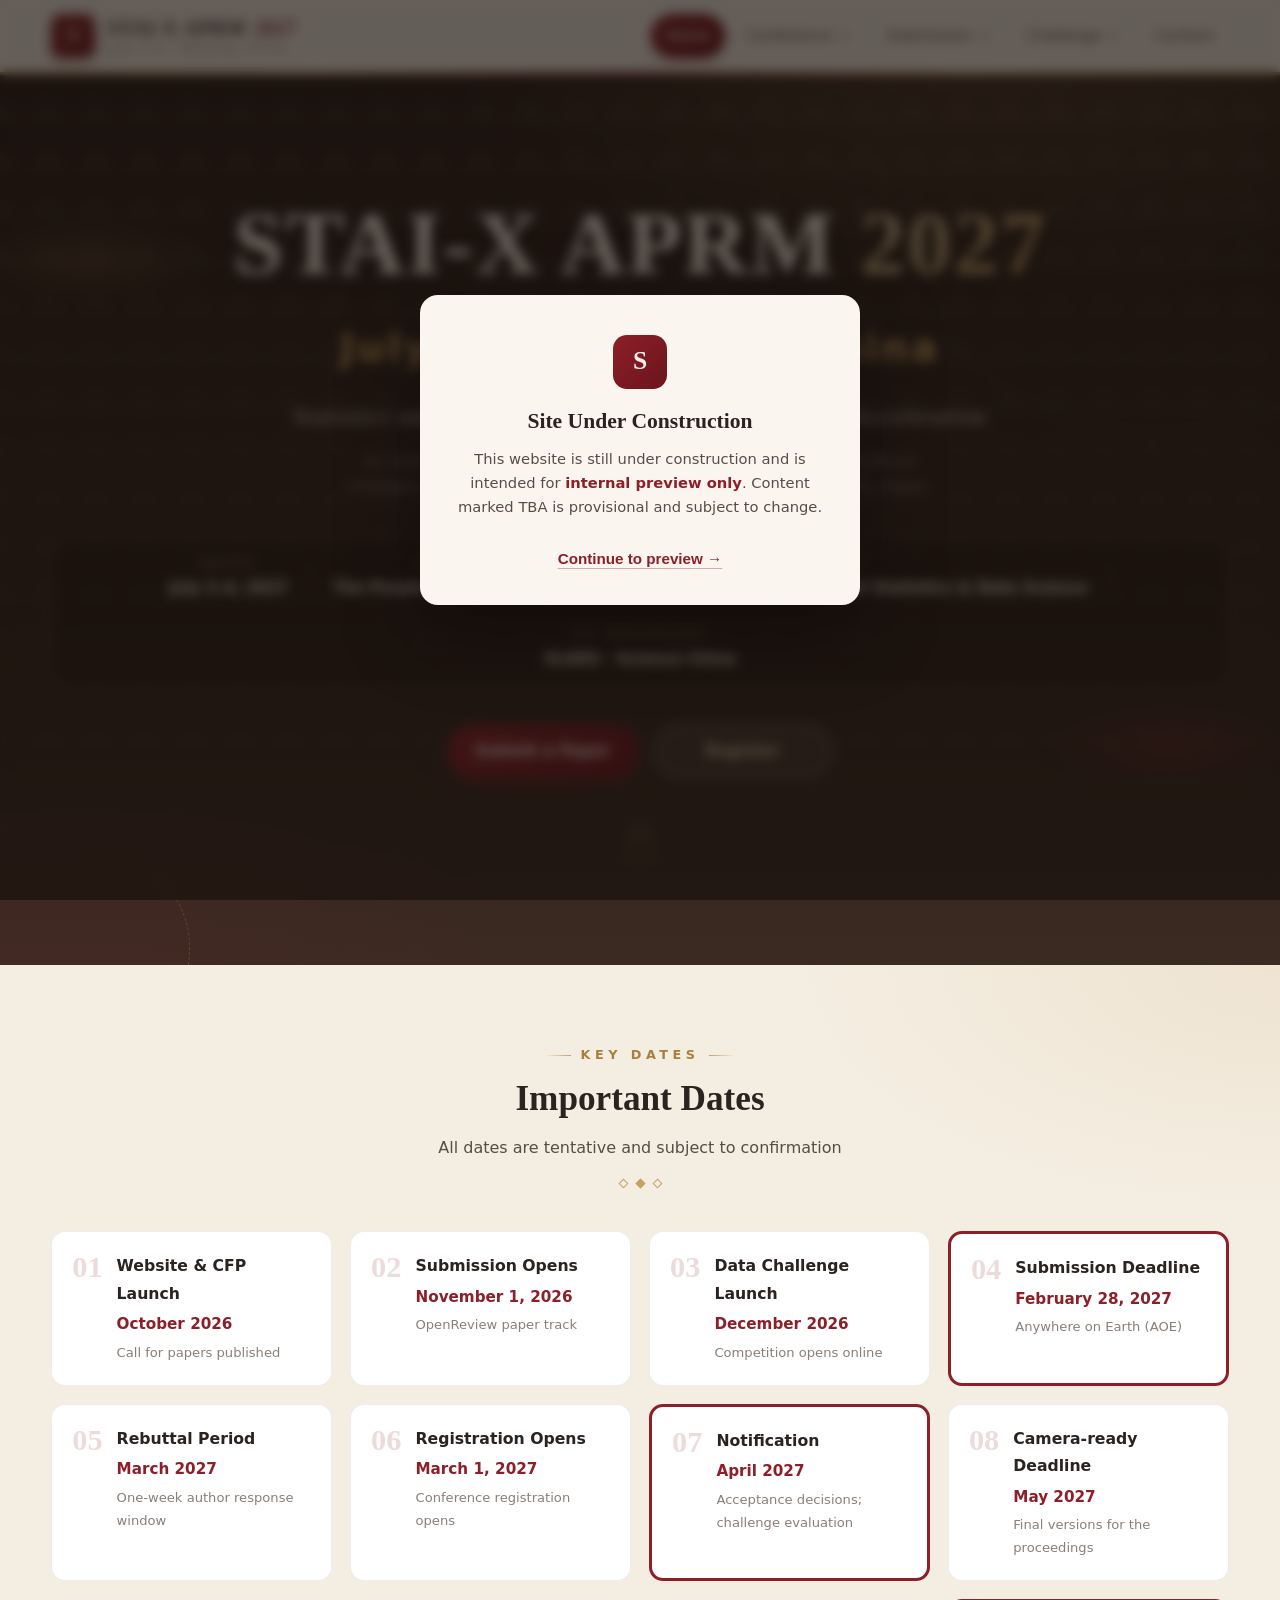
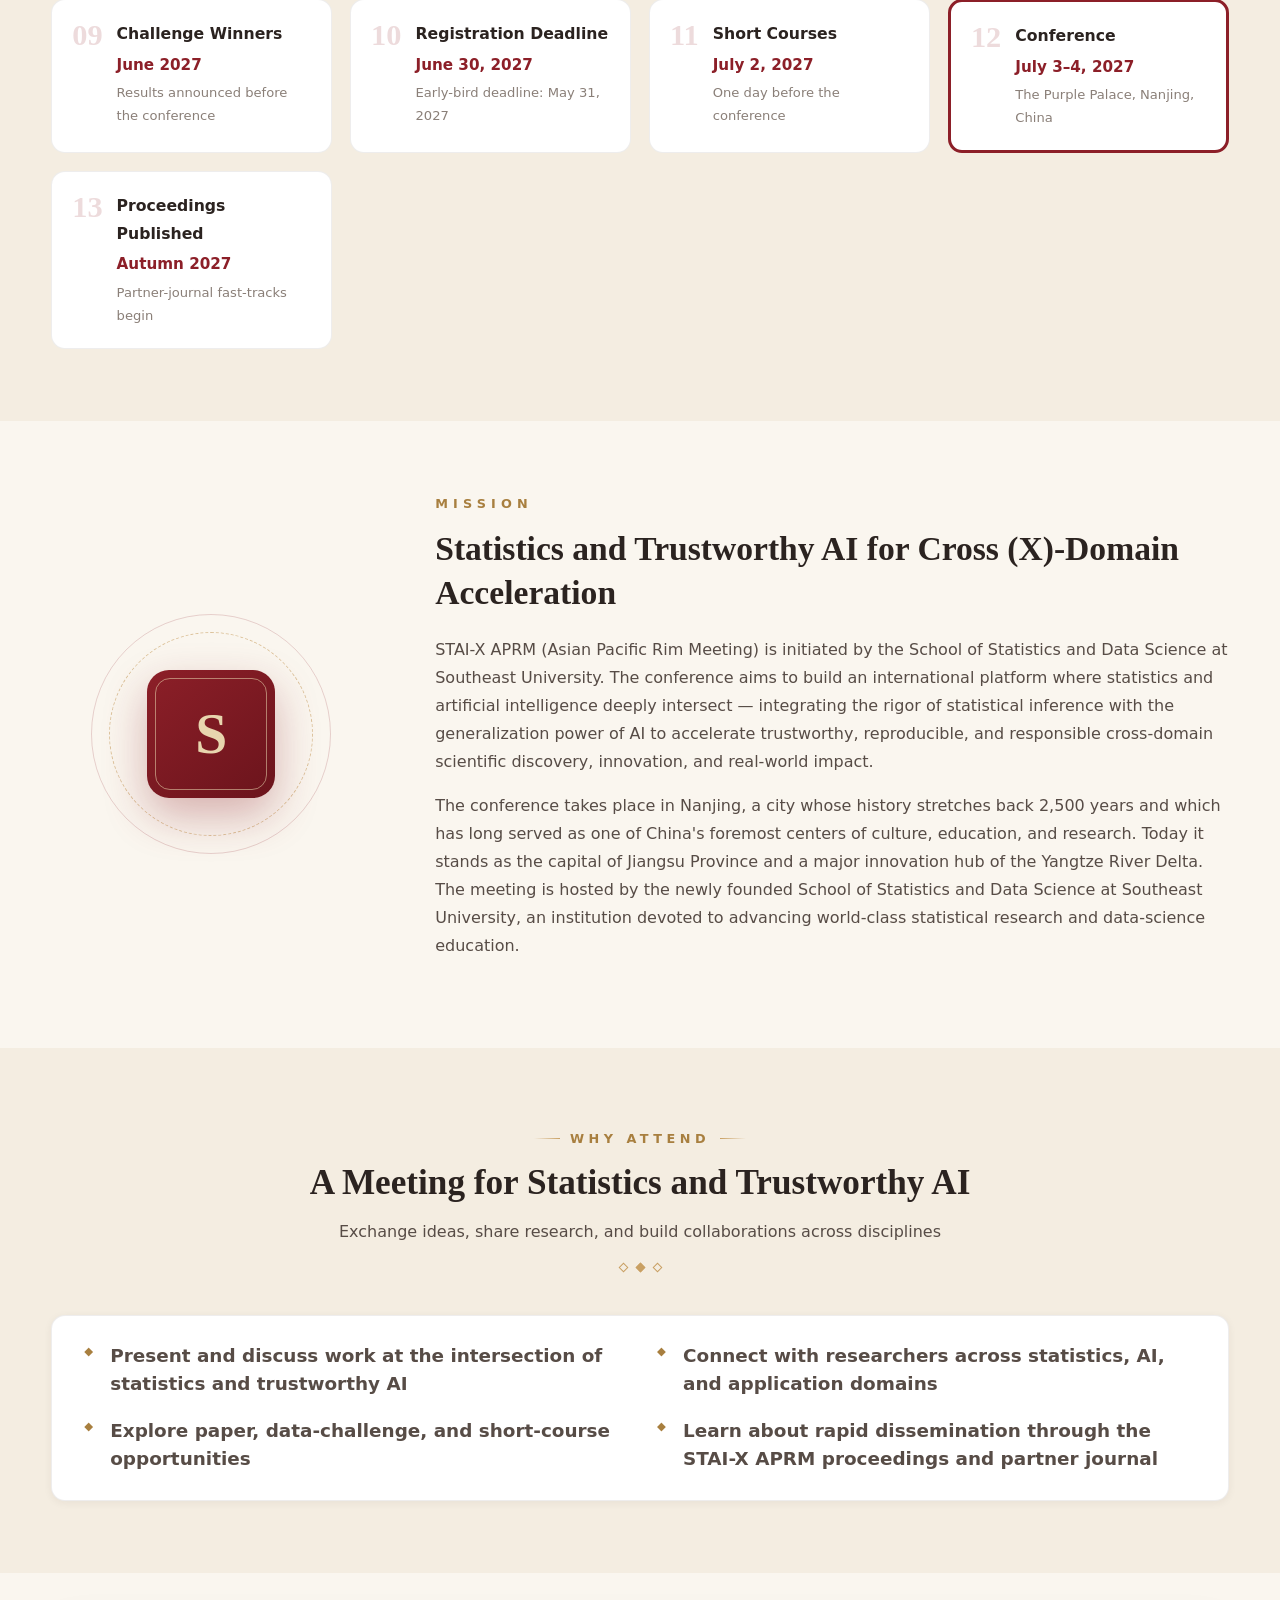
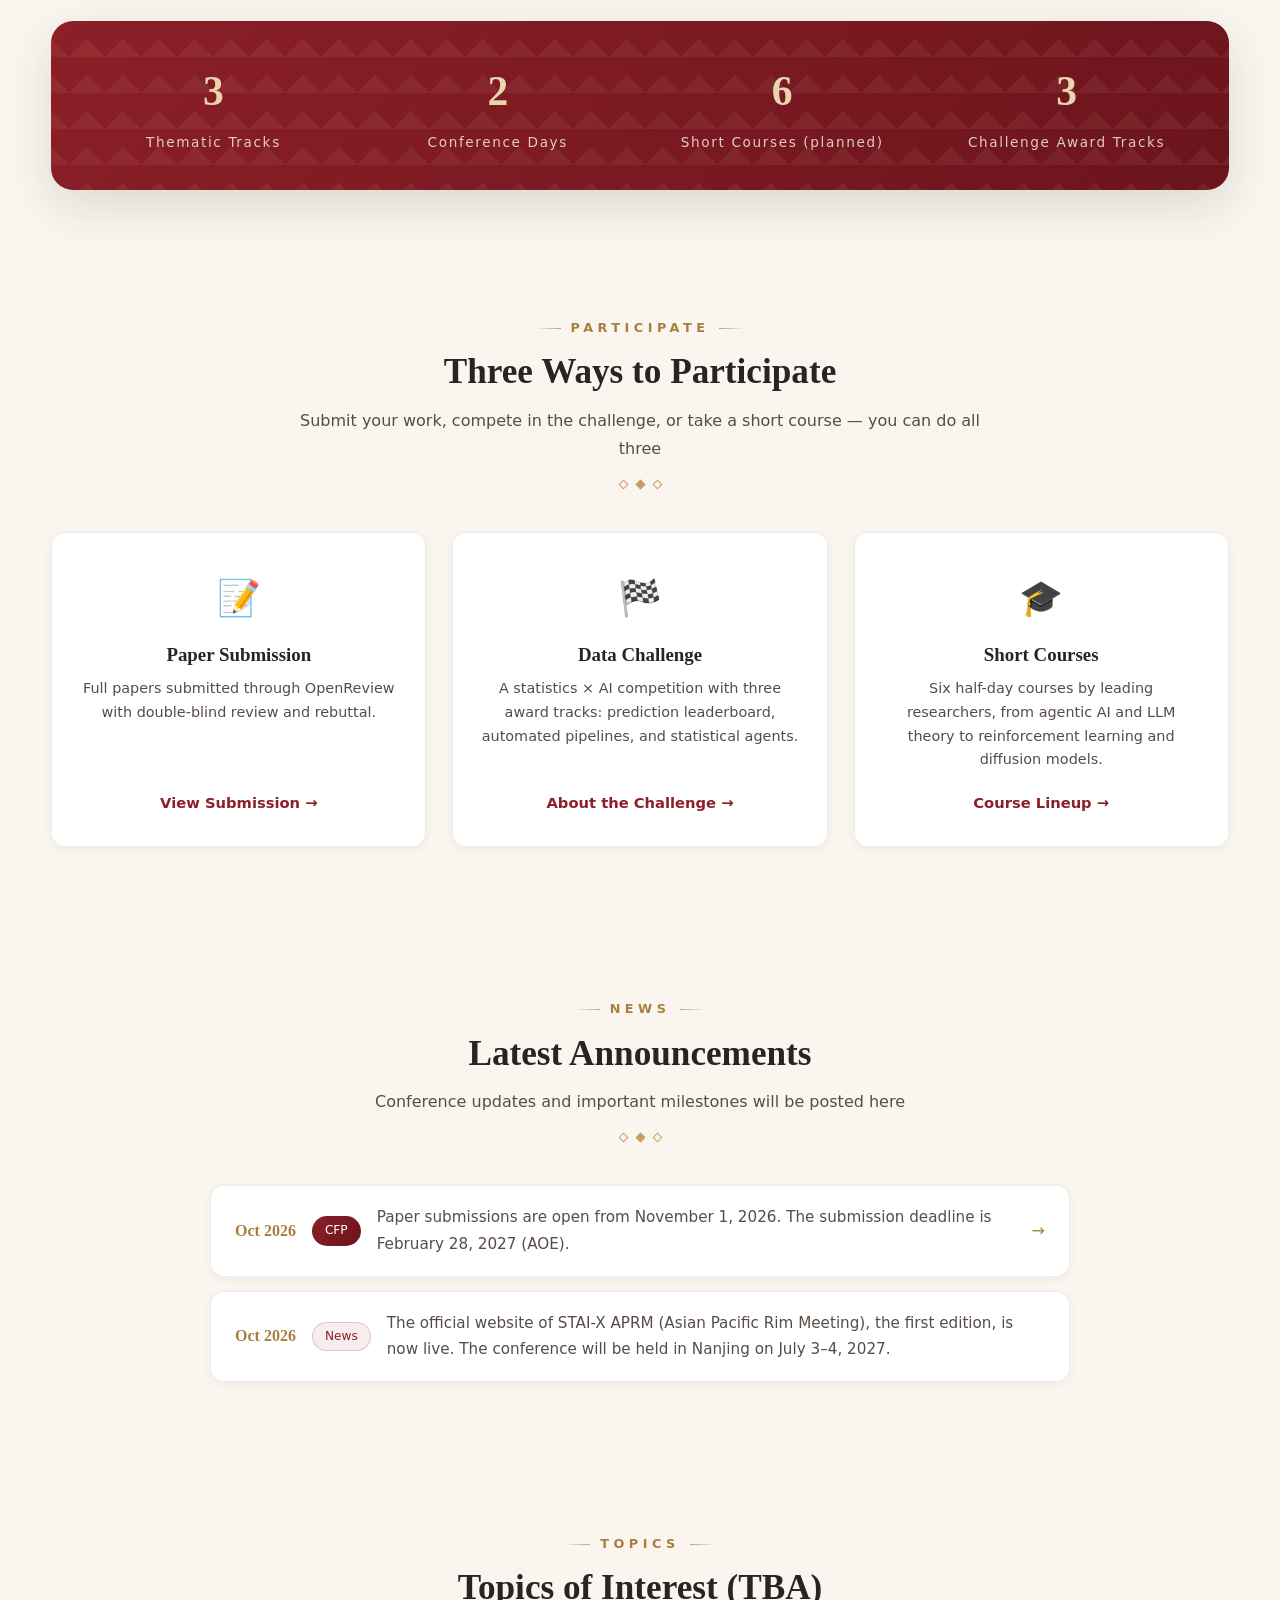
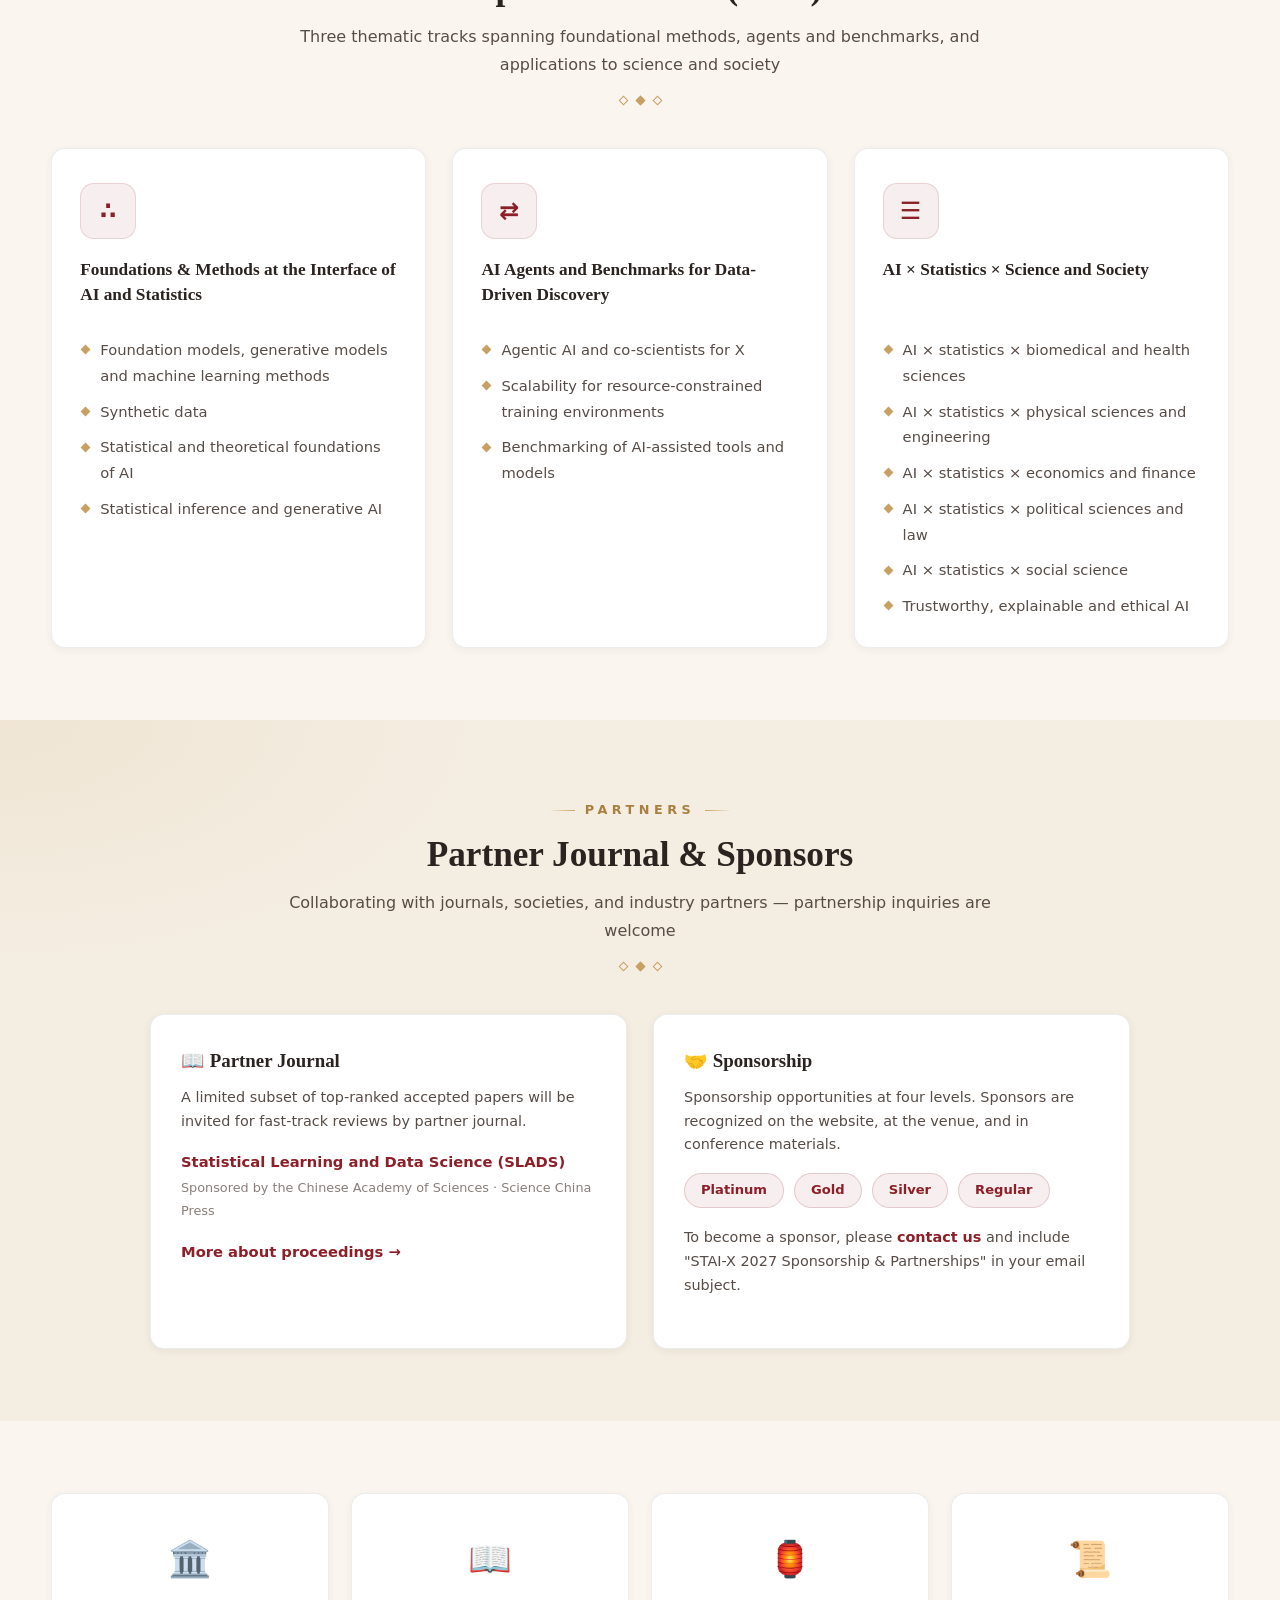
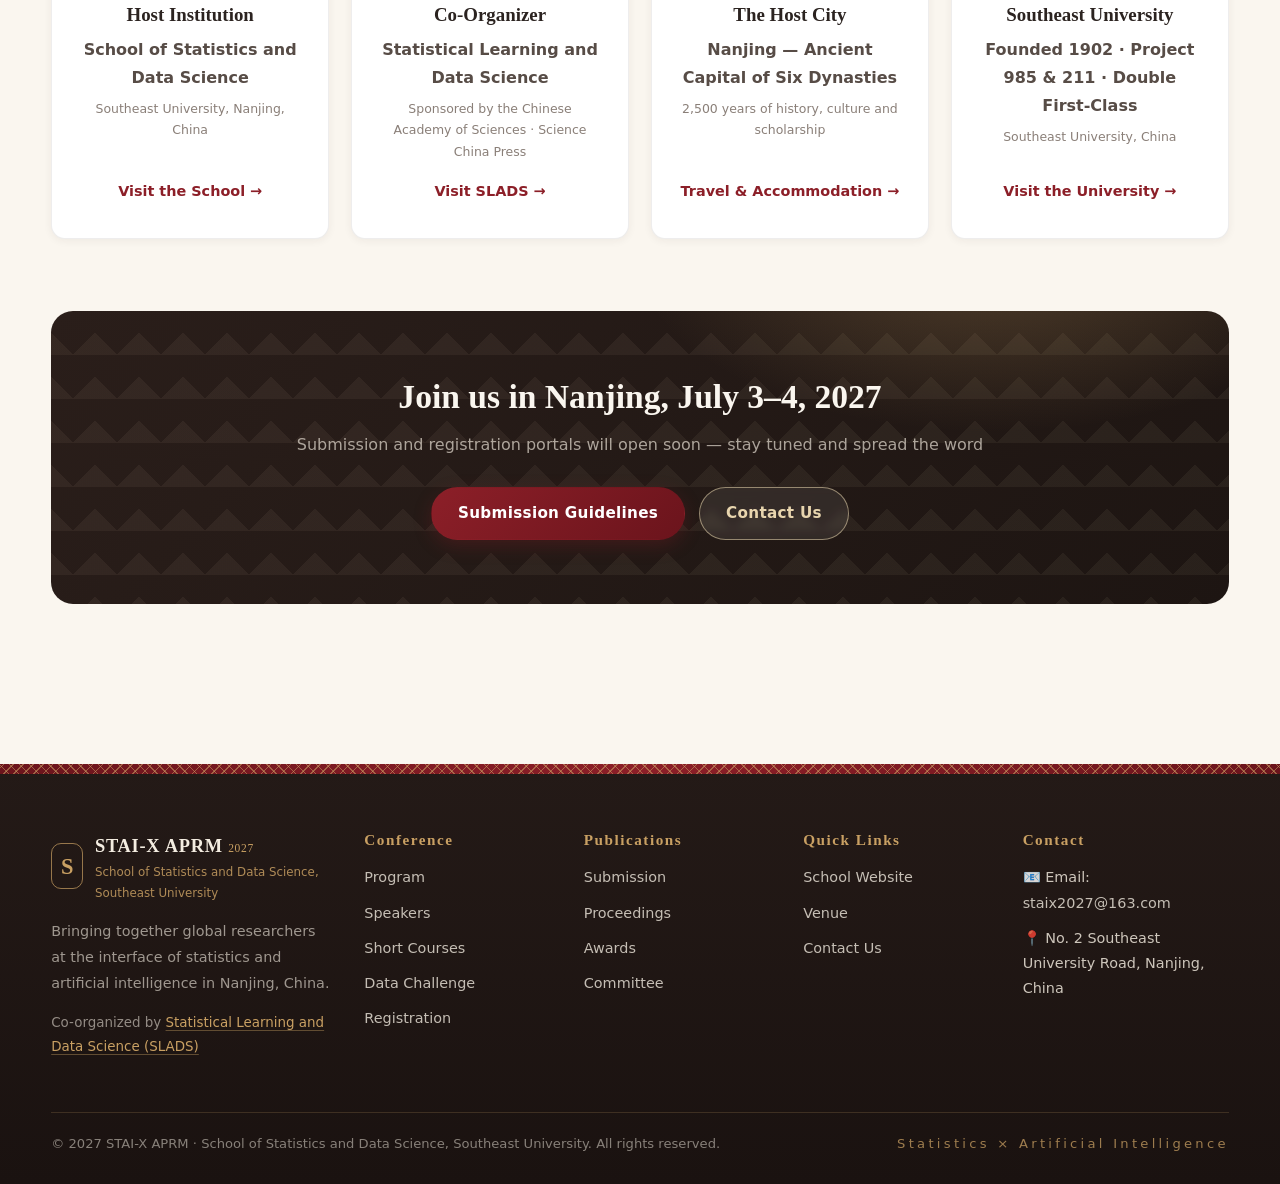
==== commit 49c1993f: "fix: display registration fee yen symbols with double bars" ====
--- a/index.html
+++ b/index.html
@@ -6,9 +6,9 @@
     <meta name="description" content="STAI-X APRM 2027 — Statistics and Trustworthy AI for Cross (X)-Domain Acceleration (TBA), hosted by the School of Statistics and Data Science, Southeast University, Nanjing, China" />
     <link rel="icon" href="/assets/favicon.svg" />
     <title>STAI-X APRM | Southeast University, Nanjing</title>
-    <script type="module" crossorigin src="/assets/main-DfBVSjy4.js"></script>
-    <link rel="modulepreload" crossorigin href="/assets/main-C22HI9U5.js">
-    <link rel="stylesheet" crossorigin href="/assets/main-neQCbLF-.css">
+    <script type="module" crossorigin src="/assets/main-Dfi5pnMS.js"></script>
+    <link rel="modulepreload" crossorigin href="/assets/main-joo7CVV-.js">
+    <link rel="stylesheet" crossorigin href="/assets/main-BDohrRdL.css">
   </head>
   <body>
     <div id="app"></div>
--- a/assets/main-BDohrRdL.css
+++ b/assets/main-BDohrRdL.css
@@ -0,0 +1 @@
+.header[data-v-fc92395a]{position:sticky;top:0;z-index:100;background:#faf6efeb;-webkit-backdrop-filter:blur(12px);backdrop-filter:blur(12px);transition:box-shadow .3s ease,background .3s ease}.header--scrolled[data-v-fc92395a]{background:#faf6effa;box-shadow:var(--shadow-md)}.header__inner[data-v-fc92395a]{display:flex;align-items:center;justify-content:space-between;gap:20px;padding:14px 0}.brand[data-v-fc92395a]{display:flex;align-items:center;gap:12px;color:var(--ink)}.brand__mark[data-v-fc92395a]{width:44px;height:44px;border-radius:10px;background:linear-gradient(140deg,var(--seu-red),var(--seu-red-deep));display:grid;place-items:center;box-shadow:0 4px 12px #8c1f284d;position:relative}.brand__mark[data-v-fc92395a]:after{content:"";position:absolute;top:3px;right:3px;bottom:3px;left:3px;border:1px solid rgba(232,213,174,.6);border-radius:7px}.brand__seal[data-v-fc92395a]{color:var(--yunjin-gold-light);font-family:var(--font-display);font-size:1.35rem;font-weight:700}.brand__text[data-v-fc92395a]{display:flex;flex-direction:column;line-height:1.25}.brand__name[data-v-fc92395a]{font-family:var(--font-display);font-size:1.25rem;font-weight:700;letter-spacing:.04em;display:inline-flex;align-items:center;gap:8px}.brand__name em[data-v-fc92395a]{font-style:normal;color:var(--seu-red)}.brand__badge[data-v-fc92395a]{font-family:var(--font-body);font-size:.62rem;font-weight:700;letter-spacing:.12em;text-transform:uppercase;color:var(--yunjin-gold-deep, #a8823f);border:1px solid rgba(201,160,99,.55);border-radius:999px;padding:2px 9px;white-space:nowrap;transform:translateY(-1px)}.brand__sub[data-v-fc92395a]{font-size:.72rem;color:var(--ink-mute);letter-spacing:.14em}.nav[data-v-fc92395a]{display:flex;align-items:center;gap:6px}.nav__item[data-v-fc92395a]{position:relative}.nav__link[data-v-fc92395a]{display:inline-flex;align-items:center;gap:5px;padding:9px 15px;border-radius:999px;font-size:.94rem;font-weight:500;font-family:var(--font-body);color:var(--ink-soft);background:none;border:none;cursor:pointer;transition:all .22s ease;white-space:nowrap}.nav__link[data-v-fc92395a]:hover{color:var(--seu-red);background:#8c1f2812}.nav__link--active[data-v-fc92395a]{color:#fff;background:linear-gradient(135deg,var(--seu-red),var(--seu-red-deep));box-shadow:0 4px 12px #8c1f2840}.nav__link--active[data-v-fc92395a]:hover{color:#fff}.nav__caret[data-v-fc92395a]{flex-shrink:0;margin-left:2px;opacity:.65;transition:transform .22s ease,opacity .22s ease}.nav__link:hover .nav__caret[data-v-fc92395a]{opacity:1}.nav__link--active .nav__caret[data-v-fc92395a]{opacity:.9}.nav__item--group:hover .nav__caret[data-v-fc92395a]{transform:rotate(180deg)}.dropdown[data-v-fc92395a]{position:absolute;top:100%;left:0;padding-top:8px;visibility:hidden;opacity:0;transform:translateY(-4px);transition:opacity .18s ease,transform .18s ease,visibility .18s}.dropdown--open[data-v-fc92395a]{visibility:visible;opacity:1;transform:translateY(0)}.dropdown__panel[data-v-fc92395a]{min-width:200px;background:#fff;border:1px solid var(--line-soft);border-radius:14px;box-shadow:var(--shadow-lg);padding:8px}.dropdown__link[data-v-fc92395a]{display:block;padding:10px 16px;border-radius:9px;font-size:.9rem;color:var(--ink-soft);transition:all .18s ease;white-space:nowrap}.dropdown__link[data-v-fc92395a]:hover{color:var(--seu-red);background:#8c1f280f}.dropdown__link--active[data-v-fc92395a]{color:var(--seu-red);background:#8c1f281a;font-weight:600}.header__goldline[data-v-fc92395a]{height:3px;background:linear-gradient(90deg,var(--yunjin-gold-deep),var(--yunjin-gold) 25%,var(--seu-red) 50%,var(--yunjin-gold) 75%,var(--yunjin-gold-deep))}.nav-toggle[data-v-fc92395a]{display:none;flex-direction:column;gap:5px;background:none;border:none;padding:8px;cursor:pointer}.nav-toggle span[data-v-fc92395a]{width:22px;height:2px;background:var(--ink);border-radius:2px;transition:all .25s ease}.mnav[data-v-fc92395a]{display:none}@media (max-width: 1024px){.nav[data-v-fc92395a]{display:none}.nav-toggle[data-v-fc92395a]{display:flex}.mnav[data-v-fc92395a]{position:absolute;top:100%;left:0;right:0;flex-direction:column;background:#faf6effc;padding:12px 20px 20px;gap:4px;box-shadow:var(--shadow-md);max-height:70vh;overflow-y:auto;display:none}.mnav--open[data-v-fc92395a]{display:flex}.mnav__link[data-v-fc92395a]{display:flex;align-items:center;justify-content:space-between;width:100%;text-align:center;padding:12px;border-radius:999px;font-size:.95rem;font-weight:500;font-family:var(--font-body);color:var(--ink-soft);background:none;border:none;cursor:pointer;transition:all .22s ease}.mnav__link[data-v-fc92395a]:hover,.mnav__trigger[data-v-fc92395a]:hover{color:var(--seu-red)}.mnav__link--active[data-v-fc92395a]{color:#fff;background:linear-gradient(135deg,var(--seu-red),var(--seu-red-deep))}.nav__caret--open[data-v-fc92395a]{transform:rotate(180deg)}.mnav__children[data-v-fc92395a]{display:flex;flex-direction:column;gap:2px;padding:4px 0 8px}.mnav__child[data-v-fc92395a]{padding:10px 16px 10px 28px;border-radius:9px;font-size:.9rem;color:var(--ink-soft);text-align:left;transition:all .18s ease}.mnav__child[data-v-fc92395a]:hover{color:var(--seu-red);background:#8c1f280f}.mnav__child--active[data-v-fc92395a]{color:var(--seu-red);background:#8c1f281a;font-weight:600}}.footer[data-v-545116af]{margin-top:80px;background:linear-gradient(180deg,#241a17,#1a1210);color:#f4ede1d1}.footer__lattice[data-v-545116af]{height:10px;background:repeating-linear-gradient(45deg,transparent 0 6px,rgba(201,160,99,.55) 6px 7px),repeating-linear-gradient(-45deg,transparent 0 6px,rgba(201,160,99,.55) 6px 7px),linear-gradient(90deg,var(--seu-red-deep),var(--seu-red) 50%,var(--seu-red-deep))}.footer__inner[data-v-545116af]{padding:56px 0 0}.footer__grid[data-v-545116af]{display:grid;grid-template-columns:1.5fr 1fr 1fr 1fr 1.1fr;gap:32px;padding-bottom:40px}.footer__logo[data-v-545116af]{display:flex;align-items:center;gap:12px}.footer__seal[data-v-545116af]{width:46px;height:46px;display:grid;place-items:center;border-radius:10px;border:1px solid rgba(201,160,99,.7);color:var(--yunjin-gold);font-family:var(--font-display);font-size:1.4rem;font-weight:700}.footer__name[data-v-545116af]{margin:0;font-family:var(--font-display);font-weight:700;font-size:1.15rem;color:#f4ede1;letter-spacing:.04em}.footer__first[data-v-545116af]{font-size:.72rem;font-weight:500;color:var(--yunjin-gold);letter-spacing:.06em;white-space:nowrap}.footer__host[data-v-545116af]{margin:0;font-size:.74rem;color:#c9a063d9}.footer__desc[data-v-545116af]{margin-top:16px;font-size:.9rem;line-height:1.8;color:#f4ede199}.footer__cohost[data-v-545116af]{margin-top:10px;font-size:.84rem;color:#f4ede18c}.footer__cohost a[data-v-545116af]{color:var(--yunjin-gold);text-decoration:underline;text-underline-offset:3px;text-decoration-color:#c9a06366}.footer__cohost a[data-v-545116af]:hover{text-decoration-color:var(--yunjin-gold)}.footer__col h4[data-v-545116af]{color:var(--yunjin-gold);font-size:.95rem;margin-bottom:16px;letter-spacing:.1em}.footer__col ul[data-v-545116af]{list-style:none;margin:0;padding:0;display:flex;flex-direction:column;gap:10px;font-size:.9rem}.footer__col a[data-v-545116af]{color:#f4ede1c7;transition:color .2s ease}.footer__col a[data-v-545116af]:hover{color:var(--yunjin-gold)}.footer__bottom[data-v-545116af]{border-top:1px solid rgba(201,160,99,.2);padding:20px 0 28px;display:flex;justify-content:space-between;align-items:center;gap:12px;flex-wrap:wrap;font-size:.82rem;color:#f4ede180}.footer__bottom p[data-v-545116af]{margin:0}.footer__motto[data-v-545116af]{letter-spacing:.25em;color:#c9a063bf}@media (max-width: 1080px){.footer__grid[data-v-545116af]{grid-template-columns:1fr 1fr 1fr}}@media (max-width: 760px){.footer__grid[data-v-545116af]{grid-template-columns:1fr 1fr}}@media (max-width: 640px){.footer__grid[data-v-545116af]{grid-template-columns:1fr;gap:28px}.footer__bottom[data-v-545116af]{flex-direction:column;text-align:center}}.pv-mask[data-v-9cbb23f4]{position:fixed;top:0;right:0;bottom:0;left:0;z-index:9999;display:flex;align-items:center;justify-content:center;padding:24px;background:#18100ca8;-webkit-backdrop-filter:blur(6px);backdrop-filter:blur(6px);animation:pv-fade-9cbb23f4 .3s ease}.pv-dialog[data-v-9cbb23f4]{max-width:440px;width:100%;background:var(--paper, #faf7f2);border-radius:18px;padding:40px 36px 32px;text-align:center;box-shadow:0 24px 80px #00000059;animation:pv-rise-9cbb23f4 .35s cubic-bezier(.22,1,.36,1)}.pv-seal[data-v-9cbb23f4]{width:54px;height:54px;margin:0 auto 18px;border-radius:14px;display:flex;align-items:center;justify-content:center;background:linear-gradient(135deg,var(--seu-red, #8c1f28),var(--seu-red-deep, #5f1219));color:#f4edeb;font-family:var(--font-display, serif);font-size:1.6rem;font-weight:700}.pv-title[data-v-9cbb23f4]{margin:0 0 12px;font-family:var(--font-display, serif);font-size:1.35rem;color:var(--ink, #2a2320)}.pv-text[data-v-9cbb23f4]{margin:0 0 26px;font-size:.92rem;line-height:1.65;color:var(--ink-soft, #5c534d)}.pv-text strong[data-v-9cbb23f4]{color:var(--seu-red, #8c1f28)}.pv-continue[data-v-9cbb23f4]{-webkit-appearance:none;-moz-appearance:none;appearance:none;border:none;cursor:pointer;background:transparent;padding:0;font-size:.95rem;font-weight:600;color:var(--seu-red, #8c1f28);text-decoration:underline;text-underline-offset:4px;text-decoration-color:#8c1f2859;transition:text-decoration-color .2s ease}.pv-continue[data-v-9cbb23f4]:hover{text-decoration-color:var(--seu-red, #8c1f28)}@keyframes pv-fade-9cbb23f4{0%{opacity:0}to{opacity:1}}@keyframes pv-rise-9cbb23f4{0%{opacity:0;transform:translateY(16px) scale(.97)}to{opacity:1;transform:translateY(0) scale(1)}}@media (max-width: 480px){.pv-dialog[data-v-9cbb23f4]{padding:32px 24px 26px}.pv-title[data-v-9cbb23f4]{font-size:1.15rem}}.shead[data-v-a8913cf5]{text-align:center;margin-bottom:44px}.shead__kicker[data-v-a8913cf5]{display:inline-flex;align-items:center;gap:10px;font-size:.8rem;letter-spacing:.35em;text-transform:uppercase;color:var(--yunjin-gold-deep);font-weight:600;margin:0 0 10px}.shead__kicker[data-v-a8913cf5]:before,.shead__kicker[data-v-a8913cf5]:after{content:"";width:26px;height:1px;background:linear-gradient(90deg,transparent,var(--yunjin-gold))}.shead__kicker[data-v-a8913cf5]:after{background:linear-gradient(90deg,var(--yunjin-gold),transparent)}.shead__title[data-v-a8913cf5]{font-size:clamp(1.6rem,3.2vw,2.2rem);font-weight:700;margin:0}.shead__subtitle[data-v-a8913cf5]{margin:12px auto 0;max-width:720px;color:var(--ink-soft)}.shead__lattice[data-v-a8913cf5]{display:flex;justify-content:center;gap:10px;margin-top:18px}.shead__lattice i[data-v-a8913cf5]{width:7px;height:7px;border:1px solid var(--yunjin-gold);transform:rotate(45deg)}.shead__lattice i.is-fill[data-v-a8913cf5]{background:var(--yunjin-gold)}.hero[data-v-f5cc285d]{position:relative;padding:110px 0 96px;overflow:hidden;background:radial-gradient(900px 480px at 78% -8%,rgba(201,160,99,.22),transparent 62%),radial-gradient(800px 460px at 6% 108%,rgba(140,31,40,.14),transparent 60%),linear-gradient(180deg,#241a17,#2e211c 55%,#3a2a22);color:#f4ede1;text-align:center}.hero__decor[data-v-f5cc285d]{position:absolute;top:0;right:0;bottom:0;left:0;pointer-events:none}.hero__lattice[data-v-f5cc285d]{position:absolute;top:0;right:0;bottom:0;left:0;background-image:linear-gradient(45deg,rgba(232,213,174,.05) 25%,transparent 25.5%),linear-gradient(-45deg,rgba(232,213,174,.05) 25%,transparent 25.5%);background-size:48px 48px;-webkit-mask-image:linear-gradient(180deg,rgba(0,0,0,.9),transparent 90%);mask-image:linear-gradient(180deg,rgba(0,0,0,.9),transparent 90%)}.hero__cloud[data-v-f5cc285d]{position:absolute;width:340px;height:120px;border-radius:999px;filter:blur(6px);opacity:.5}.hero__cloud--1[data-v-f5cc285d]{top:14%;left:-80px;background:radial-gradient(closest-side,rgba(201,160,99,.35),transparent 70%);animation:floatY 9s ease-in-out infinite}.hero__cloud--2[data-v-f5cc285d]{bottom:18%;right:-60px;background:radial-gradient(closest-side,rgba(179,39,51,.4),transparent 70%);animation:floatY 11s ease-in-out infinite reverse}.hero__ring[data-v-f5cc285d]{position:absolute;width:560px;height:560px;border:1px solid rgba(232,213,174,.14);border-radius:50%;top:-200px;right:-160px}.hero__petal[data-v-f5cc285d]{position:absolute;width:300px;height:300px;bottom:-160px;left:-110px;border:1px dashed rgba(201,160,99,.25);border-radius:42% 58% 60% 40%/45% 40% 60% 55%}.hero__inner[data-v-f5cc285d]{position:relative}.hero__title[data-v-f5cc285d]{font-family:var(--font-display);font-size:clamp(3rem,8vw,5.6rem);font-weight:800;margin:0;letter-spacing:.02em;color:#faf6ef;text-shadow:0 4px 30px rgba(0,0,0,.35)}.hero__year[data-v-f5cc285d]{color:var(--yunjin-gold);background:linear-gradient(135deg,#e8d5ae,#c9a063);-webkit-background-clip:text;background-clip:text;-webkit-text-fill-color:transparent}.hero__event-meta[data-v-f5cc285d]{margin:12px auto 0;font-family:var(--font-body);font-size:clamp(1.2rem,3vw,2.4rem);font-weight:600;letter-spacing:.08em;color:var(--yunjin-gold)}.hero__cn[data-v-f5cc285d]{margin:18px auto 0;max-width:820px;font-family:var(--font-display);font-size:clamp(1.05rem,2.2vw,1.45rem);color:#f4ede1f0;letter-spacing:.06em;line-height:1.5}.hero__tba[data-v-f5cc285d]{font-size:.72em;opacity:.62;letter-spacing:.08em}.hero__en[data-v-f5cc285d]{margin:16px auto 0;max-width:640px;font-size:.9rem;color:#f4ede18c;letter-spacing:.04em;line-height:1.7}.hero__meta[data-v-f5cc285d]{margin:38px auto 0;display:inline-flex;align-items:center;gap:22px;flex-wrap:wrap;justify-content:center;padding:16px 30px;border:1px solid rgba(232,213,174,.25);border-radius:var(--radius-lg);background:#00000038;-webkit-backdrop-filter:blur(6px);backdrop-filter:blur(6px)}.hero__meta-item[data-v-f5cc285d]{display:flex;flex-direction:column;align-items:center;gap:2px}.hero__meta-label[data-v-f5cc285d]{font-size:.7rem;letter-spacing:.35em;color:var(--yunjin-gold);text-transform:uppercase}.hero__meta-value[data-v-f5cc285d]{font-size:.95rem;font-weight:600;color:#f4ede1}.hero__meta-divider[data-v-f5cc285d]{width:1px;height:34px;background:linear-gradient(180deg,transparent,rgba(232,213,174,.4),transparent)}.hero__actions[data-v-f5cc285d]{margin-top:36px;display:flex;gap:16px;justify-content:center;flex-wrap:wrap}.hero__actions .btn[data-v-f5cc285d]{min-width:178px;justify-content:center}.hero__scroll[data-v-f5cc285d]{margin-top:46px;display:inline-block}.hero__scroll span[data-v-f5cc285d]{display:block;width:22px;height:36px;border:1.5px solid rgba(232,213,174,.5);border-radius:12px;position:relative}.hero__scroll span[data-v-f5cc285d]:after{content:"";position:absolute;top:7px;left:50%;width:3px;height:7px;border-radius:2px;background:var(--yunjin-gold);transform:translate(-50%);animation:scrollHint-f5cc285d 1.8s ease-in-out infinite}@keyframes scrollHint-f5cc285d{0%,to{opacity:1;transform:translate(-50%)}55%{opacity:.25;transform:translate(-50%,10px)}}.mission__grid[data-v-f5cc285d]{display:grid;grid-template-columns:320px 1fr;gap:64px;align-items:center}.mission__mark[data-v-f5cc285d]{position:relative;width:240px;height:240px;margin:0 auto;display:grid;place-items:center}.mission__seal[data-v-f5cc285d]{width:128px;height:128px;display:grid;place-items:center;border-radius:22px;background:linear-gradient(140deg,var(--seu-red),var(--seu-red-deep));color:var(--yunjin-gold-light);font-family:var(--font-display);font-size:3.6rem;font-weight:700;box-shadow:0 18px 44px #8c1f2852;position:relative;z-index:1}.mission__seal[data-v-f5cc285d]:after{content:"";position:absolute;top:8px;right:8px;bottom:8px;left:8px;border:1px solid rgba(232,213,174,.55);border-radius:15px}.mission__ring[data-v-f5cc285d]{position:absolute;top:18px;right:18px;bottom:18px;left:18px;border:1px dashed rgba(201,160,99,.6);border-radius:50%;animation:spin-f5cc285d 26s linear infinite}.mission__ring--2[data-v-f5cc285d]{top:0;right:0;bottom:0;left:0;border-style:solid;border-color:#8c1f282e;animation-duration:40s;animation-direction:reverse}@keyframes spin-f5cc285d{to{transform:rotate(360deg)}}.mission__kicker[data-v-f5cc285d]{font-size:.8rem;letter-spacing:.4em;text-transform:uppercase;color:var(--yunjin-gold-deep);font-weight:600;margin:0 0 12px}.mission__title[data-v-f5cc285d]{font-size:clamp(1.5rem,3vw,2.1rem);font-weight:700;margin:0 0 22px}.mission__tba[data-v-f5cc285d]{font-size:.6em;font-weight:500;opacity:.55}.mission__text[data-v-f5cc285d]{color:var(--ink-soft);margin:0 0 16px}.why-attend[data-v-f5cc285d]{background:var(--paper-warm)}.why-attend__list[data-v-f5cc285d]{margin:0;padding:26px 32px;list-style:none;display:grid;grid-template-columns:1fr 1fr;gap:18px 34px}.why-attend__list li[data-v-f5cc285d]{position:relative;padding-left:26px;font-size:1.15rem;font-weight:600;line-height:1.55;color:var(--ink-soft)}.why-attend__list li[data-v-f5cc285d]:before{content:"◆";position:absolute;left:0;top:.15em;color:var(--yunjin-gold-deep);font-size:.72rem}.stats__bar[data-v-f5cc285d]{display:grid;grid-template-columns:repeat(4,1fr);background:linear-gradient(135deg,var(--seu-red),var(--seu-red-deep));border-radius:var(--radius-lg);padding:34px 20px;box-shadow:var(--shadow-lg);position:relative;overflow:hidden}.stats__bar[data-v-f5cc285d]:before{content:"";position:absolute;top:0;right:0;bottom:0;left:0;background-image:linear-gradient(45deg,rgba(232,213,174,.07) 25%,transparent 25.5%),linear-gradient(-45deg,rgba(232,213,174,.07) 25%,transparent 25.5%);background-size:36px 36px;pointer-events:none}.stats__item[data-v-f5cc285d]{text-align:center;color:#f4ede1;position:relative}.stats__value[data-v-f5cc285d]{display:block;font-family:var(--font-display);font-size:clamp(1.8rem,3.4vw,2.6rem);font-weight:800;color:var(--yunjin-gold-light)}.stats__label[data-v-f5cc285d]{font-size:.85rem;letter-spacing:.12em;opacity:.85}.activities__grid[data-v-f5cc285d]{display:grid;grid-template-columns:repeat(3,1fr);gap:26px}.activities__card[data-v-f5cc285d]{padding:34px 28px 30px;display:flex;flex-direction:column;text-align:center}.activities__icon[data-v-f5cc285d]{font-size:2.2rem;display:block;margin-bottom:14px}.activities__card h3[data-v-f5cc285d]{font-size:1.18rem;margin-bottom:10px}.activities__card p[data-v-f5cc285d]{margin:0 0 18px;font-size:.9rem;color:var(--ink-soft);line-height:1.65;flex:1}.activities__link[data-v-f5cc285d]{font-weight:600;font-size:.92rem}.announcements__list[data-v-f5cc285d]{display:flex;flex-direction:column;gap:14px;max-width:860px;margin:0 auto}.announcements__item[data-v-f5cc285d]{display:flex;align-items:center;gap:16px;padding:18px 24px;color:var(--ink)}.announcements__date[data-v-f5cc285d]{font-family:var(--font-display);font-weight:700;color:var(--yunjin-gold-deep);white-space:nowrap}.announcements__tag[data-v-f5cc285d]{flex-shrink:0;padding:3px 12px;font-size:.76rem;border-radius:999px;background:#8c1f2814;color:var(--seu-red);border:1px solid rgba(140,31,40,.2);white-space:nowrap}.announcements__tag--hot[data-v-f5cc285d]{background:linear-gradient(135deg,var(--seu-red),var(--seu-red-deep));color:#fff;border-color:transparent}.announcements__text[data-v-f5cc285d]{flex:1;color:var(--ink-soft);font-size:.95rem}.announcements__arrow[data-v-f5cc285d]{color:var(--yunjin-gold-deep);transition:transform .25s ease}.announcements__item:hover .announcements__arrow[data-v-f5cc285d]{transform:translate(4px)}.topics__grid[data-v-f5cc285d]{display:grid;grid-template-columns:repeat(3,1fr);gap:26px}.topics__card[data-v-f5cc285d]{padding:34px 28px 28px;position:relative;overflow:hidden}.topics__card[data-v-f5cc285d]:before{content:"";position:absolute;top:0;left:0;right:0;height:4px;background:linear-gradient(90deg,var(--seu-red),var(--yunjin-gold));transform:scaleX(0);transform-origin:left;transition:transform .35s ease}.topics__card[data-v-f5cc285d]:hover:before{transform:scaleX(1)}.topics__icon[data-v-f5cc285d]{width:56px;height:56px;display:grid;place-items:center;border-radius:14px;background:#8c1f2812;color:var(--seu-red);font-size:1.5rem;font-weight:700;margin-bottom:18px;border:1px solid rgba(140,31,40,.14)}.topics__title[data-v-f5cc285d]{font-size:1.08rem;font-weight:700;margin-bottom:18px;line-height:1.45;min-height:62px}.topics__list[data-v-f5cc285d]{list-style:none;padding:0;margin:0;display:flex;flex-direction:column;gap:10px}.topics__list li[data-v-f5cc285d]{position:relative;padding-left:20px;color:var(--ink-soft);font-size:.92rem}.topics__list li[data-v-f5cc285d]:before{content:"";position:absolute;left:2px;top:.62em;width:7px;height:7px;transform:rotate(45deg);background:var(--yunjin-gold)}.dates[data-v-f5cc285d]{background:radial-gradient(800px 400px at 100% 0%,rgba(201,160,99,.12),transparent 60%),var(--paper-warm)}.dates--priority[data-v-f5cc285d]{padding-top:72px}.dates__grid[data-v-f5cc285d]{display:grid;grid-template-columns:repeat(4,1fr);gap:18px}.dates__item[data-v-f5cc285d]{display:flex;gap:14px;background:var(--card);border:1px solid var(--line-soft);border-radius:var(--radius-md);padding:20px;transition:transform .25s ease,box-shadow .25s ease}.dates__item[data-v-f5cc285d]:hover{transform:translateY(-3px);box-shadow:var(--shadow-md)}.dates__item--featured[data-v-f5cc285d]{border:3px solid var(--seu-red)}.dates__num[data-v-f5cc285d]{font-family:var(--font-display);font-size:1.9rem;font-weight:800;color:#8c1f2829;line-height:1}.dates__label[data-v-f5cc285d]{margin:0;font-weight:700;color:var(--ink);font-size:.98rem}.dates__value[data-v-f5cc285d]{margin:4px 0 0;color:var(--seu-red);font-weight:600;font-size:.95rem}.dates__note[data-v-f5cc285d]{margin:4px 0 0;color:var(--ink-mute);font-size:.82rem}.partners[data-v-f5cc285d]{background:radial-gradient(800px 400px at 0% 0%,rgba(201,160,99,.1),transparent 60%),var(--paper-warm)}.partners__grid[data-v-f5cc285d]{display:grid;grid-template-columns:1fr 1fr;gap:26px;max-width:980px;margin:0 auto}.partners__card[data-v-f5cc285d]{padding:34px 30px}.partners__card h3[data-v-f5cc285d]{font-size:1.18rem;margin-bottom:12px}.partners__card p[data-v-f5cc285d]{margin:0 0 16px;font-size:.9rem;color:var(--ink-soft);line-height:1.65}.partners__card ul[data-v-f5cc285d]{list-style:none;margin:0 0 16px;padding:0;display:flex;flex-direction:column;gap:8px}.partners__card li[data-v-f5cc285d]{font-size:.88rem;color:var(--ink-mute)}.partners__card li a[data-v-f5cc285d]{color:var(--seu-red);font-weight:600;font-size:.92rem}.partners__journal-note[data-v-f5cc285d]{display:block;margin-top:2px;font-size:.8rem}.partners__levels[data-v-f5cc285d]{display:flex;gap:10px;flex-wrap:wrap;margin-bottom:18px}.partners__level[data-v-f5cc285d]{padding:5px 16px;border-radius:999px;font-size:.82rem;font-weight:600;background:#8c1f2812;border:1px solid rgba(140,31,40,.18);color:var(--seu-red)}.partners__link[data-v-f5cc285d]{font-weight:600;font-size:.92rem}.host__grid[data-v-f5cc285d]{display:grid;grid-template-columns:repeat(4,1fr);gap:22px}.host__card[data-v-f5cc285d]{padding:34px 28px;text-align:center;display:flex;flex-direction:column;align-items:center}.host__icon[data-v-f5cc285d]{font-size:2.2rem;display:block;margin-bottom:14px}.host__card h3[data-v-f5cc285d]{font-size:1.18rem;margin-bottom:8px}.host__card p[data-v-f5cc285d]{margin:0;color:var(--ink-soft);font-weight:600}.host__sub[data-v-f5cc285d]{margin-top:6px!important;font-size:.78rem!important;color:var(--ink-mute)!important;font-weight:400!important}.host__link[data-v-f5cc285d]{display:inline-block;margin-top:auto;padding-top:16px;font-size:.9rem;font-weight:600}.cta[data-v-f5cc285d]{padding:0 0 80px}.cta__box[data-v-f5cc285d]{position:relative;text-align:center;padding:64px 28px;border-radius:var(--radius-lg);background:radial-gradient(600px 300px at 80% -20%,rgba(201,160,99,.28),transparent 60%),linear-gradient(135deg,#2a1e1a,#1d1512);color:#f4ede1;overflow:hidden}.cta__lattice[data-v-f5cc285d]{position:absolute;top:0;right:0;bottom:0;left:0;background-image:linear-gradient(45deg,rgba(232,213,174,.06) 25%,transparent 25.5%),linear-gradient(-45deg,rgba(232,213,174,.06) 25%,transparent 25.5%);background-size:44px 44px;pointer-events:none}.cta__title[data-v-f5cc285d]{position:relative;font-size:clamp(1.5rem,3.2vw,2.1rem);margin:0 0 12px;color:#faf6ef}.cta__sub[data-v-f5cc285d]{position:relative;color:#f4ede1a6;margin:0 0 28px}.cta__actions[data-v-f5cc285d]{position:relative;display:flex;gap:14px;justify-content:center;flex-wrap:wrap}@media (max-width: 1024px){.mission__grid[data-v-f5cc285d]{grid-template-columns:1fr;gap:40px}}@media (max-width: 960px){.topics__grid[data-v-f5cc285d],.host__grid[data-v-f5cc285d],.dates__grid[data-v-f5cc285d]{grid-template-columns:1fr 1fr}.activities__grid[data-v-f5cc285d],.partners__grid[data-v-f5cc285d]{grid-template-columns:1fr}.stats__bar[data-v-f5cc285d]{grid-template-columns:repeat(2,1fr);gap:22px 0}}@media (max-width: 720px){.why-attend__list[data-v-f5cc285d]{grid-template-columns:1fr}}@media (max-width: 640px){.hero[data-v-f5cc285d]{padding:80px 0 70px}.topics__grid[data-v-f5cc285d],.dates__grid[data-v-f5cc285d],.host__grid[data-v-f5cc285d]{grid-template-columns:1fr}.why-attend__list[data-v-f5cc285d]{padding:24px}.hero__meta[data-v-f5cc285d]{gap:14px;padding:14px 18px}.hero__meta-divider[data-v-f5cc285d]{display:none}.announcements__item[data-v-f5cc285d]{flex-wrap:wrap}}.phero[data-v-890bb2dc]{position:relative;padding:84px 0 64px;background:radial-gradient(1200px 500px at 85% -10%,rgba(201,160,99,.18),transparent 60%),radial-gradient(900px 420px at 8% 110%,rgba(140,31,40,.1),transparent 60%),linear-gradient(180deg,#FBF8F1,var(--paper));overflow:hidden;text-align:center}.phero__bg[data-v-890bb2dc]{position:absolute;top:0;right:0;bottom:0;left:0;pointer-events:none}.phero__lattice[data-v-890bb2dc]{position:absolute;top:0;right:0;bottom:0;left:0;background-image:linear-gradient(45deg,rgba(140,31,40,.035) 25%,transparent 25.5%),linear-gradient(-45deg,rgba(140,31,40,.035) 25%,transparent 25.5%);background-size:42px 42px;-webkit-mask-image:linear-gradient(180deg,rgba(0,0,0,.9),transparent 85%);mask-image:linear-gradient(180deg,rgba(0,0,0,.9),transparent 85%)}.phero__ring[data-v-890bb2dc]{position:absolute;border:1px solid rgba(201,160,99,.35);border-radius:50%}.phero__ring--1[data-v-890bb2dc]{width:420px;height:420px;top:-220px;right:-120px}.phero__ring--2[data-v-890bb2dc]{width:260px;height:260px;bottom:-140px;left:-80px;border-color:#8c1f282e}.phero__inner[data-v-890bb2dc]{position:relative}.phero__kicker[data-v-890bb2dc]{display:inline-block;font-size:.8rem;letter-spacing:.45em;text-transform:uppercase;color:var(--yunjin-gold-deep);font-weight:600;margin:0 0 14px}.phero__title[data-v-890bb2dc]{font-size:clamp(2rem,4.5vw,3rem);font-weight:700;margin:0}.phero__subtitle[data-v-890bb2dc]{margin:16px auto 0;max-width:760px;color:var(--ink-soft);font-size:1.02rem}.filter[data-v-95bbc789]{display:flex;justify-content:center;gap:10px;flex-wrap:wrap;margin-bottom:36px}.filter__btn[data-v-95bbc789]{padding:9px 22px;border-radius:999px;border:1px solid var(--line);background:var(--card);color:var(--ink-soft);font-weight:600;font-size:.9rem;cursor:pointer;transition:all .22s ease}.filter__btn[data-v-95bbc789]:hover{border-color:var(--seu-red);color:var(--seu-red)}.filter__btn--active[data-v-95bbc789]{background:linear-gradient(135deg,var(--seu-red),var(--seu-red-deep));border-color:transparent;color:#fff;box-shadow:0 5px 14px #8c1f2840}.speaker-grid[data-v-95bbc789]{display:grid;grid-template-columns:repeat(4,1fr);gap:24px}.speaker-card[data-v-95bbc789]{padding:26px 20px;text-align:center}.speaker-card__photo[data-v-95bbc789]{width:110px;height:110px;margin:0 auto 16px;border-radius:50%;overflow:hidden;border:3px solid var(--yunjin-gold-light);box-shadow:0 8px 20px #8c1f2824}.speaker-card__placeholder[data-v-95bbc789]{width:100%;height:100%;display:grid;place-items:center;background:linear-gradient(140deg,var(--paper-warm),#EFE6D6);color:#8c1f2866;font-family:var(--font-display);font-size:2.2rem;font-weight:700}.speaker-card__photo img[data-v-95bbc789]{width:100%;height:100%;object-fit:cover}.speaker-card__tag[data-v-95bbc789]{display:inline-block;font-size:.72rem;padding:2px 12px;border-radius:999px;background:#c9a06329;color:var(--yunjin-gold-deep);border:1px solid rgba(201,160,99,.35);margin-bottom:8px}.speaker-card__name[data-v-95bbc789]{font-size:1.08rem;margin-bottom:4px}.speaker-card__org[data-v-95bbc789]{margin:0;font-size:.85rem;color:var(--ink-mute)}.tba-note[data-v-95bbc789]{margin-top:48px;padding:40px 28px 44px;background:var(--paper-warm)}@media (max-width: 960px){.speaker-grid[data-v-95bbc789]{grid-template-columns:repeat(2,1fr)}}@media (max-width: 480px){.speaker-grid[data-v-95bbc789]{grid-template-columns:1fr}}.day-tabs[data-v-87d97783]{display:flex;justify-content:center;gap:14px;flex-wrap:wrap;margin-bottom:40px}.day-tab[data-v-87d97783]{display:flex;flex-direction:column;align-items:center;gap:2px;padding:14px 28px;border-radius:var(--radius-md);border:1px solid var(--line);background:var(--card);cursor:pointer;transition:all .25s ease}.day-tab__label[data-v-87d97783]{font-family:var(--font-display);font-weight:700;font-size:1.02rem;color:var(--ink)}.day-tab__date[data-v-87d97783]{font-size:.76rem;color:var(--ink-mute)}.day-tab[data-v-87d97783]:hover{border-color:var(--seu-red);transform:translateY(-2px)}.day-tab--active[data-v-87d97783]{background:linear-gradient(135deg,var(--seu-red),var(--seu-red-deep));border-color:transparent;box-shadow:0 8px 20px #8c1f2847}.day-tab--active .day-tab__label[data-v-87d97783]{color:#fff}.day-tab--active .day-tab__date[data-v-87d97783]{color:var(--yunjin-gold-light)}.timeline[data-v-87d97783]{max-width:880px;margin:0 auto;position:relative;padding-left:0}.tl-item[data-v-87d97783]{display:grid;grid-template-columns:150px 30px 1fr;gap:0;align-items:stretch}.tl-item__time[data-v-87d97783]{text-align:right;padding:20px 14px 0 0;font-family:var(--font-display);font-weight:700;color:var(--ink-soft);font-size:.92rem;white-space:nowrap}.tl-item__node[data-v-87d97783]{position:relative;display:flex;justify-content:center;padding-top:27px}.tl-item__node[data-v-87d97783]:before{content:"";position:absolute;top:0;bottom:0;left:50%;width:2px;transform:translate(-50%);background:linear-gradient(180deg,var(--line),rgba(201,160,99,.4))}.tl-item:last-child .tl-item__node[data-v-87d97783]:before{bottom:auto;height:30px}.tl-item__node[data-v-87d97783]:after{content:"";position:relative;width:12px;height:12px;border-radius:50%;background:var(--card);border:3px solid var(--seu-red);z-index:1}.tl-item--break .tl-item__node[data-v-87d97783]:after{border-color:var(--yunjin-gold);width:9px;height:9px}.tl-item__card[data-v-87d97783]{margin:12px 0 12px 16px;background:var(--card);border:1px solid var(--line-soft);border-left:3px solid var(--seu-red);border-radius:var(--radius-sm);padding:18px 22px;box-shadow:var(--shadow-sm);transition:transform .22s ease,box-shadow .22s ease}.tl-item__card[data-v-87d97783]:hover{transform:translate(4px);box-shadow:var(--shadow-md)}.tl-item--break .tl-item__card[data-v-87d97783]{border-left-color:var(--yunjin-gold);background:var(--paper-warm);padding:12px 22px}.tl-item--break .tl-item__card h3[data-v-87d97783]{color:var(--ink-soft);font-size:1rem}.tl-item--panel .tl-item__card[data-v-87d97783]{border-left-color:#7a4a8c}.tl-item--course .tl-item__card[data-v-87d97783]{border-left-color:#3e5c8a}.tl-item--social .tl-item__card[data-v-87d97783]{border-left-color:var(--yunjin-gold-deep)}.tl-item__head[data-v-87d97783]{display:flex;align-items:center;gap:12px;flex-wrap:wrap}.tl-item__head h3[data-v-87d97783]{font-size:1.02rem}.tl-item__badge[data-v-87d97783]{font-size:.7rem;padding:2px 10px;border-radius:999px;background:#8c1f2814;color:var(--seu-red);border:1px solid rgba(140,31,40,.2);white-space:nowrap}.tl-item--break .tl-item__badge[data-v-87d97783]{background:#c9a06324;color:var(--yunjin-gold-deep);border-color:#c9a06366}.tl-item__card p[data-v-87d97783]{margin:8px 0 0;color:var(--ink-mute);font-size:.88rem}.program-note[data-v-87d97783]{text-align:center;margin-top:36px;color:var(--ink-mute);font-size:.86rem}@media (max-width: 720px){.tl-item[data-v-87d97783]{grid-template-columns:1fr}.tl-item__time[data-v-87d97783]{text-align:left;padding:6px 0 0 2px}.tl-item__node[data-v-87d97783]{display:none}.tl-item__card[data-v-87d97783]{margin-left:0;margin-top:6px}}.info-bar[data-v-aa51bafe]{display:grid;grid-template-columns:repeat(4,1fr);gap:18px;background:var(--card);border:1px solid var(--line-soft);border-radius:var(--radius-lg);padding:24px 26px;box-shadow:var(--shadow-sm)}.info-item[data-v-aa51bafe]{display:flex;gap:12px;align-items:flex-start}.info-item__icon[data-v-aa51bafe]{font-size:1.4rem;line-height:1.5}.info-item__title[data-v-aa51bafe]{margin:0;font-weight:700;font-size:.9rem;color:var(--seu-red)}.info-item__text[data-v-aa51bafe]{margin:2px 0 0;font-size:.84rem;color:var(--ink-soft);line-height:1.55}.proposal-call[data-v-aa51bafe]{padding:36px 28px;background:linear-gradient(135deg,rgba(201,160,99,.16),transparent 65%),var(--paper-warm);border:1px solid rgba(201,160,99,.6);border-top:4px solid var(--seu-red);box-shadow:0 8px 28px #8c1f2814}.proposal-call__head[data-v-aa51bafe]{text-align:center;margin-bottom:24px}.proposal-call h3[data-v-aa51bafe]{margin:0 0 16px;color:var(--seu-red);font-size:clamp(1.35rem,3vw,1.7rem)}.proposal-call__deadline[data-v-aa51bafe]{display:inline-block;padding:7px 18px;border-radius:999px;background:var(--seu-red);color:#fff;font-size:.9rem}.proposal-call__body[data-v-aa51bafe]{max-width:800px;margin:0 auto}.proposal-call p[data-v-aa51bafe]{margin:0 0 16px;color:var(--ink-soft);font-size:.96rem;line-height:1.8}.proposal-call p[data-v-aa51bafe]:last-child{margin-bottom:0}.courses[data-v-aa51bafe]{padding-top:24px}.course-grid[data-v-aa51bafe]{display:grid;grid-template-columns:repeat(2,1fr);gap:24px}.course[data-v-aa51bafe]{padding:28px 28px 24px;display:flex;flex-direction:column}.course__head[data-v-aa51bafe]{display:flex;justify-content:space-between;align-items:center;margin-bottom:14px}.course__id[data-v-aa51bafe]{font-family:var(--font-display);font-weight:800;font-size:1.05rem;color:#fff;background:linear-gradient(135deg,var(--seu-red),var(--seu-red-deep));border-radius:8px;padding:3px 12px}.course__time[data-v-aa51bafe]{font-size:.8rem;font-weight:600;color:var(--yunjin-gold-deep);letter-spacing:.05em}.course__title[data-v-aa51bafe]{font-size:1.18rem;line-height:1.4;margin-bottom:10px;min-height:66px}.course__instructor[data-v-aa51bafe]{margin:0 0 12px;font-size:.9rem;color:var(--ink-soft)}.course__desc[data-v-aa51bafe]{margin:0 0 14px;font-size:.9rem;color:var(--ink-soft);line-height:1.65;flex:1}.course__prereq[data-v-aa51bafe]{margin:0;padding-top:12px;border-top:1px dashed var(--line-soft);font-size:.82rem;color:var(--ink-mute)}.course__prereq span[data-v-aa51bafe]{font-weight:600;color:var(--yunjin-gold-deep)}.sc-cta[data-v-aa51bafe]{margin-top:40px;padding:38px 32px;text-align:center;background:var(--paper-warm)}.sc-cta h3[data-v-aa51bafe]{font-size:1.25rem;margin-bottom:10px}.sc-cta p[data-v-aa51bafe]{max-width:620px;margin:0 auto 22px;color:var(--ink-soft);font-size:.94rem}.sc-cta__actions[data-v-aa51bafe]{display:flex;gap:14px;justify-content:center;flex-wrap:wrap}.btn--ghost2[data-v-aa51bafe]{background:transparent;border:1px solid var(--seu-red);color:var(--seu-red);padding:12px 26px;border-radius:999px;font-weight:600}.btn--ghost2[data-v-aa51bafe]:hover{background:#8c1f280f}@media (max-width: 960px){.info-bar[data-v-aa51bafe]{grid-template-columns:1fr 1fr}.course-grid[data-v-aa51bafe]{grid-template-columns:1fr}}@media (max-width: 640px){.info-bar[data-v-aa51bafe]{grid-template-columns:1fr}}.cs-banner[data-v-8bcd95be]{display:flex;gap:20px;align-items:center;padding:30px 32px;background:var(--paper-warm);border-color:#c9a06373}.cs-banner__icon[data-v-8bcd95be]{font-size:2.2rem;line-height:1}.cs-banner h3[data-v-8bcd95be]{font-size:1.2rem;margin-bottom:8px}.cs-banner p[data-v-8bcd95be]{margin:0;color:var(--ink-soft);font-size:.94rem;max-width:720px}.tracks[data-v-8bcd95be]{padding-top:24px}.track-grid[data-v-8bcd95be]{display:grid;grid-template-columns:repeat(3,1fr);gap:24px}.track[data-v-8bcd95be]{padding:30px 26px;position:relative}.track__badge[data-v-8bcd95be]{position:absolute;top:-12px;left:26px;width:34px;height:34px;display:grid;place-items:center;border-radius:10px;background:linear-gradient(135deg,var(--seu-red),var(--seu-red-deep));color:#fff;font-family:var(--font-display);font-weight:800;font-size:1rem;box-shadow:0 6px 14px #8c1f284d}.track h3[data-v-8bcd95be]{font-size:1.08rem;margin:10px 0 12px;line-height:1.4;min-height:60px}.track__desc[data-v-8bcd95be]{margin:0 0 16px;font-size:.9rem;color:var(--ink-soft);line-height:1.6}.track__prize[data-v-8bcd95be]{margin:0;padding-top:12px;border-top:1px dashed var(--line-soft);font-size:.85rem;font-weight:600;color:var(--seu-red)}.section--alt[data-v-8bcd95be]{background:radial-gradient(700px 360px at 100% 0%,rgba(140,31,40,.07),transparent 60%),var(--paper-warm)}.phase-grid[data-v-8bcd95be]{display:grid;grid-template-columns:repeat(4,1fr);gap:20px}.phase[data-v-8bcd95be]{padding:24px 22px;text-align:center}.phase__num[data-v-8bcd95be]{display:inline-block;font-family:var(--font-display);font-size:1.7rem;font-weight:800;color:#8c1f282e;margin-bottom:6px}.phase h3[data-v-8bcd95be]{font-size:1rem;margin-bottom:6px}.phase__date[data-v-8bcd95be]{margin:0 0 6px;font-weight:700;color:var(--seu-red);font-size:.95rem}.phase__note[data-v-8bcd95be]{margin:0;font-size:.8rem;color:var(--ink-mute);line-height:1.55}.rules[data-v-8bcd95be]{max-width:860px;margin:0 auto;padding:30px 34px}.rules ul[data-v-8bcd95be]{list-style:none;margin:0;padding:0;display:flex;flex-direction:column;gap:14px}.rules li[data-v-8bcd95be]{position:relative;padding-left:26px;font-size:.92rem;color:var(--ink-soft);line-height:1.6}.rules li[data-v-8bcd95be]:before{content:"◆";position:absolute;left:0;top:.15em;color:var(--yunjin-gold-deep);font-size:.75rem}@media (max-width: 960px){.track-grid[data-v-8bcd95be]{grid-template-columns:1fr}.phase-grid[data-v-8bcd95be]{grid-template-columns:1fr 1fr}.cs-banner[data-v-8bcd95be]{flex-direction:column;text-align:center}}@media (max-width: 640px){.phase-grid[data-v-8bcd95be]{grid-template-columns:1fr}}.section--alt[data-v-12e2f0ad]{background:radial-gradient(700px 360px at 0% 0%,rgba(201,160,99,.1),transparent 60%),var(--paper-warm)}.venue-grid[data-v-12e2f0ad]{display:grid;grid-template-columns:1fr 1.1fr;gap:36px;align-items:stretch}.venue-list[data-v-12e2f0ad]{list-style:none;padding:0;margin:0 0 24px;display:flex;flex-direction:column;gap:12px;color:var(--ink-soft)}.venue-actions[data-v-12e2f0ad]{display:flex;gap:14px;flex-wrap:wrap}.btn--ghost2[data-v-12e2f0ad]{background:transparent;border:1px solid var(--seu-red);color:var(--seu-red);padding:12px 26px;border-radius:999px;font-weight:600}.btn--ghost2[data-v-12e2f0ad]:hover{background:#8c1f280f}.venue-map[data-v-12e2f0ad]{overflow:hidden;margin-top:40px;display:flex}.venue-map iframe[data-v-12e2f0ad]{width:100%;height:100%;min-height:420px;flex:1;border:0;display:block}.venue-map__placeholder[data-v-12e2f0ad]{flex:1;min-height:420px;display:flex;align-items:center;justify-content:center;background:radial-gradient(600px 300px at 50% 40%,rgba(201,160,99,.12),transparent 70%),var(--paper-warm);color:var(--ink-mute);font-size:.92rem;letter-spacing:.04em}.travel-grid[data-v-12e2f0ad]{display:grid;grid-template-columns:repeat(3,1fr);gap:24px}.travel-card[data-v-12e2f0ad]{padding:28px 24px}.travel-card__icon[data-v-12e2f0ad]{font-size:1.9rem}.travel-card h3[data-v-12e2f0ad]{margin:12px 0;font-size:1.1rem}.travel-card ul[data-v-12e2f0ad]{list-style:none;margin:0;padding:0;display:flex;flex-direction:column;gap:8px}.travel-card li[data-v-12e2f0ad]{position:relative;padding-left:18px;font-size:.9rem;color:var(--ink-soft)}.travel-card li[data-v-12e2f0ad]:before{content:"";position:absolute;left:0;top:.65em;width:7px;height:7px;transform:rotate(45deg);background:var(--yunjin-gold)}.hotel-table[data-v-12e2f0ad]{overflow:hidden}.hotel-table table[data-v-12e2f0ad]{width:100%;border-collapse:collapse;font-size:.94rem}.hotel-table th[data-v-12e2f0ad]{background:linear-gradient(135deg,var(--seu-red),var(--seu-red-deep));color:#fff;text-align:left;padding:14px 20px;font-weight:600;letter-spacing:.05em}.hotel-table td[data-v-12e2f0ad]{padding:14px 20px;border-bottom:1px solid var(--line-soft);color:var(--ink-soft);vertical-align:top}.hotel-table tr:last-child td[data-v-12e2f0ad]{border-bottom:none}.hotel-table tr:hover td[data-v-12e2f0ad]{background:#c9a0630f}.hotel-name[data-v-12e2f0ad]{font-weight:600;color:var(--ink)!important}.hotel-price[data-v-12e2f0ad]{white-space:nowrap;color:var(--seu-red)!important;font-weight:600}.sight-grid[data-v-12e2f0ad]{display:grid;grid-template-columns:repeat(3,1fr);gap:20px}.sight-card[data-v-12e2f0ad]{padding:22px 24px}.sight-card h3[data-v-12e2f0ad]{font-size:1.02rem;margin-bottom:6px;color:var(--seu-red)}.sight-card p[data-v-12e2f0ad]{margin:0;font-size:.87rem;color:var(--ink-soft)}@media (max-width: 960px){.venue-grid[data-v-12e2f0ad]{grid-template-columns:1fr}.travel-grid[data-v-12e2f0ad],.sight-grid[data-v-12e2f0ad]{grid-template-columns:1fr 1fr}}@media (max-width: 640px){.travel-grid[data-v-12e2f0ad],.sight-grid[data-v-12e2f0ad]{grid-template-columns:1fr}.hotel-table th[data-v-12e2f0ad],.hotel-table td[data-v-12e2f0ad]{padding:10px 12px;font-size:.85rem}}.section--alt[data-v-0bfd7394]{background:radial-gradient(700px 360px at 100% 0%,rgba(140,31,40,.07),transparent 60%),var(--paper-warm)}.reg-dates[data-v-0bfd7394]{display:grid;grid-template-columns:repeat(3,1fr);gap:18px}.reg-dates-wrap[data-v-0bfd7394]{padding-top:40px;padding-bottom:12px}.reg-dates__item[data-v-0bfd7394]{display:flex;justify-content:center;text-align:center;background:var(--card);border:1px solid var(--line-soft);border-radius:var(--radius-md);padding:20px;min-height:76px;transition:transform .25s ease,box-shadow .25s ease}.reg-dates__item[data-v-0bfd7394]:hover{transform:translateY(-3px);box-shadow:var(--shadow-md)}.reg-dates .dates__label[data-v-0bfd7394]{margin:0;font-family:var(--font-display);font-weight:700;color:var(--ink);font-size:1.28rem}.reg-dates .dates__value[data-v-0bfd7394]{margin:4px 0 0;color:var(--seu-red);font-weight:600;font-size:1.08rem}.tier-grid[data-v-0bfd7394]{display:grid;grid-template-columns:repeat(3,1fr);gap:26px;align-items:stretch}.tier[data-v-0bfd7394]{position:relative;padding:36px 30px 30px;text-align:center;display:flex;flex-direction:column}.tier--hot[data-v-0bfd7394]{border:2px solid var(--seu-red);transform:translateY(-6px);box-shadow:0 18px 44px #8c1f2829}.tier--hot[data-v-0bfd7394]:hover{transform:translateY(-8px)}.tier__badge[data-v-0bfd7394]{position:absolute;top:-14px;left:50%;transform:translate(-50%);padding:4px 18px;border-radius:999px;background:linear-gradient(135deg,var(--seu-red),var(--seu-red-deep));color:#fff;font-size:.78rem;font-weight:600;letter-spacing:.15em}.tier__name[data-v-0bfd7394]{font-size:1.28rem;margin-bottom:4px}.tier__audience[data-v-0bfd7394]{margin:0 0 20px;font-size:.8rem;color:var(--ink-mute);min-height:36px}.tier__prices[data-v-0bfd7394]{display:flex;justify-content:center;gap:34px;margin-bottom:24px}.tier__price[data-v-0bfd7394]{display:flex;flex-direction:column;gap:2px}.tier__price-label[data-v-0bfd7394]{font-size:.74rem;color:var(--ink-mute);letter-spacing:.1em;text-transform:uppercase}.tier__price-value[data-v-0bfd7394]{font-family:var(--font-display);font-size:1.7rem;font-weight:800;color:var(--seu-red)}.tier__price-reference[data-v-0bfd7394]{font-family:var(--font-body);color:var(--ink-mute);font-size:.78rem;font-weight:400;white-space:nowrap}.tier__price--dim .tier__price-value[data-v-0bfd7394]{color:var(--ink-mute)}.tier__features[data-v-0bfd7394]{list-style:none;margin:0 0 26px;padding:0;display:flex;flex-direction:column;gap:10px;text-align:left}.tier__features li[data-v-0bfd7394]{position:relative;padding-left:24px;font-size:.9rem;color:var(--ink-soft)}.tier__features li[data-v-0bfd7394]:before{content:"✓";position:absolute;left:2px;color:var(--yunjin-gold-deep);font-weight:700}.tier__btn[data-v-0bfd7394]{margin-top:auto;padding:12px 20px;border-radius:999px;border:1px solid var(--line);background:var(--paper-warm);color:var(--ink-mute);font-weight:600;cursor:not-allowed}.tier__btn--hot[data-v-0bfd7394]{border-color:#8c1f284d;color:var(--seu-red)}.reg-note[data-v-0bfd7394]{text-align:center;margin-top:28px;color:var(--ink-soft);font-size:.9rem}.sc-fee[data-v-0bfd7394]{max-width:760px;margin:0 auto;overflow:hidden}.sc-fee table[data-v-0bfd7394]{width:100%;border-collapse:collapse;font-size:.94rem}.sc-fee th[data-v-0bfd7394]{background:linear-gradient(135deg,var(--seu-red),var(--seu-red-deep));color:#fff;text-align:left;padding:14px 20px;font-weight:600;letter-spacing:.05em}.sc-fee td[data-v-0bfd7394]{padding:14px 20px;border-bottom:1px solid var(--line-soft);color:var(--ink-soft)}.sc-fee tr:last-child td[data-v-0bfd7394]{border-bottom:none}.sc-fee__name[data-v-0bfd7394]{font-weight:600}.sc-fee__price[data-v-0bfd7394]{font-family:var(--font-display);font-weight:700;color:var(--seu-red)}.sc-fee__price--dim[data-v-0bfd7394]{color:var(--ink-mute)}.sc-fee__actions[data-v-0bfd7394]{padding:18px 20px 22px;text-align:center;background:var(--paper-warm)}.btn--ghost2[data-v-0bfd7394]{display:inline-block;background:transparent;border:1px solid var(--seu-red);color:var(--seu-red);padding:10px 24px;border-radius:999px;font-weight:600}.btn--ghost2[data-v-0bfd7394]:hover{background:#8c1f280f}.steps[data-v-0bfd7394]{display:flex;align-items:center;justify-content:center;gap:10px;flex-wrap:wrap}.step[data-v-0bfd7394]{padding:26px 22px;width:220px;text-align:center}.step__n[data-v-0bfd7394]{display:inline-block;font-family:var(--font-display);font-size:1.6rem;font-weight:800;color:#8c1f2833;margin-bottom:8px}.step h3[data-v-0bfd7394]{font-size:1rem;margin-bottom:6px}.step p[data-v-0bfd7394]{margin:0;font-size:.84rem;color:var(--ink-mute)}.steps__arrow[data-v-0bfd7394]{color:var(--yunjin-gold-deep);font-size:1.3rem}.faq-list[data-v-0bfd7394]{max-width:800px;margin:0 auto;display:flex;flex-direction:column;gap:14px}.faq[data-v-0bfd7394]{padding:4px 24px}.faq summary[data-v-0bfd7394]{cursor:pointer;padding:16px 34px 16px 0;font-weight:600;list-style:none;position:relative}.faq summary[data-v-0bfd7394]::-webkit-details-marker{display:none}.faq summary[data-v-0bfd7394]:after{content:"+";position:absolute;right:4px;top:50%;transform:translateY(-50%);width:22px;height:22px;display:grid;place-items:center;border-radius:50%;border:1px solid var(--yunjin-gold);color:var(--yunjin-gold-deep);transition:all .2s ease}.faq[open] summary[data-v-0bfd7394]:after{content:"−";background:var(--yunjin-gold);color:#fff}.faq p[data-v-0bfd7394]{margin:0 0 18px;color:var(--ink-soft);font-size:.92rem}@media (max-width: 960px){.reg-dates[data-v-0bfd7394],.tier-grid[data-v-0bfd7394]{grid-template-columns:1fr}.tier--hot[data-v-0bfd7394]{transform:none}.steps__arrow[data-v-0bfd7394]{display:none}.step[data-v-0bfd7394]{width:100%;max-width:340px}.sc-fee th[data-v-0bfd7394],.sc-fee td[data-v-0bfd7394]{padding:12px 4px}}.section--alt[data-v-28bd6895]{background:radial-gradient(700px 360px at 0% 0%,rgba(201,160,99,.1),transparent 60%),var(--paper-warm)}.track-grid[data-v-28bd6895]{display:grid;grid-template-columns:repeat(2,1fr);gap:24px;align-items:stretch}.track[data-v-28bd6895]{padding:30px 26px;display:flex;flex-direction:column}.track h3[data-v-28bd6895]{font-size:1.15rem;margin-bottom:10px;color:var(--seu-red)}.track__desc[data-v-28bd6895]{color:var(--ink-soft);font-size:.92rem;margin:0 0 16px}.track__meta[data-v-28bd6895]{margin-top:auto;margin-bottom:12px}.track__chip[data-v-28bd6895]{display:inline-block;padding:4px 14px;border-radius:999px;background:#8c1f2814;border:1px solid rgba(140,31,40,.18);color:var(--seu-red);font-size:.8rem;font-weight:600}.track__note[data-v-28bd6895]{margin:0;font-size:.82rem;color:var(--ink-mute)}.tlbar[data-v-28bd6895]{display:flex;align-items:flex-start;justify-content:center;flex-wrap:wrap;gap:0;max-width:1000px;margin:0 auto}.tlbar__item[data-v-28bd6895]{text-align:center;width:150px;position:relative;padding-top:8px}.tlbar__dot[data-v-28bd6895]{display:inline-block;width:14px;height:14px;border-radius:50%;background:var(--card);border:3px solid var(--seu-red)}.tlbar__item:first-child .tlbar__dot[data-v-28bd6895]{background:var(--seu-red)}.tlbar__label[data-v-28bd6895]{margin:10px 0 2px;font-weight:700;font-size:.92rem}.tlbar__date[data-v-28bd6895]{margin:0;font-size:.78rem;color:var(--ink-mute);line-height:1.5}.tlbar__line[data-v-28bd6895]{flex:0 0 48px;height:3px;margin-top:14px;background:linear-gradient(90deg,var(--seu-red),var(--yunjin-gold));border-radius:2px;align-self:flex-start}.req-grid[data-v-28bd6895]{display:grid;grid-template-columns:1.4fr 1fr;gap:40px;align-items:stretch}.req-list[data-v-28bd6895]{list-style:none;margin:0;padding:0;display:flex;flex-direction:column;gap:14px}.req-list li[data-v-28bd6895]{position:relative;padding:14px 16px 14px 44px;background:var(--card);border:1px solid var(--line-soft);border-radius:var(--radius-sm);font-size:.92rem;color:var(--ink-soft);box-shadow:var(--shadow-sm)}.req-list li[data-v-28bd6895]:before{content:"◆";position:absolute;left:18px;top:14px;color:var(--yunjin-gold-deep);font-size:.8rem}.req-side[data-v-28bd6895]{padding:30px 28px;background:var(--paper-warm);display:flex;flex-direction:column}.req-side__journal-sec[data-v-28bd6895]{margin-top:auto;padding-top:28px}.req-side h3[data-v-28bd6895]{font-size:1.08rem;margin-bottom:10px}.req-side__desc[data-v-28bd6895]{color:var(--ink-soft);font-size:.9rem;margin:0 0 18px}.req-side__actions[data-v-28bd6895]{display:flex;flex-direction:column;gap:10px;margin:auto 0;padding:24px 0}.btn--ghost2[data-v-28bd6895]{background:transparent;border:1px solid var(--seu-red);color:var(--seu-red);padding:12px 26px;border-radius:999px;font-weight:600;cursor:not-allowed;opacity:.6}.req-side__journals[data-v-28bd6895]{list-style:none;margin:0;padding:0;display:flex;flex-direction:column;gap:8px;font-size:.9rem;color:var(--ink-soft)}.req-side__journals a[data-v-28bd6895]{color:var(--seu-red);font-weight:600}@media (max-width: 960px){.track-grid[data-v-28bd6895],.req-grid[data-v-28bd6895]{grid-template-columns:1fr}.tlbar__line[data-v-28bd6895]{display:none}}.award-grid[data-v-25e6b21f]{display:grid;grid-template-columns:repeat(3,1fr);gap:24px}.award[data-v-25e6b21f]{padding:32px 30px}.award__icon[data-v-25e6b21f]{font-size:2rem;display:block;margin-bottom:14px}.award h3[data-v-25e6b21f]{font-size:1.2rem;margin-bottom:10px}.award__desc[data-v-25e6b21f]{margin:0 0 12px;font-size:.92rem;color:var(--ink-soft);line-height:1.65}.award__detail[data-v-25e6b21f]{margin:0;padding-top:12px;border-top:1px dashed var(--line-soft);font-size:.85rem;color:var(--seu-red);font-weight:600}.section--alt[data-v-25e6b21f]{background:radial-gradient(700px 360px at 0% 0%,rgba(201,160,99,.1),transparent 60%),var(--paper-warm)}.benefit-grid[data-v-25e6b21f]{display:grid;grid-template-columns:repeat(4,1fr);gap:20px}.benefit[data-v-25e6b21f]{padding:26px 22px;text-align:center}.benefit__icon[data-v-25e6b21f]{font-size:1.8rem;display:block;margin-bottom:10px}.benefit p[data-v-25e6b21f]{margin:0;font-size:.88rem;color:var(--ink-soft);line-height:1.6}.tba[data-v-25e6b21f]{padding:44px 30px 48px;text-align:center;background:var(--paper-warm)}.tba__actions[data-v-25e6b21f]{display:flex;gap:14px;justify-content:center;flex-wrap:wrap}.btn--ghost2[data-v-25e6b21f]{background:transparent;border:1px solid var(--seu-red);color:var(--seu-red);padding:12px 26px;border-radius:999px;font-weight:600}.btn--ghost2[data-v-25e6b21f]:hover{background:#8c1f280f}@media (max-width: 960px){.award-grid[data-v-25e6b21f]{grid-template-columns:1fr}.benefit-grid[data-v-25e6b21f]{grid-template-columns:1fr 1fr}}@media (max-width: 640px){.benefit-grid[data-v-25e6b21f]{grid-template-columns:1fr}}.adv-grid[data-v-78556b2c]{display:grid;grid-template-columns:repeat(3,1fr);gap:24px}.adv[data-v-78556b2c]{padding:32px 28px;text-align:center}.adv__icon[data-v-78556b2c]{font-size:2rem;display:block;margin-bottom:14px}.adv h3[data-v-78556b2c]{font-size:1.12rem;margin-bottom:10px}.adv p[data-v-78556b2c]{margin:0;font-size:.9rem;color:var(--ink-soft);line-height:1.65}.section--alt[data-v-78556b2c]{background:radial-gradient(700px 360px at 100% 0%,rgba(140,31,40,.07),transparent 60%),var(--paper-warm)}.proc-card[data-v-78556b2c]{max-width:780px;margin:0 auto;padding:40px 38px;text-align:center;position:relative}.proc-card__badge[data-v-78556b2c]{position:absolute;top:-13px;left:50%;transform:translate(-50%);padding:4px 20px;border-radius:999px;background:linear-gradient(135deg,var(--seu-red),var(--seu-red-deep));color:#fff;font-size:.78rem;font-weight:600;letter-spacing:.2em;text-transform:uppercase}.proc-card h3[data-v-78556b2c]{font-size:1.4rem;margin-bottom:12px}.proc-card p[data-v-78556b2c]{color:var(--ink-soft);font-size:.95rem;max-width:560px;margin:0 auto 26px}.proc-card__meta[data-v-78556b2c]{display:grid;grid-template-columns:repeat(2,1fr);gap:16px;padding-top:22px;border-top:1px dashed var(--line-soft)}.proc-card__item[data-v-78556b2c]{display:flex;flex-direction:column;gap:4px}.proc-card__label[data-v-78556b2c]{font-size:.74rem;letter-spacing:.15em;text-transform:uppercase;color:var(--ink-mute)}.proc-card__value[data-v-78556b2c]{font-family:var(--font-display);font-weight:800;font-size:1.25rem;color:var(--seu-red)}.journal-grid[data-v-78556b2c]{display:grid;grid-template-columns:1fr 1fr;gap:24px;max-width:1080px;margin:0 auto;align-items:stretch}.journals[data-v-78556b2c],.jnotes[data-v-78556b2c]{padding:30px}.jnotes[data-v-78556b2c]{display:flex;flex-direction:column}.jnotes ul[data-v-78556b2c]{flex:1}.journals h3[data-v-78556b2c],.jnotes h3[data-v-78556b2c]{font-size:1.1rem;margin-bottom:16px;color:var(--seu-red)}.journals ul[data-v-78556b2c],.jnotes ul[data-v-78556b2c]{list-style:none;margin:0;padding:0;display:flex;flex-direction:column;gap:12px}.journals li[data-v-78556b2c]{position:relative;padding-left:24px;font-size:.92rem;color:var(--ink-soft)}.journals li[data-v-78556b2c]:before{content:"📚";position:absolute;left:0;font-size:.9rem}.journals li a[data-v-78556b2c]{color:var(--seu-red);font-weight:600}.journals__text[data-v-78556b2c]{margin:0 0 12px;font-size:.9rem;line-height:1.65;color:var(--ink-soft)}.journals__text[data-v-78556b2c]:last-child{margin-bottom:0}.journals__text a[data-v-78556b2c]{color:var(--seu-red);font-weight:600}.journals__people[data-v-78556b2c]{margin:0 0 12px}.journals__label[data-v-78556b2c]{margin:0 0 2px;font-size:.74rem;letter-spacing:.14em;text-transform:uppercase;color:var(--yunjin-gold-deep);font-weight:700}.journals__names[data-v-78556b2c]{margin:0;font-size:.9rem;line-height:1.6;color:var(--ink-soft)}.jnotes li[data-v-78556b2c]{position:relative;padding-left:26px;font-size:.9rem;color:var(--ink-soft);line-height:1.6}.jnotes li[data-v-78556b2c]:before{content:"◆";position:absolute;left:0;top:.15em;color:var(--yunjin-gold-deep);font-size:.75rem}@media (max-width: 960px){.adv-grid[data-v-78556b2c],.journal-grid[data-v-78556b2c]{grid-template-columns:1fr}.proc-card__meta[data-v-78556b2c]{grid-template-columns:1fr;gap:12px}}.committee[data-v-b54506c5]{margin-bottom:48px}.committee__head[data-v-b54506c5]{display:flex;align-items:baseline;gap:14px;margin-bottom:20px;padding-left:16px;border-left:4px solid var(--seu-red)}.committee__head h2[data-v-b54506c5]{font-size:1.35rem}.committee__en[data-v-b54506c5]{font-size:.8rem;color:var(--ink-mute);letter-spacing:.08em}.committee__grid[data-v-b54506c5]{display:grid;grid-template-columns:repeat(3,1fr);gap:18px}.member[data-v-b54506c5]{display:flex;align-items:center;gap:16px;padding:18px 20px}.member__avatar[data-v-b54506c5]{width:52px;height:52px;flex-shrink:0;display:grid;place-items:center;border-radius:50%;background:linear-gradient(140deg,var(--paper-warm),#EFE6D6);border:2px solid var(--yunjin-gold-light);color:var(--seu-red);font-family:var(--font-display);font-size:1.25rem;font-weight:700}.member__photo[data-v-b54506c5]{width:52px;height:52px;flex-shrink:0;border-radius:50%;overflow:hidden;border:2px solid var(--yunjin-gold-light)}.member__photo img[data-v-b54506c5]{width:100%;height:100%;object-fit:cover}.member__name[data-v-b54506c5]{margin:0;font-weight:700;font-size:.98rem}.member__name a[data-v-b54506c5]{color:var(--ink)}.member__name a[data-v-b54506c5]:hover{color:var(--seu-red)}.member__org[data-v-b54506c5]{margin:3px 0 0;font-size:.82rem;color:var(--ink-mute)}.join[data-v-b54506c5]{margin-top:56px;padding:40px 36px;text-align:center;background:var(--paper-warm)}.join h3[data-v-b54506c5]{font-size:1.3rem;margin-bottom:12px}.join p[data-v-b54506c5]{max-width:640px;margin:0 auto 22px;color:var(--ink-soft)}@media (max-width: 960px){.committee__grid[data-v-b54506c5]{grid-template-columns:1fr 1fr}}@media (max-width: 640px){.committee__grid[data-v-b54506c5]{grid-template-columns:1fr}}.contact-grid[data-v-ba173535]{max-width:760px;margin:0 auto}.info[data-v-ba173535]{display:flex;flex-direction:column;gap:22px}.info__card[data-v-ba173535]{padding:30px 28px}.info__card[data-v-ba173535]:first-child{flex:1}.info__card h3[data-v-ba173535]{font-size:1.15rem;margin-bottom:18px;color:var(--seu-red)}.info__card ul[data-v-ba173535]{list-style:none;margin:0;padding:0;display:flex;flex-direction:column;gap:20px}.info__card li[data-v-ba173535]{display:flex;gap:14px;align-items:flex-start}.info__icon[data-v-ba173535]{font-size:1.3rem;line-height:1.4}.info__label[data-v-ba173535]{margin:0 0 2px;font-size:.76rem;letter-spacing:.2em;color:var(--ink-mute);text-transform:uppercase}.info__card a[data-v-ba173535]{font-weight:600;word-break:break-all}.info__card li p[data-v-ba173535]{margin:0;color:var(--ink-soft);font-size:.94rem}.info__card--gold[data-v-ba173535]{background:var(--paper-warm);border-color:#c9a06366}.info__card--gold p[data-v-ba173535]{color:var(--ink-soft);font-size:.92rem;margin:0 0 18px}.info__card--gold .btn[data-v-ba173535]{margin-top:auto}:root{--seu-red: #8C1F28;--seu-red-deep: #6B141C;--seu-red-bright: #B32733;--yunjin-gold: #C9A063;--yunjin-gold-light: #E8D5AE;--yunjin-gold-deep: #A87F3F;--ink: #2B2320;--ink-soft: #574C46;--ink-mute: #8A7F78;--paper: #FAF6EF;--paper-warm: #F4EDE1;--card: #FFFFFF;--accent: var(--seu-red);--line: rgba(140, 31, 40, .16);--line-soft: rgba(43, 35, 32, .08);--shadow-sm: 0 2px 8px rgba(43, 35, 32, .06);--shadow-md: 0 8px 24px rgba(43, 35, 32, .1);--shadow-lg: 0 16px 48px rgba(43, 35, 32, .14);--font-display: "Noto Serif SC", "Songti SC", "STSong", serif;--font-body: "Noto Sans SC", "PingFang SC", "Microsoft YaHei", system-ui, sans-serif;--radius-sm: 8px;--radius-md: 14px;--radius-lg: 22px;--max-w: 1200px}*{box-sizing:border-box}html{scroll-behavior:smooth}section[id]{scroll-margin-top:90px}body{margin:0;font-family:var(--font-body);color:var(--ink);background:var(--paper);line-height:1.75;-webkit-font-smoothing:antialiased}img{max-width:100%;display:block}a{color:var(--seu-red);text-decoration:none;transition:color .2s ease}a:hover{color:var(--seu-red-bright)}h1,h2,h3,h4{font-family:var(--font-display);color:var(--ink);line-height:1.3;margin:0}.container{width:min(92%,var(--max-w));margin:0 auto}.section{padding:72px 0}.section--tight{padding:48px 0}.section-head{text-align:center;margin-bottom:40px}.section-head .kicker{display:inline-flex;align-items:center;gap:10px;font-size:.82rem;letter-spacing:.35em;text-transform:uppercase;color:var(--yunjin-gold-deep);font-weight:600;margin-bottom:12px}.section-head .kicker:before,.section-head .kicker:after{content:"";width:28px;height:1px;background:linear-gradient(90deg,transparent,var(--yunjin-gold))}.section-head .kicker:after{background:linear-gradient(90deg,var(--yunjin-gold),transparent)}.section-title{font-size:clamp(1.7rem,3.4vw,2.4rem);font-weight:700;color:var(--ink)}.section-sub{margin-top:12px;color:var(--ink-soft);max-width:720px;margin-left:auto;margin-right:auto}.divider-lattice{display:flex;justify-content:center;align-items:center;gap:12px;padding:10px 0;color:var(--yunjin-gold)}.divider-lattice:before,.divider-lattice:after{content:"";height:1px;width:min(160px,26vw);background:linear-gradient(90deg,transparent,var(--yunjin-gold-light))}.divider-lattice:after{background:linear-gradient(90deg,var(--yunjin-gold-light),transparent)}.divider-lattice .gem{width:8px;height:8px;border:1px solid var(--yunjin-gold);transform:rotate(45deg)}.divider-lattice .gem--fill{background:var(--yunjin-gold)}.card{background:var(--card);border:1px solid var(--line-soft);border-radius:var(--radius-md);box-shadow:var(--shadow-sm);transition:transform .25s ease,box-shadow .25s ease,border-color .25s ease}.card:hover{transform:translateY(-4px);box-shadow:var(--shadow-md);border-color:var(--line)}.btn{display:inline-flex;align-items:center;gap:8px;padding:12px 26px;border-radius:999px;font-weight:600;font-size:.95rem;border:1px solid transparent;cursor:pointer;transition:all .25s ease;letter-spacing:.02em}.btn--primary{background:linear-gradient(135deg,var(--seu-red),var(--seu-red-deep));color:#fff;box-shadow:0 6px 18px #8c1f2847}.btn--primary:hover{color:#fff;transform:translateY(-2px);box-shadow:0 10px 26px #8c1f285c}.btn--ghost{background:#ffffff14;border-color:#e8d5ae8c;color:var(--yunjin-gold-light);-webkit-backdrop-filter:blur(4px);backdrop-filter:blur(4px)}.btn--ghost:hover{background:#e8d5ae29;color:#fff}.grid{display:grid;gap:24px}.grid--2{grid-template-columns:repeat(2,1fr)}.grid--3{grid-template-columns:repeat(3,1fr)}.grid--4{grid-template-columns:repeat(4,1fr)}@keyframes fadeUp{0%{opacity:0;transform:translateY(18px)}to{opacity:1;transform:translateY(0)}}.fade-up{animation:fadeUp .7s ease both}@keyframes floatY{0%,to{transform:translateY(0)}50%{transform:translateY(-10px)}}@media (max-width: 960px){.grid--4,.grid--3{grid-template-columns:repeat(2,1fr)}.section{padding:56px 0}}@media (max-width: 640px){.grid--2,.grid--3,.grid--4{grid-template-columns:1fr}.section{padding:44px 0}}
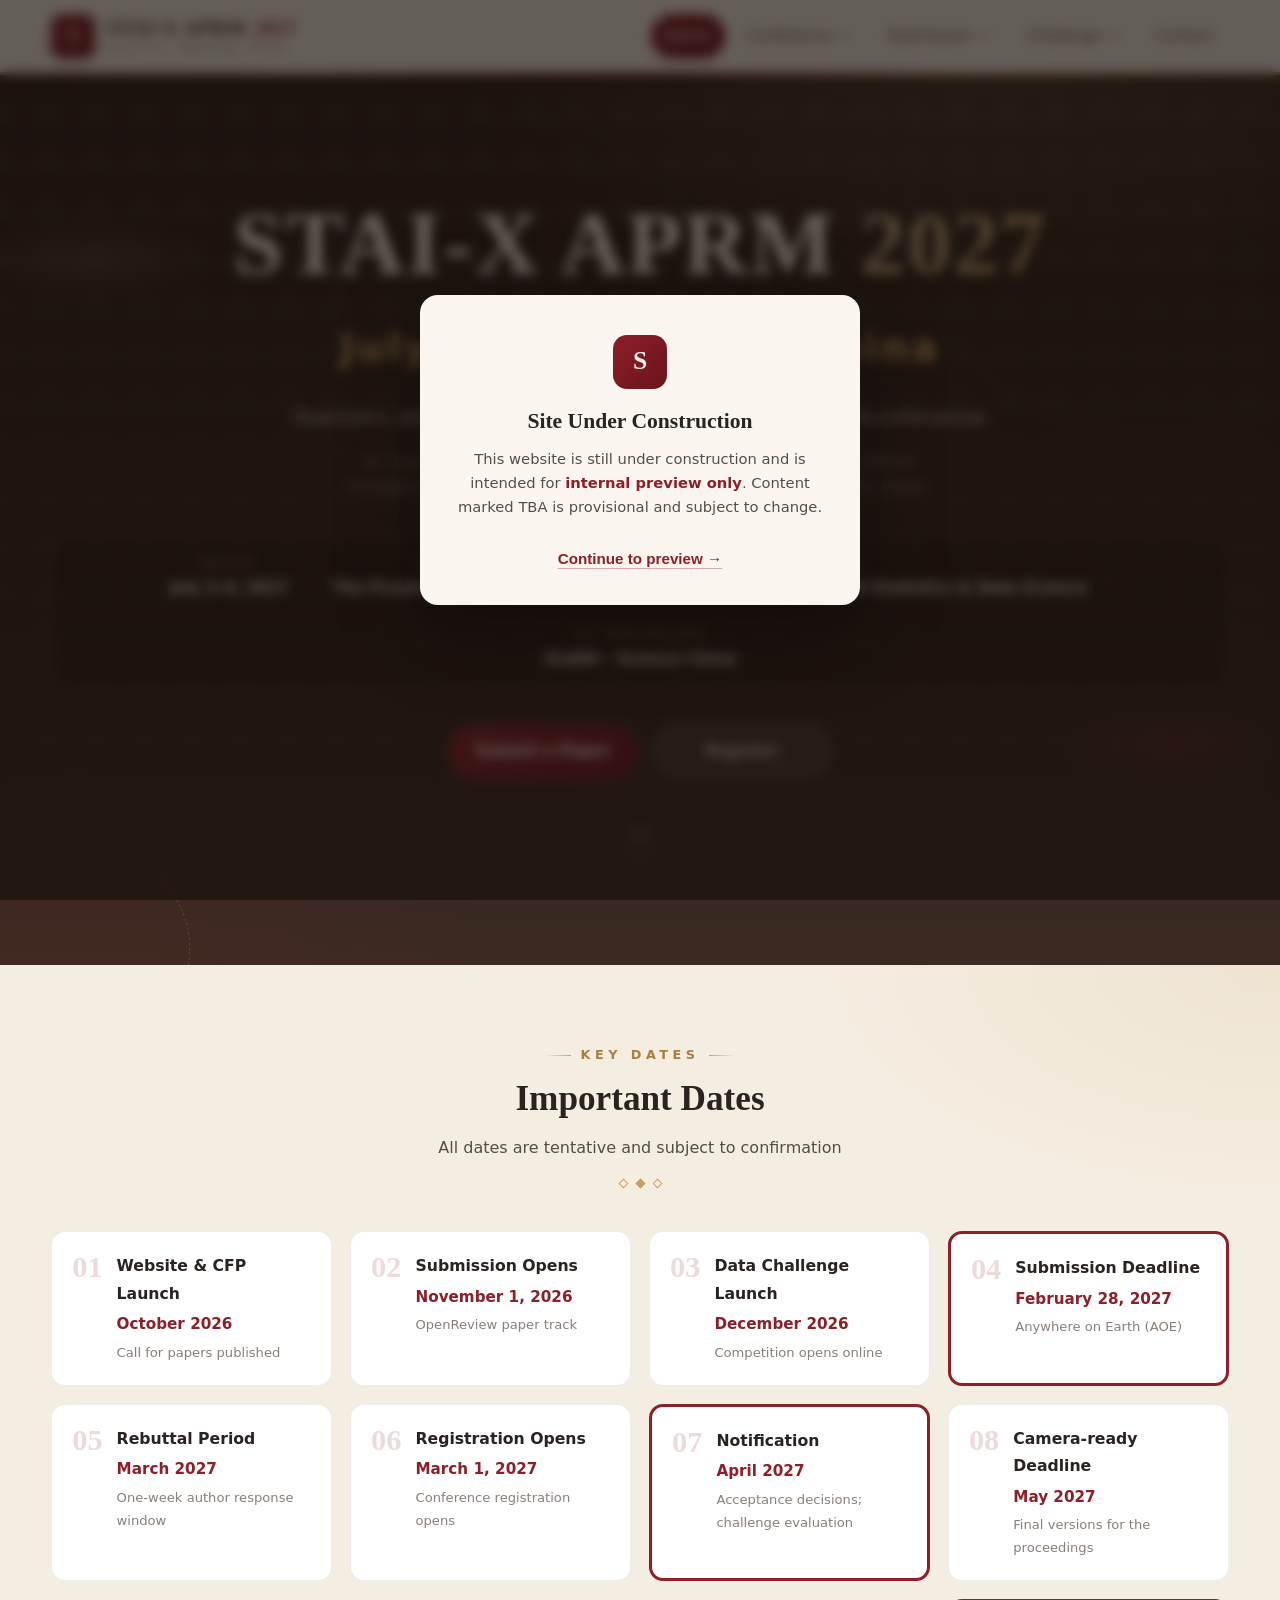
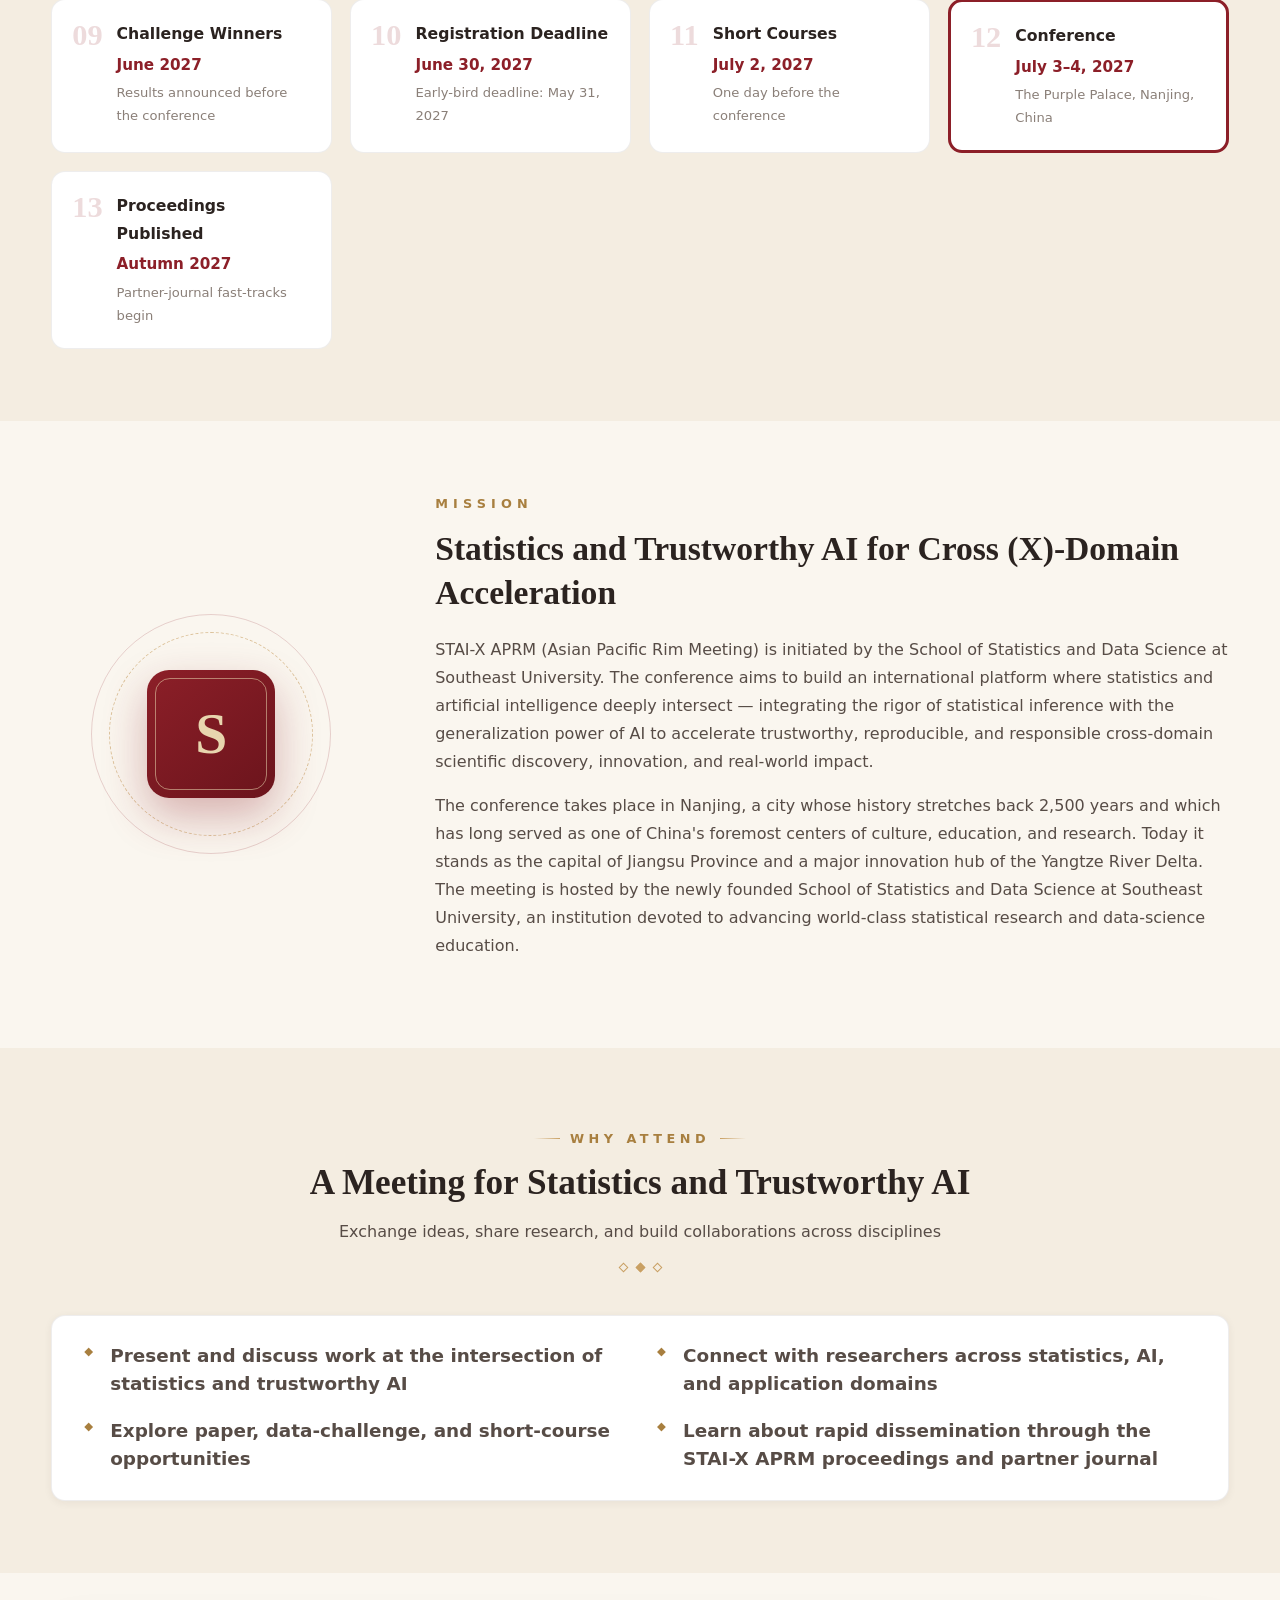
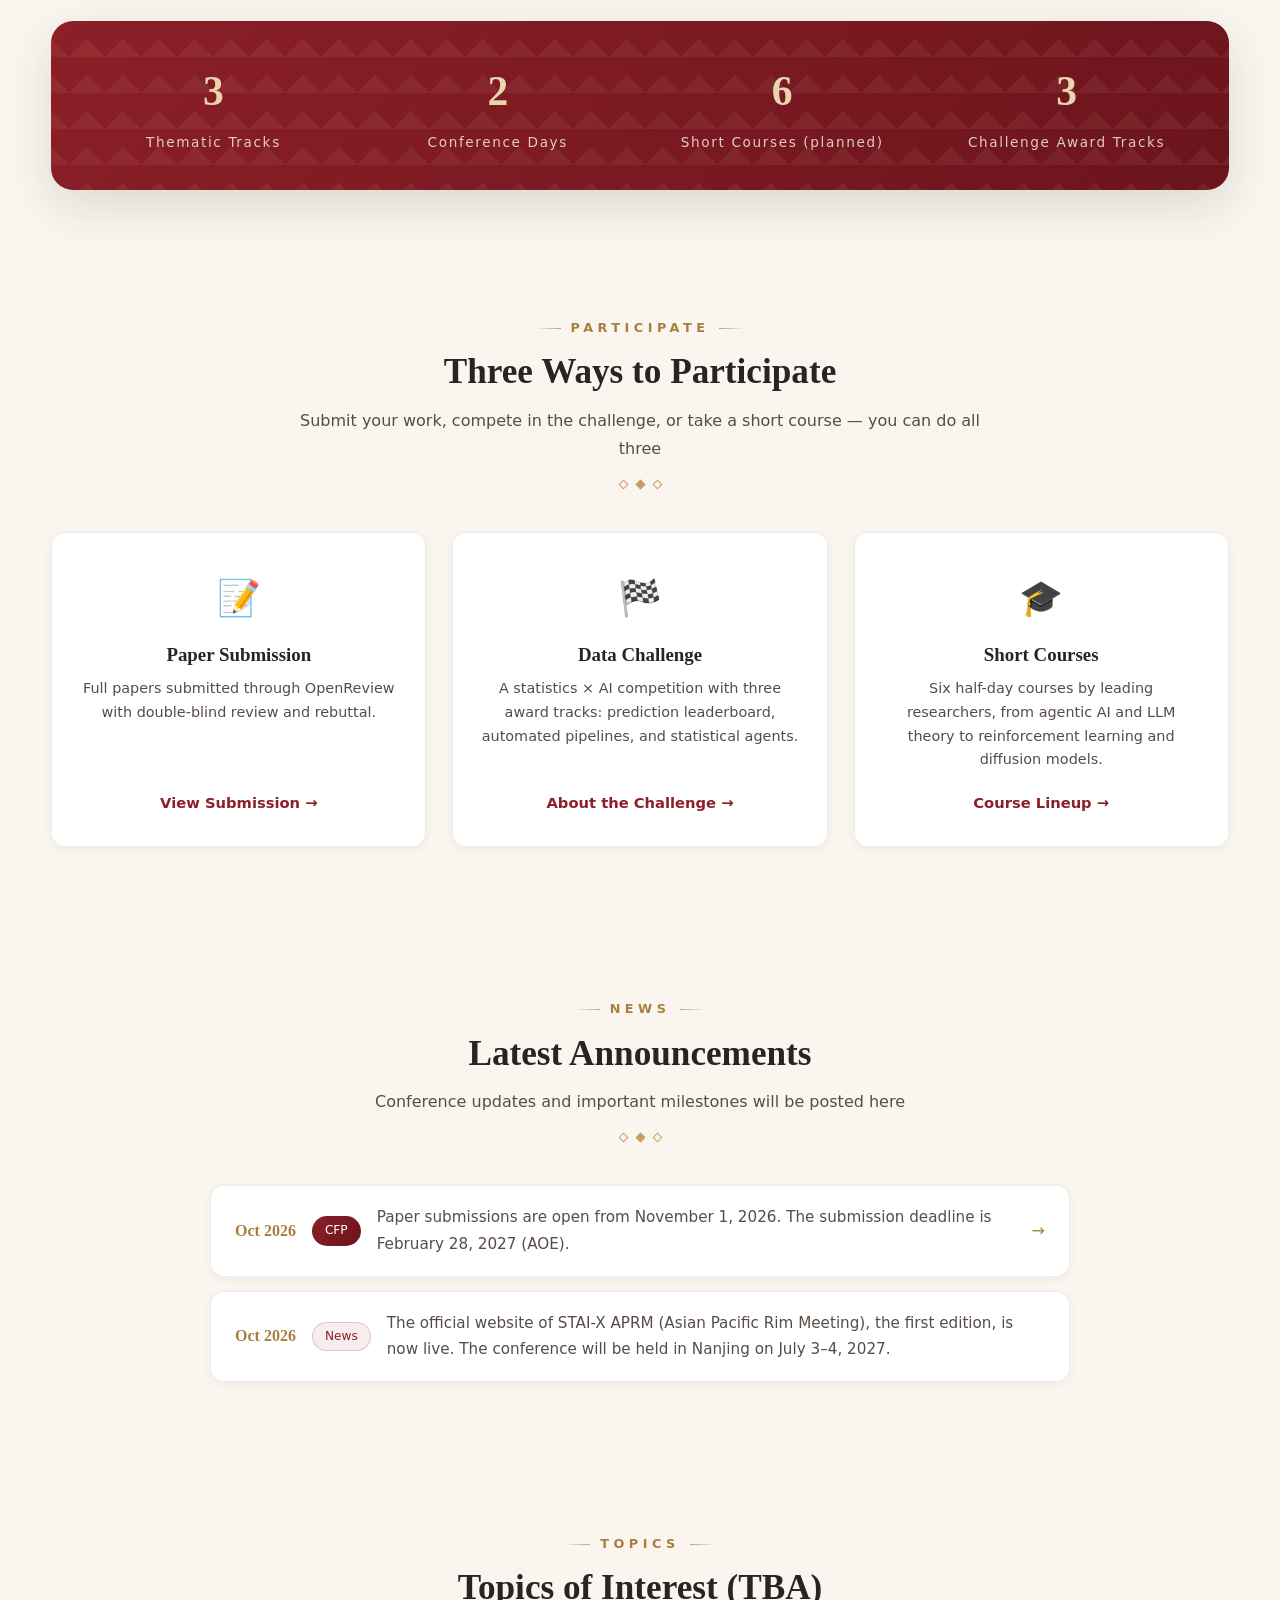
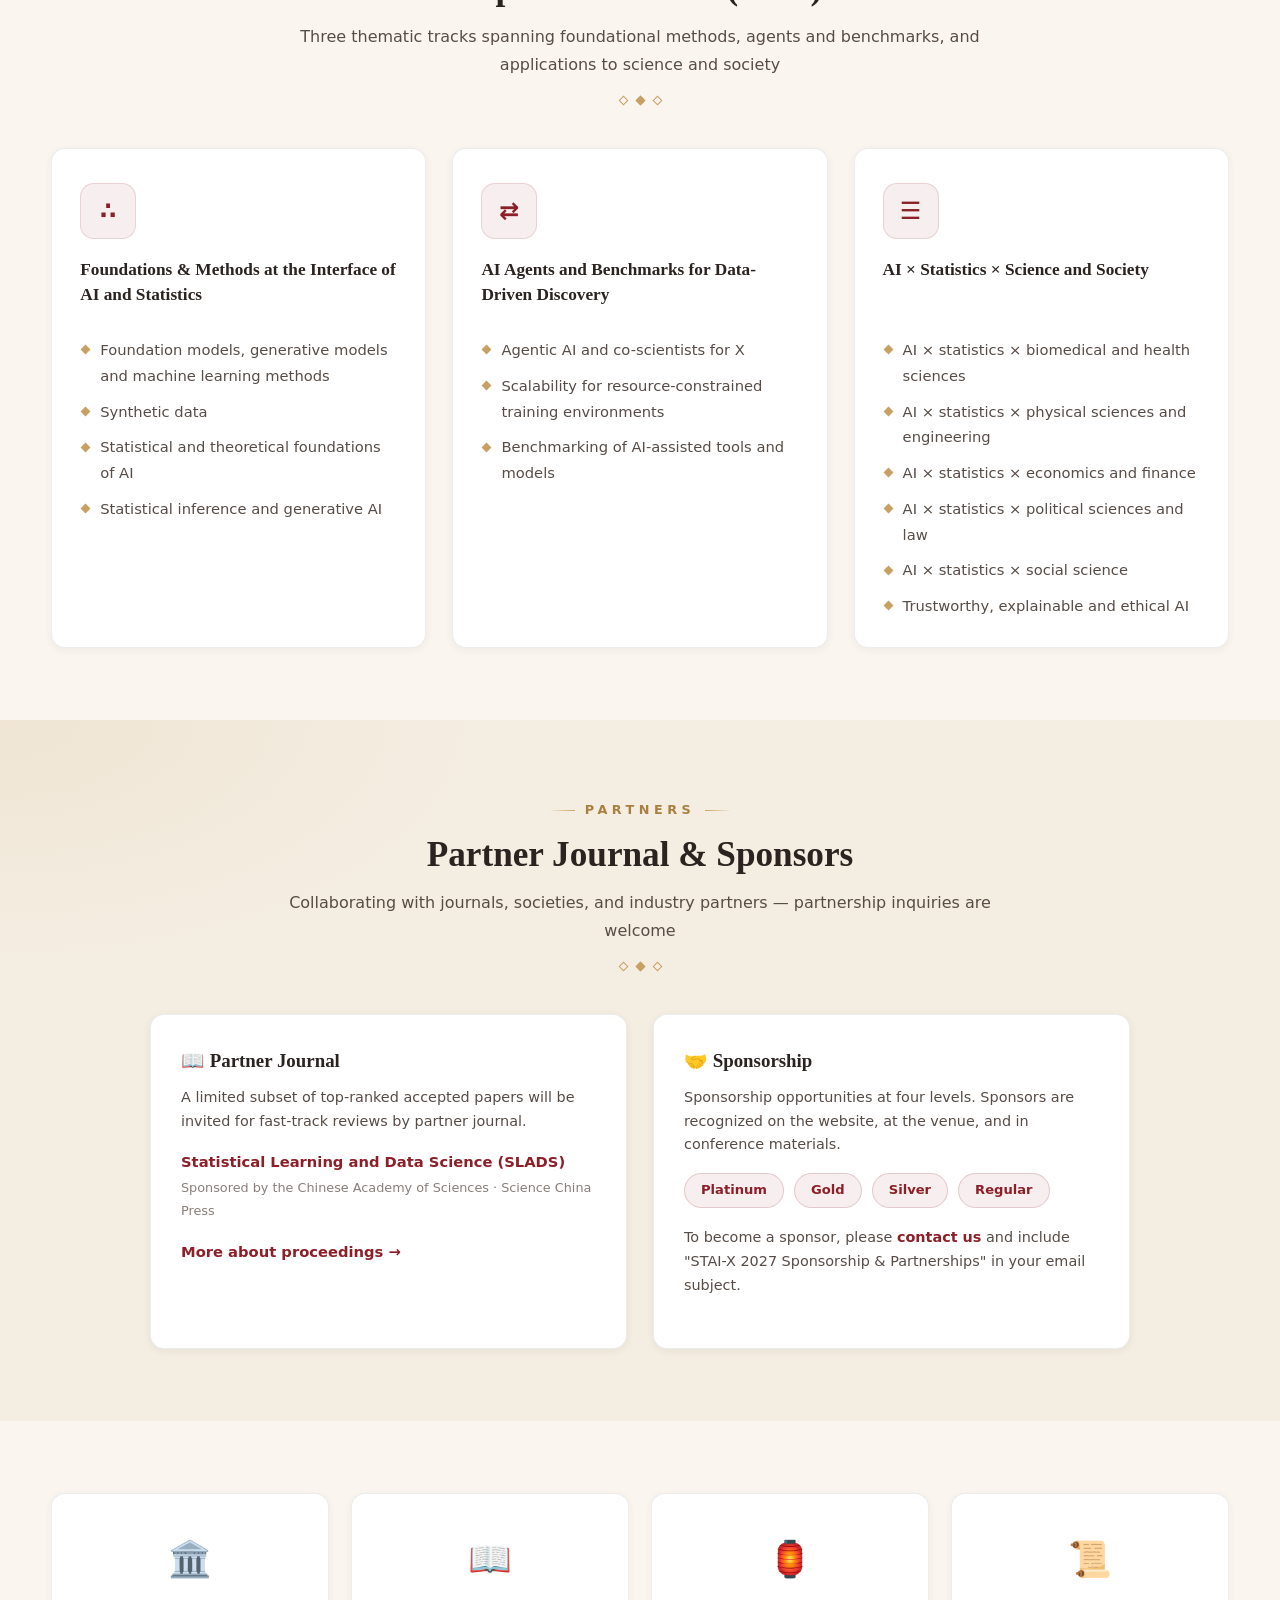
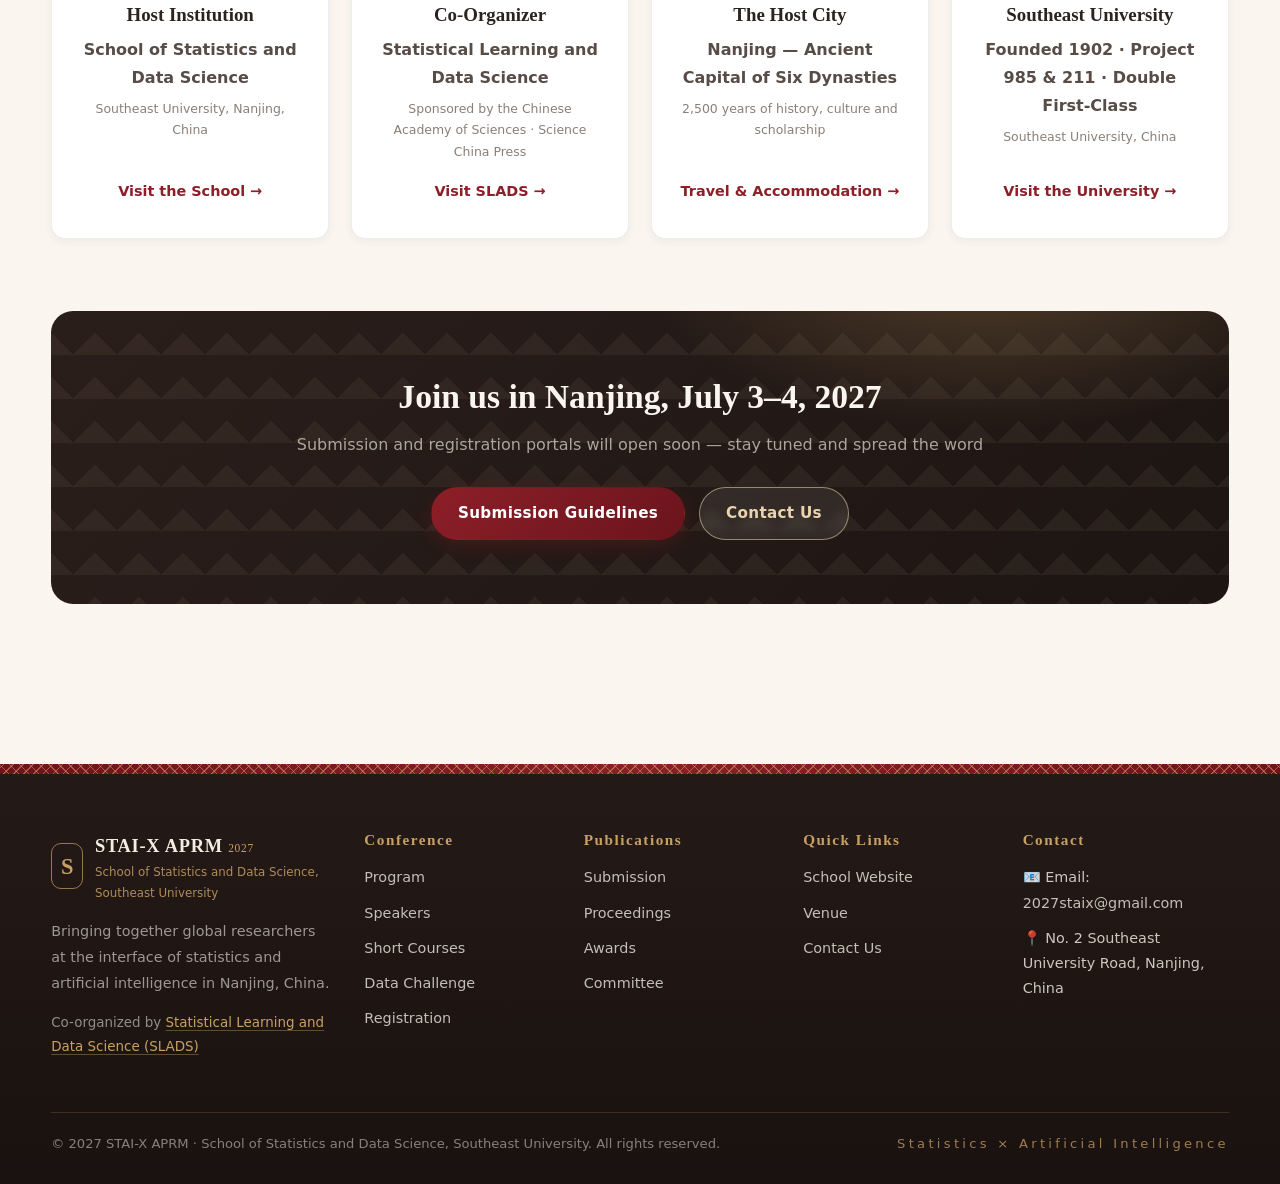
==== commit 2551aa40: "chore: update site contact email to 2027staix@gmail.com" ====
--- a/index.html
+++ b/index.html
@@ -6,8 +6,8 @@
     <meta name="description" content="STAI-X APRM 2027 — Statistics and Trustworthy AI for Cross (X)-Domain Acceleration (TBA), hosted by the School of Statistics and Data Science, Southeast University, Nanjing, China" />
     <link rel="icon" href="/assets/favicon.svg" />
     <title>STAI-X APRM | Southeast University, Nanjing</title>
-    <script type="module" crossorigin src="/assets/main-Dfi5pnMS.js"></script>
-    <link rel="modulepreload" crossorigin href="/assets/main-joo7CVV-.js">
+    <script type="module" crossorigin src="/assets/main-SF9_GIyG.js"></script>
+    <link rel="modulepreload" crossorigin href="/assets/main-CGgTZJjG.js">
     <link rel="stylesheet" crossorigin href="/assets/main-BDohrRdL.css">
   </head>
   <body>
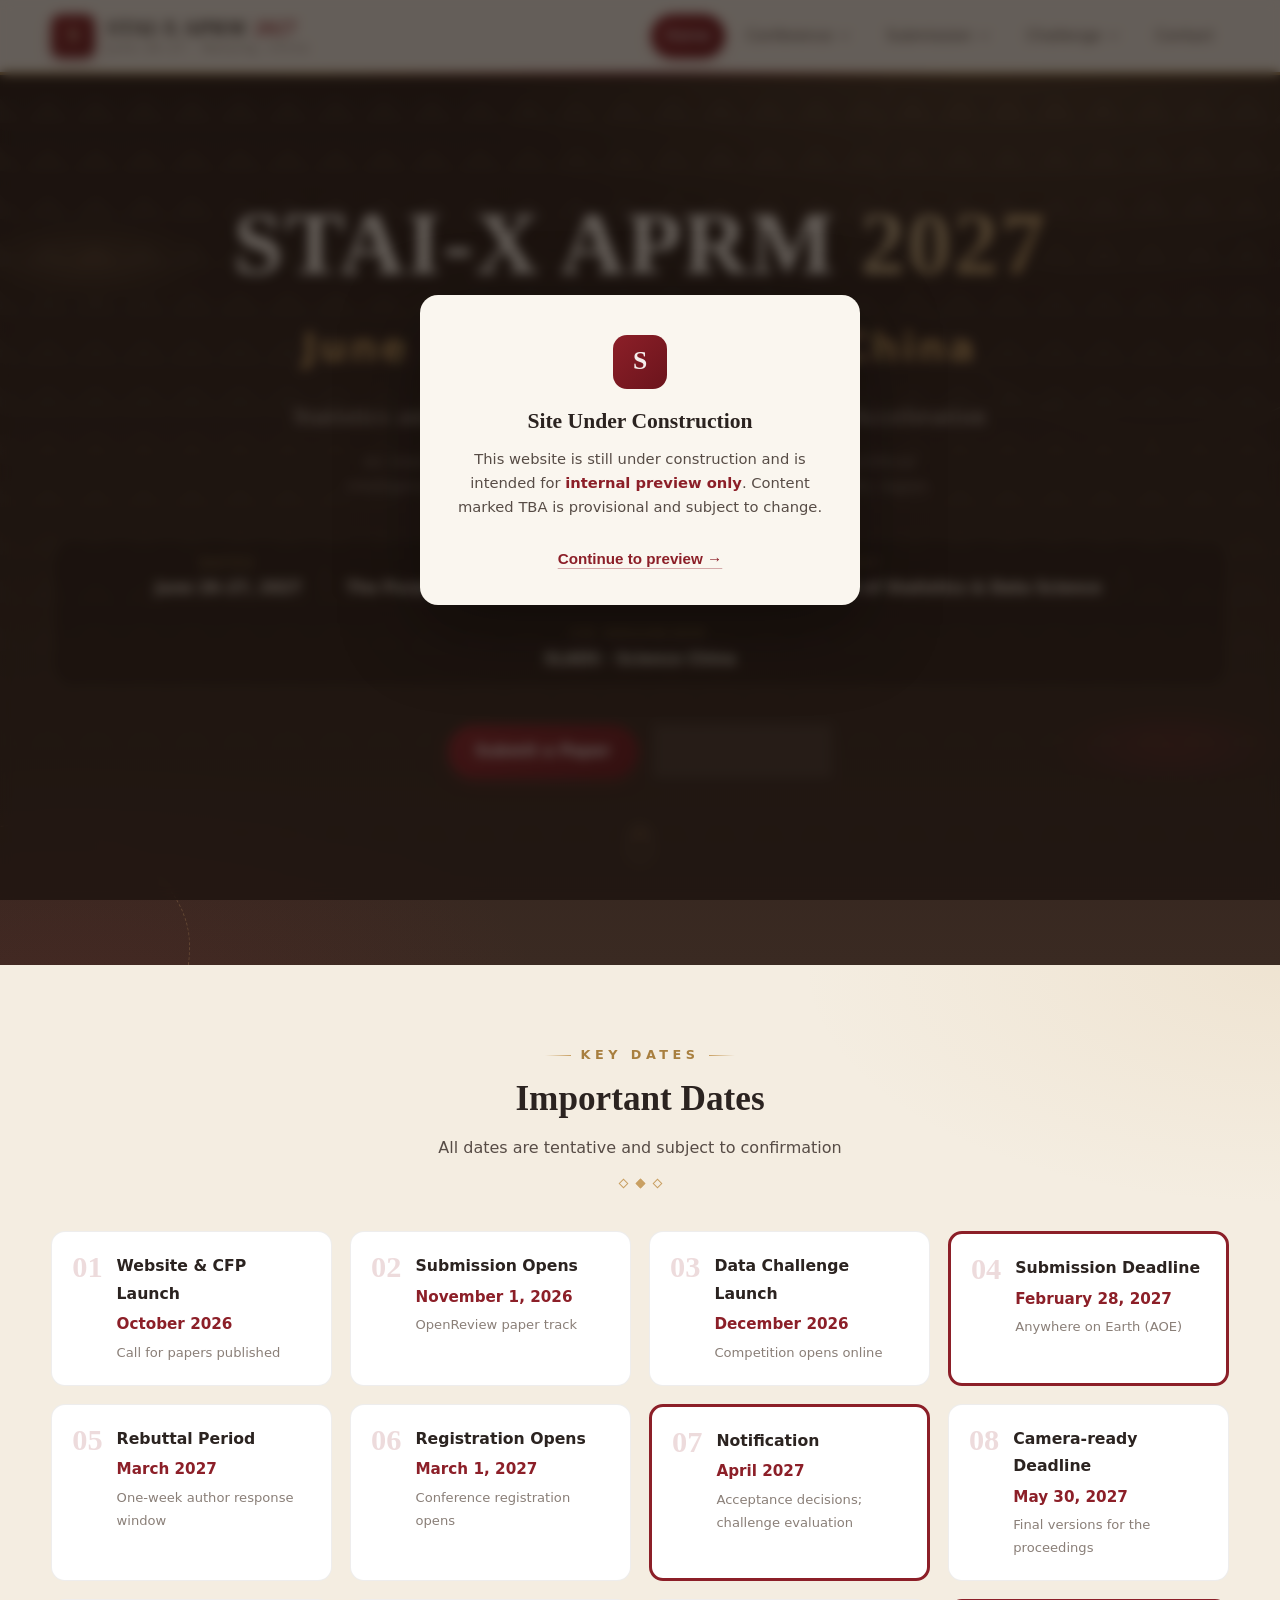
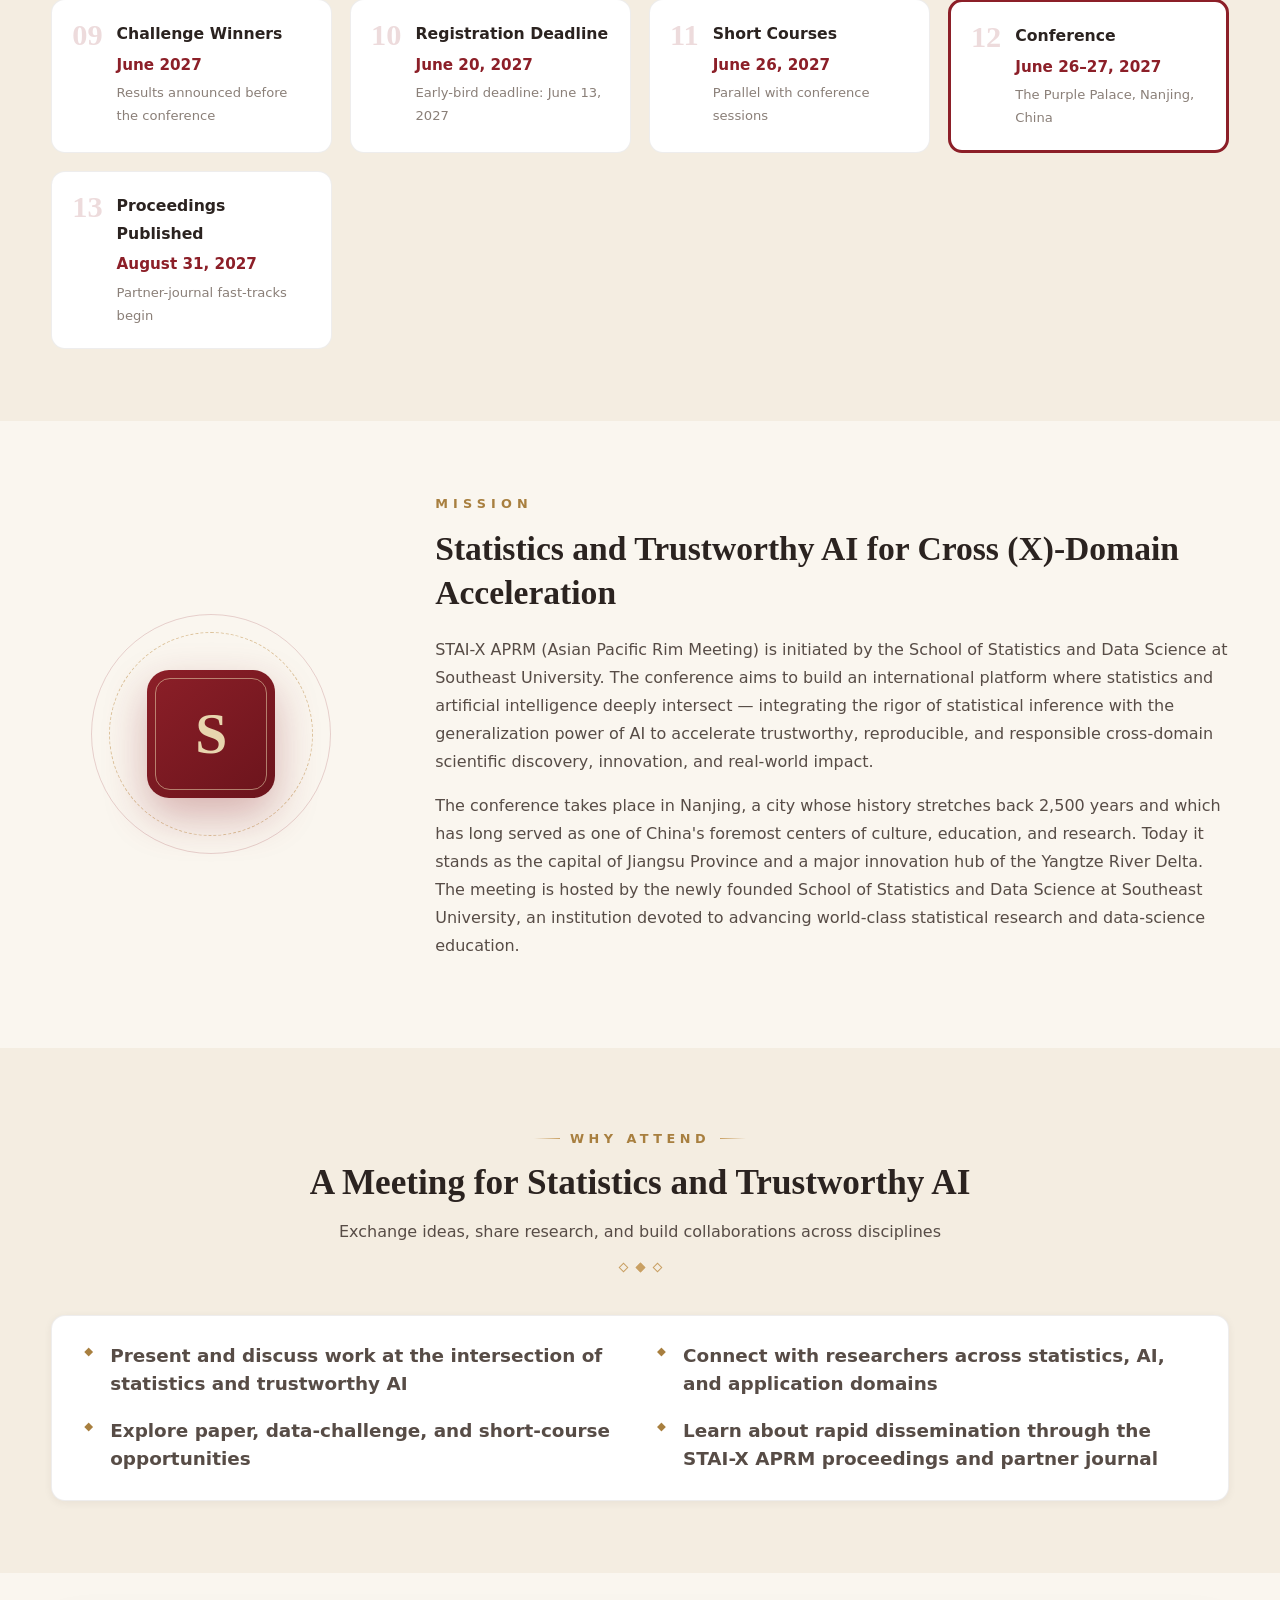
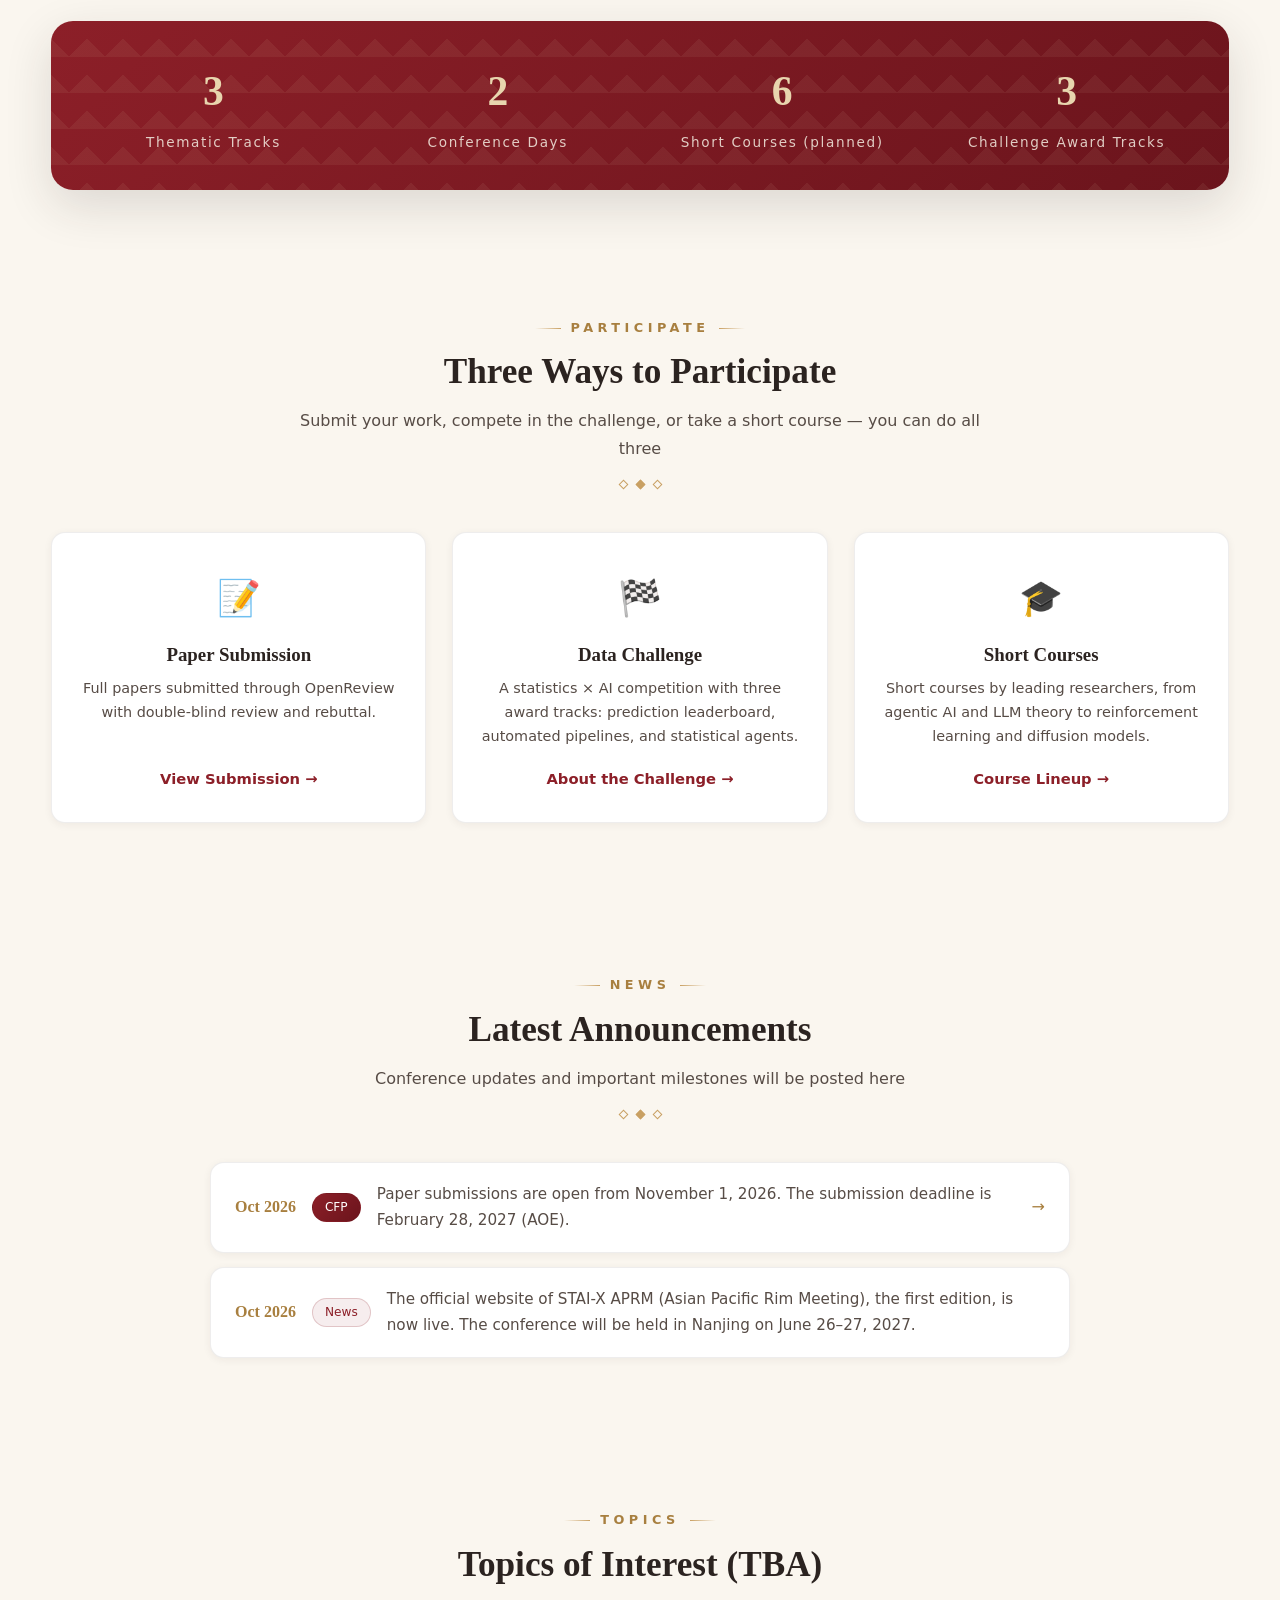
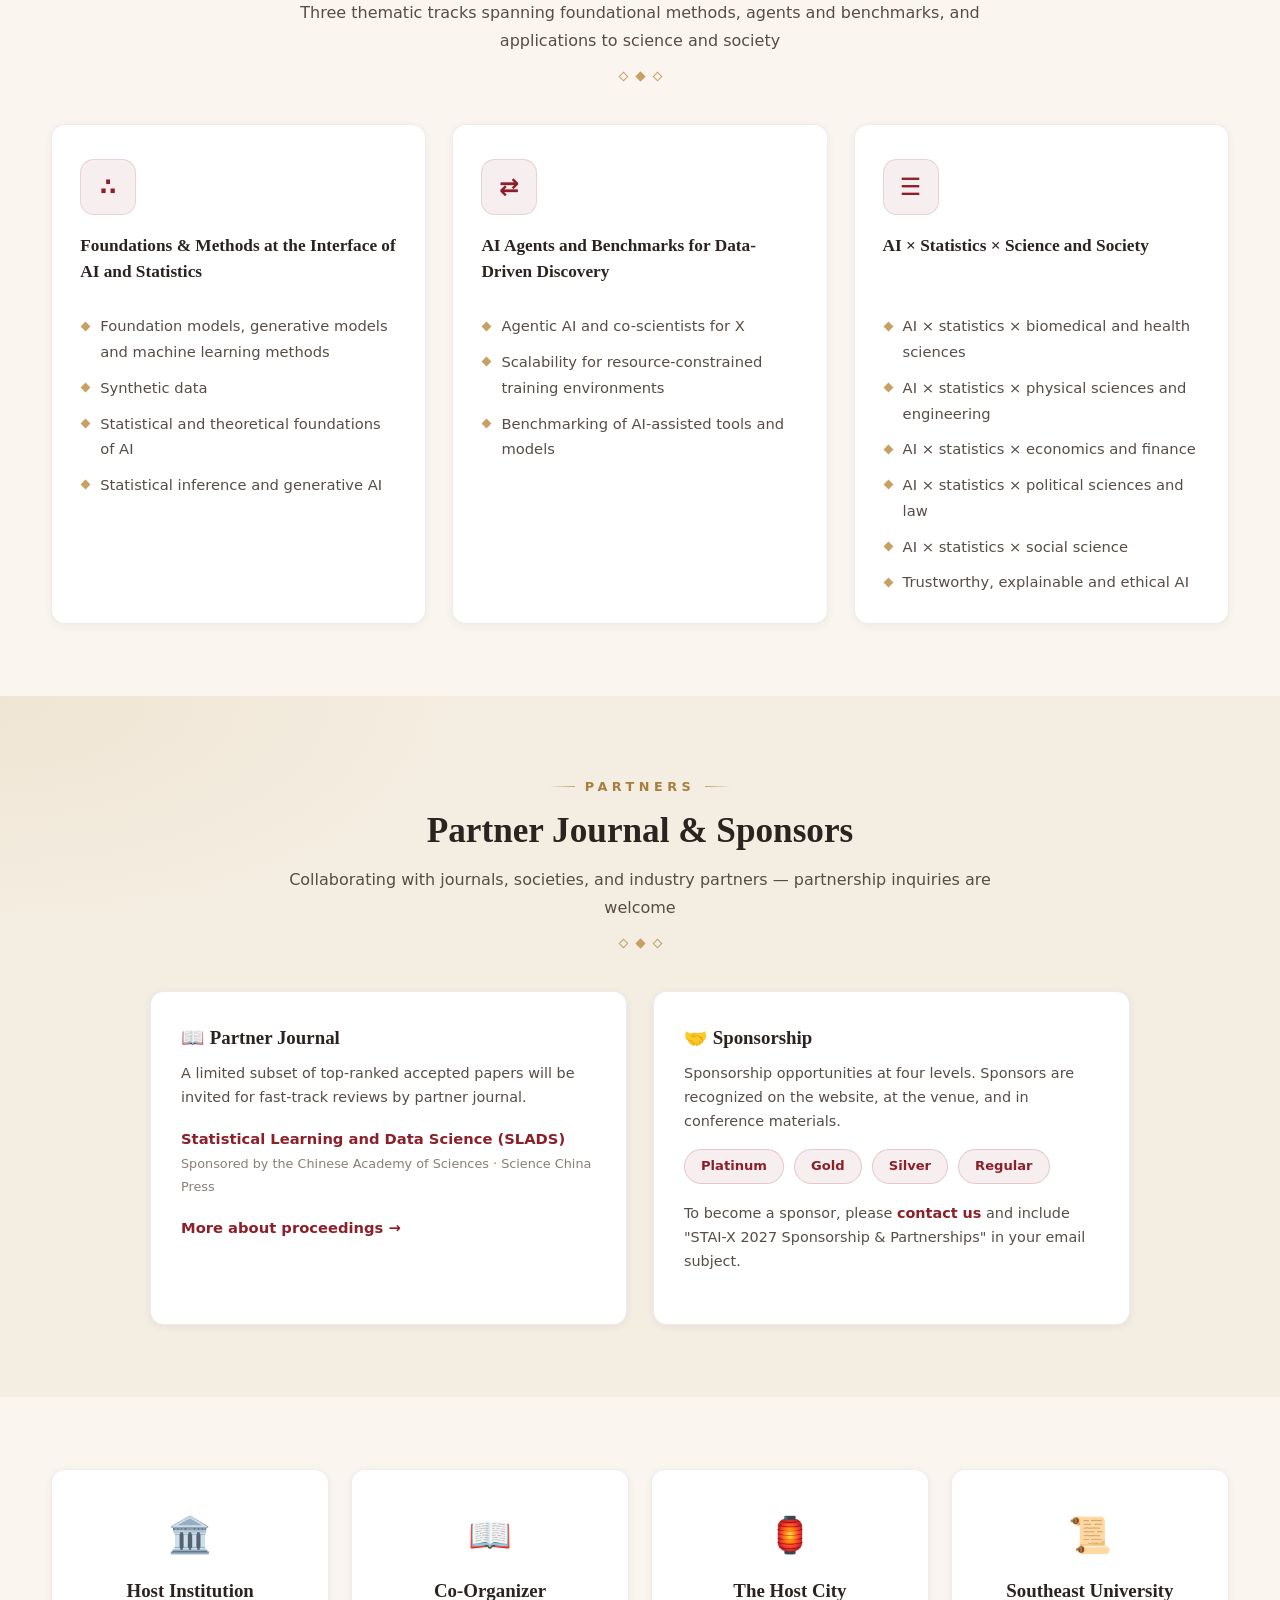
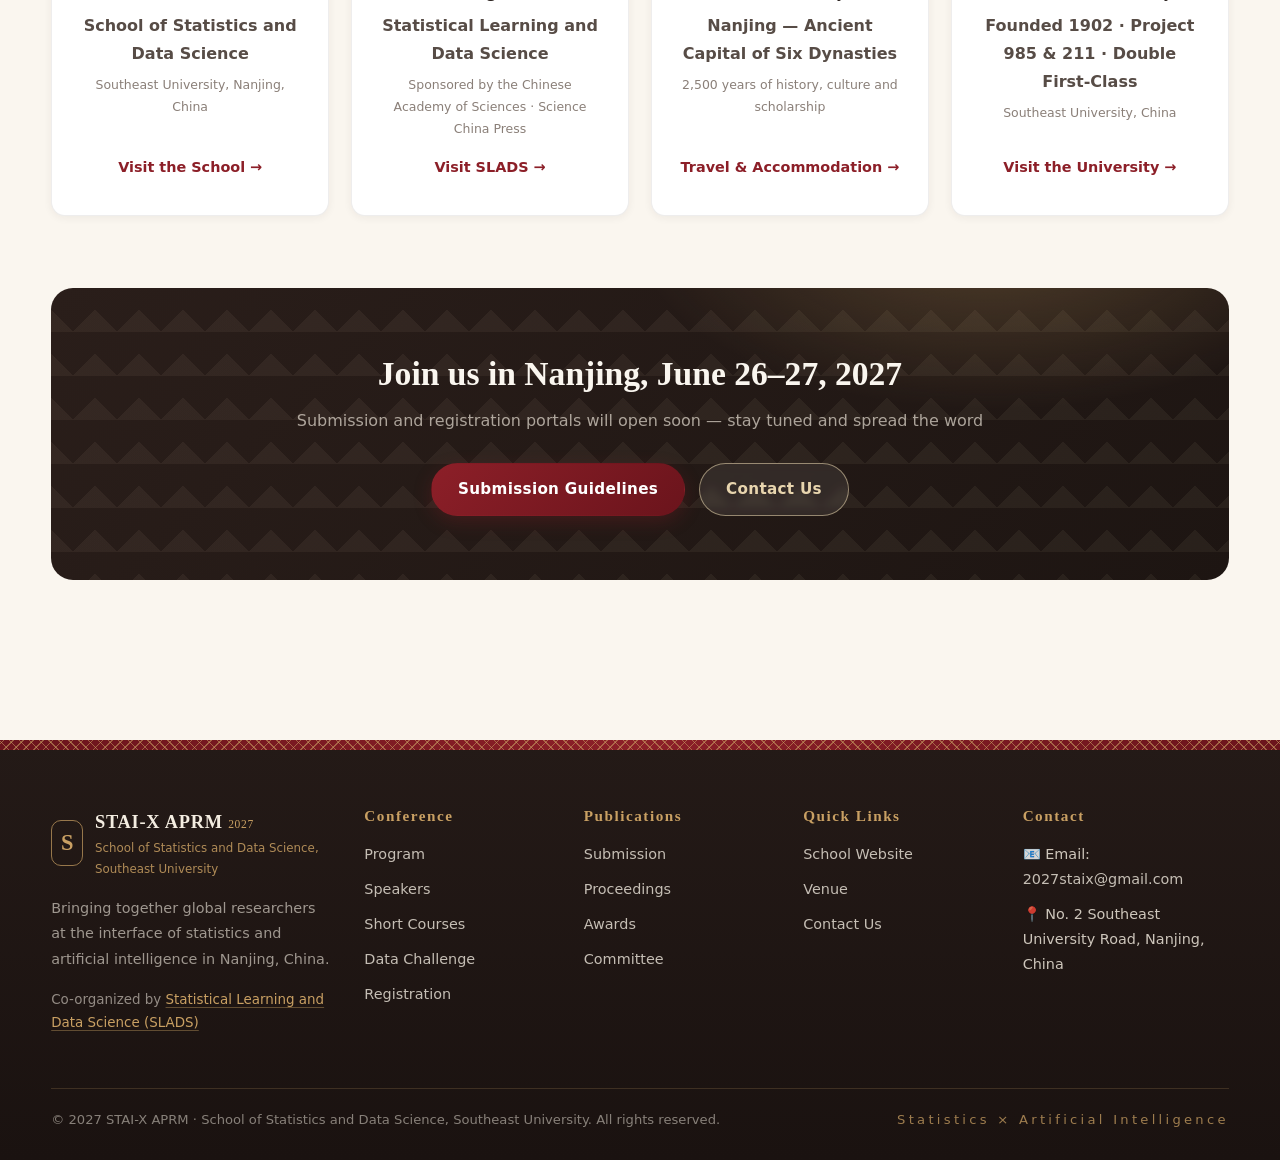
==== commit c92fdde1: "chore: update conference dates and integrate short courses into Day 1" ====
--- a/index.html
+++ b/index.html
@@ -6,9 +6,9 @@
     <meta name="description" content="STAI-X APRM 2027 — Statistics and Trustworthy AI for Cross (X)-Domain Acceleration (TBA), hosted by the School of Statistics and Data Science, Southeast University, Nanjing, China" />
     <link rel="icon" href="/assets/favicon.svg" />
     <title>STAI-X APRM | Southeast University, Nanjing</title>
-    <script type="module" crossorigin src="/assets/main-SF9_GIyG.js"></script>
-    <link rel="modulepreload" crossorigin href="/assets/main-CGgTZJjG.js">
-    <link rel="stylesheet" crossorigin href="/assets/main-BDohrRdL.css">
+    <script type="module" crossorigin src="/assets/main-CdFn4Q1o.js"></script>
+    <link rel="modulepreload" crossorigin href="/assets/main-BSnjxCYY.js">
+    <link rel="stylesheet" crossorigin href="/assets/main-Dma0J0or.css">
   </head>
   <body>
     <div id="app"></div>
--- a/assets/main-Dma0J0or.css
+++ b/assets/main-Dma0J0or.css
@@ -0,0 +1 @@
+.header[data-v-fc92395a]{position:sticky;top:0;z-index:100;background:#faf6efeb;-webkit-backdrop-filter:blur(12px);backdrop-filter:blur(12px);transition:box-shadow .3s ease,background .3s ease}.header--scrolled[data-v-fc92395a]{background:#faf6effa;box-shadow:var(--shadow-md)}.header__inner[data-v-fc92395a]{display:flex;align-items:center;justify-content:space-between;gap:20px;padding:14px 0}.brand[data-v-fc92395a]{display:flex;align-items:center;gap:12px;color:var(--ink)}.brand__mark[data-v-fc92395a]{width:44px;height:44px;border-radius:10px;background:linear-gradient(140deg,var(--seu-red),var(--seu-red-deep));display:grid;place-items:center;box-shadow:0 4px 12px #8c1f284d;position:relative}.brand__mark[data-v-fc92395a]:after{content:"";position:absolute;top:3px;right:3px;bottom:3px;left:3px;border:1px solid rgba(232,213,174,.6);border-radius:7px}.brand__seal[data-v-fc92395a]{color:var(--yunjin-gold-light);font-family:var(--font-display);font-size:1.35rem;font-weight:700}.brand__text[data-v-fc92395a]{display:flex;flex-direction:column;line-height:1.25}.brand__name[data-v-fc92395a]{font-family:var(--font-display);font-size:1.25rem;font-weight:700;letter-spacing:.04em;display:inline-flex;align-items:center;gap:8px}.brand__name em[data-v-fc92395a]{font-style:normal;color:var(--seu-red)}.brand__badge[data-v-fc92395a]{font-family:var(--font-body);font-size:.62rem;font-weight:700;letter-spacing:.12em;text-transform:uppercase;color:var(--yunjin-gold-deep, #a8823f);border:1px solid rgba(201,160,99,.55);border-radius:999px;padding:2px 9px;white-space:nowrap;transform:translateY(-1px)}.brand__sub[data-v-fc92395a]{font-size:.72rem;color:var(--ink-mute);letter-spacing:.14em}.nav[data-v-fc92395a]{display:flex;align-items:center;gap:6px}.nav__item[data-v-fc92395a]{position:relative}.nav__link[data-v-fc92395a]{display:inline-flex;align-items:center;gap:5px;padding:9px 15px;border-radius:999px;font-size:.94rem;font-weight:500;font-family:var(--font-body);color:var(--ink-soft);background:none;border:none;cursor:pointer;transition:all .22s ease;white-space:nowrap}.nav__link[data-v-fc92395a]:hover{color:var(--seu-red);background:#8c1f2812}.nav__link--active[data-v-fc92395a]{color:#fff;background:linear-gradient(135deg,var(--seu-red),var(--seu-red-deep));box-shadow:0 4px 12px #8c1f2840}.nav__link--active[data-v-fc92395a]:hover{color:#fff}.nav__caret[data-v-fc92395a]{flex-shrink:0;margin-left:2px;opacity:.65;transition:transform .22s ease,opacity .22s ease}.nav__link:hover .nav__caret[data-v-fc92395a]{opacity:1}.nav__link--active .nav__caret[data-v-fc92395a]{opacity:.9}.nav__item--group:hover .nav__caret[data-v-fc92395a]{transform:rotate(180deg)}.dropdown[data-v-fc92395a]{position:absolute;top:100%;left:0;padding-top:8px;visibility:hidden;opacity:0;transform:translateY(-4px);transition:opacity .18s ease,transform .18s ease,visibility .18s}.dropdown--open[data-v-fc92395a]{visibility:visible;opacity:1;transform:translateY(0)}.dropdown__panel[data-v-fc92395a]{min-width:200px;background:#fff;border:1px solid var(--line-soft);border-radius:14px;box-shadow:var(--shadow-lg);padding:8px}.dropdown__link[data-v-fc92395a]{display:block;padding:10px 16px;border-radius:9px;font-size:.9rem;color:var(--ink-soft);transition:all .18s ease;white-space:nowrap}.dropdown__link[data-v-fc92395a]:hover{color:var(--seu-red);background:#8c1f280f}.dropdown__link--active[data-v-fc92395a]{color:var(--seu-red);background:#8c1f281a;font-weight:600}.header__goldline[data-v-fc92395a]{height:3px;background:linear-gradient(90deg,var(--yunjin-gold-deep),var(--yunjin-gold) 25%,var(--seu-red) 50%,var(--yunjin-gold) 75%,var(--yunjin-gold-deep))}.nav-toggle[data-v-fc92395a]{display:none;flex-direction:column;gap:5px;background:none;border:none;padding:8px;cursor:pointer}.nav-toggle span[data-v-fc92395a]{width:22px;height:2px;background:var(--ink);border-radius:2px;transition:all .25s ease}.mnav[data-v-fc92395a]{display:none}@media (max-width: 1024px){.nav[data-v-fc92395a]{display:none}.nav-toggle[data-v-fc92395a]{display:flex}.mnav[data-v-fc92395a]{position:absolute;top:100%;left:0;right:0;flex-direction:column;background:#faf6effc;padding:12px 20px 20px;gap:4px;box-shadow:var(--shadow-md);max-height:70vh;overflow-y:auto;display:none}.mnav--open[data-v-fc92395a]{display:flex}.mnav__link[data-v-fc92395a]{display:flex;align-items:center;justify-content:space-between;width:100%;text-align:center;padding:12px;border-radius:999px;font-size:.95rem;font-weight:500;font-family:var(--font-body);color:var(--ink-soft);background:none;border:none;cursor:pointer;transition:all .22s ease}.mnav__link[data-v-fc92395a]:hover,.mnav__trigger[data-v-fc92395a]:hover{color:var(--seu-red)}.mnav__link--active[data-v-fc92395a]{color:#fff;background:linear-gradient(135deg,var(--seu-red),var(--seu-red-deep))}.nav__caret--open[data-v-fc92395a]{transform:rotate(180deg)}.mnav__children[data-v-fc92395a]{display:flex;flex-direction:column;gap:2px;padding:4px 0 8px}.mnav__child[data-v-fc92395a]{padding:10px 16px 10px 28px;border-radius:9px;font-size:.9rem;color:var(--ink-soft);text-align:left;transition:all .18s ease}.mnav__child[data-v-fc92395a]:hover{color:var(--seu-red);background:#8c1f280f}.mnav__child--active[data-v-fc92395a]{color:var(--seu-red);background:#8c1f281a;font-weight:600}}.footer[data-v-545116af]{margin-top:80px;background:linear-gradient(180deg,#241a17,#1a1210);color:#f4ede1d1}.footer__lattice[data-v-545116af]{height:10px;background:repeating-linear-gradient(45deg,transparent 0 6px,rgba(201,160,99,.55) 6px 7px),repeating-linear-gradient(-45deg,transparent 0 6px,rgba(201,160,99,.55) 6px 7px),linear-gradient(90deg,var(--seu-red-deep),var(--seu-red) 50%,var(--seu-red-deep))}.footer__inner[data-v-545116af]{padding:56px 0 0}.footer__grid[data-v-545116af]{display:grid;grid-template-columns:1.5fr 1fr 1fr 1fr 1.1fr;gap:32px;padding-bottom:40px}.footer__logo[data-v-545116af]{display:flex;align-items:center;gap:12px}.footer__seal[data-v-545116af]{width:46px;height:46px;display:grid;place-items:center;border-radius:10px;border:1px solid rgba(201,160,99,.7);color:var(--yunjin-gold);font-family:var(--font-display);font-size:1.4rem;font-weight:700}.footer__name[data-v-545116af]{margin:0;font-family:var(--font-display);font-weight:700;font-size:1.15rem;color:#f4ede1;letter-spacing:.04em}.footer__first[data-v-545116af]{font-size:.72rem;font-weight:500;color:var(--yunjin-gold);letter-spacing:.06em;white-space:nowrap}.footer__host[data-v-545116af]{margin:0;font-size:.74rem;color:#c9a063d9}.footer__desc[data-v-545116af]{margin-top:16px;font-size:.9rem;line-height:1.8;color:#f4ede199}.footer__cohost[data-v-545116af]{margin-top:10px;font-size:.84rem;color:#f4ede18c}.footer__cohost a[data-v-545116af]{color:var(--yunjin-gold);text-decoration:underline;text-underline-offset:3px;text-decoration-color:#c9a06366}.footer__cohost a[data-v-545116af]:hover{text-decoration-color:var(--yunjin-gold)}.footer__col h4[data-v-545116af]{color:var(--yunjin-gold);font-size:.95rem;margin-bottom:16px;letter-spacing:.1em}.footer__col ul[data-v-545116af]{list-style:none;margin:0;padding:0;display:flex;flex-direction:column;gap:10px;font-size:.9rem}.footer__col a[data-v-545116af]{color:#f4ede1c7;transition:color .2s ease}.footer__col a[data-v-545116af]:hover{color:var(--yunjin-gold)}.footer__bottom[data-v-545116af]{border-top:1px solid rgba(201,160,99,.2);padding:20px 0 28px;display:flex;justify-content:space-between;align-items:center;gap:12px;flex-wrap:wrap;font-size:.82rem;color:#f4ede180}.footer__bottom p[data-v-545116af]{margin:0}.footer__motto[data-v-545116af]{letter-spacing:.25em;color:#c9a063bf}@media (max-width: 1080px){.footer__grid[data-v-545116af]{grid-template-columns:1fr 1fr 1fr}}@media (max-width: 760px){.footer__grid[data-v-545116af]{grid-template-columns:1fr 1fr}}@media (max-width: 640px){.footer__grid[data-v-545116af]{grid-template-columns:1fr;gap:28px}.footer__bottom[data-v-545116af]{flex-direction:column;text-align:center}}.pv-mask[data-v-9cbb23f4]{position:fixed;top:0;right:0;bottom:0;left:0;z-index:9999;display:flex;align-items:center;justify-content:center;padding:24px;background:#18100ca8;-webkit-backdrop-filter:blur(6px);backdrop-filter:blur(6px);animation:pv-fade-9cbb23f4 .3s ease}.pv-dialog[data-v-9cbb23f4]{max-width:440px;width:100%;background:var(--paper, #faf7f2);border-radius:18px;padding:40px 36px 32px;text-align:center;box-shadow:0 24px 80px #00000059;animation:pv-rise-9cbb23f4 .35s cubic-bezier(.22,1,.36,1)}.pv-seal[data-v-9cbb23f4]{width:54px;height:54px;margin:0 auto 18px;border-radius:14px;display:flex;align-items:center;justify-content:center;background:linear-gradient(135deg,var(--seu-red, #8c1f28),var(--seu-red-deep, #5f1219));color:#f4edeb;font-family:var(--font-display, serif);font-size:1.6rem;font-weight:700}.pv-title[data-v-9cbb23f4]{margin:0 0 12px;font-family:var(--font-display, serif);font-size:1.35rem;color:var(--ink, #2a2320)}.pv-text[data-v-9cbb23f4]{margin:0 0 26px;font-size:.92rem;line-height:1.65;color:var(--ink-soft, #5c534d)}.pv-text strong[data-v-9cbb23f4]{color:var(--seu-red, #8c1f28)}.pv-continue[data-v-9cbb23f4]{-webkit-appearance:none;-moz-appearance:none;appearance:none;border:none;cursor:pointer;background:transparent;padding:0;font-size:.95rem;font-weight:600;color:var(--seu-red, #8c1f28);text-decoration:underline;text-underline-offset:4px;text-decoration-color:#8c1f2859;transition:text-decoration-color .2s ease}.pv-continue[data-v-9cbb23f4]:hover{text-decoration-color:var(--seu-red, #8c1f28)}@keyframes pv-fade-9cbb23f4{0%{opacity:0}to{opacity:1}}@keyframes pv-rise-9cbb23f4{0%{opacity:0;transform:translateY(16px) scale(.97)}to{opacity:1;transform:translateY(0) scale(1)}}@media (max-width: 480px){.pv-dialog[data-v-9cbb23f4]{padding:32px 24px 26px}.pv-title[data-v-9cbb23f4]{font-size:1.15rem}}.shead[data-v-a8913cf5]{text-align:center;margin-bottom:44px}.shead__kicker[data-v-a8913cf5]{display:inline-flex;align-items:center;gap:10px;font-size:.8rem;letter-spacing:.35em;text-transform:uppercase;color:var(--yunjin-gold-deep);font-weight:600;margin:0 0 10px}.shead__kicker[data-v-a8913cf5]:before,.shead__kicker[data-v-a8913cf5]:after{content:"";width:26px;height:1px;background:linear-gradient(90deg,transparent,var(--yunjin-gold))}.shead__kicker[data-v-a8913cf5]:after{background:linear-gradient(90deg,var(--yunjin-gold),transparent)}.shead__title[data-v-a8913cf5]{font-size:clamp(1.6rem,3.2vw,2.2rem);font-weight:700;margin:0}.shead__subtitle[data-v-a8913cf5]{margin:12px auto 0;max-width:720px;color:var(--ink-soft)}.shead__lattice[data-v-a8913cf5]{display:flex;justify-content:center;gap:10px;margin-top:18px}.shead__lattice i[data-v-a8913cf5]{width:7px;height:7px;border:1px solid var(--yunjin-gold);transform:rotate(45deg)}.shead__lattice i.is-fill[data-v-a8913cf5]{background:var(--yunjin-gold)}.hero[data-v-47b1fad4]{position:relative;padding:110px 0 96px;overflow:hidden;background:radial-gradient(900px 480px at 78% -8%,rgba(201,160,99,.22),transparent 62%),radial-gradient(800px 460px at 6% 108%,rgba(140,31,40,.14),transparent 60%),linear-gradient(180deg,#241a17,#2e211c 55%,#3a2a22);color:#f4ede1;text-align:center}.hero__decor[data-v-47b1fad4]{position:absolute;top:0;right:0;bottom:0;left:0;pointer-events:none}.hero__lattice[data-v-47b1fad4]{position:absolute;top:0;right:0;bottom:0;left:0;background-image:linear-gradient(45deg,rgba(232,213,174,.05) 25%,transparent 25.5%),linear-gradient(-45deg,rgba(232,213,174,.05) 25%,transparent 25.5%);background-size:48px 48px;-webkit-mask-image:linear-gradient(180deg,rgba(0,0,0,.9),transparent 90%);mask-image:linear-gradient(180deg,rgba(0,0,0,.9),transparent 90%)}.hero__cloud[data-v-47b1fad4]{position:absolute;width:340px;height:120px;border-radius:999px;filter:blur(6px);opacity:.5}.hero__cloud--1[data-v-47b1fad4]{top:14%;left:-80px;background:radial-gradient(closest-side,rgba(201,160,99,.35),transparent 70%);animation:floatY 9s ease-in-out infinite}.hero__cloud--2[data-v-47b1fad4]{bottom:18%;right:-60px;background:radial-gradient(closest-side,rgba(179,39,51,.4),transparent 70%);animation:floatY 11s ease-in-out infinite reverse}.hero__ring[data-v-47b1fad4]{position:absolute;width:560px;height:560px;border:1px solid rgba(232,213,174,.14);border-radius:50%;top:-200px;right:-160px}.hero__petal[data-v-47b1fad4]{position:absolute;width:300px;height:300px;bottom:-160px;left:-110px;border:1px dashed rgba(201,160,99,.25);border-radius:42% 58% 60% 40%/45% 40% 60% 55%}.hero__inner[data-v-47b1fad4]{position:relative}.hero__title[data-v-47b1fad4]{font-family:var(--font-display);font-size:clamp(3rem,8vw,5.6rem);font-weight:800;margin:0;letter-spacing:.02em;color:#faf6ef;text-shadow:0 4px 30px rgba(0,0,0,.35)}.hero__year[data-v-47b1fad4]{color:var(--yunjin-gold);background:linear-gradient(135deg,#e8d5ae,#c9a063);-webkit-background-clip:text;background-clip:text;-webkit-text-fill-color:transparent}.hero__event-meta[data-v-47b1fad4]{margin:12px auto 0;font-family:var(--font-body);font-size:clamp(1.2rem,3vw,2.4rem);font-weight:600;letter-spacing:.08em;color:var(--yunjin-gold)}.hero__cn[data-v-47b1fad4]{margin:18px auto 0;max-width:820px;font-family:var(--font-display);font-size:clamp(1.05rem,2.2vw,1.45rem);color:#f4ede1f0;letter-spacing:.06em;line-height:1.5}.hero__tba[data-v-47b1fad4]{font-size:.72em;opacity:.62;letter-spacing:.08em}.hero__en[data-v-47b1fad4]{margin:16px auto 0;max-width:640px;font-size:.9rem;color:#f4ede18c;letter-spacing:.04em;line-height:1.7}.hero__meta[data-v-47b1fad4]{margin:38px auto 0;display:inline-flex;align-items:center;gap:22px;flex-wrap:wrap;justify-content:center;padding:16px 30px;border:1px solid rgba(232,213,174,.25);border-radius:var(--radius-lg);background:#00000038;-webkit-backdrop-filter:blur(6px);backdrop-filter:blur(6px)}.hero__meta-item[data-v-47b1fad4]{display:flex;flex-direction:column;align-items:center;gap:2px}.hero__meta-label[data-v-47b1fad4]{font-size:.7rem;letter-spacing:.35em;color:var(--yunjin-gold);text-transform:uppercase}.hero__meta-value[data-v-47b1fad4]{font-size:.95rem;font-weight:600;color:#f4ede1}.hero__meta-divider[data-v-47b1fad4]{width:1px;height:34px;background:linear-gradient(180deg,transparent,rgba(232,213,174,.4),transparent)}.hero__actions[data-v-47b1fad4]{margin-top:36px;display:flex;gap:16px;justify-content:center;flex-wrap:wrap}.hero__actions .btn[data-v-47b1fad4]{min-width:178px;justify-content:center}.hero__scroll[data-v-47b1fad4]{margin-top:46px;display:inline-block}.hero__scroll span[data-v-47b1fad4]{display:block;width:22px;height:36px;border:1.5px solid rgba(232,213,174,.5);border-radius:12px;position:relative}.hero__scroll span[data-v-47b1fad4]:after{content:"";position:absolute;top:7px;left:50%;width:3px;height:7px;border-radius:2px;background:var(--yunjin-gold);transform:translate(-50%);animation:scrollHint-47b1fad4 1.8s ease-in-out infinite}@keyframes scrollHint-47b1fad4{0%,to{opacity:1;transform:translate(-50%)}55%{opacity:.25;transform:translate(-50%,10px)}}.mission__grid[data-v-47b1fad4]{display:grid;grid-template-columns:320px 1fr;gap:64px;align-items:center}.mission__mark[data-v-47b1fad4]{position:relative;width:240px;height:240px;margin:0 auto;display:grid;place-items:center}.mission__seal[data-v-47b1fad4]{width:128px;height:128px;display:grid;place-items:center;border-radius:22px;background:linear-gradient(140deg,var(--seu-red),var(--seu-red-deep));color:var(--yunjin-gold-light);font-family:var(--font-display);font-size:3.6rem;font-weight:700;box-shadow:0 18px 44px #8c1f2852;position:relative;z-index:1}.mission__seal[data-v-47b1fad4]:after{content:"";position:absolute;top:8px;right:8px;bottom:8px;left:8px;border:1px solid rgba(232,213,174,.55);border-radius:15px}.mission__ring[data-v-47b1fad4]{position:absolute;top:18px;right:18px;bottom:18px;left:18px;border:1px dashed rgba(201,160,99,.6);border-radius:50%;animation:spin-47b1fad4 26s linear infinite}.mission__ring--2[data-v-47b1fad4]{top:0;right:0;bottom:0;left:0;border-style:solid;border-color:#8c1f282e;animation-duration:40s;animation-direction:reverse}@keyframes spin-47b1fad4{to{transform:rotate(360deg)}}.mission__kicker[data-v-47b1fad4]{font-size:.8rem;letter-spacing:.4em;text-transform:uppercase;color:var(--yunjin-gold-deep);font-weight:600;margin:0 0 12px}.mission__title[data-v-47b1fad4]{font-size:clamp(1.5rem,3vw,2.1rem);font-weight:700;margin:0 0 22px}.mission__tba[data-v-47b1fad4]{font-size:.6em;font-weight:500;opacity:.55}.mission__text[data-v-47b1fad4]{color:var(--ink-soft);margin:0 0 16px}.why-attend[data-v-47b1fad4]{background:var(--paper-warm)}.why-attend__list[data-v-47b1fad4]{margin:0;padding:26px 32px;list-style:none;display:grid;grid-template-columns:1fr 1fr;gap:18px 34px}.why-attend__list li[data-v-47b1fad4]{position:relative;padding-left:26px;font-size:1.15rem;font-weight:600;line-height:1.55;color:var(--ink-soft)}.why-attend__list li[data-v-47b1fad4]:before{content:"◆";position:absolute;left:0;top:.15em;color:var(--yunjin-gold-deep);font-size:.72rem}.stats__bar[data-v-47b1fad4]{display:grid;grid-template-columns:repeat(4,1fr);background:linear-gradient(135deg,var(--seu-red),var(--seu-red-deep));border-radius:var(--radius-lg);padding:34px 20px;box-shadow:var(--shadow-lg);position:relative;overflow:hidden}.stats__bar[data-v-47b1fad4]:before{content:"";position:absolute;top:0;right:0;bottom:0;left:0;background-image:linear-gradient(45deg,rgba(232,213,174,.07) 25%,transparent 25.5%),linear-gradient(-45deg,rgba(232,213,174,.07) 25%,transparent 25.5%);background-size:36px 36px;pointer-events:none}.stats__item[data-v-47b1fad4]{text-align:center;color:#f4ede1;position:relative}.stats__value[data-v-47b1fad4]{display:block;font-family:var(--font-display);font-size:clamp(1.8rem,3.4vw,2.6rem);font-weight:800;color:var(--yunjin-gold-light)}.stats__label[data-v-47b1fad4]{font-size:.85rem;letter-spacing:.12em;opacity:.85}.activities__grid[data-v-47b1fad4]{display:grid;grid-template-columns:repeat(3,1fr);gap:26px}.activities__card[data-v-47b1fad4]{padding:34px 28px 30px;display:flex;flex-direction:column;text-align:center}.activities__icon[data-v-47b1fad4]{font-size:2.2rem;display:block;margin-bottom:14px}.activities__card h3[data-v-47b1fad4]{font-size:1.18rem;margin-bottom:10px}.activities__card p[data-v-47b1fad4]{margin:0 0 18px;font-size:.9rem;color:var(--ink-soft);line-height:1.65;flex:1}.activities__link[data-v-47b1fad4]{font-weight:600;font-size:.92rem}.announcements__list[data-v-47b1fad4]{display:flex;flex-direction:column;gap:14px;max-width:860px;margin:0 auto}.announcements__item[data-v-47b1fad4]{display:flex;align-items:center;gap:16px;padding:18px 24px;color:var(--ink)}.announcements__date[data-v-47b1fad4]{font-family:var(--font-display);font-weight:700;color:var(--yunjin-gold-deep);white-space:nowrap}.announcements__tag[data-v-47b1fad4]{flex-shrink:0;padding:3px 12px;font-size:.76rem;border-radius:999px;background:#8c1f2814;color:var(--seu-red);border:1px solid rgba(140,31,40,.2);white-space:nowrap}.announcements__tag--hot[data-v-47b1fad4]{background:linear-gradient(135deg,var(--seu-red),var(--seu-red-deep));color:#fff;border-color:transparent}.announcements__text[data-v-47b1fad4]{flex:1;color:var(--ink-soft);font-size:.95rem}.announcements__arrow[data-v-47b1fad4]{color:var(--yunjin-gold-deep);transition:transform .25s ease}.announcements__item:hover .announcements__arrow[data-v-47b1fad4]{transform:translate(4px)}.topics__grid[data-v-47b1fad4]{display:grid;grid-template-columns:repeat(3,1fr);gap:26px}.topics__card[data-v-47b1fad4]{padding:34px 28px 28px;position:relative;overflow:hidden}.topics__card[data-v-47b1fad4]:before{content:"";position:absolute;top:0;left:0;right:0;height:4px;background:linear-gradient(90deg,var(--seu-red),var(--yunjin-gold));transform:scaleX(0);transform-origin:left;transition:transform .35s ease}.topics__card[data-v-47b1fad4]:hover:before{transform:scaleX(1)}.topics__icon[data-v-47b1fad4]{width:56px;height:56px;display:grid;place-items:center;border-radius:14px;background:#8c1f2812;color:var(--seu-red);font-size:1.5rem;font-weight:700;margin-bottom:18px;border:1px solid rgba(140,31,40,.14)}.topics__title[data-v-47b1fad4]{font-size:1.08rem;font-weight:700;margin-bottom:18px;line-height:1.45;min-height:62px}.topics__list[data-v-47b1fad4]{list-style:none;padding:0;margin:0;display:flex;flex-direction:column;gap:10px}.topics__list li[data-v-47b1fad4]{position:relative;padding-left:20px;color:var(--ink-soft);font-size:.92rem}.topics__list li[data-v-47b1fad4]:before{content:"";position:absolute;left:2px;top:.62em;width:7px;height:7px;transform:rotate(45deg);background:var(--yunjin-gold)}.dates[data-v-47b1fad4]{background:radial-gradient(800px 400px at 100% 0%,rgba(201,160,99,.12),transparent 60%),var(--paper-warm)}.dates--priority[data-v-47b1fad4]{padding-top:72px}.dates__grid[data-v-47b1fad4]{display:grid;grid-template-columns:repeat(4,1fr);gap:18px}.dates__item[data-v-47b1fad4]{display:flex;gap:14px;background:var(--card);border:1px solid var(--line-soft);border-radius:var(--radius-md);padding:20px;transition:transform .25s ease,box-shadow .25s ease}.dates__item[data-v-47b1fad4]:hover{transform:translateY(-3px);box-shadow:var(--shadow-md)}.dates__item--featured[data-v-47b1fad4]{border:3px solid var(--seu-red)}.dates__num[data-v-47b1fad4]{font-family:var(--font-display);font-size:1.9rem;font-weight:800;color:#8c1f2829;line-height:1}.dates__label[data-v-47b1fad4]{margin:0;font-weight:700;color:var(--ink);font-size:.98rem}.dates__value[data-v-47b1fad4]{margin:4px 0 0;color:var(--seu-red);font-weight:600;font-size:.95rem}.dates__note[data-v-47b1fad4]{margin:4px 0 0;color:var(--ink-mute);font-size:.82rem}.partners[data-v-47b1fad4]{background:radial-gradient(800px 400px at 0% 0%,rgba(201,160,99,.1),transparent 60%),var(--paper-warm)}.partners__grid[data-v-47b1fad4]{display:grid;grid-template-columns:1fr 1fr;gap:26px;max-width:980px;margin:0 auto}.partners__card[data-v-47b1fad4]{padding:34px 30px}.partners__card h3[data-v-47b1fad4]{font-size:1.18rem;margin-bottom:12px}.partners__card p[data-v-47b1fad4]{margin:0 0 16px;font-size:.9rem;color:var(--ink-soft);line-height:1.65}.partners__card ul[data-v-47b1fad4]{list-style:none;margin:0 0 16px;padding:0;display:flex;flex-direction:column;gap:8px}.partners__card li[data-v-47b1fad4]{font-size:.88rem;color:var(--ink-mute)}.partners__card li a[data-v-47b1fad4]{color:var(--seu-red);font-weight:600;font-size:.92rem}.partners__journal-note[data-v-47b1fad4]{display:block;margin-top:2px;font-size:.8rem}.partners__levels[data-v-47b1fad4]{display:flex;gap:10px;flex-wrap:wrap;margin-bottom:18px}.partners__level[data-v-47b1fad4]{padding:5px 16px;border-radius:999px;font-size:.82rem;font-weight:600;background:#8c1f2812;border:1px solid rgba(140,31,40,.18);color:var(--seu-red)}.partners__link[data-v-47b1fad4]{font-weight:600;font-size:.92rem}.host__grid[data-v-47b1fad4]{display:grid;grid-template-columns:repeat(4,1fr);gap:22px}.host__card[data-v-47b1fad4]{padding:34px 28px;text-align:center;display:flex;flex-direction:column;align-items:center}.host__icon[data-v-47b1fad4]{font-size:2.2rem;display:block;margin-bottom:14px}.host__card h3[data-v-47b1fad4]{font-size:1.18rem;margin-bottom:8px}.host__card p[data-v-47b1fad4]{margin:0;color:var(--ink-soft);font-weight:600}.host__sub[data-v-47b1fad4]{margin-top:6px!important;font-size:.78rem!important;color:var(--ink-mute)!important;font-weight:400!important}.host__link[data-v-47b1fad4]{display:inline-block;margin-top:auto;padding-top:16px;font-size:.9rem;font-weight:600}.cta[data-v-47b1fad4]{padding:0 0 80px}.cta__box[data-v-47b1fad4]{position:relative;text-align:center;padding:64px 28px;border-radius:var(--radius-lg);background:radial-gradient(600px 300px at 80% -20%,rgba(201,160,99,.28),transparent 60%),linear-gradient(135deg,#2a1e1a,#1d1512);color:#f4ede1;overflow:hidden}.cta__lattice[data-v-47b1fad4]{position:absolute;top:0;right:0;bottom:0;left:0;background-image:linear-gradient(45deg,rgba(232,213,174,.06) 25%,transparent 25.5%),linear-gradient(-45deg,rgba(232,213,174,.06) 25%,transparent 25.5%);background-size:44px 44px;pointer-events:none}.cta__title[data-v-47b1fad4]{position:relative;font-size:clamp(1.5rem,3.2vw,2.1rem);margin:0 0 12px;color:#faf6ef}.cta__sub[data-v-47b1fad4]{position:relative;color:#f4ede1a6;margin:0 0 28px}.cta__actions[data-v-47b1fad4]{position:relative;display:flex;gap:14px;justify-content:center;flex-wrap:wrap}@media (max-width: 1024px){.mission__grid[data-v-47b1fad4]{grid-template-columns:1fr;gap:40px}}@media (max-width: 960px){.topics__grid[data-v-47b1fad4],.host__grid[data-v-47b1fad4],.dates__grid[data-v-47b1fad4]{grid-template-columns:1fr 1fr}.activities__grid[data-v-47b1fad4],.partners__grid[data-v-47b1fad4]{grid-template-columns:1fr}.stats__bar[data-v-47b1fad4]{grid-template-columns:repeat(2,1fr);gap:22px 0}}@media (max-width: 720px){.why-attend__list[data-v-47b1fad4]{grid-template-columns:1fr}}@media (max-width: 640px){.hero[data-v-47b1fad4]{padding:80px 0 70px}.topics__grid[data-v-47b1fad4],.dates__grid[data-v-47b1fad4],.host__grid[data-v-47b1fad4]{grid-template-columns:1fr}.why-attend__list[data-v-47b1fad4]{padding:24px}.hero__meta[data-v-47b1fad4]{gap:14px;padding:14px 18px}.hero__meta-divider[data-v-47b1fad4]{display:none}.announcements__item[data-v-47b1fad4]{flex-wrap:wrap}}.phero[data-v-890bb2dc]{position:relative;padding:84px 0 64px;background:radial-gradient(1200px 500px at 85% -10%,rgba(201,160,99,.18),transparent 60%),radial-gradient(900px 420px at 8% 110%,rgba(140,31,40,.1),transparent 60%),linear-gradient(180deg,#FBF8F1,var(--paper));overflow:hidden;text-align:center}.phero__bg[data-v-890bb2dc]{position:absolute;top:0;right:0;bottom:0;left:0;pointer-events:none}.phero__lattice[data-v-890bb2dc]{position:absolute;top:0;right:0;bottom:0;left:0;background-image:linear-gradient(45deg,rgba(140,31,40,.035) 25%,transparent 25.5%),linear-gradient(-45deg,rgba(140,31,40,.035) 25%,transparent 25.5%);background-size:42px 42px;-webkit-mask-image:linear-gradient(180deg,rgba(0,0,0,.9),transparent 85%);mask-image:linear-gradient(180deg,rgba(0,0,0,.9),transparent 85%)}.phero__ring[data-v-890bb2dc]{position:absolute;border:1px solid rgba(201,160,99,.35);border-radius:50%}.phero__ring--1[data-v-890bb2dc]{width:420px;height:420px;top:-220px;right:-120px}.phero__ring--2[data-v-890bb2dc]{width:260px;height:260px;bottom:-140px;left:-80px;border-color:#8c1f282e}.phero__inner[data-v-890bb2dc]{position:relative}.phero__kicker[data-v-890bb2dc]{display:inline-block;font-size:.8rem;letter-spacing:.45em;text-transform:uppercase;color:var(--yunjin-gold-deep);font-weight:600;margin:0 0 14px}.phero__title[data-v-890bb2dc]{font-size:clamp(2rem,4.5vw,3rem);font-weight:700;margin:0}.phero__subtitle[data-v-890bb2dc]{margin:16px auto 0;max-width:760px;color:var(--ink-soft);font-size:1.02rem}.filter[data-v-95bbc789]{display:flex;justify-content:center;gap:10px;flex-wrap:wrap;margin-bottom:36px}.filter__btn[data-v-95bbc789]{padding:9px 22px;border-radius:999px;border:1px solid var(--line);background:var(--card);color:var(--ink-soft);font-weight:600;font-size:.9rem;cursor:pointer;transition:all .22s ease}.filter__btn[data-v-95bbc789]:hover{border-color:var(--seu-red);color:var(--seu-red)}.filter__btn--active[data-v-95bbc789]{background:linear-gradient(135deg,var(--seu-red),var(--seu-red-deep));border-color:transparent;color:#fff;box-shadow:0 5px 14px #8c1f2840}.speaker-grid[data-v-95bbc789]{display:grid;grid-template-columns:repeat(4,1fr);gap:24px}.speaker-card[data-v-95bbc789]{padding:26px 20px;text-align:center}.speaker-card__photo[data-v-95bbc789]{width:110px;height:110px;margin:0 auto 16px;border-radius:50%;overflow:hidden;border:3px solid var(--yunjin-gold-light);box-shadow:0 8px 20px #8c1f2824}.speaker-card__placeholder[data-v-95bbc789]{width:100%;height:100%;display:grid;place-items:center;background:linear-gradient(140deg,var(--paper-warm),#EFE6D6);color:#8c1f2866;font-family:var(--font-display);font-size:2.2rem;font-weight:700}.speaker-card__photo img[data-v-95bbc789]{width:100%;height:100%;object-fit:cover}.speaker-card__tag[data-v-95bbc789]{display:inline-block;font-size:.72rem;padding:2px 12px;border-radius:999px;background:#c9a06329;color:var(--yunjin-gold-deep);border:1px solid rgba(201,160,99,.35);margin-bottom:8px}.speaker-card__name[data-v-95bbc789]{font-size:1.08rem;margin-bottom:4px}.speaker-card__org[data-v-95bbc789]{margin:0;font-size:.85rem;color:var(--ink-mute)}.tba-note[data-v-95bbc789]{margin-top:48px;padding:40px 28px 44px;background:var(--paper-warm)}@media (max-width: 960px){.speaker-grid[data-v-95bbc789]{grid-template-columns:repeat(2,1fr)}}@media (max-width: 480px){.speaker-grid[data-v-95bbc789]{grid-template-columns:1fr}}.day-tabs[data-v-f04d1cf6]{display:flex;justify-content:center;gap:14px;flex-wrap:wrap;margin-bottom:40px}.day-tab[data-v-f04d1cf6]{display:flex;flex-direction:column;align-items:center;gap:2px;padding:14px 28px;border-radius:var(--radius-md);border:1px solid var(--line);background:var(--card);cursor:pointer;transition:all .25s ease}.day-tab__label[data-v-f04d1cf6]{font-family:var(--font-display);font-weight:700;font-size:1.02rem;color:var(--ink)}.day-tab__date[data-v-f04d1cf6]{font-size:.76rem;color:var(--ink-mute)}.day-tab[data-v-f04d1cf6]:hover{border-color:var(--seu-red);transform:translateY(-2px)}.day-tab--active[data-v-f04d1cf6]{background:linear-gradient(135deg,var(--seu-red),var(--seu-red-deep));border-color:transparent;box-shadow:0 8px 20px #8c1f2847}.day-tab--active .day-tab__label[data-v-f04d1cf6]{color:#fff}.day-tab--active .day-tab__date[data-v-f04d1cf6]{color:var(--yunjin-gold-light)}.timeline[data-v-f04d1cf6]{max-width:880px;margin:0 auto;position:relative;padding-left:0}.tl-item[data-v-f04d1cf6]{display:grid;grid-template-columns:150px 30px 1fr;gap:0;align-items:stretch}.tl-item__time[data-v-f04d1cf6]{text-align:right;padding:20px 14px 0 0;font-family:var(--font-display);font-weight:700;color:var(--ink-soft);font-size:.92rem;white-space:nowrap}.tl-item__node[data-v-f04d1cf6]{position:relative;display:flex;justify-content:center;padding-top:27px}.tl-item__node[data-v-f04d1cf6]:before{content:"";position:absolute;top:0;bottom:0;left:50%;width:2px;transform:translate(-50%);background:linear-gradient(180deg,var(--line),rgba(201,160,99,.4))}.tl-item:last-child .tl-item__node[data-v-f04d1cf6]:before{bottom:auto;height:30px}.tl-item__node[data-v-f04d1cf6]:after{content:"";position:relative;width:12px;height:12px;border-radius:50%;background:var(--card);border:3px solid var(--seu-red);z-index:1}.tl-item--break .tl-item__node[data-v-f04d1cf6]:after{border-color:var(--yunjin-gold);width:9px;height:9px}.tl-item__card[data-v-f04d1cf6]{margin:12px 0 12px 16px;background:var(--card);border:1px solid var(--line-soft);border-left:3px solid var(--seu-red);border-radius:var(--radius-sm);padding:18px 22px;box-shadow:var(--shadow-sm);transition:transform .22s ease,box-shadow .22s ease}.tl-item__card[data-v-f04d1cf6]:hover{transform:translate(4px);box-shadow:var(--shadow-md)}.tl-item--break .tl-item__card[data-v-f04d1cf6]{border-left-color:var(--yunjin-gold);background:var(--paper-warm);padding:12px 22px}.tl-item--break .tl-item__card h3[data-v-f04d1cf6]{color:var(--ink-soft);font-size:1rem}.tl-item--panel .tl-item__card[data-v-f04d1cf6]{border-left-color:#7a4a8c}.tl-item--course .tl-item__card[data-v-f04d1cf6]{border-left-color:#3e5c8a}.tl-item--social .tl-item__card[data-v-f04d1cf6]{border-left-color:var(--yunjin-gold-deep)}.tl-item__head[data-v-f04d1cf6]{display:flex;align-items:center;gap:12px;flex-wrap:wrap}.tl-item__head h3[data-v-f04d1cf6]{font-size:1.02rem}.tl-item__badge[data-v-f04d1cf6]{font-size:.7rem;padding:2px 10px;border-radius:999px;background:#8c1f2814;color:var(--seu-red);border:1px solid rgba(140,31,40,.2);white-space:nowrap}.tl-item--break .tl-item__badge[data-v-f04d1cf6]{background:#c9a06324;color:var(--yunjin-gold-deep);border-color:#c9a06366}.tl-item__card p[data-v-f04d1cf6]{margin:8px 0 0;color:var(--ink-mute);font-size:.88rem}.program-note[data-v-f04d1cf6]{text-align:center;margin-top:36px;color:var(--ink-mute);font-size:.86rem}@media (max-width: 720px){.tl-item[data-v-f04d1cf6]{grid-template-columns:1fr}.tl-item__time[data-v-f04d1cf6]{text-align:left;padding:6px 0 0 2px}.tl-item__node[data-v-f04d1cf6]{display:none}.tl-item__card[data-v-f04d1cf6]{margin-left:0;margin-top:6px}}.info-bar[data-v-b662bbeb]{display:grid;grid-template-columns:repeat(4,1fr);gap:18px;background:var(--card);border:1px solid var(--line-soft);border-radius:var(--radius-lg);padding:24px 26px;box-shadow:var(--shadow-sm)}.info-item[data-v-b662bbeb]{display:flex;gap:12px;align-items:flex-start}.info-item__icon[data-v-b662bbeb]{font-size:1.4rem;line-height:1.5}.info-item__title[data-v-b662bbeb]{margin:0;font-weight:700;font-size:.9rem;color:var(--seu-red)}.info-item__text[data-v-b662bbeb]{margin:2px 0 0;font-size:.84rem;color:var(--ink-soft);line-height:1.55}.proposal-call[data-v-b662bbeb]{padding:36px 28px;background:linear-gradient(135deg,rgba(201,160,99,.16),transparent 65%),var(--paper-warm);border:1px solid rgba(201,160,99,.6);border-top:4px solid var(--seu-red);box-shadow:0 8px 28px #8c1f2814}.proposal-call__head[data-v-b662bbeb]{text-align:center;margin-bottom:24px}.proposal-call h3[data-v-b662bbeb]{margin:0 0 16px;color:var(--seu-red);font-size:clamp(1.35rem,3vw,1.7rem)}.proposal-call__deadline[data-v-b662bbeb]{display:inline-block;padding:7px 18px;border-radius:999px;background:var(--seu-red);color:#fff;font-size:.9rem}.proposal-call__body[data-v-b662bbeb]{max-width:800px;margin:0 auto}.proposal-call p[data-v-b662bbeb]{margin:0 0 16px;color:var(--ink-soft);font-size:.96rem;line-height:1.8}.proposal-call p[data-v-b662bbeb]:last-child{margin-bottom:0}.courses[data-v-b662bbeb]{padding-top:24px}.course-grid[data-v-b662bbeb]{display:grid;grid-template-columns:repeat(2,1fr);gap:24px}.course[data-v-b662bbeb]{padding:28px 28px 24px;display:flex;flex-direction:column}.course__head[data-v-b662bbeb]{display:flex;justify-content:space-between;align-items:center;margin-bottom:14px}.course__id[data-v-b662bbeb]{font-family:var(--font-display);font-weight:800;font-size:1.05rem;color:#fff;background:linear-gradient(135deg,var(--seu-red),var(--seu-red-deep));border-radius:8px;padding:3px 12px}.course__time[data-v-b662bbeb]{font-size:.8rem;font-weight:600;color:var(--yunjin-gold-deep);letter-spacing:.05em}.course__title[data-v-b662bbeb]{font-size:1.18rem;line-height:1.4;margin-bottom:10px;min-height:66px}.course__instructor[data-v-b662bbeb]{margin:0 0 12px;font-size:.9rem;color:var(--ink-soft)}.course__desc[data-v-b662bbeb]{margin:0 0 14px;font-size:.9rem;color:var(--ink-soft);line-height:1.65;flex:1}.course__prereq[data-v-b662bbeb]{margin:0;padding-top:12px;border-top:1px dashed var(--line-soft);font-size:.82rem;color:var(--ink-mute)}.course__prereq span[data-v-b662bbeb]{font-weight:600;color:var(--yunjin-gold-deep)}.sc-cta[data-v-b662bbeb]{margin-top:40px;padding:38px 32px;text-align:center;background:var(--paper-warm)}.sc-cta h3[data-v-b662bbeb]{font-size:1.25rem;margin-bottom:10px}.sc-cta p[data-v-b662bbeb]{max-width:620px;margin:0 auto 22px;color:var(--ink-soft);font-size:.94rem}.sc-cta__actions[data-v-b662bbeb]{display:flex;gap:14px;justify-content:center;flex-wrap:wrap}.btn--ghost2[data-v-b662bbeb]{background:transparent;border:1px solid var(--seu-red);color:var(--seu-red);padding:12px 26px;border-radius:999px;font-weight:600}.btn--ghost2[data-v-b662bbeb]:hover{background:#8c1f280f}@media (max-width: 960px){.info-bar[data-v-b662bbeb]{grid-template-columns:1fr 1fr}.course-grid[data-v-b662bbeb]{grid-template-columns:1fr}}@media (max-width: 640px){.info-bar[data-v-b662bbeb]{grid-template-columns:1fr}}.cs-banner[data-v-8bcd95be]{display:flex;gap:20px;align-items:center;padding:30px 32px;background:var(--paper-warm);border-color:#c9a06373}.cs-banner__icon[data-v-8bcd95be]{font-size:2.2rem;line-height:1}.cs-banner h3[data-v-8bcd95be]{font-size:1.2rem;margin-bottom:8px}.cs-banner p[data-v-8bcd95be]{margin:0;color:var(--ink-soft);font-size:.94rem;max-width:720px}.tracks[data-v-8bcd95be]{padding-top:24px}.track-grid[data-v-8bcd95be]{display:grid;grid-template-columns:repeat(3,1fr);gap:24px}.track[data-v-8bcd95be]{padding:30px 26px;position:relative}.track__badge[data-v-8bcd95be]{position:absolute;top:-12px;left:26px;width:34px;height:34px;display:grid;place-items:center;border-radius:10px;background:linear-gradient(135deg,var(--seu-red),var(--seu-red-deep));color:#fff;font-family:var(--font-display);font-weight:800;font-size:1rem;box-shadow:0 6px 14px #8c1f284d}.track h3[data-v-8bcd95be]{font-size:1.08rem;margin:10px 0 12px;line-height:1.4;min-height:60px}.track__desc[data-v-8bcd95be]{margin:0 0 16px;font-size:.9rem;color:var(--ink-soft);line-height:1.6}.track__prize[data-v-8bcd95be]{margin:0;padding-top:12px;border-top:1px dashed var(--line-soft);font-size:.85rem;font-weight:600;color:var(--seu-red)}.section--alt[data-v-8bcd95be]{background:radial-gradient(700px 360px at 100% 0%,rgba(140,31,40,.07),transparent 60%),var(--paper-warm)}.phase-grid[data-v-8bcd95be]{display:grid;grid-template-columns:repeat(4,1fr);gap:20px}.phase[data-v-8bcd95be]{padding:24px 22px;text-align:center}.phase__num[data-v-8bcd95be]{display:inline-block;font-family:var(--font-display);font-size:1.7rem;font-weight:800;color:#8c1f282e;margin-bottom:6px}.phase h3[data-v-8bcd95be]{font-size:1rem;margin-bottom:6px}.phase__date[data-v-8bcd95be]{margin:0 0 6px;font-weight:700;color:var(--seu-red);font-size:.95rem}.phase__note[data-v-8bcd95be]{margin:0;font-size:.8rem;color:var(--ink-mute);line-height:1.55}.rules[data-v-8bcd95be]{max-width:860px;margin:0 auto;padding:30px 34px}.rules ul[data-v-8bcd95be]{list-style:none;margin:0;padding:0;display:flex;flex-direction:column;gap:14px}.rules li[data-v-8bcd95be]{position:relative;padding-left:26px;font-size:.92rem;color:var(--ink-soft);line-height:1.6}.rules li[data-v-8bcd95be]:before{content:"◆";position:absolute;left:0;top:.15em;color:var(--yunjin-gold-deep);font-size:.75rem}@media (max-width: 960px){.track-grid[data-v-8bcd95be]{grid-template-columns:1fr}.phase-grid[data-v-8bcd95be]{grid-template-columns:1fr 1fr}.cs-banner[data-v-8bcd95be]{flex-direction:column;text-align:center}}@media (max-width: 640px){.phase-grid[data-v-8bcd95be]{grid-template-columns:1fr}}.section--alt[data-v-12e2f0ad]{background:radial-gradient(700px 360px at 0% 0%,rgba(201,160,99,.1),transparent 60%),var(--paper-warm)}.venue-grid[data-v-12e2f0ad]{display:grid;grid-template-columns:1fr 1.1fr;gap:36px;align-items:stretch}.venue-list[data-v-12e2f0ad]{list-style:none;padding:0;margin:0 0 24px;display:flex;flex-direction:column;gap:12px;color:var(--ink-soft)}.venue-actions[data-v-12e2f0ad]{display:flex;gap:14px;flex-wrap:wrap}.btn--ghost2[data-v-12e2f0ad]{background:transparent;border:1px solid var(--seu-red);color:var(--seu-red);padding:12px 26px;border-radius:999px;font-weight:600}.btn--ghost2[data-v-12e2f0ad]:hover{background:#8c1f280f}.venue-map[data-v-12e2f0ad]{overflow:hidden;margin-top:40px;display:flex}.venue-map iframe[data-v-12e2f0ad]{width:100%;height:100%;min-height:420px;flex:1;border:0;display:block}.venue-map__placeholder[data-v-12e2f0ad]{flex:1;min-height:420px;display:flex;align-items:center;justify-content:center;background:radial-gradient(600px 300px at 50% 40%,rgba(201,160,99,.12),transparent 70%),var(--paper-warm);color:var(--ink-mute);font-size:.92rem;letter-spacing:.04em}.travel-grid[data-v-12e2f0ad]{display:grid;grid-template-columns:repeat(3,1fr);gap:24px}.travel-card[data-v-12e2f0ad]{padding:28px 24px}.travel-card__icon[data-v-12e2f0ad]{font-size:1.9rem}.travel-card h3[data-v-12e2f0ad]{margin:12px 0;font-size:1.1rem}.travel-card ul[data-v-12e2f0ad]{list-style:none;margin:0;padding:0;display:flex;flex-direction:column;gap:8px}.travel-card li[data-v-12e2f0ad]{position:relative;padding-left:18px;font-size:.9rem;color:var(--ink-soft)}.travel-card li[data-v-12e2f0ad]:before{content:"";position:absolute;left:0;top:.65em;width:7px;height:7px;transform:rotate(45deg);background:var(--yunjin-gold)}.hotel-table[data-v-12e2f0ad]{overflow:hidden}.hotel-table table[data-v-12e2f0ad]{width:100%;border-collapse:collapse;font-size:.94rem}.hotel-table th[data-v-12e2f0ad]{background:linear-gradient(135deg,var(--seu-red),var(--seu-red-deep));color:#fff;text-align:left;padding:14px 20px;font-weight:600;letter-spacing:.05em}.hotel-table td[data-v-12e2f0ad]{padding:14px 20px;border-bottom:1px solid var(--line-soft);color:var(--ink-soft);vertical-align:top}.hotel-table tr:last-child td[data-v-12e2f0ad]{border-bottom:none}.hotel-table tr:hover td[data-v-12e2f0ad]{background:#c9a0630f}.hotel-name[data-v-12e2f0ad]{font-weight:600;color:var(--ink)!important}.hotel-price[data-v-12e2f0ad]{white-space:nowrap;color:var(--seu-red)!important;font-weight:600}.sight-grid[data-v-12e2f0ad]{display:grid;grid-template-columns:repeat(3,1fr);gap:20px}.sight-card[data-v-12e2f0ad]{padding:22px 24px}.sight-card h3[data-v-12e2f0ad]{font-size:1.02rem;margin-bottom:6px;color:var(--seu-red)}.sight-card p[data-v-12e2f0ad]{margin:0;font-size:.87rem;color:var(--ink-soft)}@media (max-width: 960px){.venue-grid[data-v-12e2f0ad]{grid-template-columns:1fr}.travel-grid[data-v-12e2f0ad],.sight-grid[data-v-12e2f0ad]{grid-template-columns:1fr 1fr}}@media (max-width: 640px){.travel-grid[data-v-12e2f0ad],.sight-grid[data-v-12e2f0ad]{grid-template-columns:1fr}.hotel-table th[data-v-12e2f0ad],.hotel-table td[data-v-12e2f0ad]{padding:10px 12px;font-size:.85rem}}.section--alt[data-v-ccbbba06]{background:radial-gradient(700px 360px at 100% 0%,rgba(140,31,40,.07),transparent 60%),var(--paper-warm)}.reg-dates[data-v-ccbbba06]{display:grid;grid-template-columns:repeat(3,1fr);gap:18px}.reg-dates-wrap[data-v-ccbbba06]{padding-top:40px;padding-bottom:12px}.reg-dates__item[data-v-ccbbba06]{display:flex;justify-content:center;text-align:center;background:var(--card);border:1px solid var(--line-soft);border-radius:var(--radius-md);padding:20px;min-height:76px;transition:transform .25s ease,box-shadow .25s ease}.reg-dates__item[data-v-ccbbba06]:hover{transform:translateY(-3px);box-shadow:var(--shadow-md)}.reg-dates .dates__label[data-v-ccbbba06]{margin:0;font-family:var(--font-display);font-weight:700;color:var(--ink);font-size:1.28rem}.reg-dates .dates__value[data-v-ccbbba06]{margin:4px 0 0;color:var(--seu-red);font-weight:600;font-size:1.08rem}.tier-grid[data-v-ccbbba06]{display:grid;grid-template-columns:repeat(3,1fr);gap:26px;align-items:stretch}.tier[data-v-ccbbba06]{position:relative;padding:36px 30px 30px;text-align:center;display:flex;flex-direction:column}.tier--hot[data-v-ccbbba06]{border:2px solid var(--seu-red);transform:translateY(-6px);box-shadow:0 18px 44px #8c1f2829}.tier--hot[data-v-ccbbba06]:hover{transform:translateY(-8px)}.tier__badge[data-v-ccbbba06]{position:absolute;top:-14px;left:50%;transform:translate(-50%);padding:4px 18px;border-radius:999px;background:linear-gradient(135deg,var(--seu-red),var(--seu-red-deep));color:#fff;font-size:.78rem;font-weight:600;letter-spacing:.15em}.tier__name[data-v-ccbbba06]{font-size:1.28rem;margin-bottom:4px}.tier__audience[data-v-ccbbba06]{margin:0 0 20px;font-size:.8rem;color:var(--ink-mute);min-height:36px}.tier__prices[data-v-ccbbba06]{display:flex;justify-content:center;gap:34px;margin-bottom:24px}.tier__price[data-v-ccbbba06]{display:flex;flex-direction:column;gap:2px}.tier__price-label[data-v-ccbbba06]{font-size:.74rem;color:var(--ink-mute);letter-spacing:.1em;text-transform:uppercase}.tier__price-value[data-v-ccbbba06]{font-family:var(--font-display);font-size:1.7rem;font-weight:800;color:var(--seu-red)}.tier__price-reference[data-v-ccbbba06]{font-family:var(--font-body);color:var(--ink-mute);font-size:.78rem;font-weight:400;white-space:nowrap}.tier__price--dim .tier__price-value[data-v-ccbbba06]{color:var(--ink-mute)}.tier__features[data-v-ccbbba06]{list-style:none;margin:0 0 26px;padding:0;display:flex;flex-direction:column;gap:10px;text-align:left}.tier__features li[data-v-ccbbba06]{position:relative;padding-left:24px;font-size:.9rem;color:var(--ink-soft)}.tier__features li[data-v-ccbbba06]:before{content:"✓";position:absolute;left:2px;color:var(--yunjin-gold-deep);font-weight:700}.tier__btn[data-v-ccbbba06]{margin-top:auto;padding:12px 20px;border-radius:999px;border:1px solid var(--line);background:var(--paper-warm);color:var(--ink-mute);font-weight:600;cursor:not-allowed}.tier__btn--hot[data-v-ccbbba06]{border-color:#8c1f284d;color:var(--seu-red)}.reg-note[data-v-ccbbba06]{text-align:center;margin-top:28px;color:var(--ink-soft);font-size:.9rem}.sc-fee[data-v-ccbbba06]{max-width:760px;margin:0 auto;overflow:hidden}.sc-fee table[data-v-ccbbba06]{width:100%;border-collapse:collapse;font-size:.94rem}.sc-fee th[data-v-ccbbba06]{background:linear-gradient(135deg,var(--seu-red),var(--seu-red-deep));color:#fff;text-align:left;padding:14px 20px;font-weight:600;letter-spacing:.05em}.sc-fee td[data-v-ccbbba06]{padding:14px 20px;border-bottom:1px solid var(--line-soft);color:var(--ink-soft)}.sc-fee tr:last-child td[data-v-ccbbba06]{border-bottom:none}.sc-fee__name[data-v-ccbbba06]{font-weight:600}.sc-fee__price[data-v-ccbbba06]{font-family:var(--font-display);font-weight:700;color:var(--seu-red)}.sc-fee__price--dim[data-v-ccbbba06]{color:var(--ink-mute)}.sc-fee__actions[data-v-ccbbba06]{padding:18px 20px 22px;text-align:center;background:var(--paper-warm)}.btn--ghost2[data-v-ccbbba06]{display:inline-block;background:transparent;border:1px solid var(--seu-red);color:var(--seu-red);padding:10px 24px;border-radius:999px;font-weight:600}.btn--ghost2[data-v-ccbbba06]:hover{background:#8c1f280f}.steps[data-v-ccbbba06]{display:flex;align-items:center;justify-content:center;gap:10px;flex-wrap:wrap}.step[data-v-ccbbba06]{padding:26px 22px;width:220px;text-align:center}.step__n[data-v-ccbbba06]{display:inline-block;font-family:var(--font-display);font-size:1.6rem;font-weight:800;color:#8c1f2833;margin-bottom:8px}.step h3[data-v-ccbbba06]{font-size:1rem;margin-bottom:6px}.step p[data-v-ccbbba06]{margin:0;font-size:.84rem;color:var(--ink-mute)}.steps__arrow[data-v-ccbbba06]{color:var(--yunjin-gold-deep);font-size:1.3rem}.faq-list[data-v-ccbbba06]{max-width:800px;margin:0 auto;display:flex;flex-direction:column;gap:14px}.faq[data-v-ccbbba06]{padding:4px 24px}.faq summary[data-v-ccbbba06]{cursor:pointer;padding:16px 34px 16px 0;font-weight:600;list-style:none;position:relative}.faq summary[data-v-ccbbba06]::-webkit-details-marker{display:none}.faq summary[data-v-ccbbba06]:after{content:"+";position:absolute;right:4px;top:50%;transform:translateY(-50%);width:22px;height:22px;display:grid;place-items:center;border-radius:50%;border:1px solid var(--yunjin-gold);color:var(--yunjin-gold-deep);transition:all .2s ease}.faq[open] summary[data-v-ccbbba06]:after{content:"−";background:var(--yunjin-gold);color:#fff}.faq p[data-v-ccbbba06]{margin:0 0 18px;color:var(--ink-soft);font-size:.92rem}@media (max-width: 960px){.reg-dates[data-v-ccbbba06],.tier-grid[data-v-ccbbba06]{grid-template-columns:1fr}.tier--hot[data-v-ccbbba06]{transform:none}.steps__arrow[data-v-ccbbba06]{display:none}.step[data-v-ccbbba06]{width:100%;max-width:340px}.sc-fee th[data-v-ccbbba06],.sc-fee td[data-v-ccbbba06]{padding:12px 4px}}.section--alt[data-v-d0a1856e]{background:radial-gradient(700px 360px at 0% 0%,rgba(201,160,99,.1),transparent 60%),var(--paper-warm)}.track-grid[data-v-d0a1856e]{display:grid;grid-template-columns:repeat(2,1fr);gap:24px;align-items:stretch}.track[data-v-d0a1856e]{padding:30px 26px;display:flex;flex-direction:column}.track h3[data-v-d0a1856e]{font-size:1.15rem;margin-bottom:10px;color:var(--seu-red)}.track__desc[data-v-d0a1856e]{color:var(--ink-soft);font-size:.92rem;margin:0 0 16px}.track__meta[data-v-d0a1856e]{margin-top:auto;margin-bottom:12px}.track__chip[data-v-d0a1856e]{display:inline-block;padding:4px 14px;border-radius:999px;background:#8c1f2814;border:1px solid rgba(140,31,40,.18);color:var(--seu-red);font-size:.8rem;font-weight:600}.track__note[data-v-d0a1856e]{margin:0;font-size:.82rem;color:var(--ink-mute)}.tlbar[data-v-d0a1856e]{display:flex;align-items:flex-start;justify-content:center;flex-wrap:wrap;gap:0;max-width:1000px;margin:0 auto}.tlbar__item[data-v-d0a1856e]{text-align:center;width:150px;position:relative;padding-top:8px}.tlbar__dot[data-v-d0a1856e]{display:inline-block;width:14px;height:14px;border-radius:50%;background:var(--card);border:3px solid var(--seu-red)}.tlbar__item:first-child .tlbar__dot[data-v-d0a1856e]{background:var(--seu-red)}.tlbar__label[data-v-d0a1856e]{margin:10px 0 2px;font-weight:700;font-size:.92rem}.tlbar__date[data-v-d0a1856e]{margin:0;font-size:.78rem;color:var(--ink-mute);line-height:1.5}.tlbar__line[data-v-d0a1856e]{flex:0 0 48px;height:3px;margin-top:14px;background:linear-gradient(90deg,var(--seu-red),var(--yunjin-gold));border-radius:2px;align-self:flex-start}.req-grid[data-v-d0a1856e]{display:grid;grid-template-columns:1.4fr 1fr;gap:40px;align-items:stretch}.req-list[data-v-d0a1856e]{list-style:none;margin:0;padding:0;display:flex;flex-direction:column;gap:14px}.req-list li[data-v-d0a1856e]{position:relative;padding:14px 16px 14px 44px;background:var(--card);border:1px solid var(--line-soft);border-radius:var(--radius-sm);font-size:.92rem;color:var(--ink-soft);box-shadow:var(--shadow-sm)}.req-list li[data-v-d0a1856e]:before{content:"◆";position:absolute;left:18px;top:14px;color:var(--yunjin-gold-deep);font-size:.8rem}.req-side[data-v-d0a1856e]{padding:30px 28px;background:var(--paper-warm);display:flex;flex-direction:column}.req-side__journal-sec[data-v-d0a1856e]{margin-top:auto;padding-top:28px}.req-side h3[data-v-d0a1856e]{font-size:1.08rem;margin-bottom:10px}.req-side__desc[data-v-d0a1856e]{color:var(--ink-soft);font-size:.9rem;margin:0 0 18px}.req-side__actions[data-v-d0a1856e]{display:flex;flex-direction:column;gap:10px;margin:auto 0;padding:24px 0}.btn--ghost2[data-v-d0a1856e]{background:transparent;border:1px solid var(--seu-red);color:var(--seu-red);padding:12px 26px;border-radius:999px;font-weight:600;cursor:not-allowed;opacity:.6}.req-side__journals[data-v-d0a1856e]{list-style:none;margin:0;padding:0;display:flex;flex-direction:column;gap:8px;font-size:.9rem;color:var(--ink-soft)}.req-side__journals a[data-v-d0a1856e]{color:var(--seu-red);font-weight:600}@media (max-width: 960px){.track-grid[data-v-d0a1856e],.req-grid[data-v-d0a1856e]{grid-template-columns:1fr}.tlbar__line[data-v-d0a1856e]{display:none}}.award-grid[data-v-25e6b21f]{display:grid;grid-template-columns:repeat(3,1fr);gap:24px}.award[data-v-25e6b21f]{padding:32px 30px}.award__icon[data-v-25e6b21f]{font-size:2rem;display:block;margin-bottom:14px}.award h3[data-v-25e6b21f]{font-size:1.2rem;margin-bottom:10px}.award__desc[data-v-25e6b21f]{margin:0 0 12px;font-size:.92rem;color:var(--ink-soft);line-height:1.65}.award__detail[data-v-25e6b21f]{margin:0;padding-top:12px;border-top:1px dashed var(--line-soft);font-size:.85rem;color:var(--seu-red);font-weight:600}.section--alt[data-v-25e6b21f]{background:radial-gradient(700px 360px at 0% 0%,rgba(201,160,99,.1),transparent 60%),var(--paper-warm)}.benefit-grid[data-v-25e6b21f]{display:grid;grid-template-columns:repeat(4,1fr);gap:20px}.benefit[data-v-25e6b21f]{padding:26px 22px;text-align:center}.benefit__icon[data-v-25e6b21f]{font-size:1.8rem;display:block;margin-bottom:10px}.benefit p[data-v-25e6b21f]{margin:0;font-size:.88rem;color:var(--ink-soft);line-height:1.6}.tba[data-v-25e6b21f]{padding:44px 30px 48px;text-align:center;background:var(--paper-warm)}.tba__actions[data-v-25e6b21f]{display:flex;gap:14px;justify-content:center;flex-wrap:wrap}.btn--ghost2[data-v-25e6b21f]{background:transparent;border:1px solid var(--seu-red);color:var(--seu-red);padding:12px 26px;border-radius:999px;font-weight:600}.btn--ghost2[data-v-25e6b21f]:hover{background:#8c1f280f}@media (max-width: 960px){.award-grid[data-v-25e6b21f]{grid-template-columns:1fr}.benefit-grid[data-v-25e6b21f]{grid-template-columns:1fr 1fr}}@media (max-width: 640px){.benefit-grid[data-v-25e6b21f]{grid-template-columns:1fr}}.adv-grid[data-v-51b079df]{display:grid;grid-template-columns:repeat(3,1fr);gap:24px}.adv[data-v-51b079df]{padding:32px 28px;text-align:center}.adv__icon[data-v-51b079df]{font-size:2rem;display:block;margin-bottom:14px}.adv h3[data-v-51b079df]{font-size:1.12rem;margin-bottom:10px}.adv p[data-v-51b079df]{margin:0;font-size:.9rem;color:var(--ink-soft);line-height:1.65}.section--alt[data-v-51b079df]{background:radial-gradient(700px 360px at 100% 0%,rgba(140,31,40,.07),transparent 60%),var(--paper-warm)}.proc-card[data-v-51b079df]{max-width:780px;margin:0 auto;padding:40px 38px;text-align:center;position:relative}.proc-card__badge[data-v-51b079df]{position:absolute;top:-13px;left:50%;transform:translate(-50%);padding:4px 20px;border-radius:999px;background:linear-gradient(135deg,var(--seu-red),var(--seu-red-deep));color:#fff;font-size:.78rem;font-weight:600;letter-spacing:.2em;text-transform:uppercase}.proc-card h3[data-v-51b079df]{font-size:1.4rem;margin-bottom:12px}.proc-card p[data-v-51b079df]{color:var(--ink-soft);font-size:.95rem;max-width:560px;margin:0 auto 26px}.proc-card__meta[data-v-51b079df]{display:grid;grid-template-columns:repeat(2,1fr);gap:16px;padding-top:22px;border-top:1px dashed var(--line-soft)}.proc-card__item[data-v-51b079df]{display:flex;flex-direction:column;gap:4px}.proc-card__label[data-v-51b079df]{font-size:.74rem;letter-spacing:.15em;text-transform:uppercase;color:var(--ink-mute)}.proc-card__value[data-v-51b079df]{font-family:var(--font-display);font-weight:800;font-size:1.25rem;color:var(--seu-red)}.journal-grid[data-v-51b079df]{display:grid;grid-template-columns:1fr 1fr;gap:24px;max-width:1080px;margin:0 auto;align-items:stretch}.journals[data-v-51b079df],.jnotes[data-v-51b079df]{padding:30px}.jnotes[data-v-51b079df]{display:flex;flex-direction:column}.jnotes ul[data-v-51b079df]{flex:1}.journals h3[data-v-51b079df],.jnotes h3[data-v-51b079df]{font-size:1.1rem;margin-bottom:16px;color:var(--seu-red)}.journals ul[data-v-51b079df],.jnotes ul[data-v-51b079df]{list-style:none;margin:0;padding:0;display:flex;flex-direction:column;gap:12px}.journals li[data-v-51b079df]{position:relative;padding-left:24px;font-size:.92rem;color:var(--ink-soft)}.journals li[data-v-51b079df]:before{content:"📚";position:absolute;left:0;font-size:.9rem}.journals li a[data-v-51b079df]{color:var(--seu-red);font-weight:600}.journals__text[data-v-51b079df]{margin:0 0 12px;font-size:.9rem;line-height:1.65;color:var(--ink-soft)}.journals__text[data-v-51b079df]:last-child{margin-bottom:0}.journals__text a[data-v-51b079df]{color:var(--seu-red);font-weight:600}.journals__people[data-v-51b079df]{margin:0 0 12px}.journals__label[data-v-51b079df]{margin:0 0 2px;font-size:.74rem;letter-spacing:.14em;text-transform:uppercase;color:var(--yunjin-gold-deep);font-weight:700}.journals__names[data-v-51b079df]{margin:0;font-size:.9rem;line-height:1.6;color:var(--ink-soft)}.jnotes li[data-v-51b079df]{position:relative;padding-left:26px;font-size:.9rem;color:var(--ink-soft);line-height:1.6}.jnotes li[data-v-51b079df]:before{content:"◆";position:absolute;left:0;top:.15em;color:var(--yunjin-gold-deep);font-size:.75rem}@media (max-width: 960px){.adv-grid[data-v-51b079df],.journal-grid[data-v-51b079df]{grid-template-columns:1fr}.proc-card__meta[data-v-51b079df]{grid-template-columns:1fr;gap:12px}}.committee[data-v-b54506c5]{margin-bottom:48px}.committee__head[data-v-b54506c5]{display:flex;align-items:baseline;gap:14px;margin-bottom:20px;padding-left:16px;border-left:4px solid var(--seu-red)}.committee__head h2[data-v-b54506c5]{font-size:1.35rem}.committee__en[data-v-b54506c5]{font-size:.8rem;color:var(--ink-mute);letter-spacing:.08em}.committee__grid[data-v-b54506c5]{display:grid;grid-template-columns:repeat(3,1fr);gap:18px}.member[data-v-b54506c5]{display:flex;align-items:center;gap:16px;padding:18px 20px}.member__avatar[data-v-b54506c5]{width:52px;height:52px;flex-shrink:0;display:grid;place-items:center;border-radius:50%;background:linear-gradient(140deg,var(--paper-warm),#EFE6D6);border:2px solid var(--yunjin-gold-light);color:var(--seu-red);font-family:var(--font-display);font-size:1.25rem;font-weight:700}.member__photo[data-v-b54506c5]{width:52px;height:52px;flex-shrink:0;border-radius:50%;overflow:hidden;border:2px solid var(--yunjin-gold-light)}.member__photo img[data-v-b54506c5]{width:100%;height:100%;object-fit:cover}.member__name[data-v-b54506c5]{margin:0;font-weight:700;font-size:.98rem}.member__name a[data-v-b54506c5]{color:var(--ink)}.member__name a[data-v-b54506c5]:hover{color:var(--seu-red)}.member__org[data-v-b54506c5]{margin:3px 0 0;font-size:.82rem;color:var(--ink-mute)}.join[data-v-b54506c5]{margin-top:56px;padding:40px 36px;text-align:center;background:var(--paper-warm)}.join h3[data-v-b54506c5]{font-size:1.3rem;margin-bottom:12px}.join p[data-v-b54506c5]{max-width:640px;margin:0 auto 22px;color:var(--ink-soft)}@media (max-width: 960px){.committee__grid[data-v-b54506c5]{grid-template-columns:1fr 1fr}}@media (max-width: 640px){.committee__grid[data-v-b54506c5]{grid-template-columns:1fr}}.contact-grid[data-v-ba173535]{max-width:760px;margin:0 auto}.info[data-v-ba173535]{display:flex;flex-direction:column;gap:22px}.info__card[data-v-ba173535]{padding:30px 28px}.info__card[data-v-ba173535]:first-child{flex:1}.info__card h3[data-v-ba173535]{font-size:1.15rem;margin-bottom:18px;color:var(--seu-red)}.info__card ul[data-v-ba173535]{list-style:none;margin:0;padding:0;display:flex;flex-direction:column;gap:20px}.info__card li[data-v-ba173535]{display:flex;gap:14px;align-items:flex-start}.info__icon[data-v-ba173535]{font-size:1.3rem;line-height:1.4}.info__label[data-v-ba173535]{margin:0 0 2px;font-size:.76rem;letter-spacing:.2em;color:var(--ink-mute);text-transform:uppercase}.info__card a[data-v-ba173535]{font-weight:600;word-break:break-all}.info__card li p[data-v-ba173535]{margin:0;color:var(--ink-soft);font-size:.94rem}.info__card--gold[data-v-ba173535]{background:var(--paper-warm);border-color:#c9a06366}.info__card--gold p[data-v-ba173535]{color:var(--ink-soft);font-size:.92rem;margin:0 0 18px}.info__card--gold .btn[data-v-ba173535]{margin-top:auto}:root{--seu-red: #8C1F28;--seu-red-deep: #6B141C;--seu-red-bright: #B32733;--yunjin-gold: #C9A063;--yunjin-gold-light: #E8D5AE;--yunjin-gold-deep: #A87F3F;--ink: #2B2320;--ink-soft: #574C46;--ink-mute: #8A7F78;--paper: #FAF6EF;--paper-warm: #F4EDE1;--card: #FFFFFF;--accent: var(--seu-red);--line: rgba(140, 31, 40, .16);--line-soft: rgba(43, 35, 32, .08);--shadow-sm: 0 2px 8px rgba(43, 35, 32, .06);--shadow-md: 0 8px 24px rgba(43, 35, 32, .1);--shadow-lg: 0 16px 48px rgba(43, 35, 32, .14);--font-display: "Noto Serif SC", "Songti SC", "STSong", serif;--font-body: "Noto Sans SC", "PingFang SC", "Microsoft YaHei", system-ui, sans-serif;--radius-sm: 8px;--radius-md: 14px;--radius-lg: 22px;--max-w: 1200px}*{box-sizing:border-box}html{scroll-behavior:smooth}section[id]{scroll-margin-top:90px}body{margin:0;font-family:var(--font-body);color:var(--ink);background:var(--paper);line-height:1.75;-webkit-font-smoothing:antialiased}img{max-width:100%;display:block}a{color:var(--seu-red);text-decoration:none;transition:color .2s ease}a:hover{color:var(--seu-red-bright)}h1,h2,h3,h4{font-family:var(--font-display);color:var(--ink);line-height:1.3;margin:0}.container{width:min(92%,var(--max-w));margin:0 auto}.section{padding:72px 0}.section--tight{padding:48px 0}.section-head{text-align:center;margin-bottom:40px}.section-head .kicker{display:inline-flex;align-items:center;gap:10px;font-size:.82rem;letter-spacing:.35em;text-transform:uppercase;color:var(--yunjin-gold-deep);font-weight:600;margin-bottom:12px}.section-head .kicker:before,.section-head .kicker:after{content:"";width:28px;height:1px;background:linear-gradient(90deg,transparent,var(--yunjin-gold))}.section-head .kicker:after{background:linear-gradient(90deg,var(--yunjin-gold),transparent)}.section-title{font-size:clamp(1.7rem,3.4vw,2.4rem);font-weight:700;color:var(--ink)}.section-sub{margin-top:12px;color:var(--ink-soft);max-width:720px;margin-left:auto;margin-right:auto}.divider-lattice{display:flex;justify-content:center;align-items:center;gap:12px;padding:10px 0;color:var(--yunjin-gold)}.divider-lattice:before,.divider-lattice:after{content:"";height:1px;width:min(160px,26vw);background:linear-gradient(90deg,transparent,var(--yunjin-gold-light))}.divider-lattice:after{background:linear-gradient(90deg,var(--yunjin-gold-light),transparent)}.divider-lattice .gem{width:8px;height:8px;border:1px solid var(--yunjin-gold);transform:rotate(45deg)}.divider-lattice .gem--fill{background:var(--yunjin-gold)}.card{background:var(--card);border:1px solid var(--line-soft);border-radius:var(--radius-md);box-shadow:var(--shadow-sm);transition:transform .25s ease,box-shadow .25s ease,border-color .25s ease}.card:hover{transform:translateY(-4px);box-shadow:var(--shadow-md);border-color:var(--line)}.btn{display:inline-flex;align-items:center;gap:8px;padding:12px 26px;border-radius:999px;font-weight:600;font-size:.95rem;border:1px solid transparent;cursor:pointer;transition:all .25s ease;letter-spacing:.02em}.btn--primary{background:linear-gradient(135deg,var(--seu-red),var(--seu-red-deep));color:#fff;box-shadow:0 6px 18px #8c1f2847}.btn--primary:hover{color:#fff;transform:translateY(-2px);box-shadow:0 10px 26px #8c1f285c}.btn--ghost{background:#ffffff14;border-color:#e8d5ae8c;color:var(--yunjin-gold-light);-webkit-backdrop-filter:blur(4px);backdrop-filter:blur(4px)}.btn--ghost:hover{background:#e8d5ae29;color:#fff}.grid{display:grid;gap:24px}.grid--2{grid-template-columns:repeat(2,1fr)}.grid--3{grid-template-columns:repeat(3,1fr)}.grid--4{grid-template-columns:repeat(4,1fr)}@keyframes fadeUp{0%{opacity:0;transform:translateY(18px)}to{opacity:1;transform:translateY(0)}}.fade-up{animation:fadeUp .7s ease both}@keyframes floatY{0%,to{transform:translateY(0)}50%{transform:translateY(-10px)}}@media (max-width: 960px){.grid--4,.grid--3{grid-template-columns:repeat(2,1fr)}.section{padding:56px 0}}@media (max-width: 640px){.grid--2,.grid--3,.grid--4{grid-template-columns:1fr}.section{padding:44px 0}}
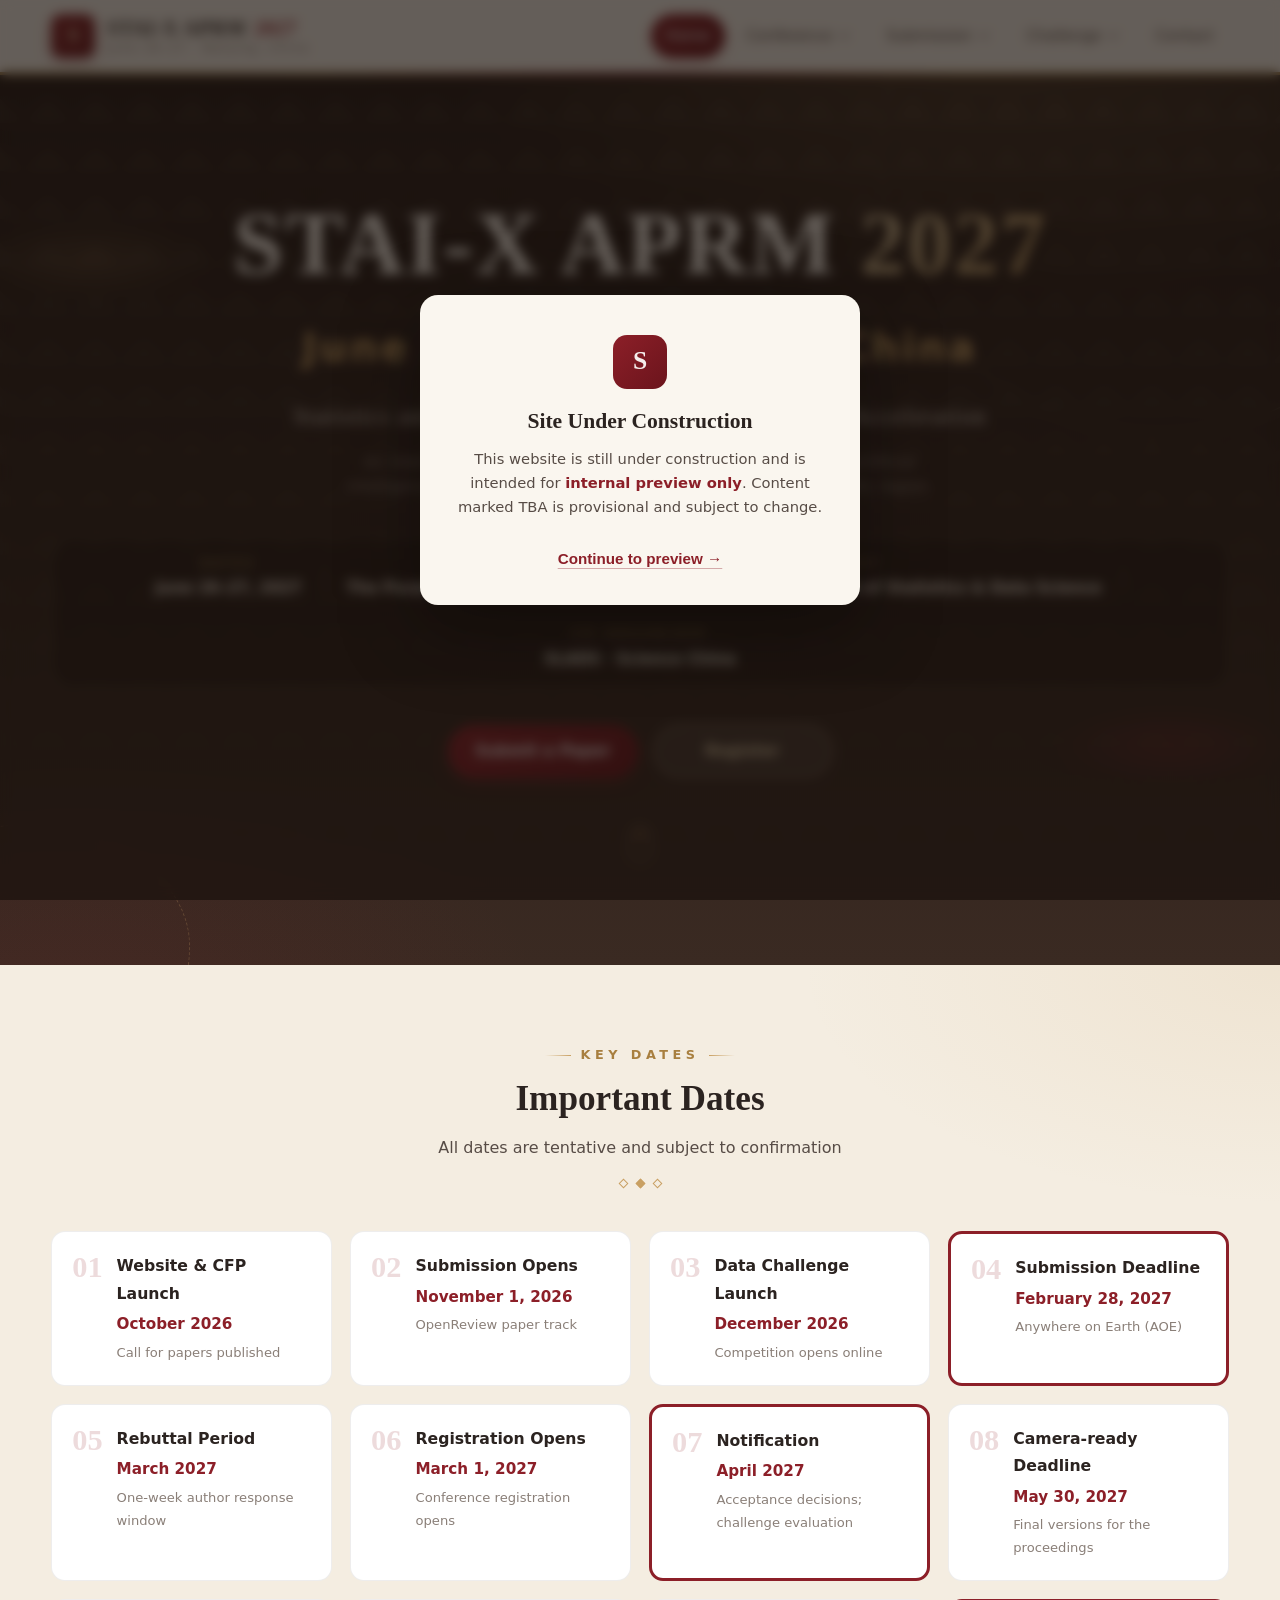
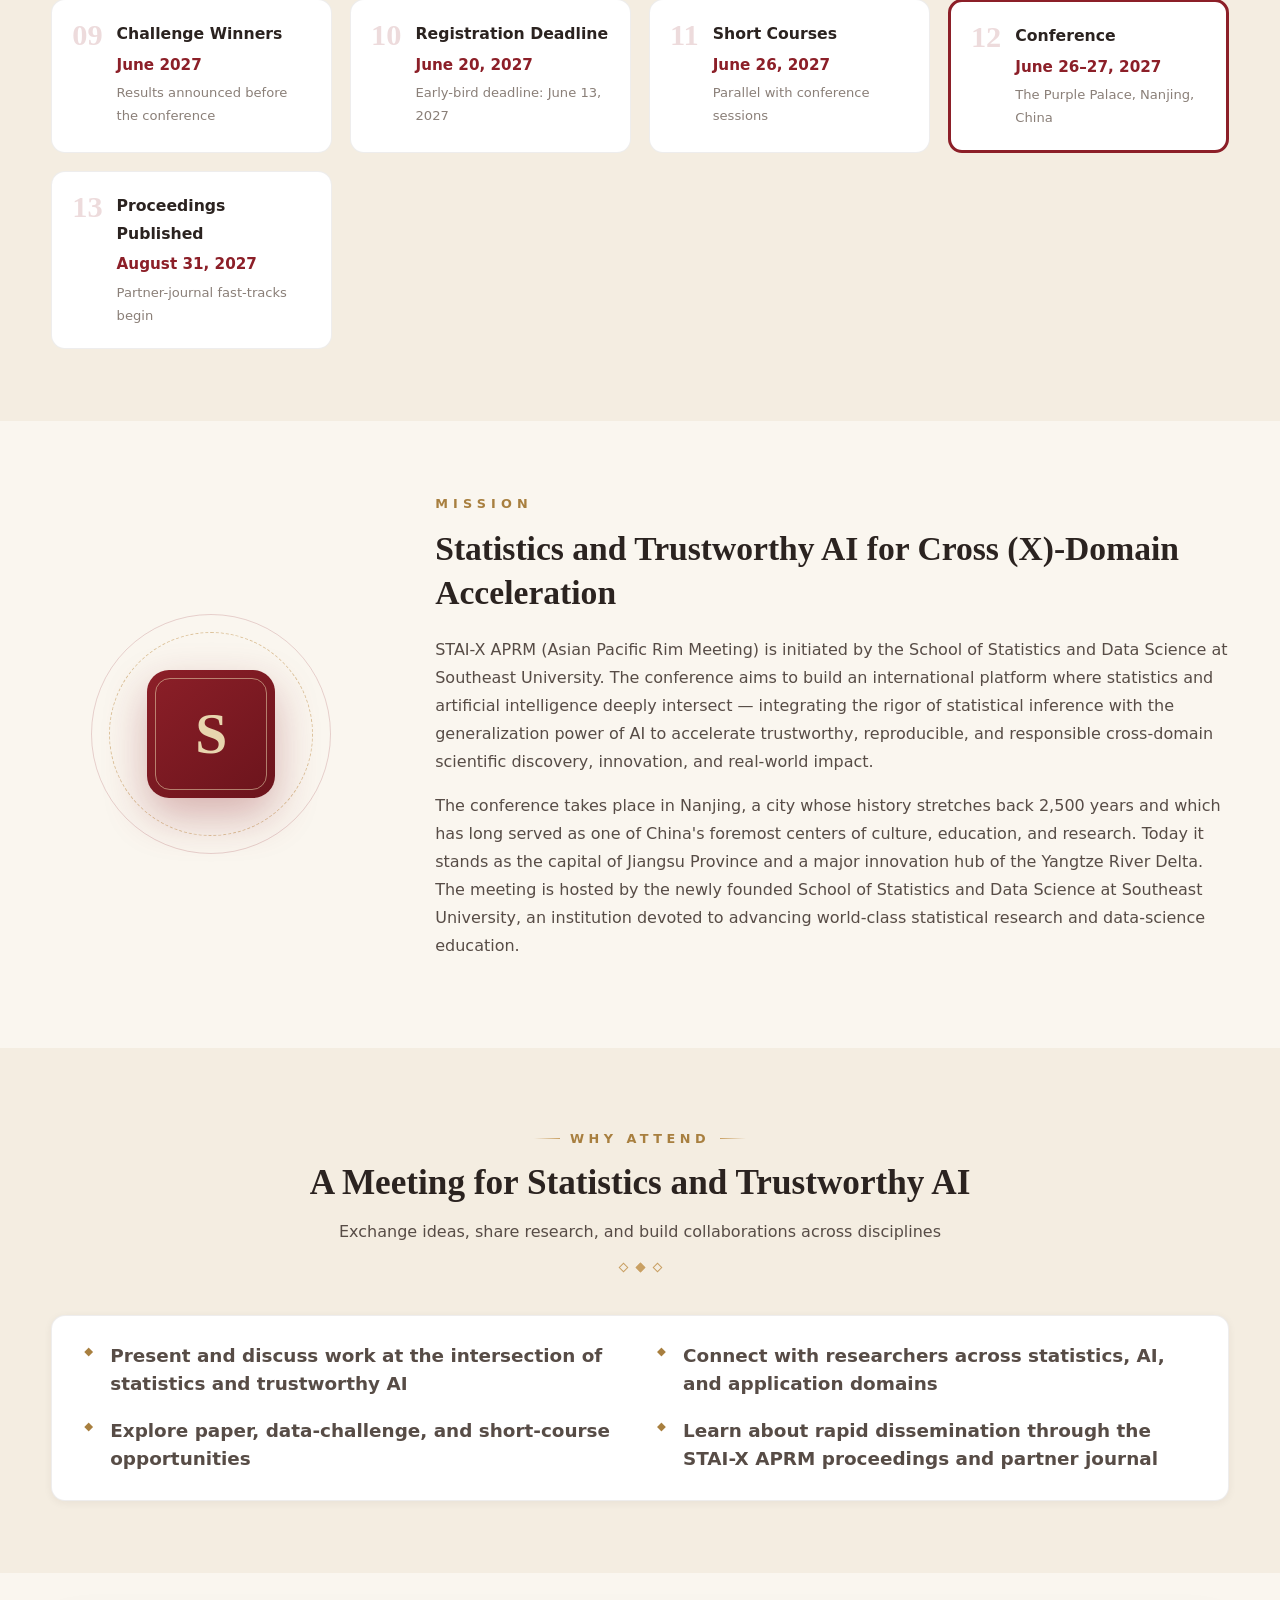
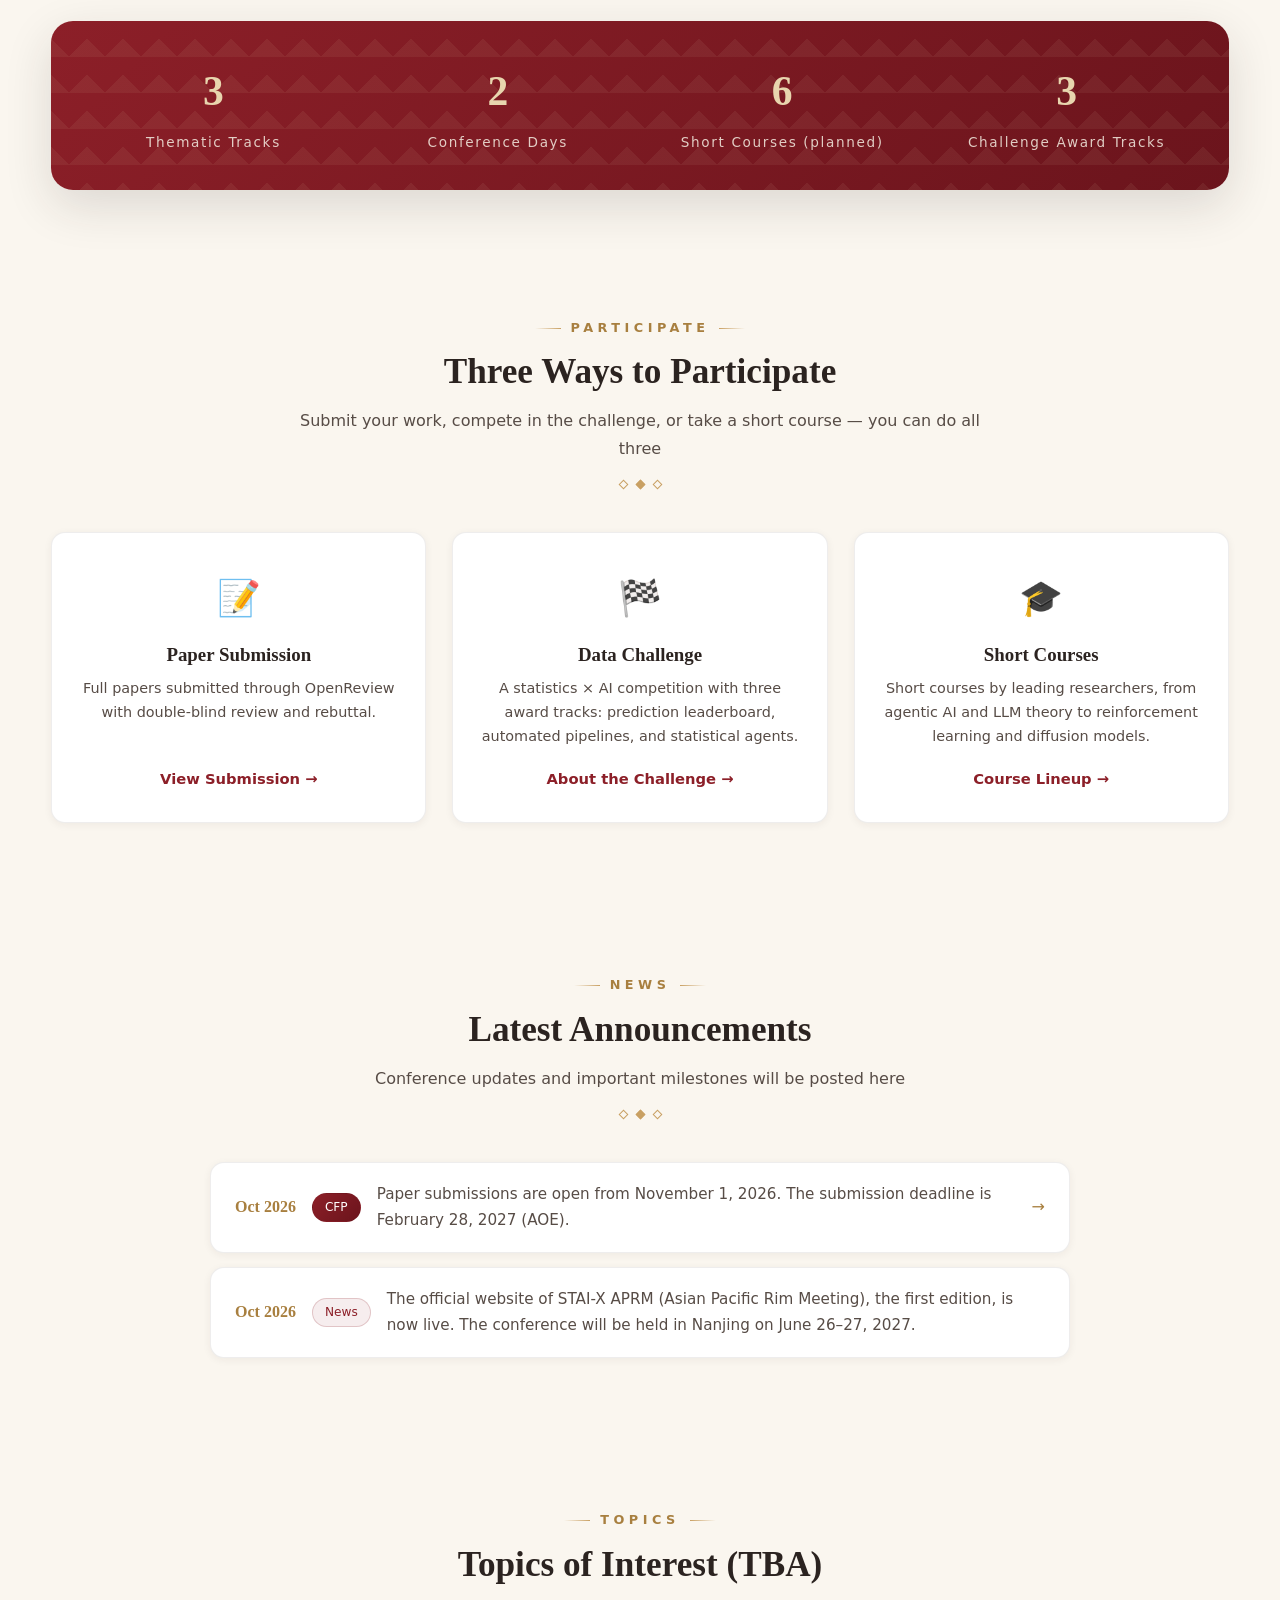
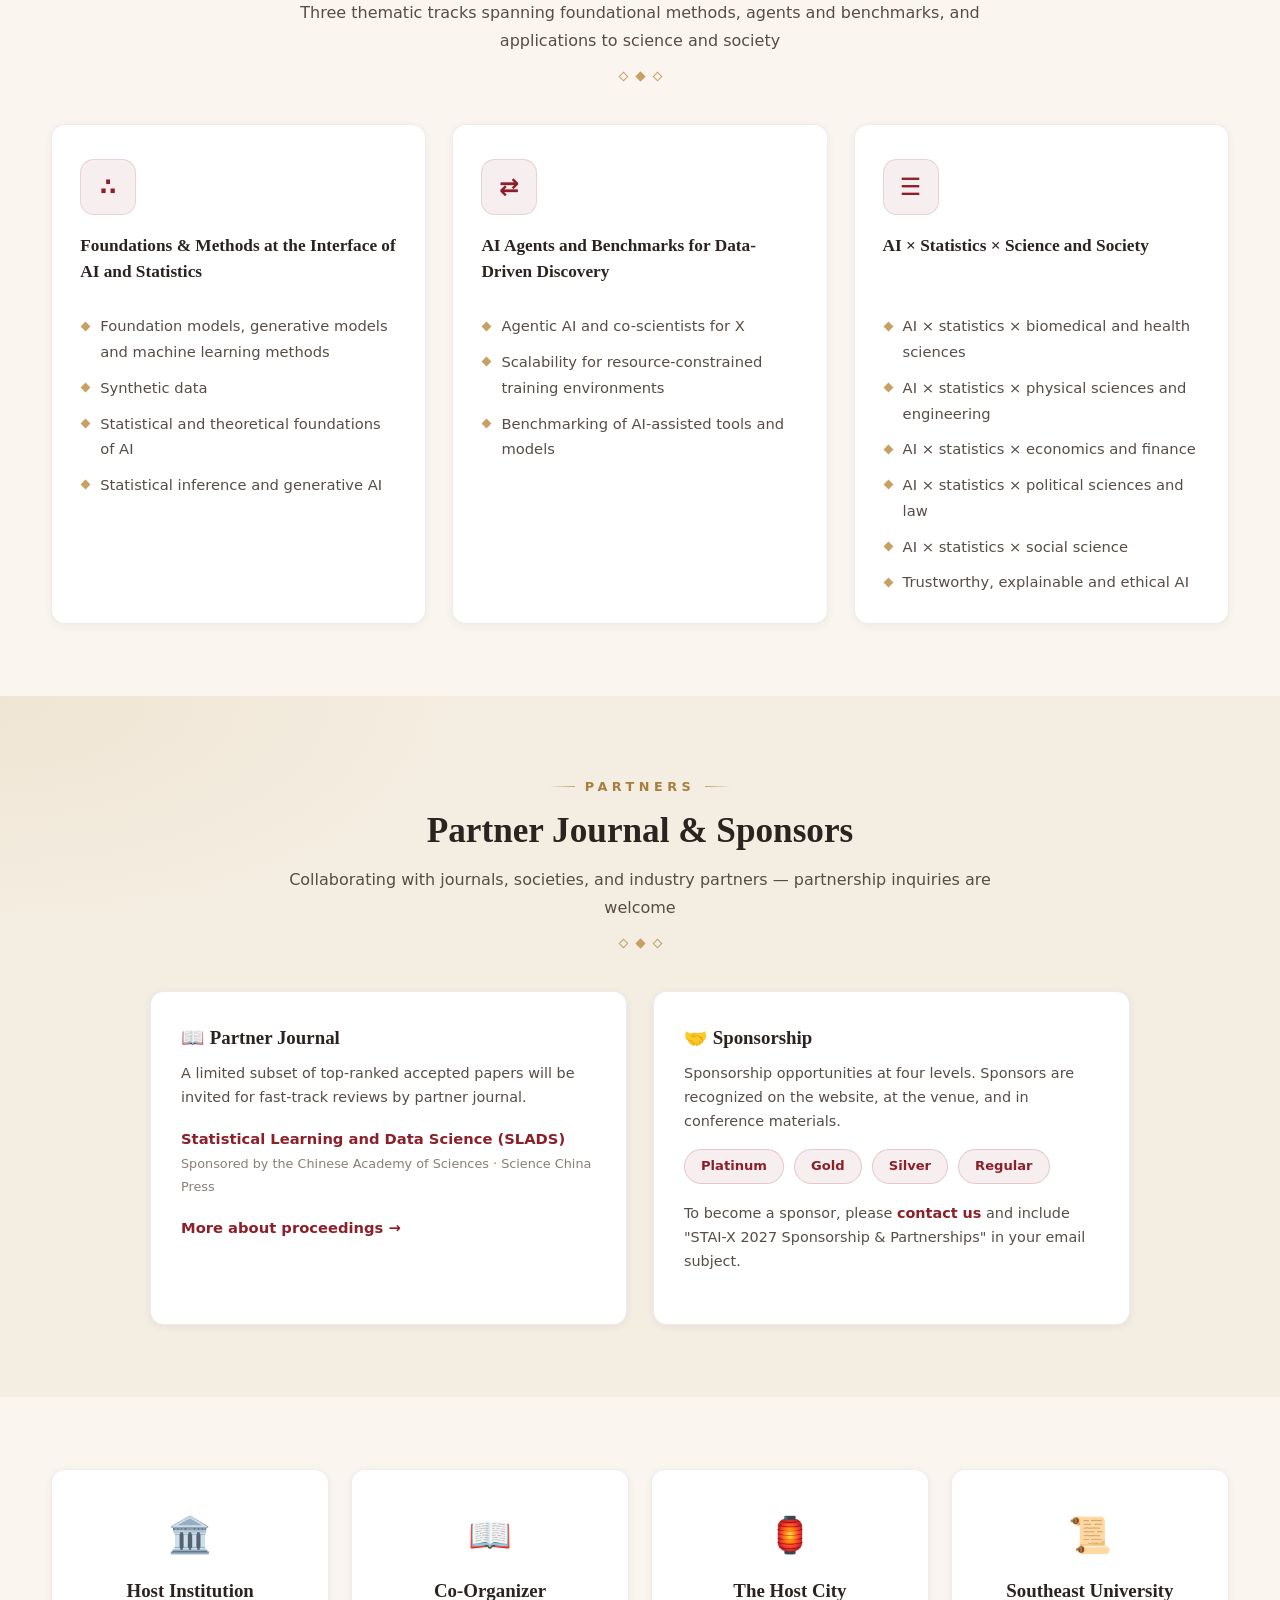
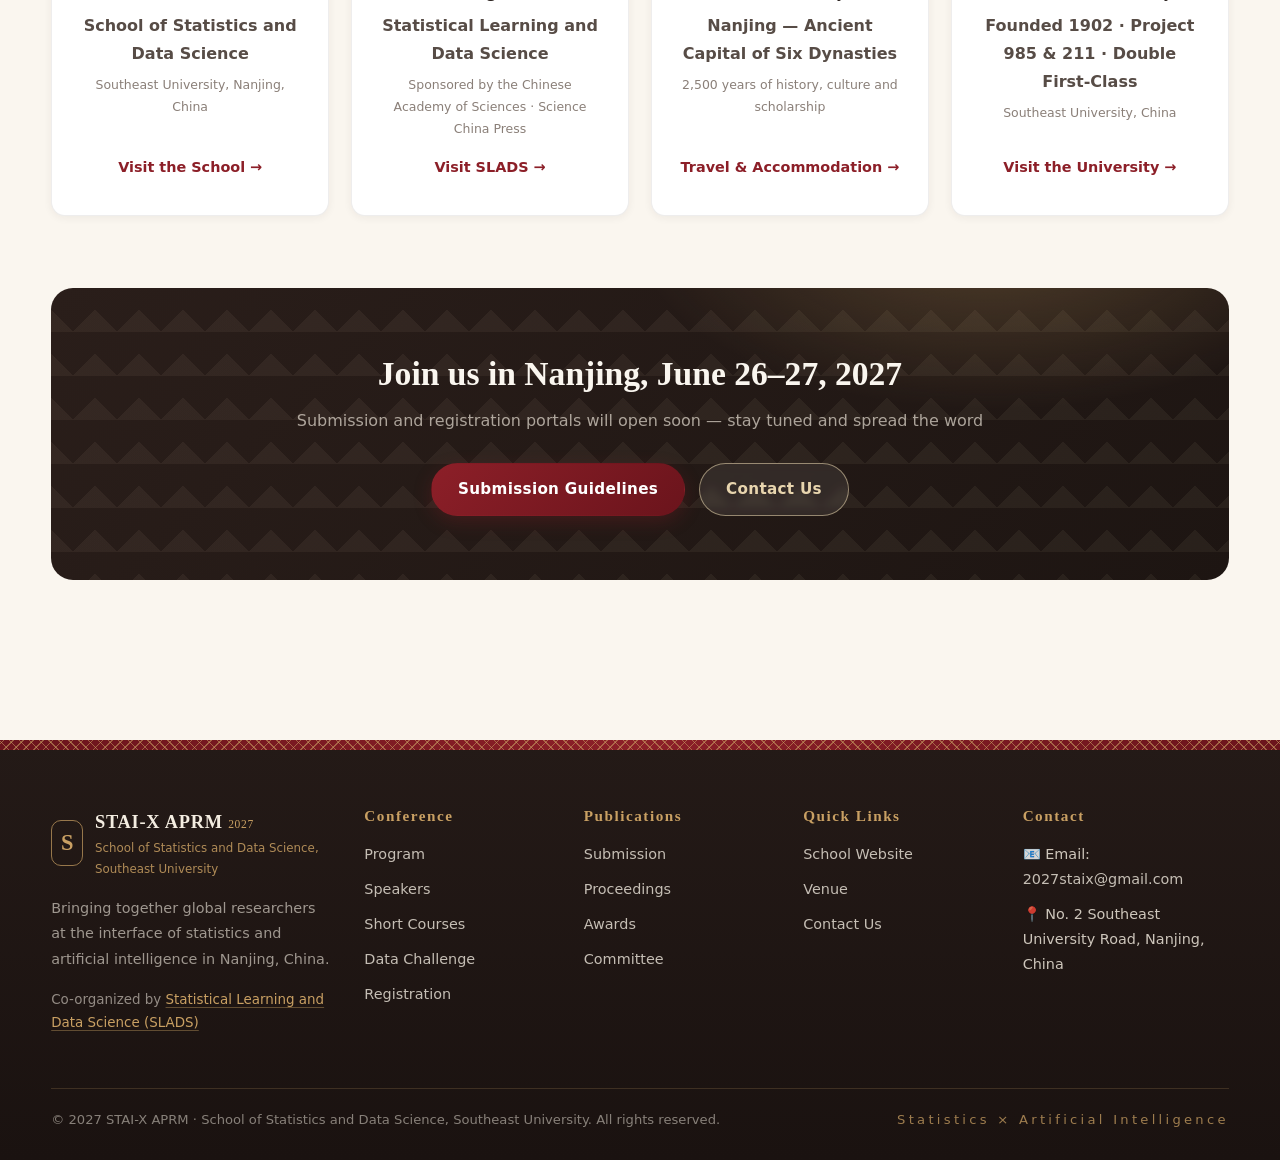
==== commit c66c6d9c: "chore: centralize key dates and clarify registration pricing" ====
--- a/index.html
+++ b/index.html
@@ -6,9 +6,9 @@
     <meta name="description" content="STAI-X APRM 2027 — Statistics and Trustworthy AI for Cross (X)-Domain Acceleration (TBA), hosted by the School of Statistics and Data Science, Southeast University, Nanjing, China" />
     <link rel="icon" href="/assets/favicon.svg" />
     <title>STAI-X APRM | Southeast University, Nanjing</title>
-    <script type="module" crossorigin src="/assets/main-CdFn4Q1o.js"></script>
-    <link rel="modulepreload" crossorigin href="/assets/main-BSnjxCYY.js">
-    <link rel="stylesheet" crossorigin href="/assets/main-Dma0J0or.css">
+    <script type="module" crossorigin src="/assets/main-NhAQsbkP.js"></script>
+    <link rel="modulepreload" crossorigin href="/assets/main-SCnLjk65.js">
+    <link rel="stylesheet" crossorigin href="/assets/main-B9fsz-qi.css">
   </head>
   <body>
     <div id="app"></div>
--- a/assets/main-B9fsz-qi.css
+++ b/assets/main-B9fsz-qi.css
@@ -0,0 +1 @@
+.header[data-v-fc92395a]{position:sticky;top:0;z-index:100;background:#faf6efeb;-webkit-backdrop-filter:blur(12px);backdrop-filter:blur(12px);transition:box-shadow .3s ease,background .3s ease}.header--scrolled[data-v-fc92395a]{background:#faf6effa;box-shadow:var(--shadow-md)}.header__inner[data-v-fc92395a]{display:flex;align-items:center;justify-content:space-between;gap:20px;padding:14px 0}.brand[data-v-fc92395a]{display:flex;align-items:center;gap:12px;color:var(--ink)}.brand__mark[data-v-fc92395a]{width:44px;height:44px;border-radius:10px;background:linear-gradient(140deg,var(--seu-red),var(--seu-red-deep));display:grid;place-items:center;box-shadow:0 4px 12px #8c1f284d;position:relative}.brand__mark[data-v-fc92395a]:after{content:"";position:absolute;top:3px;right:3px;bottom:3px;left:3px;border:1px solid rgba(232,213,174,.6);border-radius:7px}.brand__seal[data-v-fc92395a]{color:var(--yunjin-gold-light);font-family:var(--font-display);font-size:1.35rem;font-weight:700}.brand__text[data-v-fc92395a]{display:flex;flex-direction:column;line-height:1.25}.brand__name[data-v-fc92395a]{font-family:var(--font-display);font-size:1.25rem;font-weight:700;letter-spacing:.04em;display:inline-flex;align-items:center;gap:8px}.brand__name em[data-v-fc92395a]{font-style:normal;color:var(--seu-red)}.brand__badge[data-v-fc92395a]{font-family:var(--font-body);font-size:.62rem;font-weight:700;letter-spacing:.12em;text-transform:uppercase;color:var(--yunjin-gold-deep, #a8823f);border:1px solid rgba(201,160,99,.55);border-radius:999px;padding:2px 9px;white-space:nowrap;transform:translateY(-1px)}.brand__sub[data-v-fc92395a]{font-size:.72rem;color:var(--ink-mute);letter-spacing:.14em}.nav[data-v-fc92395a]{display:flex;align-items:center;gap:6px}.nav__item[data-v-fc92395a]{position:relative}.nav__link[data-v-fc92395a]{display:inline-flex;align-items:center;gap:5px;padding:9px 15px;border-radius:999px;font-size:.94rem;font-weight:500;font-family:var(--font-body);color:var(--ink-soft);background:none;border:none;cursor:pointer;transition:all .22s ease;white-space:nowrap}.nav__link[data-v-fc92395a]:hover{color:var(--seu-red);background:#8c1f2812}.nav__link--active[data-v-fc92395a]{color:#fff;background:linear-gradient(135deg,var(--seu-red),var(--seu-red-deep));box-shadow:0 4px 12px #8c1f2840}.nav__link--active[data-v-fc92395a]:hover{color:#fff}.nav__caret[data-v-fc92395a]{flex-shrink:0;margin-left:2px;opacity:.65;transition:transform .22s ease,opacity .22s ease}.nav__link:hover .nav__caret[data-v-fc92395a]{opacity:1}.nav__link--active .nav__caret[data-v-fc92395a]{opacity:.9}.nav__item--group:hover .nav__caret[data-v-fc92395a]{transform:rotate(180deg)}.dropdown[data-v-fc92395a]{position:absolute;top:100%;left:0;padding-top:8px;visibility:hidden;opacity:0;transform:translateY(-4px);transition:opacity .18s ease,transform .18s ease,visibility .18s}.dropdown--open[data-v-fc92395a]{visibility:visible;opacity:1;transform:translateY(0)}.dropdown__panel[data-v-fc92395a]{min-width:200px;background:#fff;border:1px solid var(--line-soft);border-radius:14px;box-shadow:var(--shadow-lg);padding:8px}.dropdown__link[data-v-fc92395a]{display:block;padding:10px 16px;border-radius:9px;font-size:.9rem;color:var(--ink-soft);transition:all .18s ease;white-space:nowrap}.dropdown__link[data-v-fc92395a]:hover{color:var(--seu-red);background:#8c1f280f}.dropdown__link--active[data-v-fc92395a]{color:var(--seu-red);background:#8c1f281a;font-weight:600}.header__goldline[data-v-fc92395a]{height:3px;background:linear-gradient(90deg,var(--yunjin-gold-deep),var(--yunjin-gold) 25%,var(--seu-red) 50%,var(--yunjin-gold) 75%,var(--yunjin-gold-deep))}.nav-toggle[data-v-fc92395a]{display:none;flex-direction:column;gap:5px;background:none;border:none;padding:8px;cursor:pointer}.nav-toggle span[data-v-fc92395a]{width:22px;height:2px;background:var(--ink);border-radius:2px;transition:all .25s ease}.mnav[data-v-fc92395a]{display:none}@media (max-width: 1024px){.nav[data-v-fc92395a]{display:none}.nav-toggle[data-v-fc92395a]{display:flex}.mnav[data-v-fc92395a]{position:absolute;top:100%;left:0;right:0;flex-direction:column;background:#faf6effc;padding:12px 20px 20px;gap:4px;box-shadow:var(--shadow-md);max-height:70vh;overflow-y:auto;display:none}.mnav--open[data-v-fc92395a]{display:flex}.mnav__link[data-v-fc92395a]{display:flex;align-items:center;justify-content:space-between;width:100%;text-align:center;padding:12px;border-radius:999px;font-size:.95rem;font-weight:500;font-family:var(--font-body);color:var(--ink-soft);background:none;border:none;cursor:pointer;transition:all .22s ease}.mnav__link[data-v-fc92395a]:hover,.mnav__trigger[data-v-fc92395a]:hover{color:var(--seu-red)}.mnav__link--active[data-v-fc92395a]{color:#fff;background:linear-gradient(135deg,var(--seu-red),var(--seu-red-deep))}.nav__caret--open[data-v-fc92395a]{transform:rotate(180deg)}.mnav__children[data-v-fc92395a]{display:flex;flex-direction:column;gap:2px;padding:4px 0 8px}.mnav__child[data-v-fc92395a]{padding:10px 16px 10px 28px;border-radius:9px;font-size:.9rem;color:var(--ink-soft);text-align:left;transition:all .18s ease}.mnav__child[data-v-fc92395a]:hover{color:var(--seu-red);background:#8c1f280f}.mnav__child--active[data-v-fc92395a]{color:var(--seu-red);background:#8c1f281a;font-weight:600}}.footer[data-v-545116af]{margin-top:80px;background:linear-gradient(180deg,#241a17,#1a1210);color:#f4ede1d1}.footer__lattice[data-v-545116af]{height:10px;background:repeating-linear-gradient(45deg,transparent 0 6px,rgba(201,160,99,.55) 6px 7px),repeating-linear-gradient(-45deg,transparent 0 6px,rgba(201,160,99,.55) 6px 7px),linear-gradient(90deg,var(--seu-red-deep),var(--seu-red) 50%,var(--seu-red-deep))}.footer__inner[data-v-545116af]{padding:56px 0 0}.footer__grid[data-v-545116af]{display:grid;grid-template-columns:1.5fr 1fr 1fr 1fr 1.1fr;gap:32px;padding-bottom:40px}.footer__logo[data-v-545116af]{display:flex;align-items:center;gap:12px}.footer__seal[data-v-545116af]{width:46px;height:46px;display:grid;place-items:center;border-radius:10px;border:1px solid rgba(201,160,99,.7);color:var(--yunjin-gold);font-family:var(--font-display);font-size:1.4rem;font-weight:700}.footer__name[data-v-545116af]{margin:0;font-family:var(--font-display);font-weight:700;font-size:1.15rem;color:#f4ede1;letter-spacing:.04em}.footer__first[data-v-545116af]{font-size:.72rem;font-weight:500;color:var(--yunjin-gold);letter-spacing:.06em;white-space:nowrap}.footer__host[data-v-545116af]{margin:0;font-size:.74rem;color:#c9a063d9}.footer__desc[data-v-545116af]{margin-top:16px;font-size:.9rem;line-height:1.8;color:#f4ede199}.footer__cohost[data-v-545116af]{margin-top:10px;font-size:.84rem;color:#f4ede18c}.footer__cohost a[data-v-545116af]{color:var(--yunjin-gold);text-decoration:underline;text-underline-offset:3px;text-decoration-color:#c9a06366}.footer__cohost a[data-v-545116af]:hover{text-decoration-color:var(--yunjin-gold)}.footer__col h4[data-v-545116af]{color:var(--yunjin-gold);font-size:.95rem;margin-bottom:16px;letter-spacing:.1em}.footer__col ul[data-v-545116af]{list-style:none;margin:0;padding:0;display:flex;flex-direction:column;gap:10px;font-size:.9rem}.footer__col a[data-v-545116af]{color:#f4ede1c7;transition:color .2s ease}.footer__col a[data-v-545116af]:hover{color:var(--yunjin-gold)}.footer__bottom[data-v-545116af]{border-top:1px solid rgba(201,160,99,.2);padding:20px 0 28px;display:flex;justify-content:space-between;align-items:center;gap:12px;flex-wrap:wrap;font-size:.82rem;color:#f4ede180}.footer__bottom p[data-v-545116af]{margin:0}.footer__motto[data-v-545116af]{letter-spacing:.25em;color:#c9a063bf}@media (max-width: 1080px){.footer__grid[data-v-545116af]{grid-template-columns:1fr 1fr 1fr}}@media (max-width: 760px){.footer__grid[data-v-545116af]{grid-template-columns:1fr 1fr}}@media (max-width: 640px){.footer__grid[data-v-545116af]{grid-template-columns:1fr;gap:28px}.footer__bottom[data-v-545116af]{flex-direction:column;text-align:center}}.pv-mask[data-v-9cbb23f4]{position:fixed;top:0;right:0;bottom:0;left:0;z-index:9999;display:flex;align-items:center;justify-content:center;padding:24px;background:#18100ca8;-webkit-backdrop-filter:blur(6px);backdrop-filter:blur(6px);animation:pv-fade-9cbb23f4 .3s ease}.pv-dialog[data-v-9cbb23f4]{max-width:440px;width:100%;background:var(--paper, #faf7f2);border-radius:18px;padding:40px 36px 32px;text-align:center;box-shadow:0 24px 80px #00000059;animation:pv-rise-9cbb23f4 .35s cubic-bezier(.22,1,.36,1)}.pv-seal[data-v-9cbb23f4]{width:54px;height:54px;margin:0 auto 18px;border-radius:14px;display:flex;align-items:center;justify-content:center;background:linear-gradient(135deg,var(--seu-red, #8c1f28),var(--seu-red-deep, #5f1219));color:#f4edeb;font-family:var(--font-display, serif);font-size:1.6rem;font-weight:700}.pv-title[data-v-9cbb23f4]{margin:0 0 12px;font-family:var(--font-display, serif);font-size:1.35rem;color:var(--ink, #2a2320)}.pv-text[data-v-9cbb23f4]{margin:0 0 26px;font-size:.92rem;line-height:1.65;color:var(--ink-soft, #5c534d)}.pv-text strong[data-v-9cbb23f4]{color:var(--seu-red, #8c1f28)}.pv-continue[data-v-9cbb23f4]{-webkit-appearance:none;-moz-appearance:none;appearance:none;border:none;cursor:pointer;background:transparent;padding:0;font-size:.95rem;font-weight:600;color:var(--seu-red, #8c1f28);text-decoration:underline;text-underline-offset:4px;text-decoration-color:#8c1f2859;transition:text-decoration-color .2s ease}.pv-continue[data-v-9cbb23f4]:hover{text-decoration-color:var(--seu-red, #8c1f28)}@keyframes pv-fade-9cbb23f4{0%{opacity:0}to{opacity:1}}@keyframes pv-rise-9cbb23f4{0%{opacity:0;transform:translateY(16px) scale(.97)}to{opacity:1;transform:translateY(0) scale(1)}}@media (max-width: 480px){.pv-dialog[data-v-9cbb23f4]{padding:32px 24px 26px}.pv-title[data-v-9cbb23f4]{font-size:1.15rem}}.shead[data-v-a8913cf5]{text-align:center;margin-bottom:44px}.shead__kicker[data-v-a8913cf5]{display:inline-flex;align-items:center;gap:10px;font-size:.8rem;letter-spacing:.35em;text-transform:uppercase;color:var(--yunjin-gold-deep);font-weight:600;margin:0 0 10px}.shead__kicker[data-v-a8913cf5]:before,.shead__kicker[data-v-a8913cf5]:after{content:"";width:26px;height:1px;background:linear-gradient(90deg,transparent,var(--yunjin-gold))}.shead__kicker[data-v-a8913cf5]:after{background:linear-gradient(90deg,var(--yunjin-gold),transparent)}.shead__title[data-v-a8913cf5]{font-size:clamp(1.6rem,3.2vw,2.2rem);font-weight:700;margin:0}.shead__subtitle[data-v-a8913cf5]{margin:12px auto 0;max-width:720px;color:var(--ink-soft)}.shead__lattice[data-v-a8913cf5]{display:flex;justify-content:center;gap:10px;margin-top:18px}.shead__lattice i[data-v-a8913cf5]{width:7px;height:7px;border:1px solid var(--yunjin-gold);transform:rotate(45deg)}.shead__lattice i.is-fill[data-v-a8913cf5]{background:var(--yunjin-gold)}.hero[data-v-183f1929]{position:relative;padding:110px 0 96px;overflow:hidden;background:radial-gradient(900px 480px at 78% -8%,rgba(201,160,99,.22),transparent 62%),radial-gradient(800px 460px at 6% 108%,rgba(140,31,40,.14),transparent 60%),linear-gradient(180deg,#241a17,#2e211c 55%,#3a2a22);color:#f4ede1;text-align:center}.hero__decor[data-v-183f1929]{position:absolute;top:0;right:0;bottom:0;left:0;pointer-events:none}.hero__lattice[data-v-183f1929]{position:absolute;top:0;right:0;bottom:0;left:0;background-image:linear-gradient(45deg,rgba(232,213,174,.05) 25%,transparent 25.5%),linear-gradient(-45deg,rgba(232,213,174,.05) 25%,transparent 25.5%);background-size:48px 48px;-webkit-mask-image:linear-gradient(180deg,rgba(0,0,0,.9),transparent 90%);mask-image:linear-gradient(180deg,rgba(0,0,0,.9),transparent 90%)}.hero__cloud[data-v-183f1929]{position:absolute;width:340px;height:120px;border-radius:999px;filter:blur(6px);opacity:.5}.hero__cloud--1[data-v-183f1929]{top:14%;left:-80px;background:radial-gradient(closest-side,rgba(201,160,99,.35),transparent 70%);animation:floatY 9s ease-in-out infinite}.hero__cloud--2[data-v-183f1929]{bottom:18%;right:-60px;background:radial-gradient(closest-side,rgba(179,39,51,.4),transparent 70%);animation:floatY 11s ease-in-out infinite reverse}.hero__ring[data-v-183f1929]{position:absolute;width:560px;height:560px;border:1px solid rgba(232,213,174,.14);border-radius:50%;top:-200px;right:-160px}.hero__petal[data-v-183f1929]{position:absolute;width:300px;height:300px;bottom:-160px;left:-110px;border:1px dashed rgba(201,160,99,.25);border-radius:42% 58% 60% 40%/45% 40% 60% 55%}.hero__inner[data-v-183f1929]{position:relative}.hero__title[data-v-183f1929]{font-family:var(--font-display);font-size:clamp(3rem,8vw,5.6rem);font-weight:800;margin:0;letter-spacing:.02em;color:#faf6ef;text-shadow:0 4px 30px rgba(0,0,0,.35)}.hero__year[data-v-183f1929]{color:var(--yunjin-gold);background:linear-gradient(135deg,#e8d5ae,#c9a063);-webkit-background-clip:text;background-clip:text;-webkit-text-fill-color:transparent}.hero__event-meta[data-v-183f1929]{margin:12px auto 0;font-family:var(--font-body);font-size:clamp(1.2rem,3vw,2.4rem);font-weight:600;letter-spacing:.08em;color:var(--yunjin-gold)}.hero__cn[data-v-183f1929]{margin:18px auto 0;max-width:820px;font-family:var(--font-display);font-size:clamp(1.05rem,2.2vw,1.45rem);color:#f4ede1f0;letter-spacing:.06em;line-height:1.5}.hero__tba[data-v-183f1929]{font-size:.72em;opacity:.62;letter-spacing:.08em}.hero__en[data-v-183f1929]{margin:16px auto 0;max-width:640px;font-size:.9rem;color:#f4ede18c;letter-spacing:.04em;line-height:1.7}.hero__meta[data-v-183f1929]{margin:38px auto 0;display:inline-flex;align-items:center;gap:22px;flex-wrap:wrap;justify-content:center;padding:16px 30px;border:1px solid rgba(232,213,174,.25);border-radius:var(--radius-lg);background:#00000038;-webkit-backdrop-filter:blur(6px);backdrop-filter:blur(6px)}.hero__meta-item[data-v-183f1929]{display:flex;flex-direction:column;align-items:center;gap:2px}.hero__meta-label[data-v-183f1929]{font-size:.7rem;letter-spacing:.35em;color:var(--yunjin-gold);text-transform:uppercase}.hero__meta-value[data-v-183f1929]{font-size:.95rem;font-weight:600;color:#f4ede1}.hero__meta-divider[data-v-183f1929]{width:1px;height:34px;background:linear-gradient(180deg,transparent,rgba(232,213,174,.4),transparent)}.hero__actions[data-v-183f1929]{margin-top:36px;display:flex;gap:16px;justify-content:center;flex-wrap:wrap}.hero__actions .btn[data-v-183f1929]{min-width:178px;justify-content:center}.hero__scroll[data-v-183f1929]{margin-top:46px;display:inline-block}.hero__scroll span[data-v-183f1929]{display:block;width:22px;height:36px;border:1.5px solid rgba(232,213,174,.5);border-radius:12px;position:relative}.hero__scroll span[data-v-183f1929]:after{content:"";position:absolute;top:7px;left:50%;width:3px;height:7px;border-radius:2px;background:var(--yunjin-gold);transform:translate(-50%);animation:scrollHint-183f1929 1.8s ease-in-out infinite}@keyframes scrollHint-183f1929{0%,to{opacity:1;transform:translate(-50%)}55%{opacity:.25;transform:translate(-50%,10px)}}.mission__grid[data-v-183f1929]{display:grid;grid-template-columns:320px 1fr;gap:64px;align-items:center}.mission__mark[data-v-183f1929]{position:relative;width:240px;height:240px;margin:0 auto;display:grid;place-items:center}.mission__seal[data-v-183f1929]{width:128px;height:128px;display:grid;place-items:center;border-radius:22px;background:linear-gradient(140deg,var(--seu-red),var(--seu-red-deep));color:var(--yunjin-gold-light);font-family:var(--font-display);font-size:3.6rem;font-weight:700;box-shadow:0 18px 44px #8c1f2852;position:relative;z-index:1}.mission__seal[data-v-183f1929]:after{content:"";position:absolute;top:8px;right:8px;bottom:8px;left:8px;border:1px solid rgba(232,213,174,.55);border-radius:15px}.mission__ring[data-v-183f1929]{position:absolute;top:18px;right:18px;bottom:18px;left:18px;border:1px dashed rgba(201,160,99,.6);border-radius:50%;animation:spin-183f1929 26s linear infinite}.mission__ring--2[data-v-183f1929]{top:0;right:0;bottom:0;left:0;border-style:solid;border-color:#8c1f282e;animation-duration:40s;animation-direction:reverse}@keyframes spin-183f1929{to{transform:rotate(360deg)}}.mission__kicker[data-v-183f1929]{font-size:.8rem;letter-spacing:.4em;text-transform:uppercase;color:var(--yunjin-gold-deep);font-weight:600;margin:0 0 12px}.mission__title[data-v-183f1929]{font-size:clamp(1.5rem,3vw,2.1rem);font-weight:700;margin:0 0 22px}.mission__tba[data-v-183f1929]{font-size:.6em;font-weight:500;opacity:.55}.mission__text[data-v-183f1929]{color:var(--ink-soft);margin:0 0 16px}.why-attend[data-v-183f1929]{background:var(--paper-warm)}.why-attend__list[data-v-183f1929]{margin:0;padding:26px 32px;list-style:none;display:grid;grid-template-columns:1fr 1fr;gap:18px 34px}.why-attend__list li[data-v-183f1929]{position:relative;padding-left:26px;font-size:1.15rem;font-weight:600;line-height:1.55;color:var(--ink-soft)}.why-attend__list li[data-v-183f1929]:before{content:"◆";position:absolute;left:0;top:.15em;color:var(--yunjin-gold-deep);font-size:.72rem}.stats__bar[data-v-183f1929]{display:grid;grid-template-columns:repeat(4,1fr);background:linear-gradient(135deg,var(--seu-red),var(--seu-red-deep));border-radius:var(--radius-lg);padding:34px 20px;box-shadow:var(--shadow-lg);position:relative;overflow:hidden}.stats__bar[data-v-183f1929]:before{content:"";position:absolute;top:0;right:0;bottom:0;left:0;background-image:linear-gradient(45deg,rgba(232,213,174,.07) 25%,transparent 25.5%),linear-gradient(-45deg,rgba(232,213,174,.07) 25%,transparent 25.5%);background-size:36px 36px;pointer-events:none}.stats__item[data-v-183f1929]{text-align:center;color:#f4ede1;position:relative}.stats__value[data-v-183f1929]{display:block;font-family:var(--font-display);font-size:clamp(1.8rem,3.4vw,2.6rem);font-weight:800;color:var(--yunjin-gold-light)}.stats__label[data-v-183f1929]{font-size:.85rem;letter-spacing:.12em;opacity:.85}.activities__grid[data-v-183f1929]{display:grid;grid-template-columns:repeat(3,1fr);gap:26px}.activities__card[data-v-183f1929]{padding:34px 28px 30px;display:flex;flex-direction:column;text-align:center}.activities__icon[data-v-183f1929]{font-size:2.2rem;display:block;margin-bottom:14px}.activities__card h3[data-v-183f1929]{font-size:1.18rem;margin-bottom:10px}.activities__card p[data-v-183f1929]{margin:0 0 18px;font-size:.9rem;color:var(--ink-soft);line-height:1.65;flex:1}.activities__link[data-v-183f1929]{font-weight:600;font-size:.92rem}.announcements__list[data-v-183f1929]{display:flex;flex-direction:column;gap:14px;max-width:860px;margin:0 auto}.announcements__item[data-v-183f1929]{display:flex;align-items:center;gap:16px;padding:18px 24px;color:var(--ink)}.announcements__date[data-v-183f1929]{font-family:var(--font-display);font-weight:700;color:var(--yunjin-gold-deep);white-space:nowrap}.announcements__tag[data-v-183f1929]{flex-shrink:0;padding:3px 12px;font-size:.76rem;border-radius:999px;background:#8c1f2814;color:var(--seu-red);border:1px solid rgba(140,31,40,.2);white-space:nowrap}.announcements__tag--hot[data-v-183f1929]{background:linear-gradient(135deg,var(--seu-red),var(--seu-red-deep));color:#fff;border-color:transparent}.announcements__text[data-v-183f1929]{flex:1;color:var(--ink-soft);font-size:.95rem}.announcements__arrow[data-v-183f1929]{color:var(--yunjin-gold-deep);transition:transform .25s ease}.announcements__item:hover .announcements__arrow[data-v-183f1929]{transform:translate(4px)}.topics__grid[data-v-183f1929]{display:grid;grid-template-columns:repeat(3,1fr);gap:26px}.topics__card[data-v-183f1929]{padding:34px 28px 28px;position:relative;overflow:hidden}.topics__card[data-v-183f1929]:before{content:"";position:absolute;top:0;left:0;right:0;height:4px;background:linear-gradient(90deg,var(--seu-red),var(--yunjin-gold));transform:scaleX(0);transform-origin:left;transition:transform .35s ease}.topics__card[data-v-183f1929]:hover:before{transform:scaleX(1)}.topics__icon[data-v-183f1929]{width:56px;height:56px;display:grid;place-items:center;border-radius:14px;background:#8c1f2812;color:var(--seu-red);font-size:1.5rem;font-weight:700;margin-bottom:18px;border:1px solid rgba(140,31,40,.14)}.topics__title[data-v-183f1929]{font-size:1.08rem;font-weight:700;margin-bottom:18px;line-height:1.45;min-height:62px}.topics__list[data-v-183f1929]{list-style:none;padding:0;margin:0;display:flex;flex-direction:column;gap:10px}.topics__list li[data-v-183f1929]{position:relative;padding-left:20px;color:var(--ink-soft);font-size:.92rem}.topics__list li[data-v-183f1929]:before{content:"";position:absolute;left:2px;top:.62em;width:7px;height:7px;transform:rotate(45deg);background:var(--yunjin-gold)}.dates[data-v-183f1929]{background:radial-gradient(800px 400px at 100% 0%,rgba(201,160,99,.12),transparent 60%),var(--paper-warm)}.dates--priority[data-v-183f1929]{padding-top:72px}.dates__grid[data-v-183f1929]{display:grid;grid-template-columns:repeat(4,1fr);gap:18px}.dates__item[data-v-183f1929]{display:flex;gap:14px;background:var(--card);border:1px solid var(--line-soft);border-radius:var(--radius-md);padding:20px;transition:transform .25s ease,box-shadow .25s ease}.dates__item[data-v-183f1929]:hover{transform:translateY(-3px);box-shadow:var(--shadow-md)}.dates__item--featured[data-v-183f1929]{border:3px solid var(--seu-red)}.dates__num[data-v-183f1929]{font-family:var(--font-display);font-size:1.9rem;font-weight:800;color:#8c1f2829;line-height:1}.dates__label[data-v-183f1929]{margin:0;font-weight:700;color:var(--ink);font-size:.98rem}.dates__value[data-v-183f1929]{margin:4px 0 0;color:var(--seu-red);font-weight:600;font-size:.95rem}.dates__note[data-v-183f1929]{margin:4px 0 0;color:var(--ink-mute);font-size:.82rem}.partners[data-v-183f1929]{background:radial-gradient(800px 400px at 0% 0%,rgba(201,160,99,.1),transparent 60%),var(--paper-warm)}.partners__grid[data-v-183f1929]{display:grid;grid-template-columns:1fr 1fr;gap:26px;max-width:980px;margin:0 auto}.partners__card[data-v-183f1929]{padding:34px 30px}.partners__card h3[data-v-183f1929]{font-size:1.18rem;margin-bottom:12px}.partners__card p[data-v-183f1929]{margin:0 0 16px;font-size:.9rem;color:var(--ink-soft);line-height:1.65}.partners__card ul[data-v-183f1929]{list-style:none;margin:0 0 16px;padding:0;display:flex;flex-direction:column;gap:8px}.partners__card li[data-v-183f1929]{font-size:.88rem;color:var(--ink-mute)}.partners__card li a[data-v-183f1929]{color:var(--seu-red);font-weight:600;font-size:.92rem}.partners__journal-note[data-v-183f1929]{display:block;margin-top:2px;font-size:.8rem}.partners__levels[data-v-183f1929]{display:flex;gap:10px;flex-wrap:wrap;margin-bottom:18px}.partners__level[data-v-183f1929]{padding:5px 16px;border-radius:999px;font-size:.82rem;font-weight:600;background:#8c1f2812;border:1px solid rgba(140,31,40,.18);color:var(--seu-red)}.partners__link[data-v-183f1929]{font-weight:600;font-size:.92rem}.host__grid[data-v-183f1929]{display:grid;grid-template-columns:repeat(4,1fr);gap:22px}.host__card[data-v-183f1929]{padding:34px 28px;text-align:center;display:flex;flex-direction:column;align-items:center}.host__icon[data-v-183f1929]{font-size:2.2rem;display:block;margin-bottom:14px}.host__card h3[data-v-183f1929]{font-size:1.18rem;margin-bottom:8px}.host__card p[data-v-183f1929]{margin:0;color:var(--ink-soft);font-weight:600}.host__sub[data-v-183f1929]{margin-top:6px!important;font-size:.78rem!important;color:var(--ink-mute)!important;font-weight:400!important}.host__link[data-v-183f1929]{display:inline-block;margin-top:auto;padding-top:16px;font-size:.9rem;font-weight:600}.cta[data-v-183f1929]{padding:0 0 80px}.cta__box[data-v-183f1929]{position:relative;text-align:center;padding:64px 28px;border-radius:var(--radius-lg);background:radial-gradient(600px 300px at 80% -20%,rgba(201,160,99,.28),transparent 60%),linear-gradient(135deg,#2a1e1a,#1d1512);color:#f4ede1;overflow:hidden}.cta__lattice[data-v-183f1929]{position:absolute;top:0;right:0;bottom:0;left:0;background-image:linear-gradient(45deg,rgba(232,213,174,.06) 25%,transparent 25.5%),linear-gradient(-45deg,rgba(232,213,174,.06) 25%,transparent 25.5%);background-size:44px 44px;pointer-events:none}.cta__title[data-v-183f1929]{position:relative;font-size:clamp(1.5rem,3.2vw,2.1rem);margin:0 0 12px;color:#faf6ef}.cta__sub[data-v-183f1929]{position:relative;color:#f4ede1a6;margin:0 0 28px}.cta__actions[data-v-183f1929]{position:relative;display:flex;gap:14px;justify-content:center;flex-wrap:wrap}@media (max-width: 1024px){.mission__grid[data-v-183f1929]{grid-template-columns:1fr;gap:40px}}@media (max-width: 960px){.topics__grid[data-v-183f1929],.host__grid[data-v-183f1929],.dates__grid[data-v-183f1929]{grid-template-columns:1fr 1fr}.activities__grid[data-v-183f1929],.partners__grid[data-v-183f1929]{grid-template-columns:1fr}.stats__bar[data-v-183f1929]{grid-template-columns:repeat(2,1fr);gap:22px 0}}@media (max-width: 720px){.why-attend__list[data-v-183f1929]{grid-template-columns:1fr}}@media (max-width: 640px){.hero[data-v-183f1929]{padding:80px 0 70px}.topics__grid[data-v-183f1929],.dates__grid[data-v-183f1929],.host__grid[data-v-183f1929]{grid-template-columns:1fr}.why-attend__list[data-v-183f1929]{padding:24px}.hero__meta[data-v-183f1929]{gap:14px;padding:14px 18px}.hero__meta-divider[data-v-183f1929]{display:none}.announcements__item[data-v-183f1929]{flex-wrap:wrap}}.phero[data-v-890bb2dc]{position:relative;padding:84px 0 64px;background:radial-gradient(1200px 500px at 85% -10%,rgba(201,160,99,.18),transparent 60%),radial-gradient(900px 420px at 8% 110%,rgba(140,31,40,.1),transparent 60%),linear-gradient(180deg,#FBF8F1,var(--paper));overflow:hidden;text-align:center}.phero__bg[data-v-890bb2dc]{position:absolute;top:0;right:0;bottom:0;left:0;pointer-events:none}.phero__lattice[data-v-890bb2dc]{position:absolute;top:0;right:0;bottom:0;left:0;background-image:linear-gradient(45deg,rgba(140,31,40,.035) 25%,transparent 25.5%),linear-gradient(-45deg,rgba(140,31,40,.035) 25%,transparent 25.5%);background-size:42px 42px;-webkit-mask-image:linear-gradient(180deg,rgba(0,0,0,.9),transparent 85%);mask-image:linear-gradient(180deg,rgba(0,0,0,.9),transparent 85%)}.phero__ring[data-v-890bb2dc]{position:absolute;border:1px solid rgba(201,160,99,.35);border-radius:50%}.phero__ring--1[data-v-890bb2dc]{width:420px;height:420px;top:-220px;right:-120px}.phero__ring--2[data-v-890bb2dc]{width:260px;height:260px;bottom:-140px;left:-80px;border-color:#8c1f282e}.phero__inner[data-v-890bb2dc]{position:relative}.phero__kicker[data-v-890bb2dc]{display:inline-block;font-size:.8rem;letter-spacing:.45em;text-transform:uppercase;color:var(--yunjin-gold-deep);font-weight:600;margin:0 0 14px}.phero__title[data-v-890bb2dc]{font-size:clamp(2rem,4.5vw,3rem);font-weight:700;margin:0}.phero__subtitle[data-v-890bb2dc]{margin:16px auto 0;max-width:760px;color:var(--ink-soft);font-size:1.02rem}.filter[data-v-95bbc789]{display:flex;justify-content:center;gap:10px;flex-wrap:wrap;margin-bottom:36px}.filter__btn[data-v-95bbc789]{padding:9px 22px;border-radius:999px;border:1px solid var(--line);background:var(--card);color:var(--ink-soft);font-weight:600;font-size:.9rem;cursor:pointer;transition:all .22s ease}.filter__btn[data-v-95bbc789]:hover{border-color:var(--seu-red);color:var(--seu-red)}.filter__btn--active[data-v-95bbc789]{background:linear-gradient(135deg,var(--seu-red),var(--seu-red-deep));border-color:transparent;color:#fff;box-shadow:0 5px 14px #8c1f2840}.speaker-grid[data-v-95bbc789]{display:grid;grid-template-columns:repeat(4,1fr);gap:24px}.speaker-card[data-v-95bbc789]{padding:26px 20px;text-align:center}.speaker-card__photo[data-v-95bbc789]{width:110px;height:110px;margin:0 auto 16px;border-radius:50%;overflow:hidden;border:3px solid var(--yunjin-gold-light);box-shadow:0 8px 20px #8c1f2824}.speaker-card__placeholder[data-v-95bbc789]{width:100%;height:100%;display:grid;place-items:center;background:linear-gradient(140deg,var(--paper-warm),#EFE6D6);color:#8c1f2866;font-family:var(--font-display);font-size:2.2rem;font-weight:700}.speaker-card__photo img[data-v-95bbc789]{width:100%;height:100%;object-fit:cover}.speaker-card__tag[data-v-95bbc789]{display:inline-block;font-size:.72rem;padding:2px 12px;border-radius:999px;background:#c9a06329;color:var(--yunjin-gold-deep);border:1px solid rgba(201,160,99,.35);margin-bottom:8px}.speaker-card__name[data-v-95bbc789]{font-size:1.08rem;margin-bottom:4px}.speaker-card__org[data-v-95bbc789]{margin:0;font-size:.85rem;color:var(--ink-mute)}.tba-note[data-v-95bbc789]{margin-top:48px;padding:40px 28px 44px;background:var(--paper-warm)}@media (max-width: 960px){.speaker-grid[data-v-95bbc789]{grid-template-columns:repeat(2,1fr)}}@media (max-width: 480px){.speaker-grid[data-v-95bbc789]{grid-template-columns:1fr}}.day-tabs[data-v-f04d1cf6]{display:flex;justify-content:center;gap:14px;flex-wrap:wrap;margin-bottom:40px}.day-tab[data-v-f04d1cf6]{display:flex;flex-direction:column;align-items:center;gap:2px;padding:14px 28px;border-radius:var(--radius-md);border:1px solid var(--line);background:var(--card);cursor:pointer;transition:all .25s ease}.day-tab__label[data-v-f04d1cf6]{font-family:var(--font-display);font-weight:700;font-size:1.02rem;color:var(--ink)}.day-tab__date[data-v-f04d1cf6]{font-size:.76rem;color:var(--ink-mute)}.day-tab[data-v-f04d1cf6]:hover{border-color:var(--seu-red);transform:translateY(-2px)}.day-tab--active[data-v-f04d1cf6]{background:linear-gradient(135deg,var(--seu-red),var(--seu-red-deep));border-color:transparent;box-shadow:0 8px 20px #8c1f2847}.day-tab--active .day-tab__label[data-v-f04d1cf6]{color:#fff}.day-tab--active .day-tab__date[data-v-f04d1cf6]{color:var(--yunjin-gold-light)}.timeline[data-v-f04d1cf6]{max-width:880px;margin:0 auto;position:relative;padding-left:0}.tl-item[data-v-f04d1cf6]{display:grid;grid-template-columns:150px 30px 1fr;gap:0;align-items:stretch}.tl-item__time[data-v-f04d1cf6]{text-align:right;padding:20px 14px 0 0;font-family:var(--font-display);font-weight:700;color:var(--ink-soft);font-size:.92rem;white-space:nowrap}.tl-item__node[data-v-f04d1cf6]{position:relative;display:flex;justify-content:center;padding-top:27px}.tl-item__node[data-v-f04d1cf6]:before{content:"";position:absolute;top:0;bottom:0;left:50%;width:2px;transform:translate(-50%);background:linear-gradient(180deg,var(--line),rgba(201,160,99,.4))}.tl-item:last-child .tl-item__node[data-v-f04d1cf6]:before{bottom:auto;height:30px}.tl-item__node[data-v-f04d1cf6]:after{content:"";position:relative;width:12px;height:12px;border-radius:50%;background:var(--card);border:3px solid var(--seu-red);z-index:1}.tl-item--break .tl-item__node[data-v-f04d1cf6]:after{border-color:var(--yunjin-gold);width:9px;height:9px}.tl-item__card[data-v-f04d1cf6]{margin:12px 0 12px 16px;background:var(--card);border:1px solid var(--line-soft);border-left:3px solid var(--seu-red);border-radius:var(--radius-sm);padding:18px 22px;box-shadow:var(--shadow-sm);transition:transform .22s ease,box-shadow .22s ease}.tl-item__card[data-v-f04d1cf6]:hover{transform:translate(4px);box-shadow:var(--shadow-md)}.tl-item--break .tl-item__card[data-v-f04d1cf6]{border-left-color:var(--yunjin-gold);background:var(--paper-warm);padding:12px 22px}.tl-item--break .tl-item__card h3[data-v-f04d1cf6]{color:var(--ink-soft);font-size:1rem}.tl-item--panel .tl-item__card[data-v-f04d1cf6]{border-left-color:#7a4a8c}.tl-item--course .tl-item__card[data-v-f04d1cf6]{border-left-color:#3e5c8a}.tl-item--social .tl-item__card[data-v-f04d1cf6]{border-left-color:var(--yunjin-gold-deep)}.tl-item__head[data-v-f04d1cf6]{display:flex;align-items:center;gap:12px;flex-wrap:wrap}.tl-item__head h3[data-v-f04d1cf6]{font-size:1.02rem}.tl-item__badge[data-v-f04d1cf6]{font-size:.7rem;padding:2px 10px;border-radius:999px;background:#8c1f2814;color:var(--seu-red);border:1px solid rgba(140,31,40,.2);white-space:nowrap}.tl-item--break .tl-item__badge[data-v-f04d1cf6]{background:#c9a06324;color:var(--yunjin-gold-deep);border-color:#c9a06366}.tl-item__card p[data-v-f04d1cf6]{margin:8px 0 0;color:var(--ink-mute);font-size:.88rem}.program-note[data-v-f04d1cf6]{text-align:center;margin-top:36px;color:var(--ink-mute);font-size:.86rem}@media (max-width: 720px){.tl-item[data-v-f04d1cf6]{grid-template-columns:1fr}.tl-item__time[data-v-f04d1cf6]{text-align:left;padding:6px 0 0 2px}.tl-item__node[data-v-f04d1cf6]{display:none}.tl-item__card[data-v-f04d1cf6]{margin-left:0;margin-top:6px}}.info-bar[data-v-b662bbeb]{display:grid;grid-template-columns:repeat(4,1fr);gap:18px;background:var(--card);border:1px solid var(--line-soft);border-radius:var(--radius-lg);padding:24px 26px;box-shadow:var(--shadow-sm)}.info-item[data-v-b662bbeb]{display:flex;gap:12px;align-items:flex-start}.info-item__icon[data-v-b662bbeb]{font-size:1.4rem;line-height:1.5}.info-item__title[data-v-b662bbeb]{margin:0;font-weight:700;font-size:.9rem;color:var(--seu-red)}.info-item__text[data-v-b662bbeb]{margin:2px 0 0;font-size:.84rem;color:var(--ink-soft);line-height:1.55}.proposal-call[data-v-b662bbeb]{padding:36px 28px;background:linear-gradient(135deg,rgba(201,160,99,.16),transparent 65%),var(--paper-warm);border:1px solid rgba(201,160,99,.6);border-top:4px solid var(--seu-red);box-shadow:0 8px 28px #8c1f2814}.proposal-call__head[data-v-b662bbeb]{text-align:center;margin-bottom:24px}.proposal-call h3[data-v-b662bbeb]{margin:0 0 16px;color:var(--seu-red);font-size:clamp(1.35rem,3vw,1.7rem)}.proposal-call__deadline[data-v-b662bbeb]{display:inline-block;padding:7px 18px;border-radius:999px;background:var(--seu-red);color:#fff;font-size:.9rem}.proposal-call__body[data-v-b662bbeb]{max-width:800px;margin:0 auto}.proposal-call p[data-v-b662bbeb]{margin:0 0 16px;color:var(--ink-soft);font-size:.96rem;line-height:1.8}.proposal-call p[data-v-b662bbeb]:last-child{margin-bottom:0}.courses[data-v-b662bbeb]{padding-top:24px}.course-grid[data-v-b662bbeb]{display:grid;grid-template-columns:repeat(2,1fr);gap:24px}.course[data-v-b662bbeb]{padding:28px 28px 24px;display:flex;flex-direction:column}.course__head[data-v-b662bbeb]{display:flex;justify-content:space-between;align-items:center;margin-bottom:14px}.course__id[data-v-b662bbeb]{font-family:var(--font-display);font-weight:800;font-size:1.05rem;color:#fff;background:linear-gradient(135deg,var(--seu-red),var(--seu-red-deep));border-radius:8px;padding:3px 12px}.course__time[data-v-b662bbeb]{font-size:.8rem;font-weight:600;color:var(--yunjin-gold-deep);letter-spacing:.05em}.course__title[data-v-b662bbeb]{font-size:1.18rem;line-height:1.4;margin-bottom:10px;min-height:66px}.course__instructor[data-v-b662bbeb]{margin:0 0 12px;font-size:.9rem;color:var(--ink-soft)}.course__desc[data-v-b662bbeb]{margin:0 0 14px;font-size:.9rem;color:var(--ink-soft);line-height:1.65;flex:1}.course__prereq[data-v-b662bbeb]{margin:0;padding-top:12px;border-top:1px dashed var(--line-soft);font-size:.82rem;color:var(--ink-mute)}.course__prereq span[data-v-b662bbeb]{font-weight:600;color:var(--yunjin-gold-deep)}.sc-cta[data-v-b662bbeb]{margin-top:40px;padding:38px 32px;text-align:center;background:var(--paper-warm)}.sc-cta h3[data-v-b662bbeb]{font-size:1.25rem;margin-bottom:10px}.sc-cta p[data-v-b662bbeb]{max-width:620px;margin:0 auto 22px;color:var(--ink-soft);font-size:.94rem}.sc-cta__actions[data-v-b662bbeb]{display:flex;gap:14px;justify-content:center;flex-wrap:wrap}.btn--ghost2[data-v-b662bbeb]{background:transparent;border:1px solid var(--seu-red);color:var(--seu-red);padding:12px 26px;border-radius:999px;font-weight:600}.btn--ghost2[data-v-b662bbeb]:hover{background:#8c1f280f}@media (max-width: 960px){.info-bar[data-v-b662bbeb]{grid-template-columns:1fr 1fr}.course-grid[data-v-b662bbeb]{grid-template-columns:1fr}}@media (max-width: 640px){.info-bar[data-v-b662bbeb]{grid-template-columns:1fr}}.cs-banner[data-v-8bcd95be]{display:flex;gap:20px;align-items:center;padding:30px 32px;background:var(--paper-warm);border-color:#c9a06373}.cs-banner__icon[data-v-8bcd95be]{font-size:2.2rem;line-height:1}.cs-banner h3[data-v-8bcd95be]{font-size:1.2rem;margin-bottom:8px}.cs-banner p[data-v-8bcd95be]{margin:0;color:var(--ink-soft);font-size:.94rem;max-width:720px}.tracks[data-v-8bcd95be]{padding-top:24px}.track-grid[data-v-8bcd95be]{display:grid;grid-template-columns:repeat(3,1fr);gap:24px}.track[data-v-8bcd95be]{padding:30px 26px;position:relative}.track__badge[data-v-8bcd95be]{position:absolute;top:-12px;left:26px;width:34px;height:34px;display:grid;place-items:center;border-radius:10px;background:linear-gradient(135deg,var(--seu-red),var(--seu-red-deep));color:#fff;font-family:var(--font-display);font-weight:800;font-size:1rem;box-shadow:0 6px 14px #8c1f284d}.track h3[data-v-8bcd95be]{font-size:1.08rem;margin:10px 0 12px;line-height:1.4;min-height:60px}.track__desc[data-v-8bcd95be]{margin:0 0 16px;font-size:.9rem;color:var(--ink-soft);line-height:1.6}.track__prize[data-v-8bcd95be]{margin:0;padding-top:12px;border-top:1px dashed var(--line-soft);font-size:.85rem;font-weight:600;color:var(--seu-red)}.section--alt[data-v-8bcd95be]{background:radial-gradient(700px 360px at 100% 0%,rgba(140,31,40,.07),transparent 60%),var(--paper-warm)}.phase-grid[data-v-8bcd95be]{display:grid;grid-template-columns:repeat(4,1fr);gap:20px}.phase[data-v-8bcd95be]{padding:24px 22px;text-align:center}.phase__num[data-v-8bcd95be]{display:inline-block;font-family:var(--font-display);font-size:1.7rem;font-weight:800;color:#8c1f282e;margin-bottom:6px}.phase h3[data-v-8bcd95be]{font-size:1rem;margin-bottom:6px}.phase__date[data-v-8bcd95be]{margin:0 0 6px;font-weight:700;color:var(--seu-red);font-size:.95rem}.phase__note[data-v-8bcd95be]{margin:0;font-size:.8rem;color:var(--ink-mute);line-height:1.55}.rules[data-v-8bcd95be]{max-width:860px;margin:0 auto;padding:30px 34px}.rules ul[data-v-8bcd95be]{list-style:none;margin:0;padding:0;display:flex;flex-direction:column;gap:14px}.rules li[data-v-8bcd95be]{position:relative;padding-left:26px;font-size:.92rem;color:var(--ink-soft);line-height:1.6}.rules li[data-v-8bcd95be]:before{content:"◆";position:absolute;left:0;top:.15em;color:var(--yunjin-gold-deep);font-size:.75rem}@media (max-width: 960px){.track-grid[data-v-8bcd95be]{grid-template-columns:1fr}.phase-grid[data-v-8bcd95be]{grid-template-columns:1fr 1fr}.cs-banner[data-v-8bcd95be]{flex-direction:column;text-align:center}}@media (max-width: 640px){.phase-grid[data-v-8bcd95be]{grid-template-columns:1fr}}.section--alt[data-v-12e2f0ad]{background:radial-gradient(700px 360px at 0% 0%,rgba(201,160,99,.1),transparent 60%),var(--paper-warm)}.venue-grid[data-v-12e2f0ad]{display:grid;grid-template-columns:1fr 1.1fr;gap:36px;align-items:stretch}.venue-list[data-v-12e2f0ad]{list-style:none;padding:0;margin:0 0 24px;display:flex;flex-direction:column;gap:12px;color:var(--ink-soft)}.venue-actions[data-v-12e2f0ad]{display:flex;gap:14px;flex-wrap:wrap}.btn--ghost2[data-v-12e2f0ad]{background:transparent;border:1px solid var(--seu-red);color:var(--seu-red);padding:12px 26px;border-radius:999px;font-weight:600}.btn--ghost2[data-v-12e2f0ad]:hover{background:#8c1f280f}.venue-map[data-v-12e2f0ad]{overflow:hidden;margin-top:40px;display:flex}.venue-map iframe[data-v-12e2f0ad]{width:100%;height:100%;min-height:420px;flex:1;border:0;display:block}.venue-map__placeholder[data-v-12e2f0ad]{flex:1;min-height:420px;display:flex;align-items:center;justify-content:center;background:radial-gradient(600px 300px at 50% 40%,rgba(201,160,99,.12),transparent 70%),var(--paper-warm);color:var(--ink-mute);font-size:.92rem;letter-spacing:.04em}.travel-grid[data-v-12e2f0ad]{display:grid;grid-template-columns:repeat(3,1fr);gap:24px}.travel-card[data-v-12e2f0ad]{padding:28px 24px}.travel-card__icon[data-v-12e2f0ad]{font-size:1.9rem}.travel-card h3[data-v-12e2f0ad]{margin:12px 0;font-size:1.1rem}.travel-card ul[data-v-12e2f0ad]{list-style:none;margin:0;padding:0;display:flex;flex-direction:column;gap:8px}.travel-card li[data-v-12e2f0ad]{position:relative;padding-left:18px;font-size:.9rem;color:var(--ink-soft)}.travel-card li[data-v-12e2f0ad]:before{content:"";position:absolute;left:0;top:.65em;width:7px;height:7px;transform:rotate(45deg);background:var(--yunjin-gold)}.hotel-table[data-v-12e2f0ad]{overflow:hidden}.hotel-table table[data-v-12e2f0ad]{width:100%;border-collapse:collapse;font-size:.94rem}.hotel-table th[data-v-12e2f0ad]{background:linear-gradient(135deg,var(--seu-red),var(--seu-red-deep));color:#fff;text-align:left;padding:14px 20px;font-weight:600;letter-spacing:.05em}.hotel-table td[data-v-12e2f0ad]{padding:14px 20px;border-bottom:1px solid var(--line-soft);color:var(--ink-soft);vertical-align:top}.hotel-table tr:last-child td[data-v-12e2f0ad]{border-bottom:none}.hotel-table tr:hover td[data-v-12e2f0ad]{background:#c9a0630f}.hotel-name[data-v-12e2f0ad]{font-weight:600;color:var(--ink)!important}.hotel-price[data-v-12e2f0ad]{white-space:nowrap;color:var(--seu-red)!important;font-weight:600}.sight-grid[data-v-12e2f0ad]{display:grid;grid-template-columns:repeat(3,1fr);gap:20px}.sight-card[data-v-12e2f0ad]{padding:22px 24px}.sight-card h3[data-v-12e2f0ad]{font-size:1.02rem;margin-bottom:6px;color:var(--seu-red)}.sight-card p[data-v-12e2f0ad]{margin:0;font-size:.87rem;color:var(--ink-soft)}@media (max-width: 960px){.venue-grid[data-v-12e2f0ad]{grid-template-columns:1fr}.travel-grid[data-v-12e2f0ad],.sight-grid[data-v-12e2f0ad]{grid-template-columns:1fr 1fr}}@media (max-width: 640px){.travel-grid[data-v-12e2f0ad],.sight-grid[data-v-12e2f0ad]{grid-template-columns:1fr}.hotel-table th[data-v-12e2f0ad],.hotel-table td[data-v-12e2f0ad]{padding:10px 12px;font-size:.85rem}}.section--alt[data-v-37ef14ef]{background:radial-gradient(700px 360px at 100% 0%,rgba(140,31,40,.07),transparent 60%),var(--paper-warm)}.reg-dates[data-v-37ef14ef]{display:grid;grid-template-columns:repeat(3,1fr);gap:18px}.reg-dates-wrap[data-v-37ef14ef]{padding-top:40px;padding-bottom:12px}.reg-dates__item[data-v-37ef14ef]{display:flex;justify-content:center;text-align:center;background:var(--card);border:1px solid var(--line-soft);border-radius:var(--radius-md);padding:20px;min-height:76px;transition:transform .25s ease,box-shadow .25s ease}.reg-dates__item[data-v-37ef14ef]:hover{transform:translateY(-3px);box-shadow:var(--shadow-md)}.reg-dates .dates__label[data-v-37ef14ef]{margin:0;font-family:var(--font-display);font-weight:700;color:var(--ink);font-size:1.28rem}.reg-dates .dates__value[data-v-37ef14ef]{margin:4px 0 0;color:var(--seu-red);font-weight:600;font-size:1.08rem}.tier-grid[data-v-37ef14ef]{display:grid;grid-template-columns:repeat(3,1fr);gap:26px;align-items:stretch}.tier[data-v-37ef14ef]{position:relative;padding:36px 30px 30px;text-align:center;display:flex;flex-direction:column}.tier--hot[data-v-37ef14ef]{border:2px solid var(--seu-red);transform:translateY(-6px);box-shadow:0 18px 44px #8c1f2829}.tier--hot[data-v-37ef14ef]:hover{transform:translateY(-8px)}.tier__badge[data-v-37ef14ef]{position:absolute;top:-14px;left:50%;transform:translate(-50%);padding:4px 18px;border-radius:999px;background:linear-gradient(135deg,var(--seu-red),var(--seu-red-deep));color:#fff;font-size:.78rem;font-weight:600;letter-spacing:.15em}.tier__name[data-v-37ef14ef]{font-size:1.28rem;margin-bottom:4px}.tier__audience[data-v-37ef14ef]{margin:0 0 20px;font-size:.8rem;color:var(--ink-mute);min-height:36px}.tier__prices[data-v-37ef14ef]{display:flex;justify-content:center;gap:34px;margin-bottom:24px}.tier__price[data-v-37ef14ef]{display:flex;flex-direction:column;gap:2px}.tier__price-label[data-v-37ef14ef]{font-size:.74rem;color:var(--ink-mute);letter-spacing:.1em;text-transform:uppercase}.price-period[data-v-37ef14ef]{display:block;font-size:.9em;white-space:nowrap;text-transform:none;letter-spacing:normal;font-weight:400}.tier__price-value[data-v-37ef14ef]{font-family:var(--font-display);font-size:1.7rem;font-weight:800;color:var(--seu-red)}.tier__price-reference[data-v-37ef14ef]{font-family:var(--font-body);color:var(--ink-mute);font-size:.78rem;font-weight:400;white-space:nowrap}.tier__price--dim .tier__price-value[data-v-37ef14ef]{color:var(--ink-mute)}.tier__features[data-v-37ef14ef]{list-style:none;margin:0 0 26px;padding:0;display:flex;flex-direction:column;gap:10px;text-align:left}.tier__features li[data-v-37ef14ef]{position:relative;padding-left:24px;font-size:.9rem;color:var(--ink-soft)}.tier__features li[data-v-37ef14ef]:before{content:"✓";position:absolute;left:2px;color:var(--yunjin-gold-deep);font-weight:700}.tier__btn[data-v-37ef14ef]{margin-top:auto;padding:12px 20px;border-radius:999px;border:1px solid var(--line);background:var(--paper-warm);color:var(--ink-mute);font-weight:600;cursor:not-allowed}.tier__btn--hot[data-v-37ef14ef]{border-color:#8c1f284d;color:var(--seu-red)}.reg-note[data-v-37ef14ef]{text-align:center;margin-top:28px;color:var(--ink-soft);font-size:.9rem}.sc-fee[data-v-37ef14ef]{max-width:760px;margin:0 auto;overflow:hidden}.sc-fee table[data-v-37ef14ef]{width:100%;border-collapse:collapse;font-size:.94rem}.sc-fee th[data-v-37ef14ef]{background:linear-gradient(135deg,var(--seu-red),var(--seu-red-deep));color:#fff;text-align:left;padding:14px 20px;font-weight:600;letter-spacing:.05em}.sc-fee td[data-v-37ef14ef]{padding:14px 20px;border-bottom:1px solid var(--line-soft);color:var(--ink-soft)}.sc-fee tr:last-child td[data-v-37ef14ef]{border-bottom:none}.sc-fee__name[data-v-37ef14ef]{font-weight:600}.sc-fee__price[data-v-37ef14ef]{font-family:var(--font-display);font-weight:700;color:var(--seu-red)}.sc-fee__price--dim[data-v-37ef14ef]{color:var(--ink-mute)}.sc-fee__actions[data-v-37ef14ef]{padding:18px 20px 22px;text-align:center;background:var(--paper-warm)}.btn--ghost2[data-v-37ef14ef]{display:inline-block;background:transparent;border:1px solid var(--seu-red);color:var(--seu-red);padding:10px 24px;border-radius:999px;font-weight:600}.btn--ghost2[data-v-37ef14ef]:hover{background:#8c1f280f}.steps[data-v-37ef14ef]{display:flex;align-items:center;justify-content:center;gap:10px;flex-wrap:wrap}.step[data-v-37ef14ef]{padding:26px 22px;width:220px;text-align:center}.step__n[data-v-37ef14ef]{display:inline-block;font-family:var(--font-display);font-size:1.6rem;font-weight:800;color:#8c1f2833;margin-bottom:8px}.step h3[data-v-37ef14ef]{font-size:1rem;margin-bottom:6px}.step p[data-v-37ef14ef]{margin:0;font-size:.84rem;color:var(--ink-mute)}.steps__arrow[data-v-37ef14ef]{color:var(--yunjin-gold-deep);font-size:1.3rem}.faq-list[data-v-37ef14ef]{max-width:800px;margin:0 auto;display:flex;flex-direction:column;gap:14px}.faq[data-v-37ef14ef]{padding:4px 24px}.faq summary[data-v-37ef14ef]{cursor:pointer;padding:16px 34px 16px 0;font-weight:600;list-style:none;position:relative}.faq summary[data-v-37ef14ef]::-webkit-details-marker{display:none}.faq summary[data-v-37ef14ef]:after{content:"+";position:absolute;right:4px;top:50%;transform:translateY(-50%);width:22px;height:22px;display:grid;place-items:center;border-radius:50%;border:1px solid var(--yunjin-gold);color:var(--yunjin-gold-deep);transition:all .2s ease}.faq[open] summary[data-v-37ef14ef]:after{content:"−";background:var(--yunjin-gold);color:#fff}.faq p[data-v-37ef14ef]{margin:0 0 18px;color:var(--ink-soft);font-size:.92rem}@media (max-width: 960px){.reg-dates[data-v-37ef14ef],.tier-grid[data-v-37ef14ef]{grid-template-columns:1fr}.tier--hot[data-v-37ef14ef]{transform:none}.steps__arrow[data-v-37ef14ef]{display:none}.step[data-v-37ef14ef]{width:100%;max-width:340px}.sc-fee th[data-v-37ef14ef],.sc-fee td[data-v-37ef14ef]{padding:12px 4px}}.section--alt[data-v-d0a1856e]{background:radial-gradient(700px 360px at 0% 0%,rgba(201,160,99,.1),transparent 60%),var(--paper-warm)}.track-grid[data-v-d0a1856e]{display:grid;grid-template-columns:repeat(2,1fr);gap:24px;align-items:stretch}.track[data-v-d0a1856e]{padding:30px 26px;display:flex;flex-direction:column}.track h3[data-v-d0a1856e]{font-size:1.15rem;margin-bottom:10px;color:var(--seu-red)}.track__desc[data-v-d0a1856e]{color:var(--ink-soft);font-size:.92rem;margin:0 0 16px}.track__meta[data-v-d0a1856e]{margin-top:auto;margin-bottom:12px}.track__chip[data-v-d0a1856e]{display:inline-block;padding:4px 14px;border-radius:999px;background:#8c1f2814;border:1px solid rgba(140,31,40,.18);color:var(--seu-red);font-size:.8rem;font-weight:600}.track__note[data-v-d0a1856e]{margin:0;font-size:.82rem;color:var(--ink-mute)}.tlbar[data-v-d0a1856e]{display:flex;align-items:flex-start;justify-content:center;flex-wrap:wrap;gap:0;max-width:1000px;margin:0 auto}.tlbar__item[data-v-d0a1856e]{text-align:center;width:150px;position:relative;padding-top:8px}.tlbar__dot[data-v-d0a1856e]{display:inline-block;width:14px;height:14px;border-radius:50%;background:var(--card);border:3px solid var(--seu-red)}.tlbar__item:first-child .tlbar__dot[data-v-d0a1856e]{background:var(--seu-red)}.tlbar__label[data-v-d0a1856e]{margin:10px 0 2px;font-weight:700;font-size:.92rem}.tlbar__date[data-v-d0a1856e]{margin:0;font-size:.78rem;color:var(--ink-mute);line-height:1.5}.tlbar__line[data-v-d0a1856e]{flex:0 0 48px;height:3px;margin-top:14px;background:linear-gradient(90deg,var(--seu-red),var(--yunjin-gold));border-radius:2px;align-self:flex-start}.req-grid[data-v-d0a1856e]{display:grid;grid-template-columns:1.4fr 1fr;gap:40px;align-items:stretch}.req-list[data-v-d0a1856e]{list-style:none;margin:0;padding:0;display:flex;flex-direction:column;gap:14px}.req-list li[data-v-d0a1856e]{position:relative;padding:14px 16px 14px 44px;background:var(--card);border:1px solid var(--line-soft);border-radius:var(--radius-sm);font-size:.92rem;color:var(--ink-soft);box-shadow:var(--shadow-sm)}.req-list li[data-v-d0a1856e]:before{content:"◆";position:absolute;left:18px;top:14px;color:var(--yunjin-gold-deep);font-size:.8rem}.req-side[data-v-d0a1856e]{padding:30px 28px;background:var(--paper-warm);display:flex;flex-direction:column}.req-side__journal-sec[data-v-d0a1856e]{margin-top:auto;padding-top:28px}.req-side h3[data-v-d0a1856e]{font-size:1.08rem;margin-bottom:10px}.req-side__desc[data-v-d0a1856e]{color:var(--ink-soft);font-size:.9rem;margin:0 0 18px}.req-side__actions[data-v-d0a1856e]{display:flex;flex-direction:column;gap:10px;margin:auto 0;padding:24px 0}.btn--ghost2[data-v-d0a1856e]{background:transparent;border:1px solid var(--seu-red);color:var(--seu-red);padding:12px 26px;border-radius:999px;font-weight:600;cursor:not-allowed;opacity:.6}.req-side__journals[data-v-d0a1856e]{list-style:none;margin:0;padding:0;display:flex;flex-direction:column;gap:8px;font-size:.9rem;color:var(--ink-soft)}.req-side__journals a[data-v-d0a1856e]{color:var(--seu-red);font-weight:600}@media (max-width: 960px){.track-grid[data-v-d0a1856e],.req-grid[data-v-d0a1856e]{grid-template-columns:1fr}.tlbar__line[data-v-d0a1856e]{display:none}}.award-grid[data-v-25e6b21f]{display:grid;grid-template-columns:repeat(3,1fr);gap:24px}.award[data-v-25e6b21f]{padding:32px 30px}.award__icon[data-v-25e6b21f]{font-size:2rem;display:block;margin-bottom:14px}.award h3[data-v-25e6b21f]{font-size:1.2rem;margin-bottom:10px}.award__desc[data-v-25e6b21f]{margin:0 0 12px;font-size:.92rem;color:var(--ink-soft);line-height:1.65}.award__detail[data-v-25e6b21f]{margin:0;padding-top:12px;border-top:1px dashed var(--line-soft);font-size:.85rem;color:var(--seu-red);font-weight:600}.section--alt[data-v-25e6b21f]{background:radial-gradient(700px 360px at 0% 0%,rgba(201,160,99,.1),transparent 60%),var(--paper-warm)}.benefit-grid[data-v-25e6b21f]{display:grid;grid-template-columns:repeat(4,1fr);gap:20px}.benefit[data-v-25e6b21f]{padding:26px 22px;text-align:center}.benefit__icon[data-v-25e6b21f]{font-size:1.8rem;display:block;margin-bottom:10px}.benefit p[data-v-25e6b21f]{margin:0;font-size:.88rem;color:var(--ink-soft);line-height:1.6}.tba[data-v-25e6b21f]{padding:44px 30px 48px;text-align:center;background:var(--paper-warm)}.tba__actions[data-v-25e6b21f]{display:flex;gap:14px;justify-content:center;flex-wrap:wrap}.btn--ghost2[data-v-25e6b21f]{background:transparent;border:1px solid var(--seu-red);color:var(--seu-red);padding:12px 26px;border-radius:999px;font-weight:600}.btn--ghost2[data-v-25e6b21f]:hover{background:#8c1f280f}@media (max-width: 960px){.award-grid[data-v-25e6b21f]{grid-template-columns:1fr}.benefit-grid[data-v-25e6b21f]{grid-template-columns:1fr 1fr}}@media (max-width: 640px){.benefit-grid[data-v-25e6b21f]{grid-template-columns:1fr}}.adv-grid[data-v-51b079df]{display:grid;grid-template-columns:repeat(3,1fr);gap:24px}.adv[data-v-51b079df]{padding:32px 28px;text-align:center}.adv__icon[data-v-51b079df]{font-size:2rem;display:block;margin-bottom:14px}.adv h3[data-v-51b079df]{font-size:1.12rem;margin-bottom:10px}.adv p[data-v-51b079df]{margin:0;font-size:.9rem;color:var(--ink-soft);line-height:1.65}.section--alt[data-v-51b079df]{background:radial-gradient(700px 360px at 100% 0%,rgba(140,31,40,.07),transparent 60%),var(--paper-warm)}.proc-card[data-v-51b079df]{max-width:780px;margin:0 auto;padding:40px 38px;text-align:center;position:relative}.proc-card__badge[data-v-51b079df]{position:absolute;top:-13px;left:50%;transform:translate(-50%);padding:4px 20px;border-radius:999px;background:linear-gradient(135deg,var(--seu-red),var(--seu-red-deep));color:#fff;font-size:.78rem;font-weight:600;letter-spacing:.2em;text-transform:uppercase}.proc-card h3[data-v-51b079df]{font-size:1.4rem;margin-bottom:12px}.proc-card p[data-v-51b079df]{color:var(--ink-soft);font-size:.95rem;max-width:560px;margin:0 auto 26px}.proc-card__meta[data-v-51b079df]{display:grid;grid-template-columns:repeat(2,1fr);gap:16px;padding-top:22px;border-top:1px dashed var(--line-soft)}.proc-card__item[data-v-51b079df]{display:flex;flex-direction:column;gap:4px}.proc-card__label[data-v-51b079df]{font-size:.74rem;letter-spacing:.15em;text-transform:uppercase;color:var(--ink-mute)}.proc-card__value[data-v-51b079df]{font-family:var(--font-display);font-weight:800;font-size:1.25rem;color:var(--seu-red)}.journal-grid[data-v-51b079df]{display:grid;grid-template-columns:1fr 1fr;gap:24px;max-width:1080px;margin:0 auto;align-items:stretch}.journals[data-v-51b079df],.jnotes[data-v-51b079df]{padding:30px}.jnotes[data-v-51b079df]{display:flex;flex-direction:column}.jnotes ul[data-v-51b079df]{flex:1}.journals h3[data-v-51b079df],.jnotes h3[data-v-51b079df]{font-size:1.1rem;margin-bottom:16px;color:var(--seu-red)}.journals ul[data-v-51b079df],.jnotes ul[data-v-51b079df]{list-style:none;margin:0;padding:0;display:flex;flex-direction:column;gap:12px}.journals li[data-v-51b079df]{position:relative;padding-left:24px;font-size:.92rem;color:var(--ink-soft)}.journals li[data-v-51b079df]:before{content:"📚";position:absolute;left:0;font-size:.9rem}.journals li a[data-v-51b079df]{color:var(--seu-red);font-weight:600}.journals__text[data-v-51b079df]{margin:0 0 12px;font-size:.9rem;line-height:1.65;color:var(--ink-soft)}.journals__text[data-v-51b079df]:last-child{margin-bottom:0}.journals__text a[data-v-51b079df]{color:var(--seu-red);font-weight:600}.journals__people[data-v-51b079df]{margin:0 0 12px}.journals__label[data-v-51b079df]{margin:0 0 2px;font-size:.74rem;letter-spacing:.14em;text-transform:uppercase;color:var(--yunjin-gold-deep);font-weight:700}.journals__names[data-v-51b079df]{margin:0;font-size:.9rem;line-height:1.6;color:var(--ink-soft)}.jnotes li[data-v-51b079df]{position:relative;padding-left:26px;font-size:.9rem;color:var(--ink-soft);line-height:1.6}.jnotes li[data-v-51b079df]:before{content:"◆";position:absolute;left:0;top:.15em;color:var(--yunjin-gold-deep);font-size:.75rem}@media (max-width: 960px){.adv-grid[data-v-51b079df],.journal-grid[data-v-51b079df]{grid-template-columns:1fr}.proc-card__meta[data-v-51b079df]{grid-template-columns:1fr;gap:12px}}.committee[data-v-b54506c5]{margin-bottom:48px}.committee__head[data-v-b54506c5]{display:flex;align-items:baseline;gap:14px;margin-bottom:20px;padding-left:16px;border-left:4px solid var(--seu-red)}.committee__head h2[data-v-b54506c5]{font-size:1.35rem}.committee__en[data-v-b54506c5]{font-size:.8rem;color:var(--ink-mute);letter-spacing:.08em}.committee__grid[data-v-b54506c5]{display:grid;grid-template-columns:repeat(3,1fr);gap:18px}.member[data-v-b54506c5]{display:flex;align-items:center;gap:16px;padding:18px 20px}.member__avatar[data-v-b54506c5]{width:52px;height:52px;flex-shrink:0;display:grid;place-items:center;border-radius:50%;background:linear-gradient(140deg,var(--paper-warm),#EFE6D6);border:2px solid var(--yunjin-gold-light);color:var(--seu-red);font-family:var(--font-display);font-size:1.25rem;font-weight:700}.member__photo[data-v-b54506c5]{width:52px;height:52px;flex-shrink:0;border-radius:50%;overflow:hidden;border:2px solid var(--yunjin-gold-light)}.member__photo img[data-v-b54506c5]{width:100%;height:100%;object-fit:cover}.member__name[data-v-b54506c5]{margin:0;font-weight:700;font-size:.98rem}.member__name a[data-v-b54506c5]{color:var(--ink)}.member__name a[data-v-b54506c5]:hover{color:var(--seu-red)}.member__org[data-v-b54506c5]{margin:3px 0 0;font-size:.82rem;color:var(--ink-mute)}.join[data-v-b54506c5]{margin-top:56px;padding:40px 36px;text-align:center;background:var(--paper-warm)}.join h3[data-v-b54506c5]{font-size:1.3rem;margin-bottom:12px}.join p[data-v-b54506c5]{max-width:640px;margin:0 auto 22px;color:var(--ink-soft)}@media (max-width: 960px){.committee__grid[data-v-b54506c5]{grid-template-columns:1fr 1fr}}@media (max-width: 640px){.committee__grid[data-v-b54506c5]{grid-template-columns:1fr}}.contact-grid[data-v-ba173535]{max-width:760px;margin:0 auto}.info[data-v-ba173535]{display:flex;flex-direction:column;gap:22px}.info__card[data-v-ba173535]{padding:30px 28px}.info__card[data-v-ba173535]:first-child{flex:1}.info__card h3[data-v-ba173535]{font-size:1.15rem;margin-bottom:18px;color:var(--seu-red)}.info__card ul[data-v-ba173535]{list-style:none;margin:0;padding:0;display:flex;flex-direction:column;gap:20px}.info__card li[data-v-ba173535]{display:flex;gap:14px;align-items:flex-start}.info__icon[data-v-ba173535]{font-size:1.3rem;line-height:1.4}.info__label[data-v-ba173535]{margin:0 0 2px;font-size:.76rem;letter-spacing:.2em;color:var(--ink-mute);text-transform:uppercase}.info__card a[data-v-ba173535]{font-weight:600;word-break:break-all}.info__card li p[data-v-ba173535]{margin:0;color:var(--ink-soft);font-size:.94rem}.info__card--gold[data-v-ba173535]{background:var(--paper-warm);border-color:#c9a06366}.info__card--gold p[data-v-ba173535]{color:var(--ink-soft);font-size:.92rem;margin:0 0 18px}.info__card--gold .btn[data-v-ba173535]{margin-top:auto}:root{--seu-red: #8C1F28;--seu-red-deep: #6B141C;--seu-red-bright: #B32733;--yunjin-gold: #C9A063;--yunjin-gold-light: #E8D5AE;--yunjin-gold-deep: #A87F3F;--ink: #2B2320;--ink-soft: #574C46;--ink-mute: #8A7F78;--paper: #FAF6EF;--paper-warm: #F4EDE1;--card: #FFFFFF;--accent: var(--seu-red);--line: rgba(140, 31, 40, .16);--line-soft: rgba(43, 35, 32, .08);--shadow-sm: 0 2px 8px rgba(43, 35, 32, .06);--shadow-md: 0 8px 24px rgba(43, 35, 32, .1);--shadow-lg: 0 16px 48px rgba(43, 35, 32, .14);--font-display: "Noto Serif SC", "Songti SC", "STSong", serif;--font-body: "Noto Sans SC", "PingFang SC", "Microsoft YaHei", system-ui, sans-serif;--radius-sm: 8px;--radius-md: 14px;--radius-lg: 22px;--max-w: 1200px}*{box-sizing:border-box}html{scroll-behavior:smooth}section[id]{scroll-margin-top:90px}body{margin:0;font-family:var(--font-body);color:var(--ink);background:var(--paper);line-height:1.75;-webkit-font-smoothing:antialiased}img{max-width:100%;display:block}a{color:var(--seu-red);text-decoration:none;transition:color .2s ease}a:hover{color:var(--seu-red-bright)}h1,h2,h3,h4{font-family:var(--font-display);color:var(--ink);line-height:1.3;margin:0}.container{width:min(92%,var(--max-w));margin:0 auto}.section{padding:72px 0}.section--tight{padding:48px 0}.section-head{text-align:center;margin-bottom:40px}.section-head .kicker{display:inline-flex;align-items:center;gap:10px;font-size:.82rem;letter-spacing:.35em;text-transform:uppercase;color:var(--yunjin-gold-deep);font-weight:600;margin-bottom:12px}.section-head .kicker:before,.section-head .kicker:after{content:"";width:28px;height:1px;background:linear-gradient(90deg,transparent,var(--yunjin-gold))}.section-head .kicker:after{background:linear-gradient(90deg,var(--yunjin-gold),transparent)}.section-title{font-size:clamp(1.7rem,3.4vw,2.4rem);font-weight:700;color:var(--ink)}.section-sub{margin-top:12px;color:var(--ink-soft);max-width:720px;margin-left:auto;margin-right:auto}.divider-lattice{display:flex;justify-content:center;align-items:center;gap:12px;padding:10px 0;color:var(--yunjin-gold)}.divider-lattice:before,.divider-lattice:after{content:"";height:1px;width:min(160px,26vw);background:linear-gradient(90deg,transparent,var(--yunjin-gold-light))}.divider-lattice:after{background:linear-gradient(90deg,var(--yunjin-gold-light),transparent)}.divider-lattice .gem{width:8px;height:8px;border:1px solid var(--yunjin-gold);transform:rotate(45deg)}.divider-lattice .gem--fill{background:var(--yunjin-gold)}.card{background:var(--card);border:1px solid var(--line-soft);border-radius:var(--radius-md);box-shadow:var(--shadow-sm);transition:transform .25s ease,box-shadow .25s ease,border-color .25s ease}.card:hover{transform:translateY(-4px);box-shadow:var(--shadow-md);border-color:var(--line)}.btn{display:inline-flex;align-items:center;gap:8px;padding:12px 26px;border-radius:999px;font-weight:600;font-size:.95rem;border:1px solid transparent;cursor:pointer;transition:all .25s ease;letter-spacing:.02em}.btn--primary{background:linear-gradient(135deg,var(--seu-red),var(--seu-red-deep));color:#fff;box-shadow:0 6px 18px #8c1f2847}.btn--primary:hover{color:#fff;transform:translateY(-2px);box-shadow:0 10px 26px #8c1f285c}.btn--ghost{background:#ffffff14;border-color:#e8d5ae8c;color:var(--yunjin-gold-light);-webkit-backdrop-filter:blur(4px);backdrop-filter:blur(4px)}.btn--ghost:hover{background:#e8d5ae29;color:#fff}.grid{display:grid;gap:24px}.grid--2{grid-template-columns:repeat(2,1fr)}.grid--3{grid-template-columns:repeat(3,1fr)}.grid--4{grid-template-columns:repeat(4,1fr)}@keyframes fadeUp{0%{opacity:0;transform:translateY(18px)}to{opacity:1;transform:translateY(0)}}.fade-up{animation:fadeUp .7s ease both}@keyframes floatY{0%,to{transform:translateY(0)}50%{transform:translateY(-10px)}}@media (max-width: 960px){.grid--4,.grid--3{grid-template-columns:repeat(2,1fr)}.section{padding:56px 0}}@media (max-width: 640px){.grid--2,.grid--3,.grid--4{grid-template-columns:1fr}.section{padding:44px 0}}
